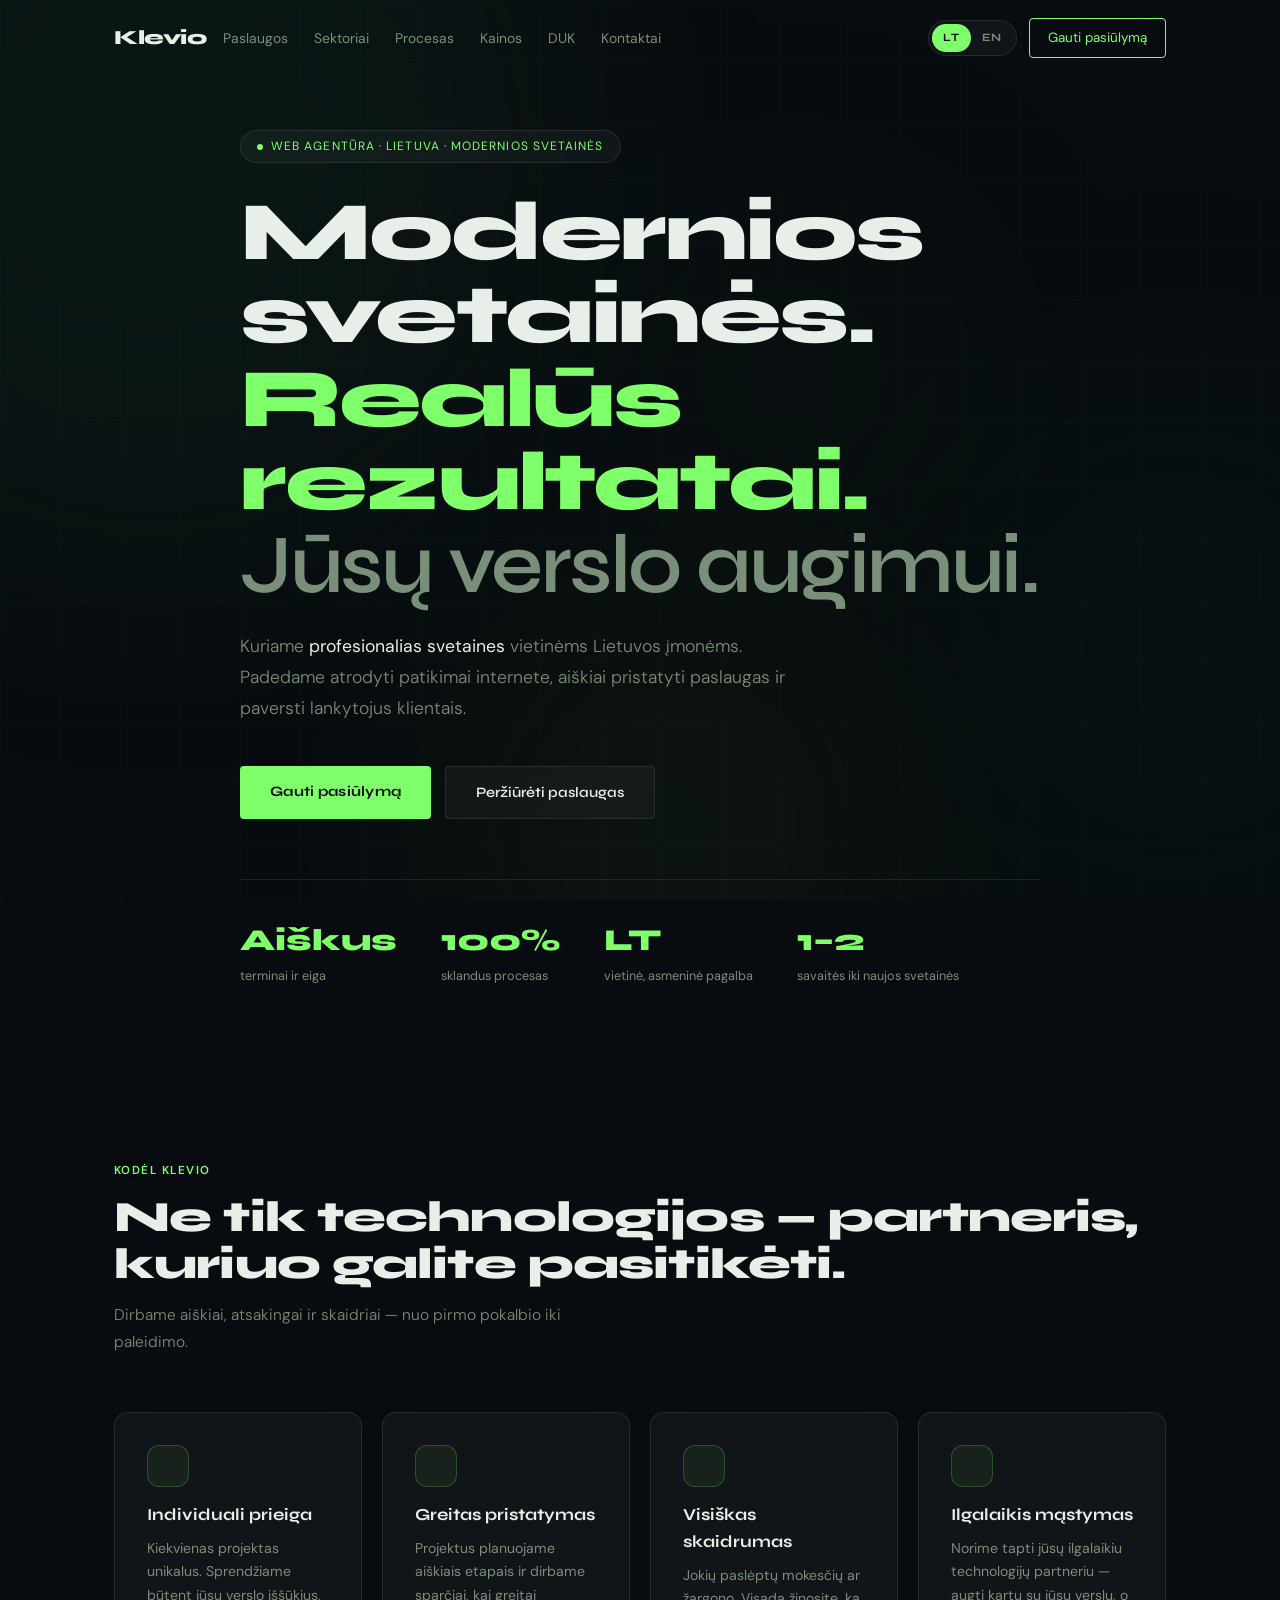
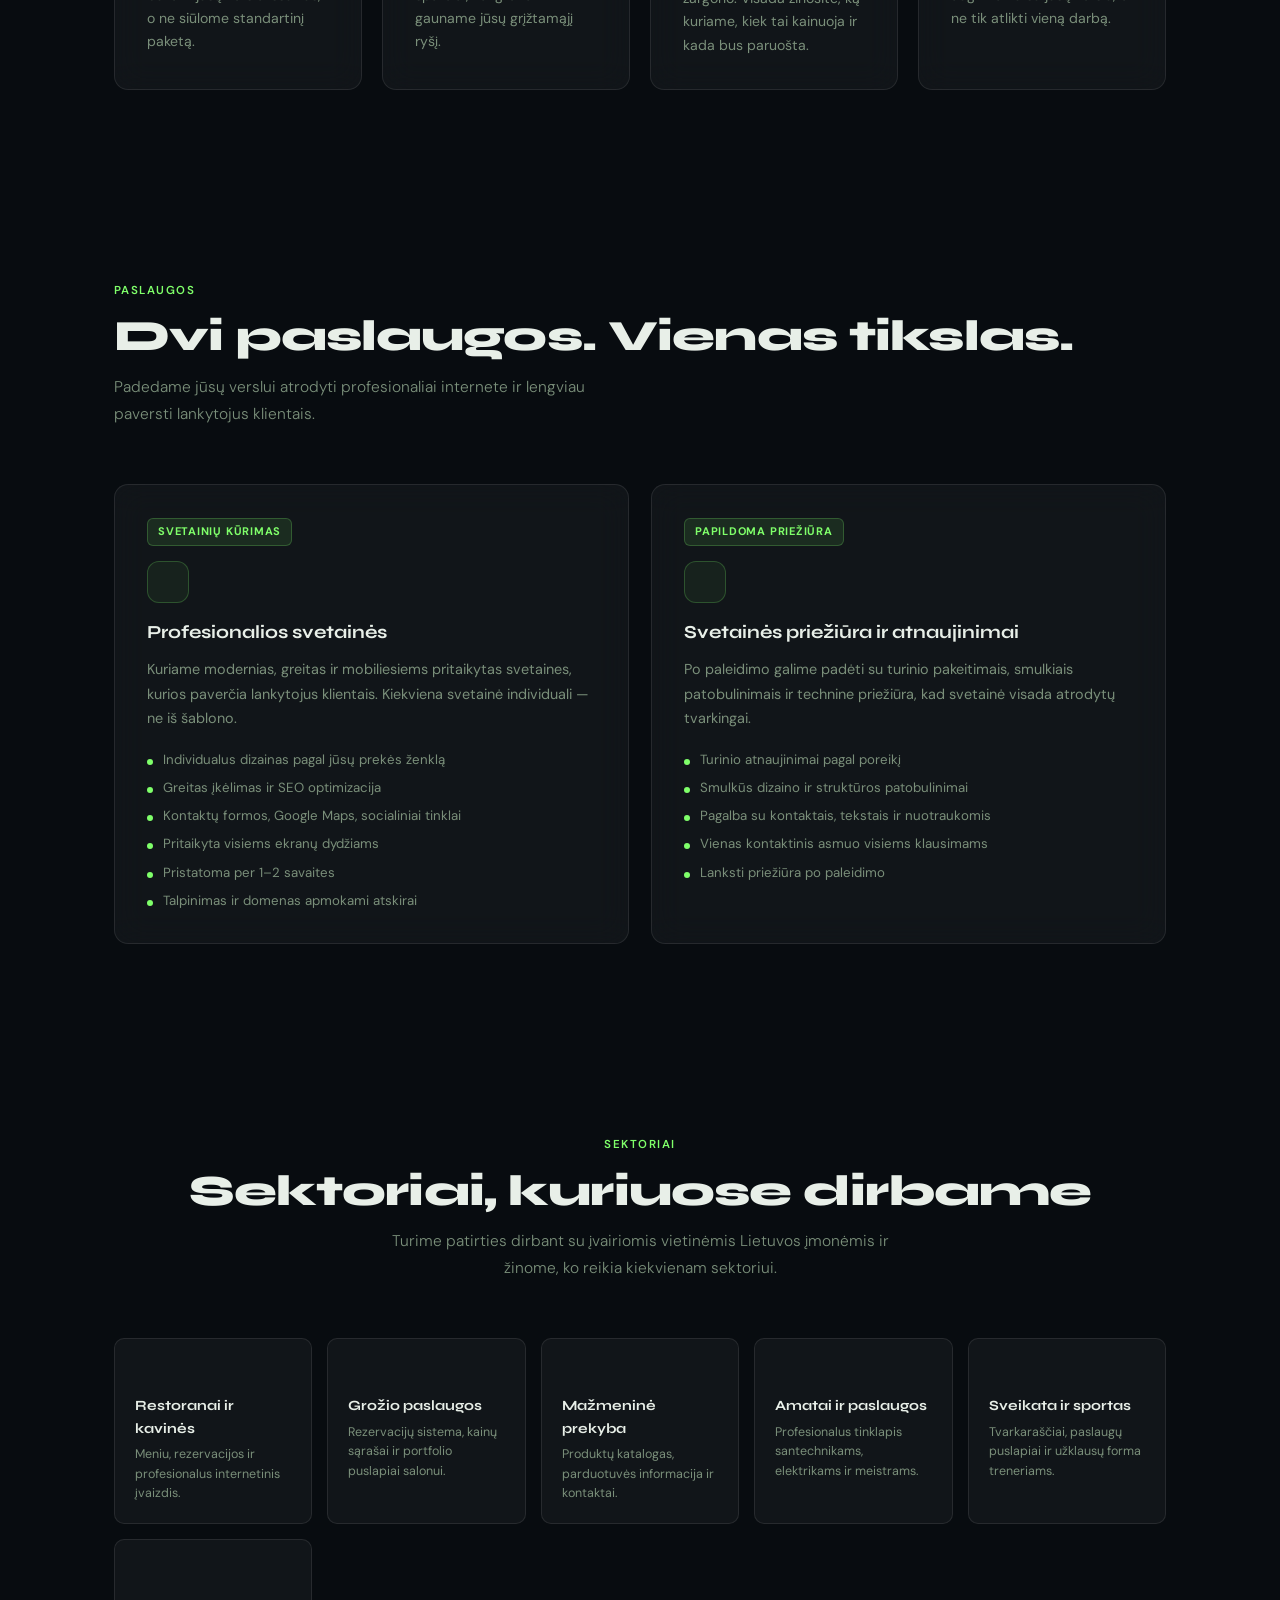
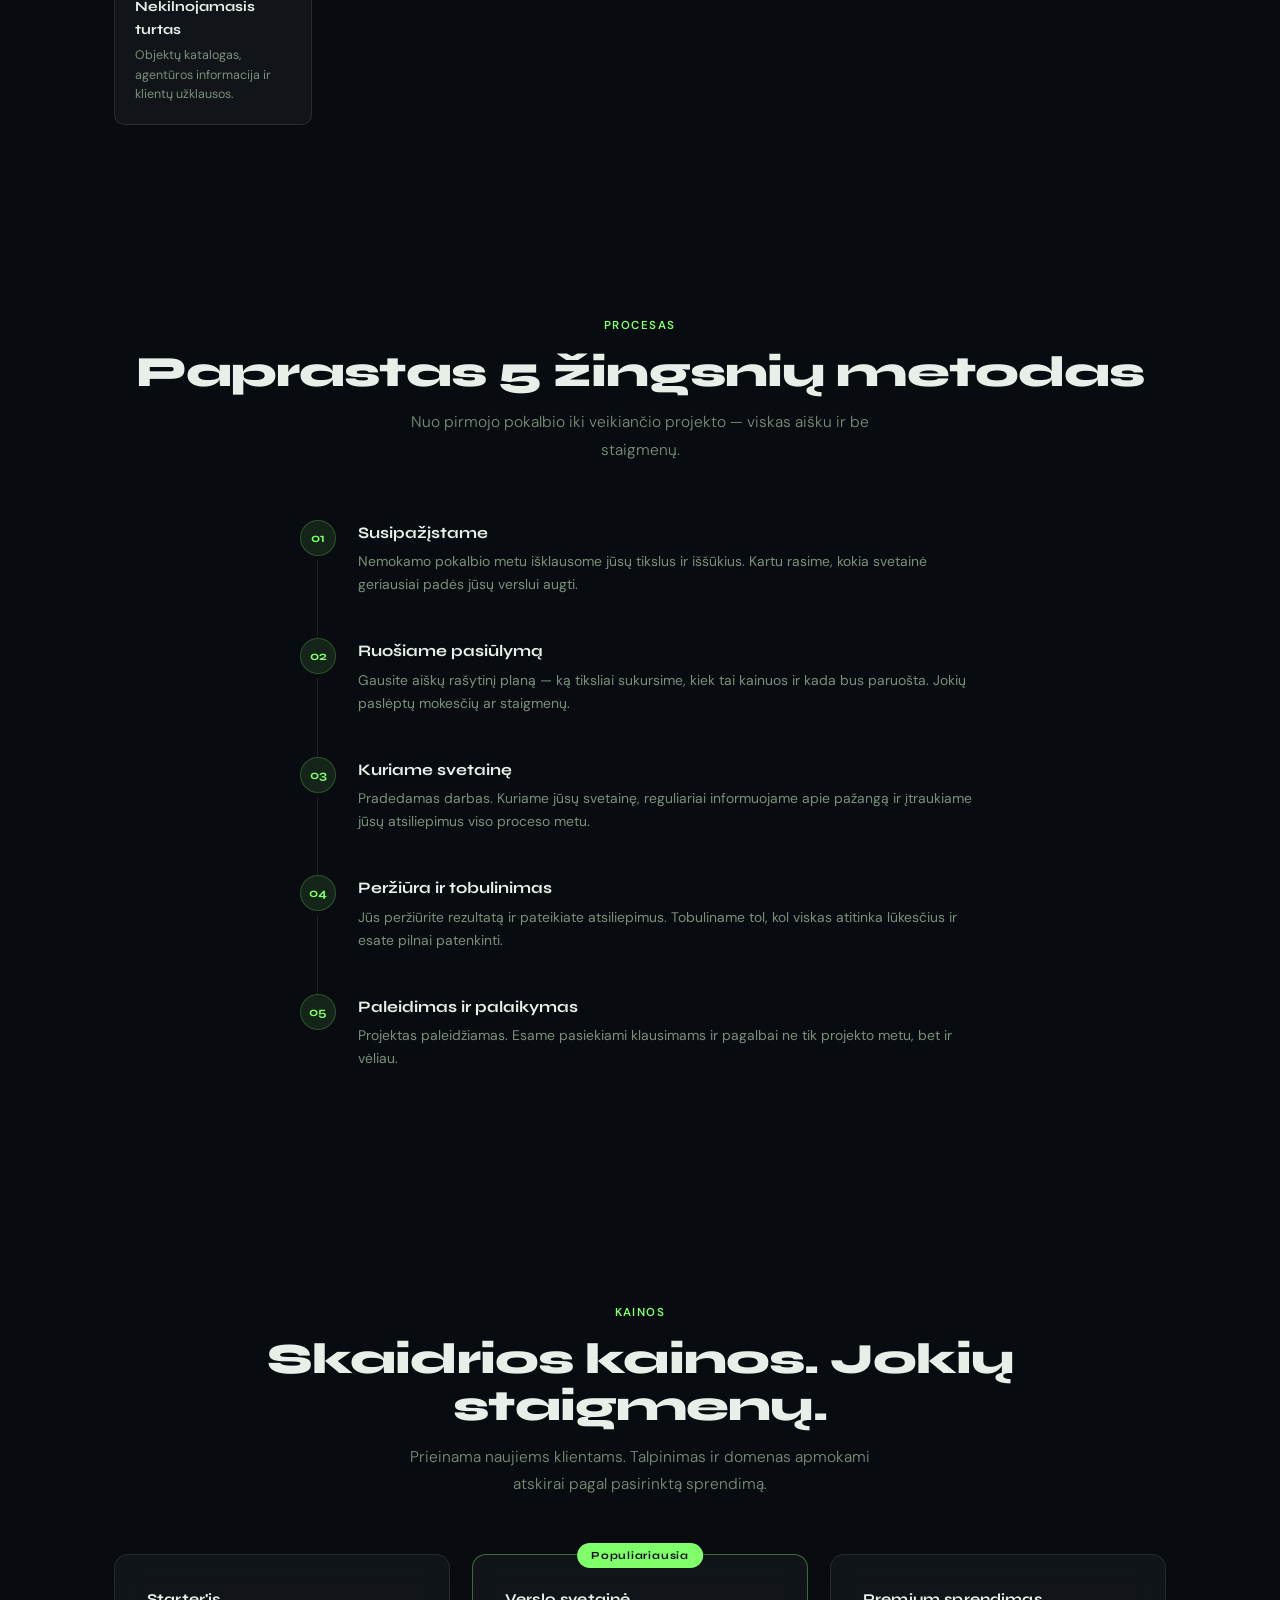
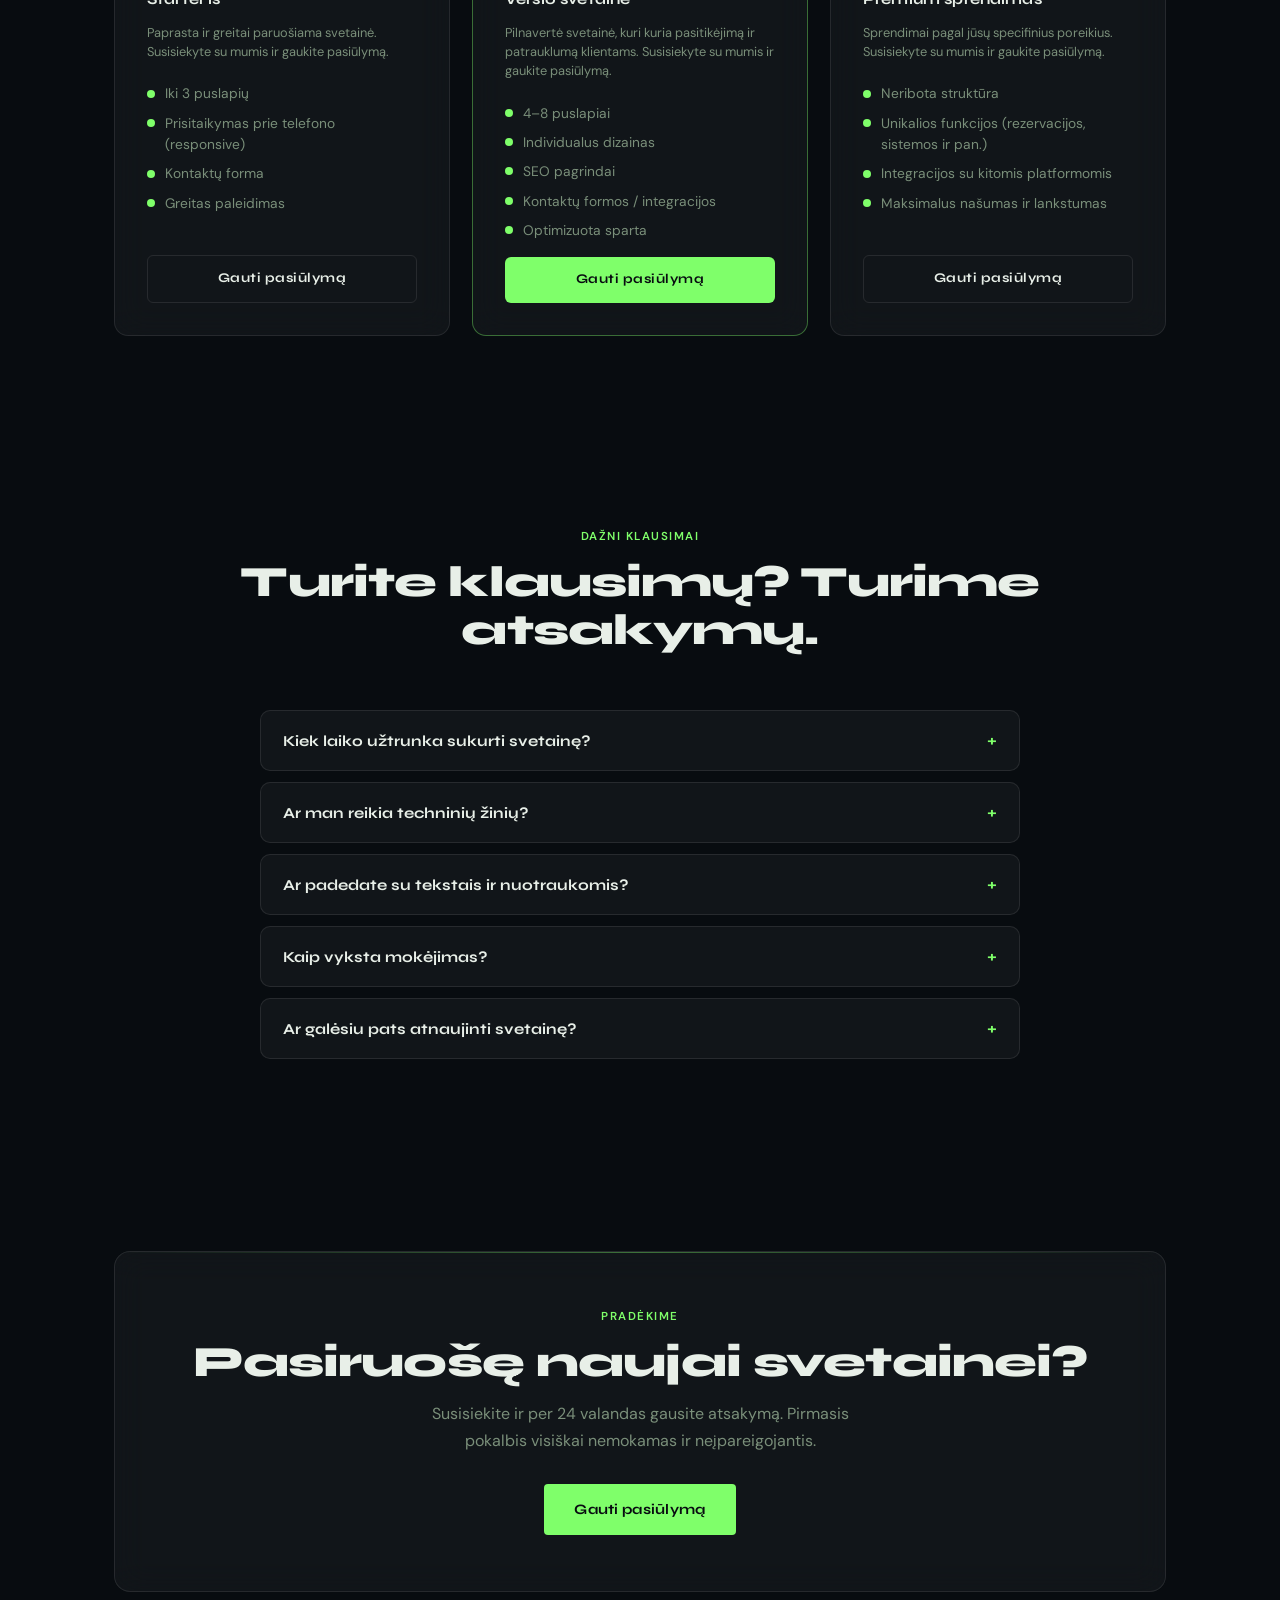
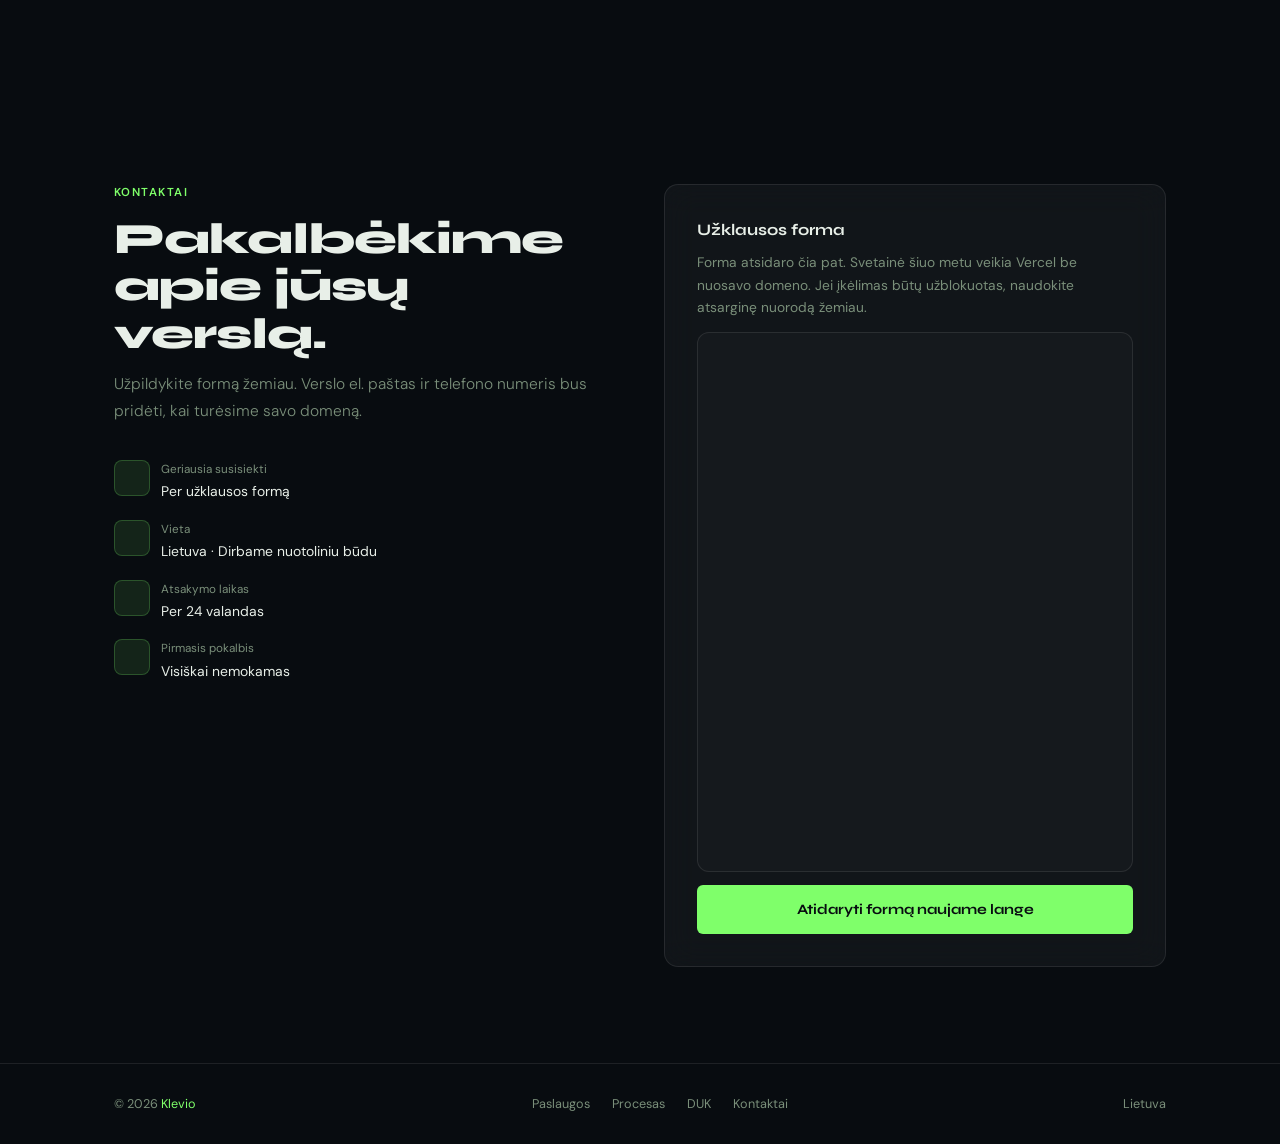
==== index.html @ dc42d179 "hided prices" ====
<!DOCTYPE html>
<html lang="lt">
<head>
  <meta charset="UTF-8" />
  <meta name="viewport" content="width=device-width, initial-scale=1.0" />
  <title>Klevio — Svetainių kūrimas verslui</title>
  <meta name="description" content="Klevio kuria profesionalias, greitas ir mobiliesiems pritaikytas svetaines Lietuvos verslams. Aiškus procesas, skaidrios kainos ir realūs rezultatai." />
  <meta name="robots" content="index, follow" />
  <meta name="theme-color" content="#080c10" />
  <link rel="alternate" hreflang="lt" href="/" />
  <link rel="alternate" hreflang="en" href="/en/" />
  <link rel="alternate" hreflang="x-default" href="/" />
  <meta property="og:type" content="website" />
  <meta property="og:locale" content="lt_LT" />
  <meta property="og:site_name" content="Klevio" />
  <meta property="og:title" content="Klevio — Svetainių kūrimas verslui" />
  <meta property="og:description" content="Profesionalios svetainės Lietuvos verslams: modernus dizainas, aiškus procesas ir greitas paleidimas." />
  <meta property="og:image" content="og-image.svg" />
  <meta name="twitter:card" content="summary_large_image" />
  <meta name="twitter:title" content="Klevio — Svetainių kūrimas verslui" />
  <meta name="twitter:description" content="Profesionalios svetainės Lietuvos verslams: modernus dizainas, aiškus procesas ir greitas paleidimas." />
  <meta name="twitter:image" content="og-image.svg" />
  <link rel="icon" href="favicon.svg" type="image/svg+xml" />
  <link rel="preconnect" href="https://fonts.googleapis.com" />
  <link rel="preconnect" href="https://fonts.gstatic.com" crossorigin />
  <link href="https://fonts.googleapis.com/css2?family=Syne:wght@400;600;700;800&family=DM+Sans:ital,opsz,wght@0,9..40,300;0,9..40,400;1,9..40,300&display=swap" rel="stylesheet" />
  <link rel="stylesheet" href="style.css" />
  <script type="application/ld+json">
    {
      "@context": "https://schema.org",
      "@type": "ProfessionalService",
      "name": "Klevio",
      "areaServed": {
        "@type": "Country",
        "name": "Lithuania"
      },
      "description": "Klevio kuria profesionalias svetaines Lietuvos verslams.",
      "serviceType": [
        "Website design",
        "Website development",
        "Landing page design",
        "Website support"
      ]
    }
  </script>
</head>
<body>
<a class="skip-link" href="#main-content">Praleisti į turinį</a>

<div class="bg" aria-hidden="true">
  <div class="bg-orb o1"></div>
  <div class="bg-orb o2"></div>
  <div class="bg-orb o3"></div>
  <div class="bg-orb o4"></div>
</div>
<div class="grid-overlay" aria-hidden="true"></div>

<nav id="nav" aria-label="Pagrindinė navigacija">
  <div class="wrap nav-inner">
    <a href="/" class="logo">Klevio</a>

    <button
      type="button"
      class="menu-toggle"
      id="menu-toggle"
      aria-expanded="false"
      aria-controls="nav-panel"
      aria-label="Atidaryti meniu">
      <span></span>
      <span></span>
      <span></span>
    </button>

    <div class="nav-panel" id="nav-panel">
      <ul class="nav-links">
        <li><a href="#services">Paslaugos</a></li>
        <li><a href="#industries">Sektoriai</a></li>
        <li><a href="#process">Procesas</a></li>
        <li><a href="#pricing">Kainos</a></li>
        <li><a href="#faq">DUK</a></li>
        <li><a href="#contact">Kontaktai</a></li>
      </ul>

      <div class="nav-right">
        <div class="lang-toggle" role="group" aria-label="Kalbos pasirinkimas">
          <a class="lang-btn active" href="/" aria-current="page">LT</a>
          <a class="lang-btn" href="/en/">EN</a>
        </div>
        <a href="#contact" class="nav-cta">Gauti pasiūlymą</a>
      </div>
    </div>
  </div>
</nav>

<main id="main-content">
<section class="hero">
  <div class="wrap">
    <div class="hero-content fade-up">
      <div class="hero-tag">Web agentūra · Lietuva · Modernios svetainės</div>

      <h1>Modernios svetainės.<br><span class="hl">Realūs rezultatai.</span><br><span class="hm">Jūsų verslo augimui.</span></h1>

      <p class="hero-sub">
        Kuriame <strong>profesionalias svetaines</strong> vietinėms Lietuvos įmonėms. Padedame atrodyti patikimai internete, aiškiai pristatyti paslaugas ir paversti lankytojus klientais.
      </p>

      <div class="hero-btns">
        <a href="#contact" class="btn-primary">Gauti pasiūlymą</a>
        <a href="#services" class="btn-ghost">Peržiūrėti paslaugas</a>
      </div>

      <div class="hero-stats">
        <div>
          <div class="stat-num">Aiškus</div>
          <div class="stat-label">terminai ir eiga</div>
        </div>
        <div>
          <div class="stat-num">100%</div>
          <div class="stat-label">sklandus procesas</div>
        </div>
        <div>
          <div class="stat-num">LT</div>
          <div class="stat-label">vietinė, asmeninė pagalba</div>
        </div>
        <div>
          <div class="stat-num">1–2</div>
          <div class="stat-label">savaitės iki naujos svetainės</div>
        </div>
      </div>
    </div>
  </div>
</section>

<section>
  <div class="wrap">
    <div class="section-header fade-up">
      <div class="section-tag">Kodėl Klevio</div>
      <h2>Ne tik technologijos — partneris, kuriuo galite pasitikėti.</h2>
      <p class="section-sub">Dirbame aiškiai, atsakingai ir skaidriai — nuo pirmo pokalbio iki paleidimo.</p>
    </div>

    <div class="grid-4">
      <div class="glass-card fade-up">
        <div class="card-icon icon-why-personal" aria-hidden="true"></div>
        <div class="card-title">Individuali prieiga</div>
        <p class="card-desc">Kiekvienas projektas unikalus. Sprendžiame būtent jūsų verslo iššūkius, o ne siūlome standartinį paketą.</p>
      </div>
      <div class="glass-card fade-up" style="transition-delay: 0.08s">
        <div class="card-icon icon-why-fast" aria-hidden="true"></div>
        <div class="card-title">Greitas pristatymas</div>
        <p class="card-desc">Projektus planuojame aiškiais etapais ir dirbame sparčiai, kai greitai gauname jūsų grįžtamąjį ryšį.</p>
      </div>
      <div class="glass-card fade-up" style="transition-delay: 0.16s">
        <div class="card-icon icon-why-transparent" aria-hidden="true"></div>
        <div class="card-title">Visiškas skaidrumas</div>
        <p class="card-desc">Jokių paslėptų mokesčių ar žargono. Visada žinosite, ką kuriame, kiek tai kainuoja ir kada bus paruošta.</p>
      </div>
      <div class="glass-card fade-up" style="transition-delay: 0.24s">
        <div class="card-icon icon-why-partner" aria-hidden="true"></div>
        <div class="card-title">Ilgalaikis mąstymas</div>
        <p class="card-desc">Norime tapti jūsų ilgalaikiu technologijų partneriu — augti kartu su jūsų verslu, o ne tik atlikti vieną darbą.</p>
      </div>
    </div>
  </div>
</section>

<section id="services">
  <div class="wrap">
    <div class="section-header fade-up">
      <div class="section-tag">Paslaugos</div>
      <h2>Dvi paslaugos. Vienas tikslas.</h2>
      <p class="section-sub">Padedame jūsų verslui atrodyti profesionaliai internete ir lengviau paversti lankytojus klientais.</p>
    </div>

    <div class="grid-3">
      <div class="glass-card fade-up">
        <div class="service-badge">Svetainių kūrimas</div>
        <div class="service-icon icon-service-web" aria-hidden="true"></div>
        <div class="service-title">Profesionalios svetainės</div>
        <p class="service-desc">Kuriame modernias, greitas ir mobiliesiems pritaikytas svetaines, kurios paverčia lankytojus klientais. Kiekviena svetainė individuali — ne iš šablono.</p>
        <ul class="service-items">
          <li>Individualus dizainas pagal jūsų prekės ženklą</li>
          <li>Greitas įkėlimas ir SEO optimizacija</li>
          <li>Kontaktų formos, Google Maps, socialiniai tinklai</li>
          <li>Pritaikyta visiems ekranų dydžiams</li>
          <li>Pristatoma per 1–2 savaites</li>
          <li>Talpinimas ir domenas apmokami atskirai</li>
        </ul>
      </div>

      <div class="glass-card fade-up" style="transition-delay: 0.1s">
        <div class="service-badge">Papildoma priežiūra</div>
        <div class="service-icon icon-service-support" aria-hidden="true"></div>
        <div class="service-title">Svetainės priežiūra ir atnaujinimai</div>
        <p class="service-desc">Po paleidimo galime padėti su turinio pakeitimais, smulkiais patobulinimais ir technine priežiūra, kad svetainė visada atrodytų tvarkingai.</p>
        <ul class="service-items">
          <li>Turinio atnaujinimai pagal poreikį</li>
          <li>Smulkūs dizaino ir struktūros patobulinimai</li>
          <li>Pagalba su kontaktais, tekstais ir nuotraukomis</li>
          <li>Vienas kontaktinis asmuo visiems klausimams</li>
          <li>Lanksti priežiūra po paleidimo</li>
        </ul>
      </div>
    </div>
  </div>
</section>

<section id="industries">
  <div class="wrap">
    <div class="section-header center fade-up">
      <div class="section-tag">Sektoriai</div>
      <h2>Sektoriai, kuriuose dirbame</h2>
      <p class="section-sub">Turime patirties dirbant su įvairiomis vietinėmis Lietuvos įmonėmis ir žinome, ko reikia kiekvienam sektoriui.</p>
    </div>

    <div class="industries-grid">
      <div class="ind-card fade-up">
        <div class="ind-icon icon-ind-restaurant" aria-hidden="true"></div>
        <div class="ind-name">Restoranai ir kavinės</div>
        <p class="ind-desc">Meniu, rezervacijos ir profesionalus internetinis įvaizdis.</p>
      </div>
      <div class="ind-card fade-up" style="transition-delay: 0.05s">
        <div class="ind-icon icon-ind-beauty" aria-hidden="true"></div>
        <div class="ind-name">Grožio paslaugos</div>
        <p class="ind-desc">Rezervacijų sistema, kainų sąrašai ir portfolio puslapiai salonui.</p>
      </div>
      <div class="ind-card fade-up" style="transition-delay: 0.1s">
        <div class="ind-icon icon-ind-retail" aria-hidden="true"></div>
        <div class="ind-name">Mažmeninė prekyba</div>
        <p class="ind-desc">Produktų katalogas, parduotuvės informacija ir kontaktai.</p>
      </div>
      <div class="ind-card fade-up" style="transition-delay: 0.15s">
        <div class="ind-icon icon-ind-trades" aria-hidden="true"></div>
        <div class="ind-name">Amatai ir paslaugos</div>
        <p class="ind-desc">Profesionalus tinklapis santechnikams, elektrikams ir meistrams.</p>
      </div>
      <div class="ind-card fade-up" style="transition-delay: 0.2s">
        <div class="ind-icon icon-ind-health" aria-hidden="true"></div>
        <div class="ind-name">Sveikata ir sportas</div>
        <p class="ind-desc">Tvarkaraščiai, paslaugų puslapiai ir užklausų forma treneriams.</p>
      </div>
      <div class="ind-card fade-up" style="transition-delay: 0.25s">
        <div class="ind-icon icon-ind-real-estate" aria-hidden="true"></div>
        <div class="ind-name">Nekilnojamasis turtas</div>
        <p class="ind-desc">Objektų katalogas, agentūros informacija ir klientų užklausos.</p>
      </div>
    </div>
  </div>
</section>

<section id="process">
  <div class="wrap">
    <div class="section-header center fade-up">
      <div class="section-tag">Procesas</div>
      <h2>Paprastas 5 žingsnių metodas</h2>
      <p class="section-sub">Nuo pirmojo pokalbio iki veikiančio projekto — viskas aišku ir be staigmenų.</p>
    </div>

    <div class="steps">
      <div class="step fade-up">
        <div class="step-num">01</div>
        <div>
          <div class="step-title">Susipažįstame</div>
          <p class="step-desc">Nemokamo pokalbio metu išklausome jūsų tikslus ir iššūkius. Kartu rasime, kokia svetainė geriausiai padės jūsų verslui augti.</p>
        </div>
      </div>
      <div class="step fade-up" style="transition-delay: 0.07s">
        <div class="step-num">02</div>
        <div>
          <div class="step-title">Ruošiame pasiūlymą</div>
          <p class="step-desc">Gausite aiškų rašytinį planą — ką tiksliai sukursime, kiek tai kainuos ir kada bus paruošta. Jokių paslėptų mokesčių ar staigmenų.</p>
        </div>
      </div>
      <div class="step fade-up" style="transition-delay: 0.13s">
        <div class="step-num">03</div>
        <div>
          <div class="step-title">Kuriame svetainę</div>
          <p class="step-desc">Pradedamas darbas. Kuriame jūsų svetainę, reguliariai informuojame apie pažangą ir įtraukiame jūsų atsiliepimus viso proceso metu.</p>
        </div>
      </div>
      <div class="step fade-up" style="transition-delay: 0.18s">
        <div class="step-num">04</div>
        <div>
          <div class="step-title">Peržiūra ir tobulinimas</div>
          <p class="step-desc">Jūs peržiūrite rezultatą ir pateikiate atsiliepimus. Tobuliname tol, kol viskas atitinka lūkesčius ir esate pilnai patenkinti.</p>
        </div>
      </div>
      <div class="step fade-up" style="transition-delay: 0.23s">
        <div class="step-num">05</div>
        <div>
          <div class="step-title">Paleidimas ir palaikymas</div>
          <p class="step-desc">Projektas paleidžiamas. Esame pasiekiami klausimams ir pagalbai ne tik projekto metu, bet ir vėliau.</p>
        </div>
      </div>
    </div>
  </div>
</section>

<section id="pricing">
  <div class="wrap">
    <div class="section-header center fade-up">
      <div class="section-tag">Kainos</div>
      <h2>Skaidrios kainos. Jokių staigmenų.</h2>
      <p class="section-sub">Prieinama naujiems klientams. Talpinimas ir domenas apmokami atskirai pagal pasirinktą sprendimą.</p>
    </div>

    <div class="pricing-grid">
      <div class="glass-card price-card fade-up">
        <div class="price-name">Starter'is </div>
        <div class="price-note">Paprasta ir greitai paruošiama svetainė. Susisiekyte su mumis ir gaukite pasiūlymą.</div>
        <ul class="price-features">
          <li>Iki 3 puslapių</li>
          <li>Prisitaikymas prie telefono (responsive)</li>
          <li>Kontaktų forma</li>
          <li>Greitas paleidimas</li>
        </ul>
        <a href="#contact" class="price-btn outline">Gauti pasiūlymą</a>
      </div>

      <div class="glass-card price-card featured fade-up" style="transition-delay: 0.1s">
        <div class="featured-badge">Populiariausia</div>
        <div class="price-name">Verslo svetainė</div>
        <div class="price-note">Pilnavertė svetainė, kuri kuria pasitikėjimą ir patrauklumą klientams. Susisiekyte su mumis ir gaukite pasiūlymą.</div>
        <ul class="price-features">
          <li>4–8 puslapiai</li>
          <li>Individualus dizainas</li>
          <li>SEO pagrindai</li>
          <li>Kontaktų formos / integracijos</li>
          <li>Optimizuota sparta</li>
        </ul>
        <a href="#contact" class="price-btn solid">Gauti pasiūlymą</a>
      </div>

      <div class="glass-card price-card fade-up" style="transition-delay: 0.2s">
        <div class="price-name">Premium sprendimas</div>
        <div class="price-note">Sprendimai pagal jūsų specifinius poreikius. Susisiekyte su mumis ir gaukite pasiūlymą.</div>
        <ul class="price-features">
          <li>Neribota struktūra</li>
          <li>Unikalios funkcijos (rezervacijos, sistemos ir pan.)</li>
          <li>Integracijos su kitomis platformomis</li>
          <li>Maksimalus našumas ir lankstumas</li>
        </ul>
        <a href="#contact" class="price-btn outline">Gauti pasiūlymą</a>
      </div>
    </div>
  </div>
</section>

<section id="faq">
  <div class="wrap">
    <div class="section-header center fade-up">
      <div class="section-tag">Dažni klausimai</div>
      <h2>Turite klausimų? Turime atsakymų.</h2>
    </div>

    <div class="faq-list fade-up">
      <div class="faq-item">
        <button type="button" class="faq-q" aria-expanded="false" aria-controls="faq-a-1" id="faq-q-1">
          <span>Kiek laiko užtrunka sukurti svetainę?</span>
          <span class="faq-arrow" aria-hidden="true">+</span>
        </button>
        <div class="faq-a" id="faq-a-1" role="region" aria-labelledby="faq-q-1" hidden>
          <div class="faq-a-inner">1 puslapio svetainę pristatome per 5–7 darbo dienas, o pilną svetainę per 10–14 dienų. Laikas priklauso nuo projekto sudėtingumo ir turinio paruošimo.</div>
        </div>
      </div>

      <div class="faq-item">
        <button type="button" class="faq-q" aria-expanded="false" aria-controls="faq-a-2" id="faq-q-2">
          <span>Ar man reikia techninių žinių?</span>
          <span class="faq-arrow" aria-hidden="true">+</span>
        </button>
        <div class="faq-a" id="faq-a-2" role="region" aria-labelledby="faq-q-2" hidden>
          <div class="faq-a-inner">Visiškai ne. Viską paaiškiname paprastai ir pasirūpiname technine puse už jus.</div>
        </div>
      </div>

      <div class="faq-item">
        <button type="button" class="faq-q" aria-expanded="false" aria-controls="faq-a-3" id="faq-q-3">
          <span>Ar padedate su tekstais ir nuotraukomis?</span>
          <span class="faq-arrow" aria-hidden="true">+</span>
        </button>
        <div class="faq-a" id="faq-a-3" role="region" aria-labelledby="faq-q-3" hidden>
          <div class="faq-a-inner">Taip. Galime padėti su antraštėmis, paslaugų aprašymais, struktūra ir vizualine kryptimi, jei neturite paruošto turinio.</div>
        </div>
      </div>

      <div class="faq-item">
        <button type="button" class="faq-q" aria-expanded="false" aria-controls="faq-a-4" id="faq-q-4">
          <span>Kaip vyksta mokėjimas?</span>
          <span class="faq-arrow" aria-hidden="true">+</span>
        </button>
        <div class="faq-a" id="faq-a-4" role="region" aria-labelledby="faq-q-4" hidden>
          <div class="faq-a-inner">Taikome 50% avansą prieš pradedant darbą ir 50% baigus projektą. Priimami bankiniai pavedimai.</div>
        </div>
      </div>

      <div class="faq-item">
        <button type="button" class="faq-q" aria-expanded="false" aria-controls="faq-a-5" id="faq-q-5">
          <span>Ar galėsiu pats atnaujinti svetainę?</span>
          <span class="faq-arrow" aria-hidden="true">+</span>
        </button>
        <div class="faq-a" id="faq-a-5" role="region" aria-labelledby="faq-q-5" hidden>
          <div class="faq-a-inner">Taip, su mūsų pagalba. Mes padėsime atnaujinti pagrindinę informaciją, arba galime integruoti paprastą turinio valdymo sistemą už papildomą mokestį.</div>
        </div>
      </div>
    </div>
  </div>
</section>

<section>
  <div class="wrap">
    <div class="cta-band fade-up">
      <div class="section-tag">Pradėkime</div>
      <h2>Pasiruošę naujai svetainei?</h2>
      <p>Susisiekite ir per 24 valandas gausite atsakymą. Pirmasis pokalbis visiškai nemokamas ir neįpareigojantis.</p>
      <a href="#contact" class="btn-primary">Gauti pasiūlymą</a>
    </div>
  </div>
</section>

<section id="contact">
  <div class="wrap">
    <div class="contact-grid">
      <div class="fade-up">
        <div class="section-tag">Kontaktai</div>
        <h2>Pakalbėkime apie jūsų verslą.</h2>
        <p class="section-sub contact-intro">Užpildykite formą žemiau. Verslo el. paštas ir telefono numeris bus pridėti, kai turėsime savo domeną.</p>

        <div class="contact-item">
          <div class="contact-icon icon-contact-mail" aria-hidden="true"></div>
          <div>
            <div class="contact-label">Geriausia susisiekti</div>
            <div class="contact-val">Per užklausos formą</div>
          </div>
        </div>
        <div class="contact-item">
          <div class="contact-icon icon-contact-location" aria-hidden="true"></div>
          <div>
            <div class="contact-label">Vieta</div>
            <div class="contact-val">Lietuva · Dirbame nuotoliniu būdu</div>
          </div>
        </div>
        <div class="contact-item">
          <div class="contact-icon icon-contact-time" aria-hidden="true"></div>
          <div>
            <div class="contact-label">Atsakymo laikas</div>
            <div class="contact-val">Per 24 valandas</div>
          </div>
        </div>
        <div class="contact-item">
          <div class="contact-icon icon-contact-call" aria-hidden="true"></div>
          <div>
            <div class="contact-label">Pirmasis pokalbis</div>
            <div class="contact-val">Visiškai nemokamas</div>
          </div>
        </div>
      </div>

      <div class="glass-card fade-up" style="transition-delay: 0.1s">
        <div class="contact-form" data-tally-embed data-tally-url="https://tally.so/embed/VLYyyJ?alignLeft=1&hideTitle=1&transparentBackground=1&dynamicHeight=1">
          <div class="contact-form-head">
            <div class="contact-form-title">Užklausos forma</div>
            <p class="contact-form-copy">Forma atsidaro čia pat. Svetainė šiuo metu veikia Vercel be nuosavo domeno. Jei įkėlimas būtų užblokuotas, naudokite atsarginę nuorodą žemiau.</p>
          </div>

          <iframe
            class="tally-frame"
            data-tally-frame
            title="Klevio kontaktų forma"
            loading="lazy"
            referrerpolicy="strict-origin-when-cross-origin"></iframe>

          <a
            class="form-submit"
            data-tally-link
            href="https://tally.so/r/VLYyyJ"
            target="_blank"
            rel="noreferrer">Atidaryti formą naujame lange</a>

          <p class="contact-form-note" data-tally-note hidden>Jei keisite formą, atnaujinkite `data-tally-url` reikšmę šiame bloke.</p>
        </div>
      </div>
    </div>
  </div>
</section>
</main>

<footer>
  <div class="wrap">
    <div class="footer-inner">
      <div class="footer-brand">© 2026 <span>Klevio</span></div>
      <div class="footer-links">
        <a href="#services">Paslaugos</a>
        <a href="#process">Procesas</a>
        <a href="#faq">DUK</a>
        <a href="#contact">Kontaktai</a>
      </div>
      <div>Lietuva</div>
    </div>
  </div>
</footer>

<script src="main.js"></script>
</body>
</html>
---- style.css ----
/* ── TOKENS ── */
:root {
  --green:        #7fff6a;
  --green-dim:    rgba(127, 255, 106, 0.1);
  --green-border: rgba(127, 255, 106, 0.22);
  --dark:         #080c10;
  --glass:        rgba(255, 255, 255, 0.04);
  --glass-border: rgba(255, 255, 255, 0.09);
  --text:         #e8efe8;
  --muted:        #7a8f7a;
}

/* ── RESET ── */
*, *::before, *::after { box-sizing: border-box; margin: 0; padding: 0; }
html { scroll-behavior: smooth; }
body {
  background: var(--dark);
  color: var(--text);
  font-family: 'DM Sans', sans-serif;
  font-size: 16px;
  line-height: 1.6;
  overflow-x: hidden;
}

body.menu-open {
  overflow: hidden;
}

main {
  display: block;
}

section,
#main-content {
  scroll-margin-top: 110px;
}

.skip-link {
  position: absolute;
  left: 16px;
  top: -48px;
  z-index: 1000;
  padding: 10px 14px;
  border-radius: 6px;
  background: var(--green);
  color: var(--dark);
  font-family: 'Syne', sans-serif;
  font-weight: 700;
  text-decoration: none;
  transition: top 0.2s ease;
}

.skip-link:focus-visible {
  top: 16px;
}

/* ── BACKGROUND ── */
.bg {
  position: fixed; inset: 0; z-index: 0;
  overflow: hidden; pointer-events: none;
}
.bg-orb {
  position: absolute; border-radius: 50%;
  filter: blur(130px); opacity: 0.16;
  animation: drift 20s ease-in-out infinite alternate;
}
.o1 { width: 800px; height: 800px; background: #1a4d2e; top: -250px; left: -250px; }
.o2 { width: 500px; height: 500px; background: #0a3322; top: 45%; right: -150px; animation-delay: -7s; }
.o3 { width: 450px; height: 450px; background: #2d4a0a; bottom: -150px; left: 35%; animation-delay: -14s; }
.o4 { width: 300px; height: 300px; background: #1a3a1a; top: 25%; left: 50%; animation-delay: -4s; }

.grid-overlay {
  position: fixed; inset: 0; z-index: 0; pointer-events: none;
  background-image:
    linear-gradient(rgba(127, 255, 106, 0.025) 1px, transparent 1px),
    linear-gradient(90deg, rgba(127, 255, 106, 0.025) 1px, transparent 1px);
  background-size: 60px 60px;
}

@keyframes drift {
  from { transform: translate(0, 0) scale(1); }
  to   { transform: translate(50px, 70px) scale(1.12); }
}

/* ── LAYOUT ── */
.wrap {
  max-width: 1100px;
  margin: 0 auto;
  padding: 0 24px;
  position: relative;
  z-index: 1;
}

/* ── NAV ── */
nav {
  position: fixed; top: 0; left: 0; right: 0; z-index: 100;
  padding: 18px 0;
  border-bottom: 1px solid transparent;
  transition: all 0.4s;
}
nav.scrolled {
  background: rgba(8, 12, 16, 0.9);
  backdrop-filter: blur(24px);
  border-bottom-color: var(--glass-border);
}
.nav-inner {
  display: flex; align-items: center;
  justify-content: space-between; gap: 16px;
}
.nav-panel {
  display: flex;
  align-items: center;
  justify-content: space-between;
  gap: 16px;
  flex: 1;
}
.logo {
  font-family: 'Syne', sans-serif;
  font-weight: 800; font-size: 1.25rem;
  letter-spacing: -0.02em;
  color: var(--text); text-decoration: none;
}
.logo-accent { color: var(--green); }
.menu-toggle {
  display: none;
  width: 44px;
  height: 44px;
  border: 1px solid var(--glass-border);
  background: var(--glass);
  border-radius: 10px;
  align-items: center;
  justify-content: center;
  flex-direction: column;
  gap: 5px;
  cursor: pointer;
}
.menu-toggle span {
  width: 18px;
  height: 2px;
  background: var(--text);
  border-radius: 999px;
}
.nav-links { display: flex; gap: 26px; list-style: none; }
.nav-links a {
  color: var(--muted); text-decoration: none;
  font-size: 0.87rem; transition: color 0.2s;
}
.nav-links a:hover { color: var(--green); }
.nav-right { display: flex; align-items: center; gap: 12px; }

/* Language toggle */
.lang-toggle {
  display: flex;
  background: var(--glass);
  border: 1px solid var(--glass-border);
  border-radius: 100px; padding: 3px;
  backdrop-filter: blur(10px);
}
.lang-btn {
  display: inline-flex;
  align-items: center;
  justify-content: center;
  font-family: 'Syne', sans-serif;
  font-size: 0.7rem; font-weight: 700;
  letter-spacing: 0.06em;
  padding: 5px 11px; border-radius: 100px;
  border: none; cursor: pointer;
  background: transparent; color: var(--muted);
  transition: all 0.2s;
  text-decoration: none;
}
.lang-btn.active { background: var(--green); color: var(--dark); }
.lang-btn:not(.active):hover { color: var(--text); }

.nav-cta {
  background: transparent;
  border: 1px solid var(--green);
  color: var(--green);
  padding: 8px 18px; border-radius: 4px;
  font-size: 0.84rem; cursor: pointer;
  text-decoration: none; transition: all 0.2s;
  white-space: nowrap;
}
.nav-cta:hover { background: var(--green); color: var(--dark); }

a:focus-visible,
button:focus-visible {
  outline: 2px solid var(--green);
  outline-offset: 3px;
}

/* ── HERO ── */
.hero {
  min-height: 100vh;
  display: flex; align-items: center;
  padding: 130px 0 80px;
}
.hero-content { max-width: 800px; }

.hero-tag {
  display: inline-flex; align-items: center; gap: 8px;
  background: var(--glass);
  border: 1px solid var(--glass-border);
  border-radius: 100px; padding: 6px 16px;
  font-size: 0.75rem; letter-spacing: 0.09em;
  color: var(--green); text-transform: uppercase;
  margin-bottom: 28px; backdrop-filter: blur(10px);
}
.hero-tag::before {
  content: '';
  width: 6px; height: 6px;
  background: var(--green); border-radius: 50%;
  animation: pulse 2s ease-in-out infinite;
}
@keyframes pulse {
  0%, 100% { opacity: 1; transform: scale(1); }
  50%       { opacity: 0.4; transform: scale(0.7); }
}

h1 {
  font-family: 'Syne', sans-serif;
  font-weight: 800;
  font-size: clamp(2.6rem, 6.5vw, 5.2rem);
  line-height: 1; letter-spacing: -0.03em;
  margin-bottom: 24px;
}
.hl { color: var(--green); }
.hm { color: var(--muted); font-weight: 600; }

.hero-sub {
  font-size: 1.1rem; color: var(--muted);
  max-width: 560px; margin-bottom: 42px;
  font-weight: 300; line-height: 1.75;
}
.hero-sub strong { color: var(--text); font-weight: 400; }

.hero-btns { display: flex; gap: 14px; flex-wrap: wrap; }

.hero-stats {
  display: flex; gap: 44px;
  margin-top: 60px; padding-top: 36px;
  border-top: 1px solid var(--glass-border);
  flex-wrap: wrap;
}
.stat-num {
  font-family: 'Syne', sans-serif;
  font-size: 1.9rem; font-weight: 800;
  color: var(--green);
}
.stat-label { font-size: 0.79rem; color: var(--muted); margin-top: 2px; }

/* ── BUTTONS ── */
.btn-primary {
  background: var(--green); color: var(--dark);
  padding: 14px 30px; border-radius: 4px;
  font-family: 'Syne', sans-serif;
  font-weight: 700; font-size: 0.9rem;
  text-decoration: none; letter-spacing: 0.02em;
  transition: all 0.2s; border: none;
  cursor: pointer; display: inline-block;
}
.btn-primary:hover { background: #a0ffaa; transform: translateY(-2px); }

.btn-ghost {
  background: var(--glass); color: var(--text);
  padding: 14px 30px; border-radius: 4px;
  border: 1px solid var(--glass-border);
  font-family: 'Syne', sans-serif;
  font-weight: 600; font-size: 0.9rem;
  text-decoration: none; transition: all 0.2s;
  backdrop-filter: blur(10px); display: inline-block;
}
.btn-ghost:hover { border-color: var(--green); color: var(--green); }

/* ── SECTIONS ── */
section { padding: 96px 0; }

.section-tag {
  font-size: 0.72rem; letter-spacing: 0.13em;
  text-transform: uppercase; color: var(--green);
  margin-bottom: 13px; font-weight: 600;
}
h2 {
  font-family: 'Syne', sans-serif;
  font-size: clamp(1.75rem, 4vw, 2.7rem);
  font-weight: 800; letter-spacing: -0.02em;
  line-height: 1.1; margin-bottom: 13px;
}
.section-sub {
  color: var(--muted); font-size: 0.97rem;
  max-width: 500px; font-weight: 300; line-height: 1.75;
}
.section-header { margin-bottom: 56px; }
.center { text-align: center; }
.center .section-sub { margin: 0 auto; }

/* ── GLASS CARD ── */
.glass-card {
  background: var(--glass);
  border: 1px solid var(--glass-border);
  border-radius: 14px;
  backdrop-filter: blur(16px);
  padding: 32px; transition: all 0.3s;
  position: relative; overflow: hidden;
}
.glass-card::before {
  content: '';
  position: absolute; top: 0; left: 0; right: 0; height: 1px;
  background: linear-gradient(90deg, transparent, rgba(127, 255, 106, 0.3), transparent);
  opacity: 0; transition: opacity 0.3s;
}
.glass-card:hover { border-color: var(--green-border); transform: translateY(-4px); }
.glass-card:hover::before { opacity: 1; }

/* ── GRIDS ── */
.grid-4 { display: grid; grid-template-columns: repeat(auto-fit, minmax(230px, 1fr)); gap: 20px; }
.grid-3 { display: grid; grid-template-columns: repeat(auto-fit, minmax(300px, 1fr)); gap: 22px; }

/* ── CARDS ── */
.card-icon,
.service-icon,
.ind-icon,
.contact-icon {
  position: relative;
  flex-shrink: 0;
  background-position: center;
  background-repeat: no-repeat;
  background-size: 18px 18px;
}

.card-icon,
.service-icon {
  width: 42px;
  height: 42px;
  border: 1px solid var(--green-border);
  border-radius: 12px;
  background-color: rgba(127, 255, 106, 0.06);
  margin-bottom: 15px;
}

.card-title { font-family: 'Syne', sans-serif; font-size: 1.05rem; font-weight: 700; margin-bottom: 8px; }
.card-desc { color: var(--muted); font-size: 0.88rem; line-height: 1.65; }

/* Icon file map
   Put your files into /icons/ with these exact names:
   why-personal.svg
   why-fast.svg
   why-transparent.svg
   why-partner.svg
   service-web.svg
   service-support.svg
   industry-restaurant.svg
   industry-beauty.svg
   industry-retail.svg
   industry-trades.svg
   industry-health.svg
   industry-real-estate.svg
   contact-mail.svg
   contact-location.svg
   contact-time.svg
   contact-call.svg
*/
.icon-why-personal { background-image: url("icons/why-personal.svg"); }
.icon-why-fast { background-image: url("icons/why-fast.svg"); }
.icon-why-transparent { background-image: url("icons/why-transparent.svg"); }
.icon-why-partner { background-image: url("icons/why-partner.svg"); }
.icon-service-web { background-image: url("icons/service-web.svg"); }
.icon-service-support { background-image: url("icons/service-support.svg"); }
.icon-ind-restaurant { background-image: url("icons/industry-restaurant.svg"); }
.icon-ind-beauty { background-image: url("icons/industry-beauty.svg"); }
.icon-ind-retail { background-image: url("icons/industry-retail.svg"); }
.icon-ind-trades { background-image: url("icons/industry-trades.svg"); }
.icon-ind-health { background-image: url("icons/industry-health.svg"); }
.icon-ind-real-estate { background-image: url("icons/industry-real-estate.svg"); }
.icon-contact-mail { background-image: url("icons/contact-mail.svg"); }
.icon-contact-location { background-image: url("icons/contact-location.svg"); }
.icon-contact-time { background-image: url("icons/contact-time.svg"); }
.icon-contact-call { background-image: url("icons/contact-call.svg"); }

/* ── SERVICES ── */
.service-badge {
  display: inline-block;
  background: var(--green-dim);
  border: 1px solid var(--green-border);
  border-radius: 6px; padding: 4px 10px;
  font-size: 0.69rem; letter-spacing: 0.07em;
  text-transform: uppercase; color: var(--green);
  font-weight: 700; margin-bottom: 15px;
}
.service-title { font-family: 'Syne', sans-serif; font-size: 1.15rem; font-weight: 700; margin-bottom: 10px; }
.service-desc { color: var(--muted); font-size: 0.9rem; line-height: 1.7; margin-bottom: 18px; }
.service-items { list-style: none; display: flex; flex-direction: column; gap: 7px; }
.service-items li { font-size: 0.83rem; color: var(--muted); padding-left: 16px; position: relative; }
.service-items li::before {
  content: '';
  position: absolute;
  left: 0;
  top: 0.62rem;
  width: 6px;
  height: 6px;
  border-radius: 50%;
  background: var(--green);
}

/* ── INDUSTRIES ── */
.industries-grid { display: grid; grid-template-columns: repeat(auto-fit, minmax(190px, 1fr)); gap: 15px; }
.ind-card {
  background: var(--glass); border: 1px solid var(--glass-border);
  border-radius: 10px; padding: 20px; transition: all 0.3s;
}
.ind-card:hover { border-color: var(--green-border); background: rgba(127, 255, 106, 0.03); }
.ind-icon {
  width: 24px;
  height: 24px;
  margin-bottom: 12px;
  background-size: 20px 20px;
}

.ind-name { font-family: 'Syne', sans-serif; font-size: 0.88rem; font-weight: 700; margin-bottom: 5px; }
.ind-desc { color: var(--muted); font-size: 0.78rem; line-height: 1.55; }

/* ── PROCESS ── */
.steps { display: flex; flex-direction: column; max-width: 680px; margin: 0 auto; }
.step { display: flex; gap: 22px; padding-bottom: 42px; position: relative; }
.step:not(:last-child)::after {
  content: ''; position: absolute;
  left: 17px; top: 40px; bottom: 0;
  width: 1px; background: var(--glass-border);
}
.step-num {
  width: 36px; height: 36px; flex-shrink: 0;
  border: 1px solid var(--green-border);
  border-radius: 50%; display: flex;
  align-items: center; justify-content: center;
  font-family: 'Syne', sans-serif;
  font-size: 0.78rem; font-weight: 700;
  color: var(--green); background: var(--green-dim);
}
.step-title { font-family: 'Syne', sans-serif; font-size: 1rem; font-weight: 700; margin-bottom: 5px; }
.step-desc { color: var(--muted); font-size: 0.87rem; line-height: 1.65; }

/* ── TECH STACK ── */
/* ── FAQ ── */
.faq-list { display: flex; flex-direction: column; gap: 11px; max-width: 760px; margin: 0 auto; }
.faq-item {
  background: var(--glass); border: 1px solid var(--glass-border);
  border-radius: 10px; overflow: hidden; transition: border-color 0.2s;
}
.faq-item.open { border-color: var(--green-border); }
.faq-q {
  width: 100%;
  background: transparent;
  border: none;
  color: inherit;
  padding: 19px 22px;
  font-family: 'Syne', sans-serif;
  font-size: 0.95rem; font-weight: 700;
  cursor: pointer; display: flex;
  justify-content: space-between; align-items: center;
  gap: 16px; user-select: none;
  text-align: left;
}
.faq-arrow { color: var(--green); font-size: 1.1rem; transition: transform 0.3s; flex-shrink: 0; }
.faq-item.open .faq-arrow { transform: rotate(45deg); }
.faq-a { max-height: 0; overflow: hidden; transition: max-height 0.4s ease; }
.faq-item.open .faq-a { max-height: 300px; }
.faq-a-inner { padding: 0 22px 18px; color: var(--muted); font-size: 0.89rem; line-height: 1.7; }

/* ── PRICING ── */
.pricing-grid { display: grid; grid-template-columns: repeat(auto-fit, minmax(255px, 1fr)); gap: 22px; }
.price-card { 
  position: relative; 
  display: flex;
  flex-direction: column;
  overflow: visible;
}
.price-card.featured { border-color: rgba(127, 255, 106, 0.38); }
.featured-badge {
  position: absolute; top: -12px; left: 50%; transform: translateX(-50%);
  background: var(--green); color: var(--dark);
  font-family: 'Syne', sans-serif; font-size: 0.68rem; font-weight: 700;
  padding: 4px 14px; border-radius: 100px;
  letter-spacing: 0.07em; white-space: nowrap;
}
.price-name {
  font-family: 'Syne', sans-serif; font-size: 0.94rem; font-weight: 700;
  letter-spacing: 0.01em;
  color: var(--text); margin-bottom: 12px;
}
.price-amount { 
  font-family: 'Syne', sans-serif; 
  font-size: 2.6rem; 
  font-weight: 800; 
  line-height: 1;
  margin-bottom: 4px;
}
.price-plus {
  font-size: 1.4rem;
  color: var(--green);
}
.price-note { 
  font-size: 0.8rem; 
  color: var(--muted); 
  margin-top: 0; 
  margin-bottom: 22px; 
  line-height: 1.5; 
}
.price-features { 
  list-style: none; 
  display: flex; 
  flex-direction: column; 
  gap: 8px; 
  margin-bottom: 16px;
  flex-grow: 1;
}
.price-features li {
  font-size: 0.86rem;
  color: var(--muted);
  display: flex;
  gap: 10px;
  align-items: flex-start;
  line-height: 1.55;
}
.price-features li::before {
  content: '';
  width: 8px;
  height: 8px;
  margin-top: 0.38rem;
  border-radius: 50%;
  background: var(--green);
  flex-shrink: 0;
}
.price-disclaimer {
  font-size: 0.78rem;
  color: var(--muted);
  margin-bottom: 18px;
  font-style: italic;
  line-height: 1.5;
}
.price-btn {
  display: block; 
  width: 100%; 
  text-align: center;
  padding: 12px; 
  border-radius: 6px;
  font-family: 'Syne', sans-serif; 
  font-weight: 700;
  font-size: 0.83rem; 
  letter-spacing: 0.04em;
  text-decoration: none; 
  transition: all 0.2s;
  cursor: pointer; 
  border: none;
  margin-top: auto;
}
.price-btn.outline { background: transparent; border: 1px solid var(--glass-border); color: var(--text); }
.price-btn.outline:hover { border-color: var(--green); color: var(--green); }
.price-btn.solid { background: var(--green); color: var(--dark); }
.price-btn.solid:hover { background: #a0ffaa; }

/* ── CTA BAND ── */
.cta-band {
  background: var(--glass); border: 1px solid var(--glass-border);
  border-radius: 16px; padding: 56px 48px;
  text-align: center; backdrop-filter: blur(16px);
  position: relative; overflow: hidden;
}
.cta-band::before {
  content: ''; position: absolute;
  top: 0; left: 0; right: 0; height: 1px;
  background: linear-gradient(90deg, transparent, rgba(127, 255, 106, 0.4), transparent);
}
.cta-band h2 { margin-bottom: 13px; }
.cta-band p {
  color: var(--muted); margin-bottom: 30px;
  font-size: 1rem; max-width: 460px;
  margin-left: auto; margin-right: auto; line-height: 1.7;
}

/* ── CONTACT ── */
.contact-grid { display: grid; grid-template-columns: 1fr 1fr; gap: 48px; align-items: start; }
.contact-item { display: flex; gap: 11px; align-items: flex-start; margin-bottom: 17px; }
.contact-icon {
  width: 36px; height: 36px; border-radius: 8px;
  background-color: var(--green-dim); border: 1px solid var(--green-border);
  display: flex; align-items: center; justify-content: center;
  background-size: 18px 18px;
}
.contact-label { color: var(--muted); font-size: 0.73rem; margin-bottom: 2px; }
.contact-val {
  font-size: 0.87rem;
  color: var(--text);
  text-decoration: none;
}

.contact-val:hover {
  color: var(--green);
}

.contact-form { display: flex; flex-direction: column; gap: 13px; }
.contact-form-head { display: flex; flex-direction: column; gap: 8px; }
.contact-form-title {
  font-family: 'Syne', sans-serif;
  font-size: 1rem;
  font-weight: 700;
}
.contact-intro {
  margin-bottom: 34px;
}
.contact-form-copy,
.contact-form-note {
  color: var(--muted);
  font-size: 0.86rem;
  line-height: 1.65;
}

.tally-frame {
  width: 100%;
  min-height: 540px;
  border: 1px solid var(--glass-border);
  border-radius: 12px;
  background: rgba(255, 255, 255, 0.02);
}

.form-submit {
  background: var(--green); color: var(--dark);
  border: none; border-radius: 6px; padding: 13px;
  cursor: pointer; font-family: 'Syne', sans-serif;
  font-weight: 700; font-size: 0.9rem;
  transition: all 0.2s; width: 100%;
  text-decoration: none;
  text-align: center;
  display: inline-block;
}
.form-submit:hover { background: #a0ffaa; transform: translateY(-1px); }

/* ── FOOTER ── */
footer {
  border-top: 1px solid var(--glass-border);
  padding: 30px 0; color: var(--muted);
  font-size: 0.79rem; position: relative; z-index: 1;
}
footer a { color: var(--muted); text-decoration: none; }
footer a:hover { color: var(--green); }
.footer-inner { display: flex; justify-content: space-between; align-items: center; flex-wrap: wrap; gap: 14px; }
.footer-links { display: flex; gap: 22px; }
.footer-brand span { color: var(--green); }

/* ── ANIMATION ── */
.fade-up { opacity: 0; transform: translateY(26px); transition: opacity 0.6s ease, transform 0.6s ease; }
.fade-up.visible { opacity: 1; transform: translateY(0); }

/* ── RESPONSIVE ── */
@media (max-width: 900px) {
  .grid-3,
  .pricing-grid,
  .contact-grid {
    grid-template-columns: 1fr;
  }
}

@media (max-width: 768px) {
  .wrap { padding: 0 18px; }
  nav { padding: 14px 0; }
  .nav-inner {
    align-items: center;
    gap: 12px;
  }
  .menu-toggle {
    display: inline-flex;
  }
  .logo { font-size: 1.05rem; }
  .nav-panel {
    position: absolute;
    top: calc(100% + 10px);
    left: 18px;
    right: 18px;
    display: none;
    flex-direction: column;
    align-items: stretch;
    gap: 18px;
    padding: 18px;
    border: 1px solid var(--glass-border);
    border-radius: 16px;
    background: rgba(8, 12, 16, 0.96);
    backdrop-filter: blur(24px);
  }
  .nav-panel.open {
    display: flex;
  }
  .nav-links {
    width: 100%;
    flex-direction: column;
    gap: 10px;
  }
  .nav-links a { font-size: 0.95rem; }
  .nav-right { gap: 8px; }
  .nav-right {
    width: 100%;
    flex-direction: column;
    align-items: stretch;
  }
  .lang-toggle { padding: 2px; }
  .lang-btn {
    font-size: 0.66rem;
    padding: 5px 9px;
  }
  .nav-cta {
    width: 100%;
    text-align: center;
  }
  .hero {
    min-height: auto;
    padding: 110px 0 56px;
  }
  .hero-tag {
    max-width: 100%;
    white-space: normal;
    line-height: 1.45;
    padding: 8px 14px;
    font-size: 0.68rem;
    letter-spacing: 0.07em;
  }
  h1 {
    font-size: 2.15rem;
    line-height: 1.02;
    letter-spacing: -0.025em;
    margin-bottom: 18px;
  }
  h2 {
    font-size: 1.85rem;
    line-height: 1.08;
    margin-bottom: 10px;
  }
  .section-tag {
    font-size: 0.66rem;
    letter-spacing: 0.11em;
    margin-bottom: 10px;
  }
  .hero-sub {
    font-size: 0.95rem;
    margin-bottom: 30px;
    line-height: 1.65;
  }
  .section-sub {
    font-size: 0.9rem;
    line-height: 1.65;
  }
  .hero-btns {
    flex-direction: column;
    align-items: stretch;
  }
  .btn-primary,
  .btn-ghost {
    width: 100%;
    text-align: center;
    padding-left: 18px;
    padding-right: 18px;
  }
  .hero-stats {
    gap: 18px;
    margin-top: 42px;
    padding-top: 28px;
  }
  .stat-num { font-size: 1.65rem; }
  .stat-label { font-size: 0.74rem; }
  section { padding: 64px 0; }
  .section-header { margin-bottom: 36px; }
  .glass-card,
  .cta-band,
  .ind-card {
    padding: 22px;
  }
  .card-title,
  .service-title {
    font-size: 1rem;
  }
  .card-desc,
  .service-desc,
  .ind-desc,
  .contact-form-copy,
  .contact-form-note {
    font-size: 0.84rem;
    line-height: 1.6;
  }
  .footer-inner,
  .footer-links {
    flex-direction: column;
    align-items: flex-start;
  }
}

@media (max-width: 480px) {
  .wrap { padding: 0 14px; }
  nav { padding: 12px 0; }
  .nav-inner {
    justify-content: space-between;
  }
  .logo {
    font-size: 0.98rem;
  }
  .hero { padding: 104px 0 48px; }
  .hero-tag {
    font-size: 0.62rem;
    padding: 7px 12px;
  }
  h1 {
    font-size: 1.72rem;
    line-height: 1.05;
  }
  h2 {
    font-size: 1.42rem;
    line-height: 1.12;
  }
  .hero-sub,
  .section-sub {
    font-size: 0.86rem;
  }
  .grid-4,
  .grid-3,
  .industries-grid,
  .pricing-grid,
  .contact-grid {
    grid-template-columns: 1fr;
  }
  .glass-card,
  .ind-card,
  .cta-band {
    padding: 18px;
  }
  .service-badge,
  .price-name {
    font-size: 0.62rem;
  }
  .card-title,
  .service-title,
  .contact-form-title {
    font-size: 0.95rem;
  }
  .hero-stats > div {
    min-width: 0;
  }
  .stat-num {
    font-size: 1.4rem;
  }
  .stat-label { font-size: 0.7rem; }
}

@media (prefers-reduced-motion: reduce) {
  html {
    scroll-behavior: auto;
  }

  *,
  *::before,
  *::after {
    animation-duration: 0.01ms !important;
    animation-iteration-count: 1 !important;
    transition-duration: 0.01ms !important;
  }

  .fade-up {
    opacity: 1;
    transform: none;
  }
}
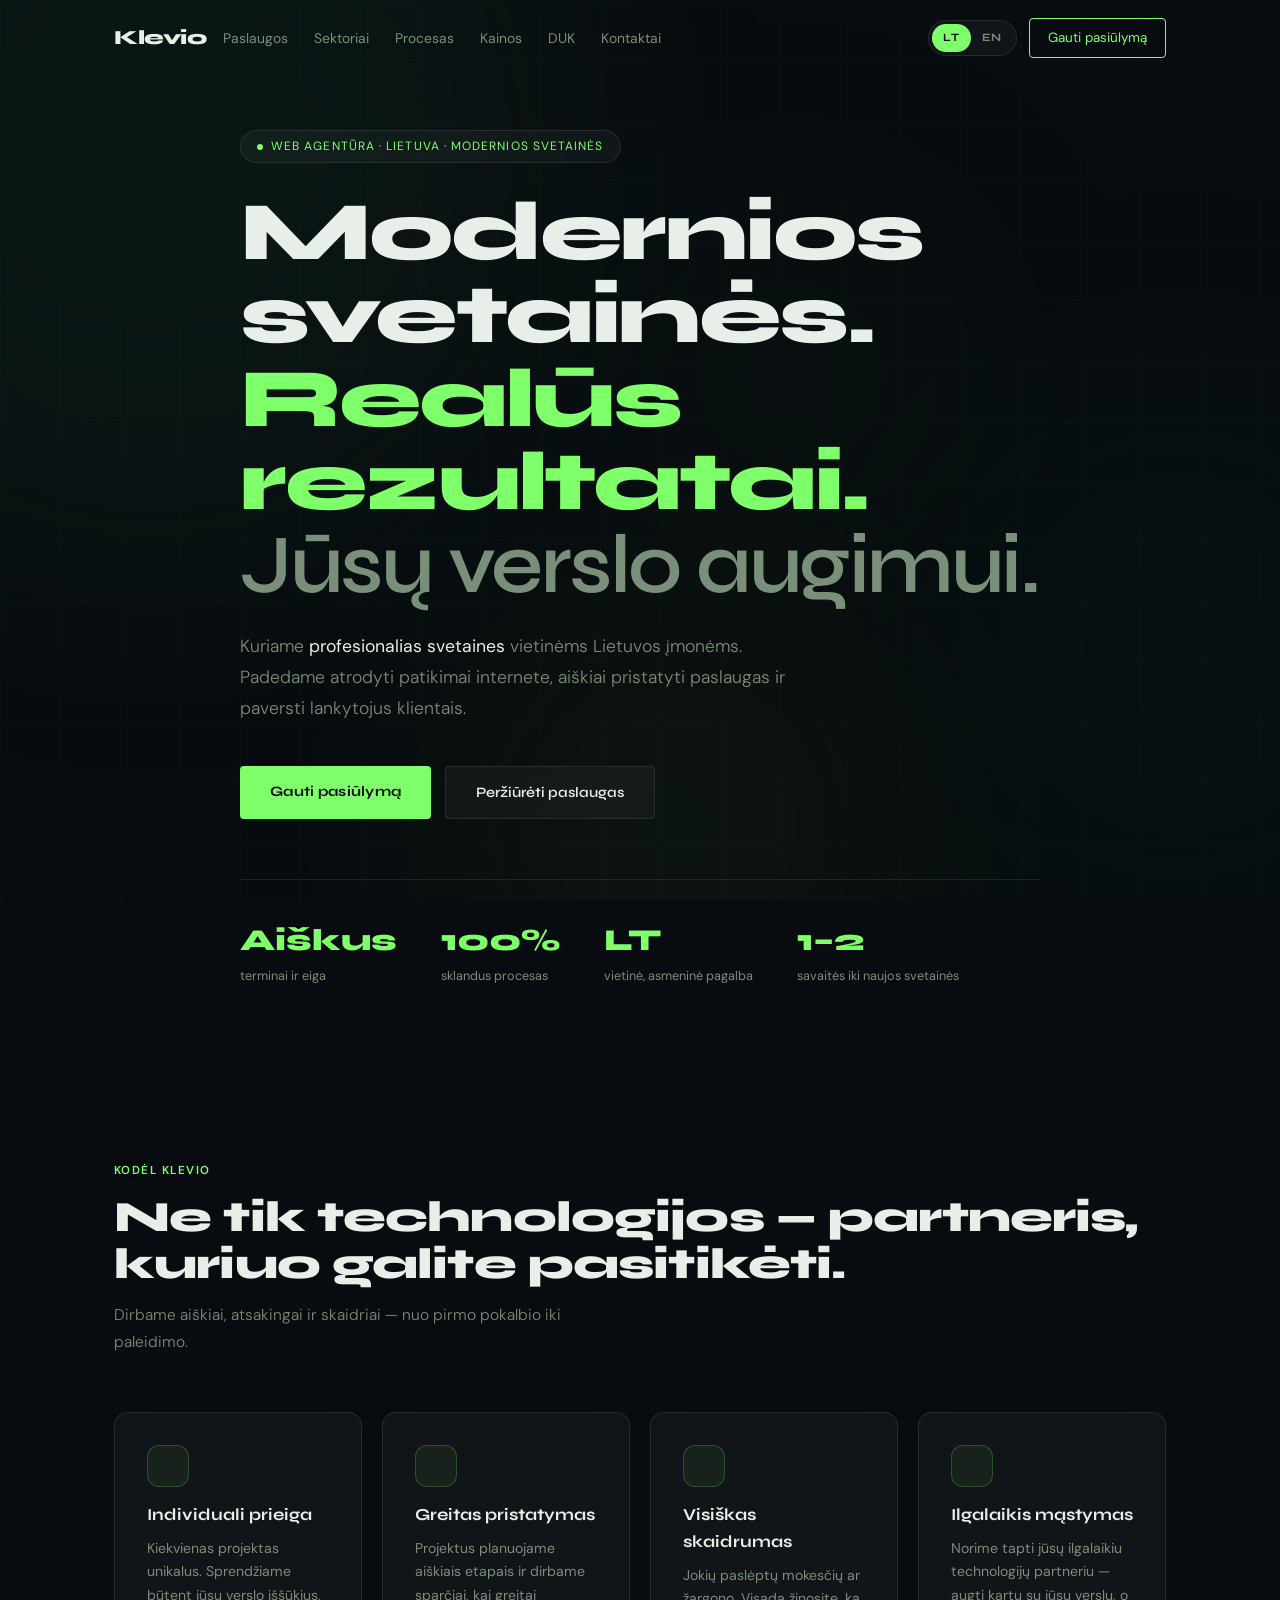
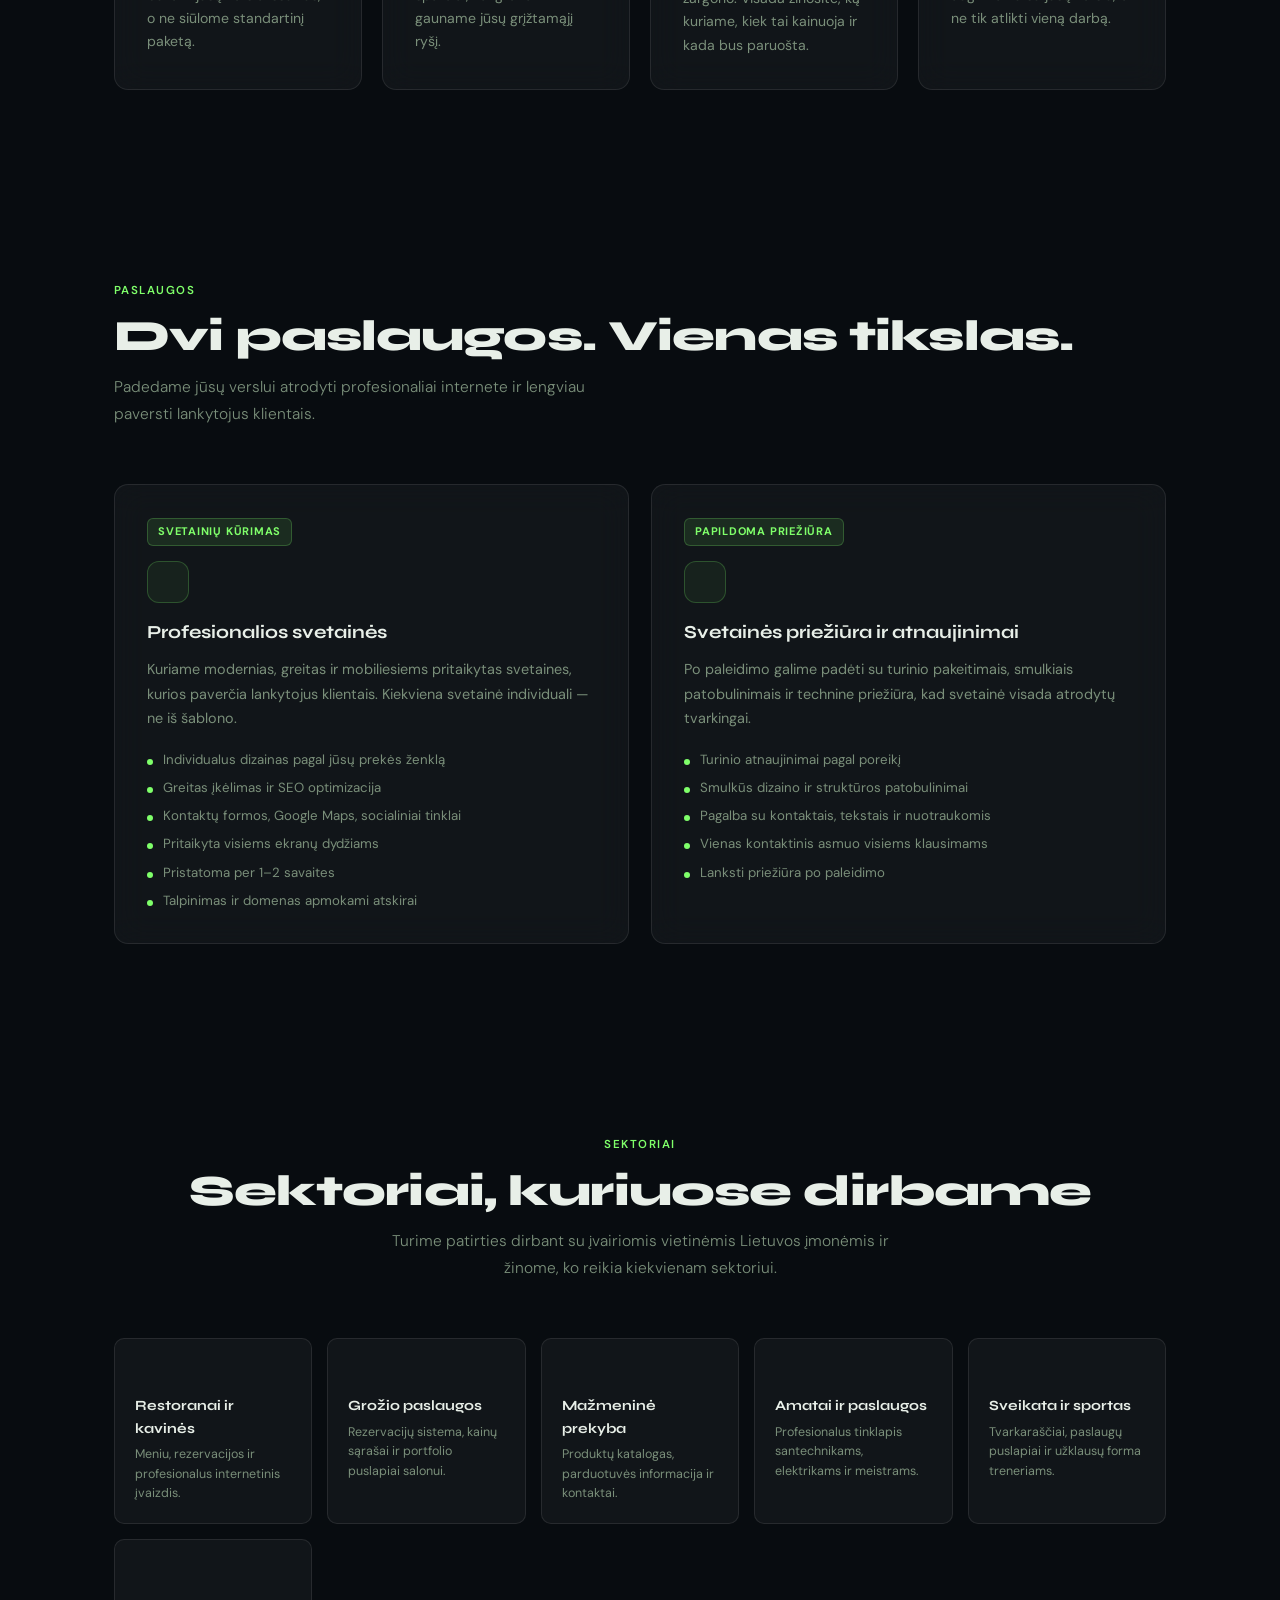
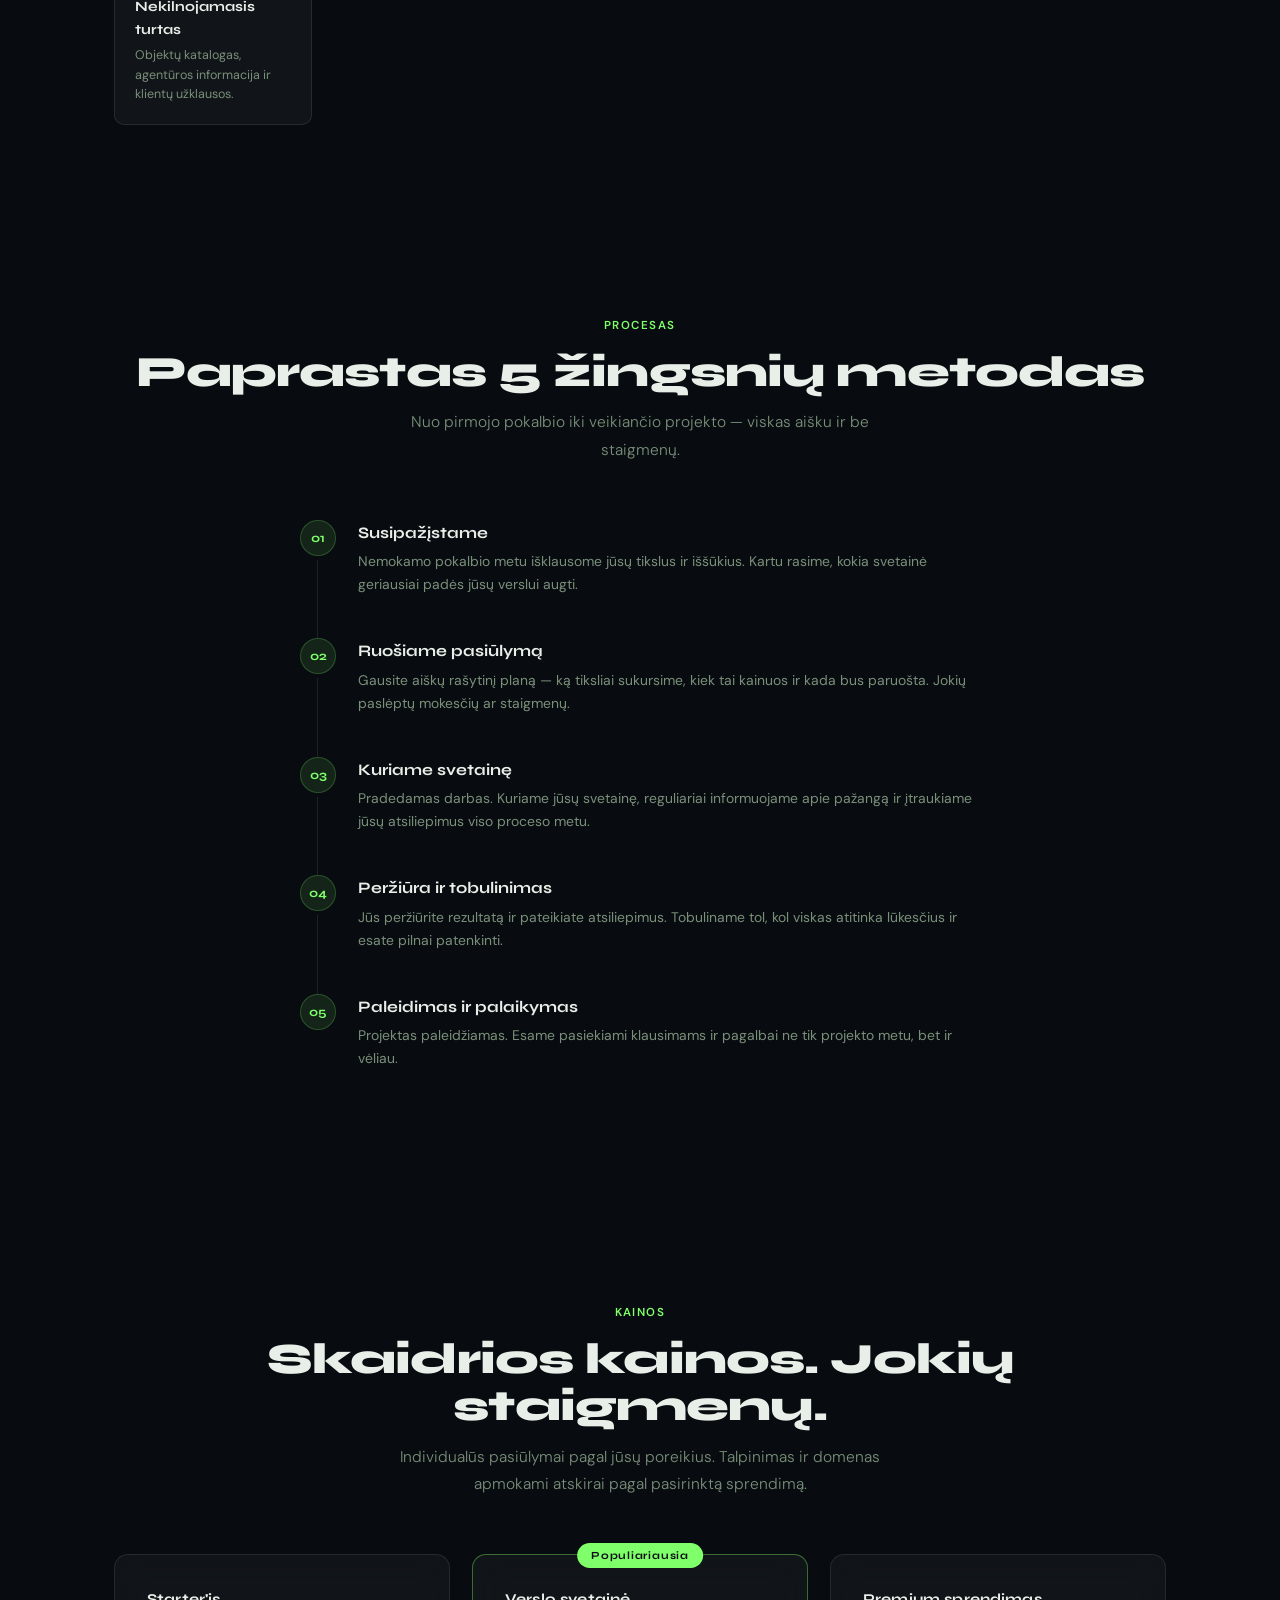
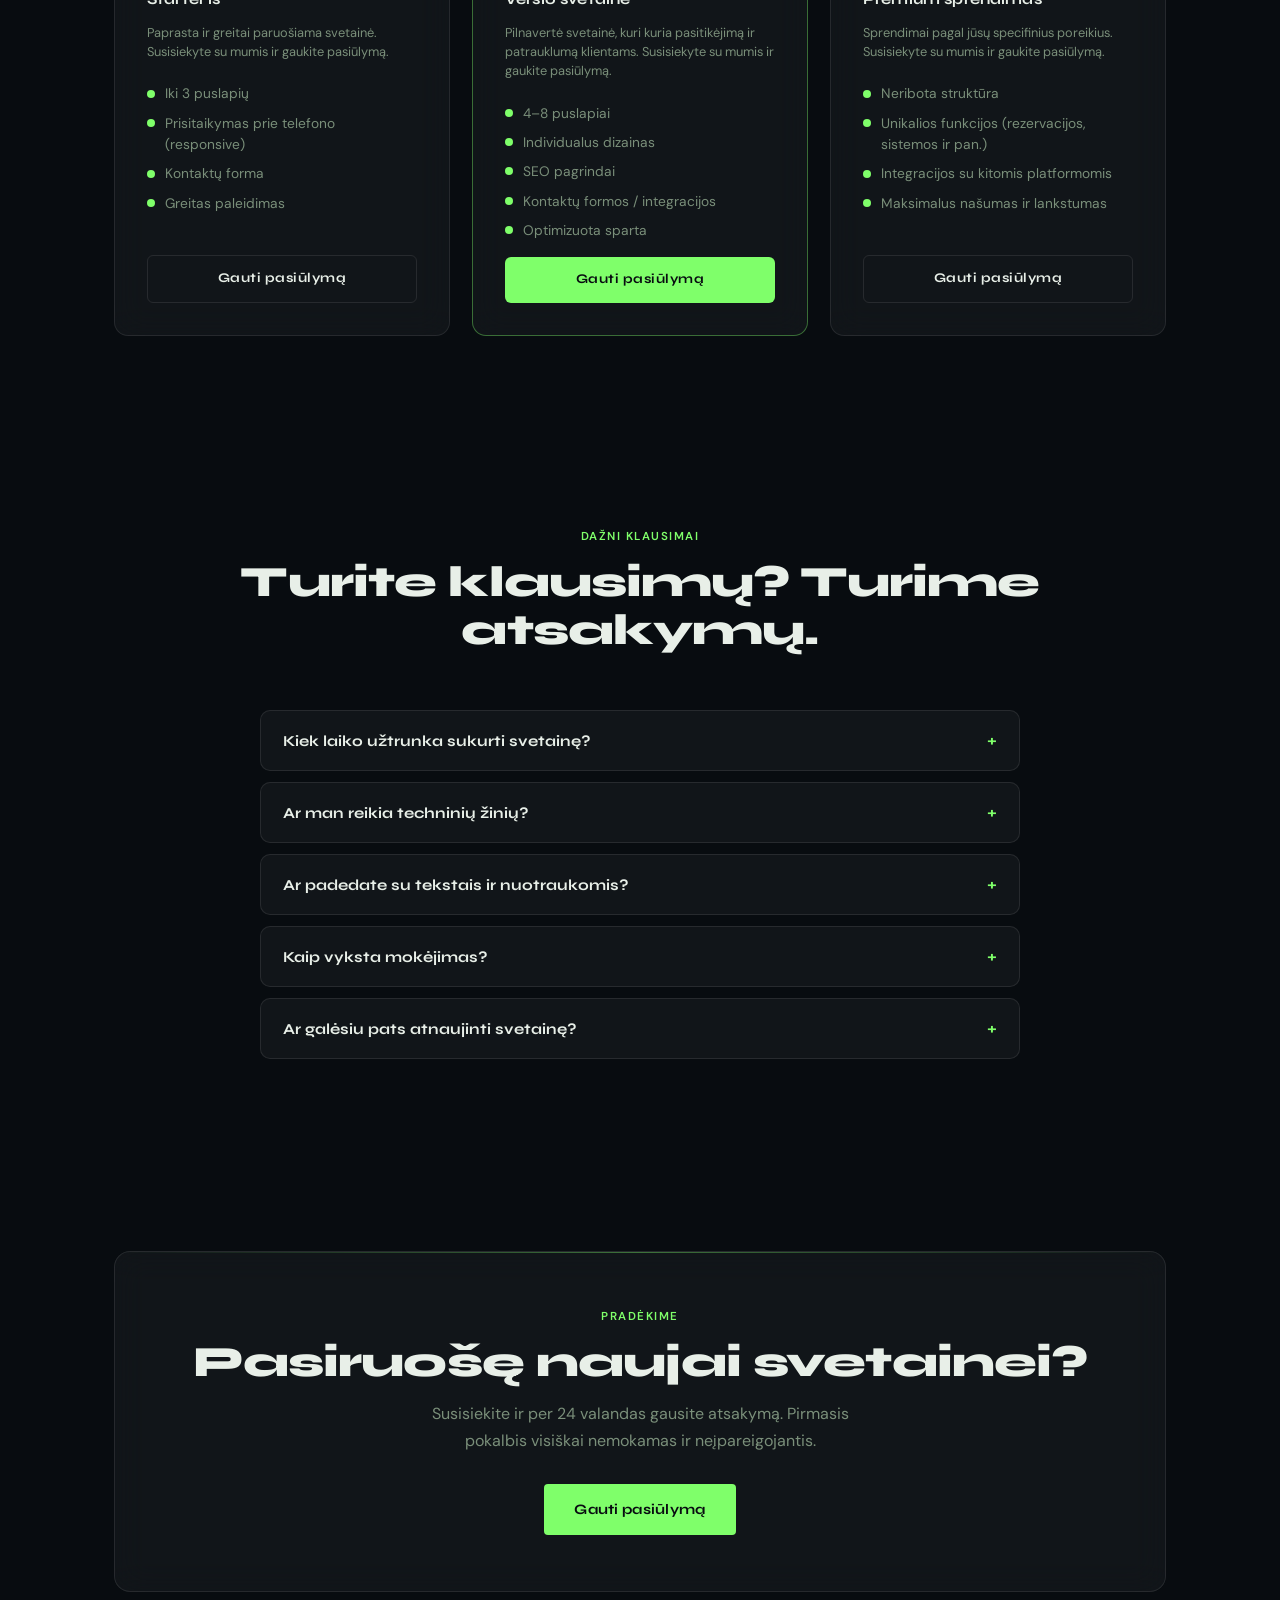
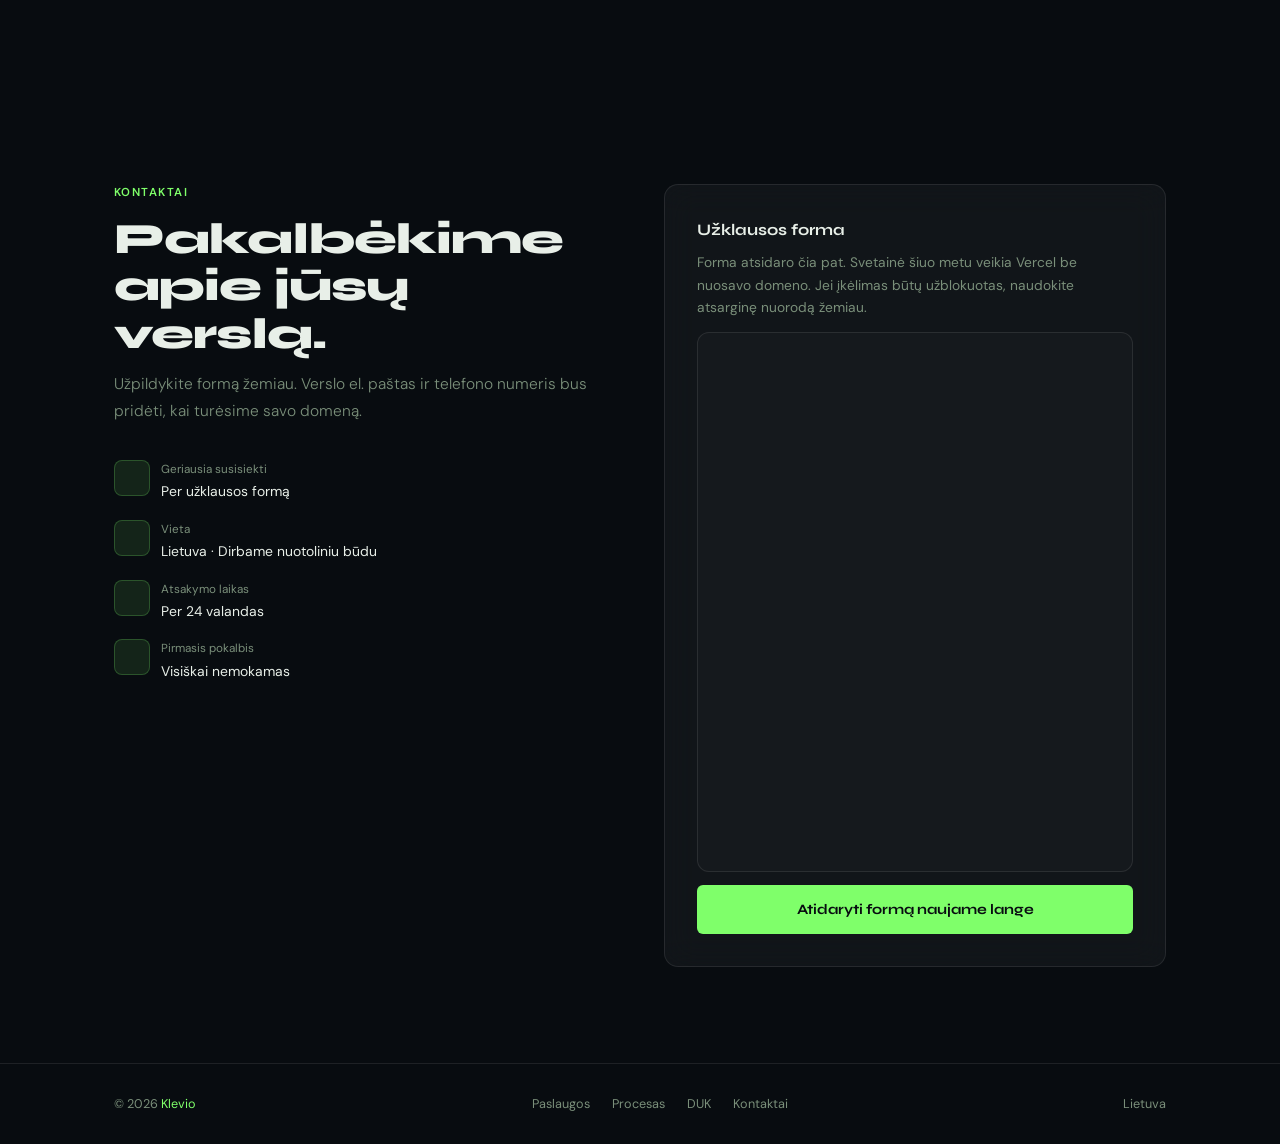
==== commit e4e25545: "touched up the prices" ====
--- a/index.html
+++ b/index.html
@@ -301,7 +301,7 @@
     <div class="section-header center fade-up">
       <div class="section-tag">Kainos</div>
       <h2>Skaidrios kainos. Jokių staigmenų.</h2>
-      <p class="section-sub">Prieinama naujiems klientams. Talpinimas ir domenas apmokami atskirai pagal pasirinktą sprendimą.</p>
+      <p class="section-sub">Individualūs pasiūlymai pagal jūsų poreikius. Talpinimas ir domenas apmokami atskirai pagal pasirinktą sprendimą.</p>
     </div>
 
     <div class="pricing-grid">
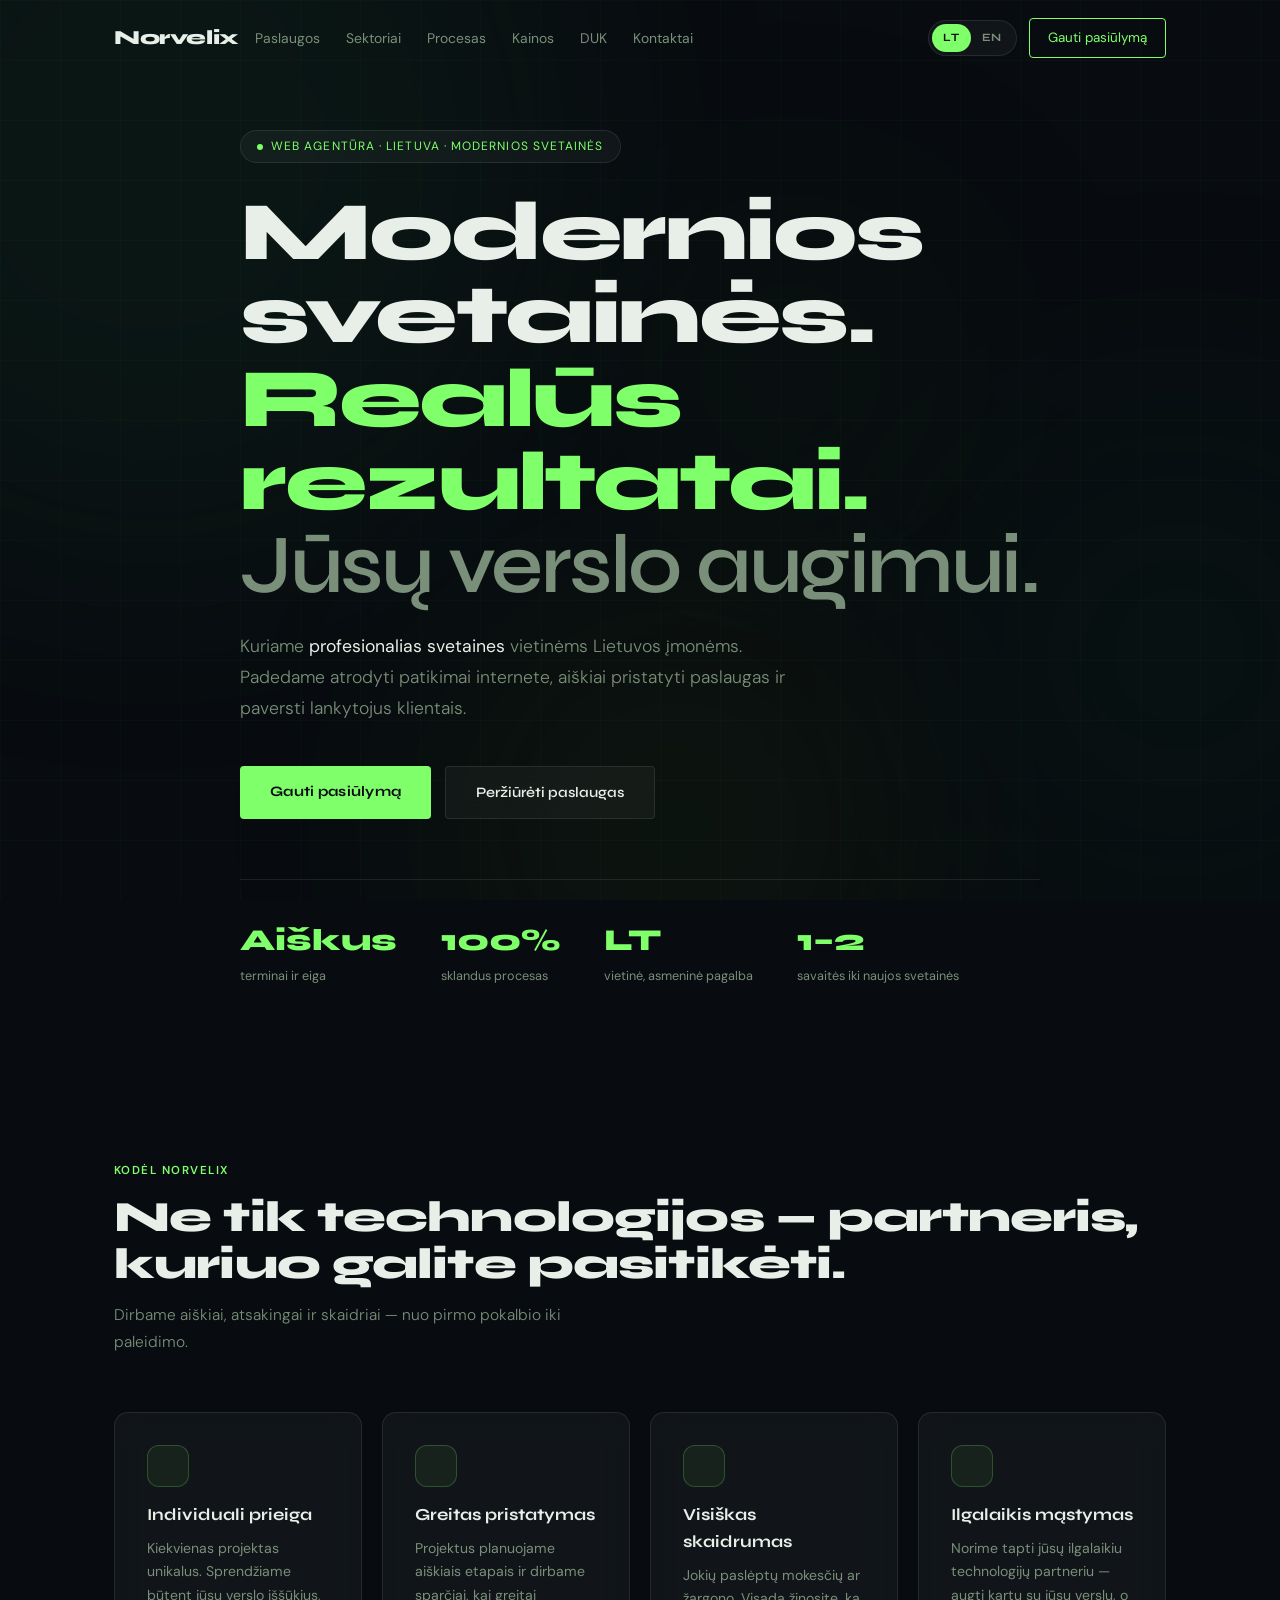
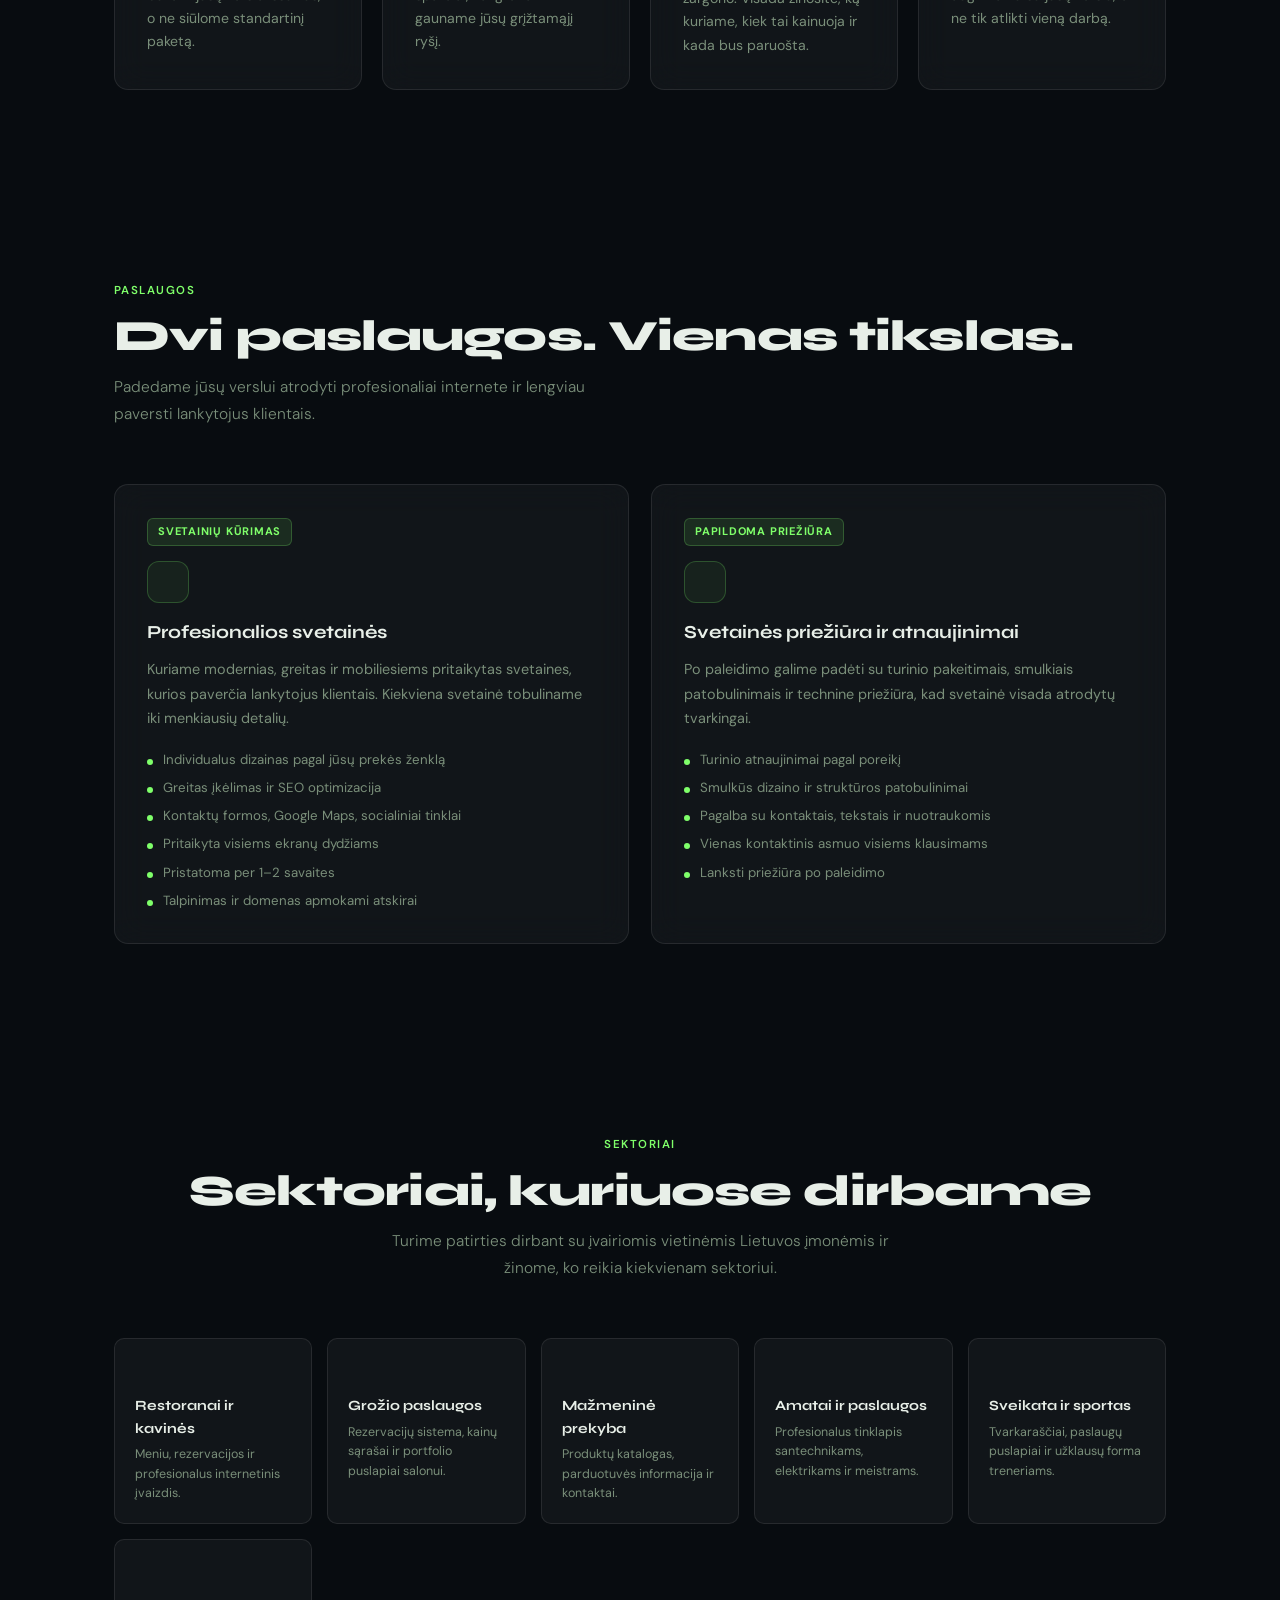
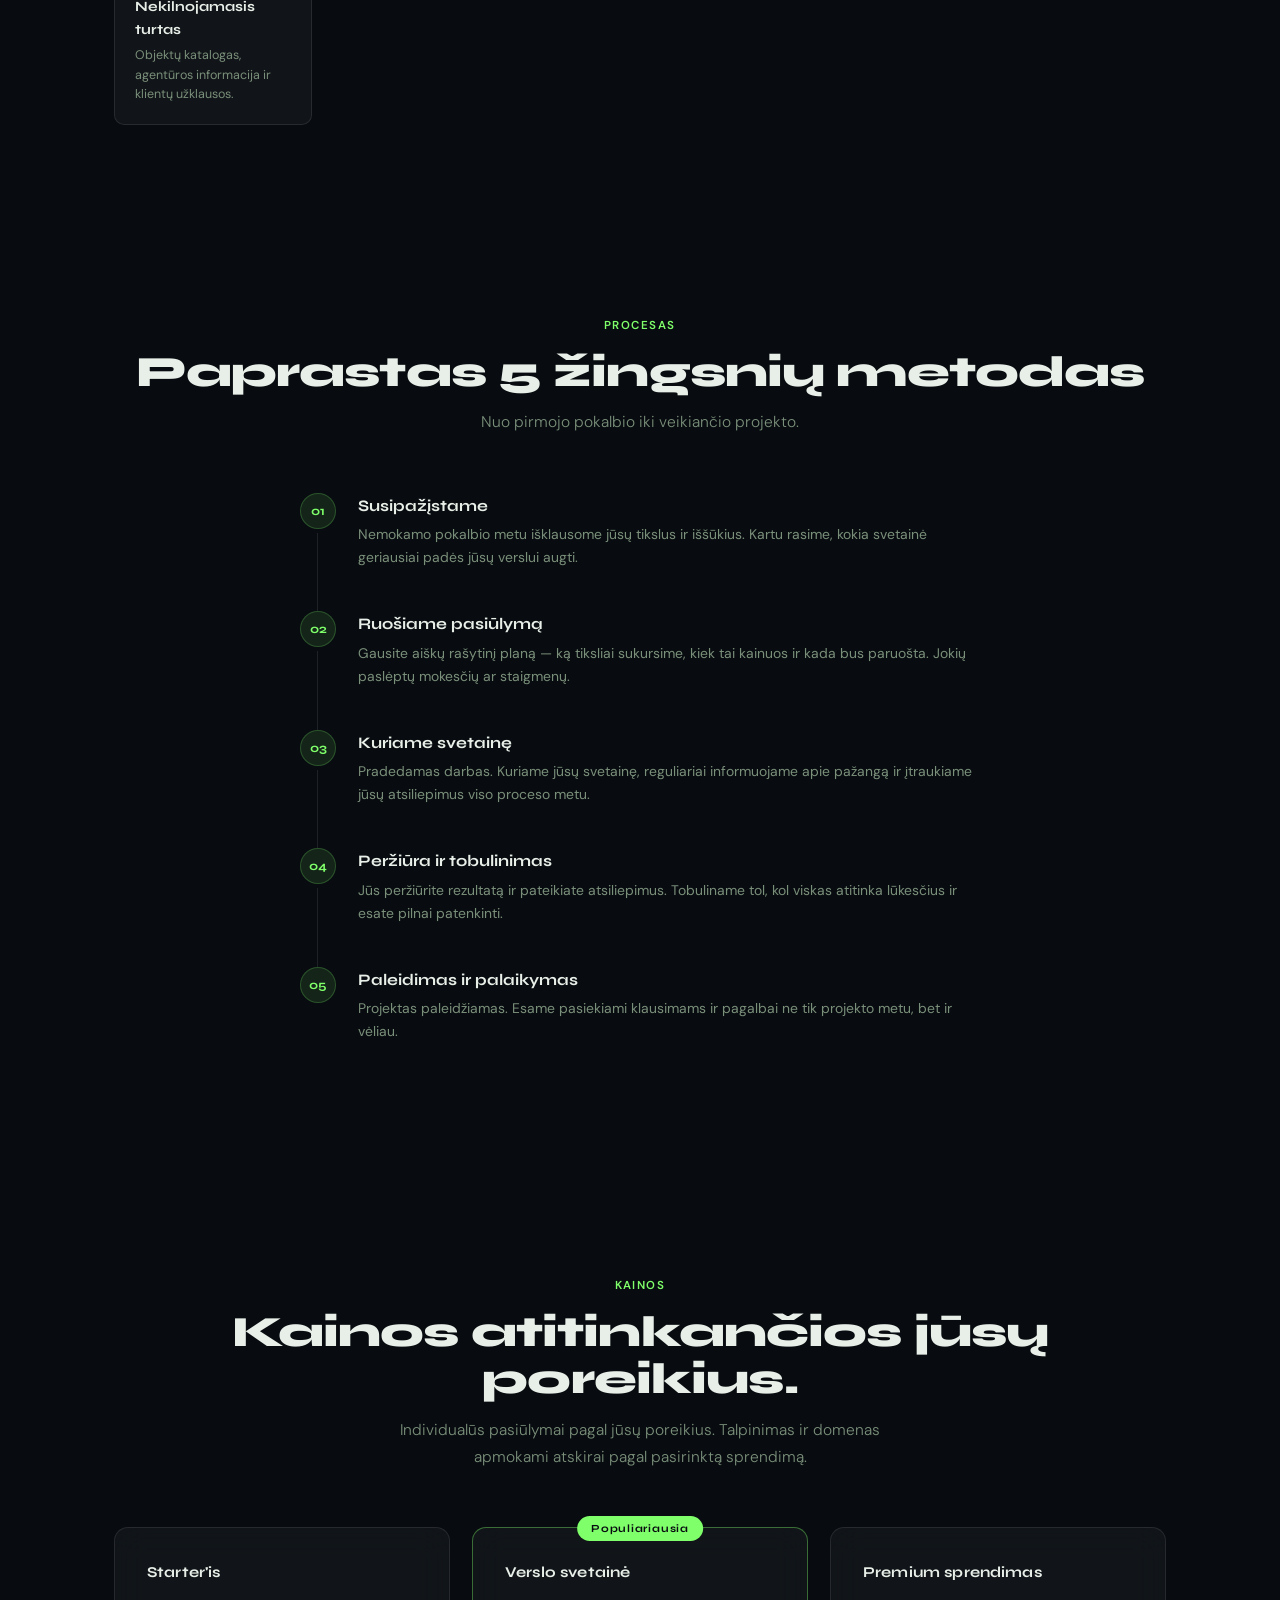
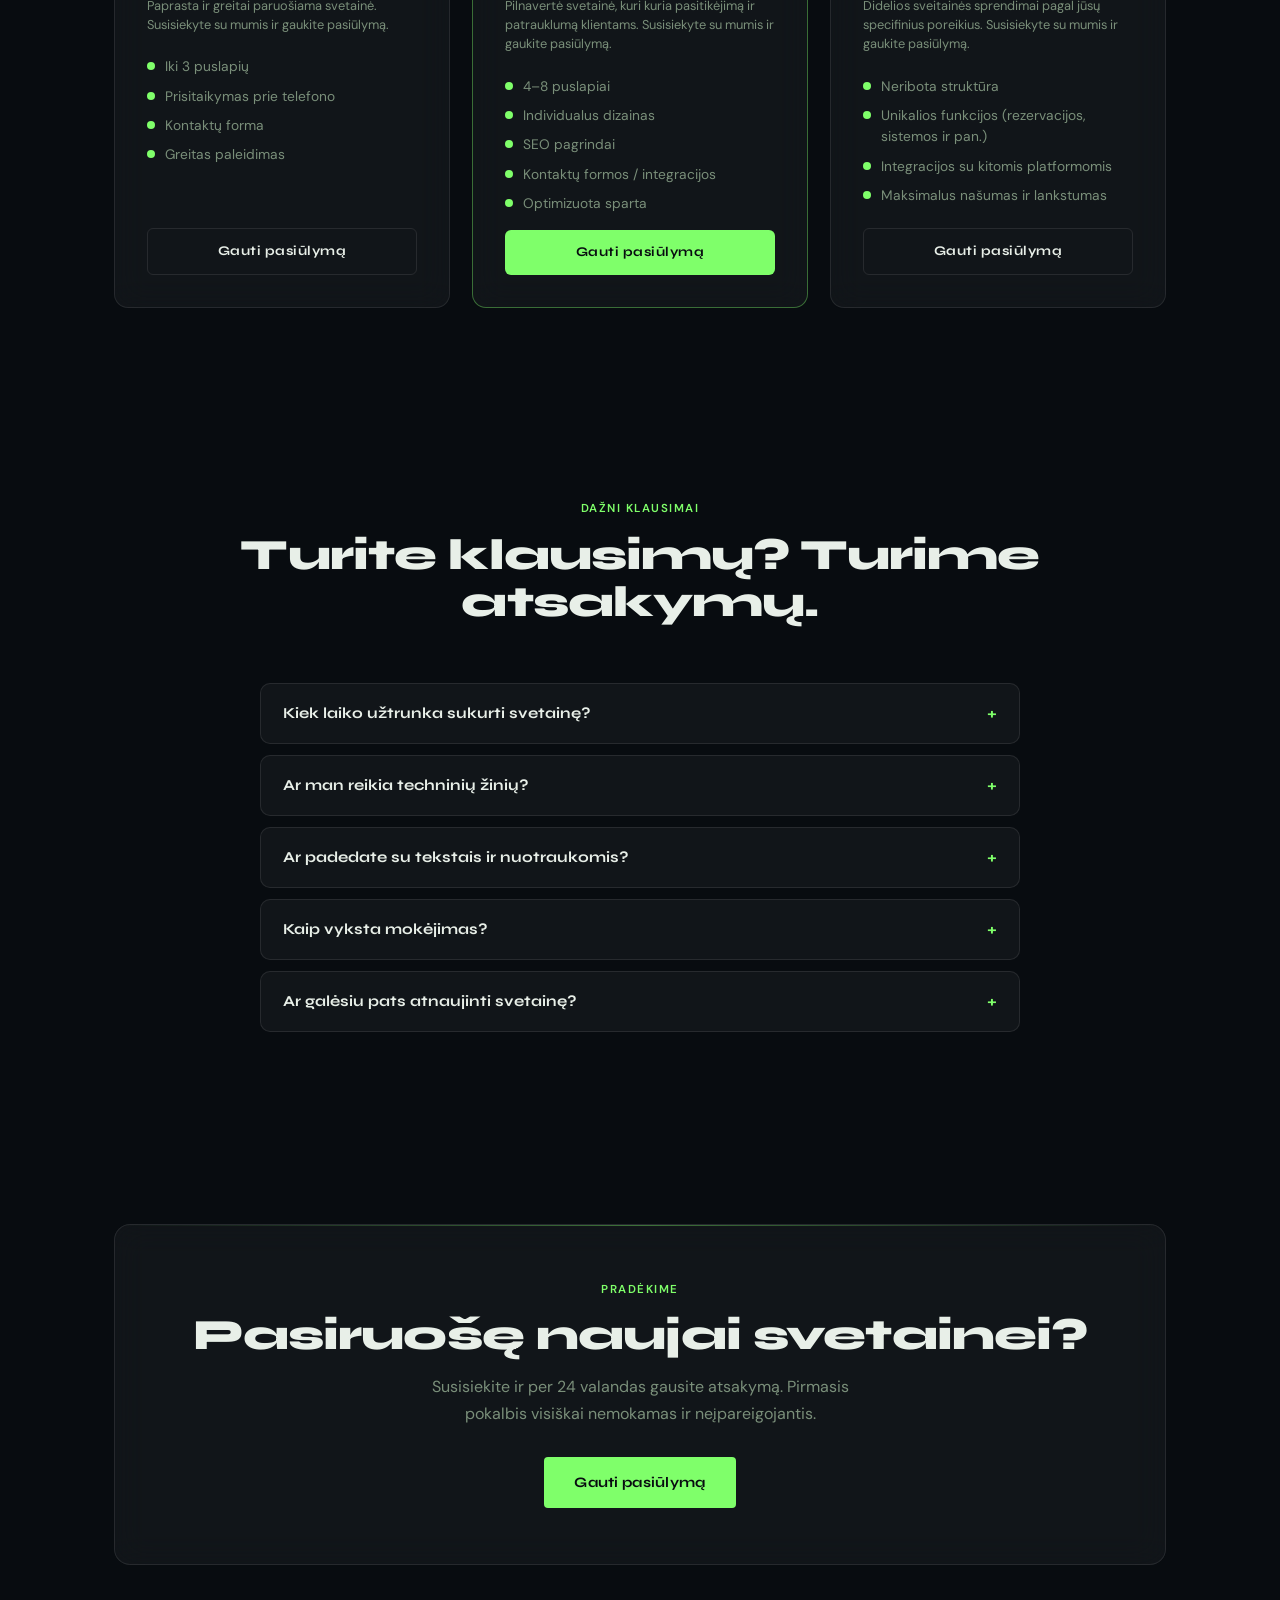
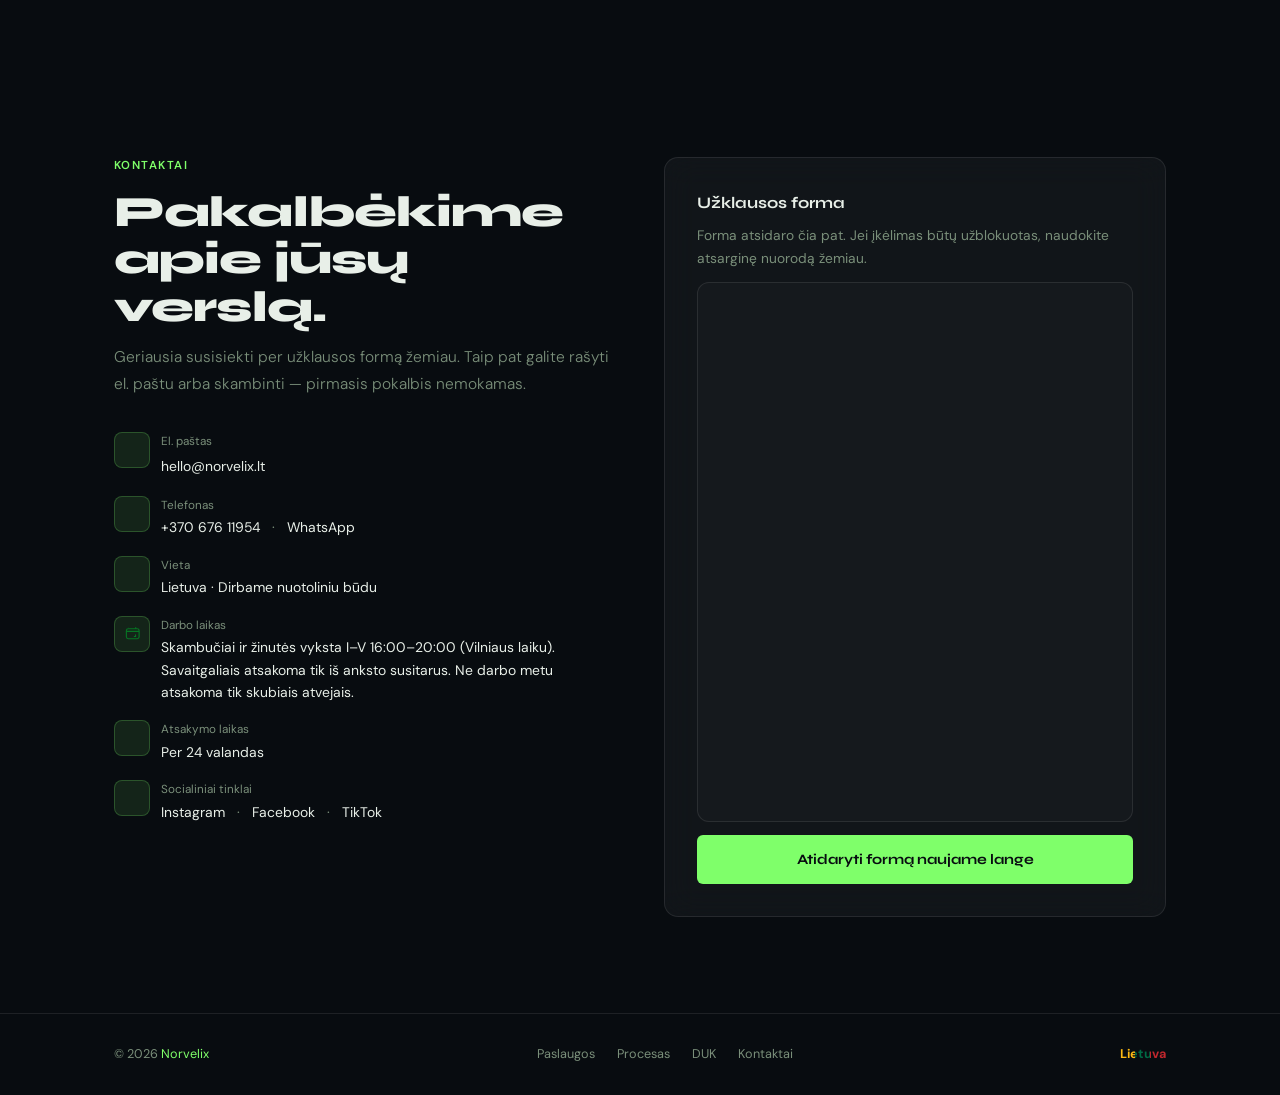
==== commit 81f37578: "final touch ups added working hours couple easter eggs" ====
--- a/index.html
+++ b/index.html
@@ -3,8 +3,8 @@
 <head>
   <meta charset="UTF-8" />
   <meta name="viewport" content="width=device-width, initial-scale=1.0" />
-  <title>Klevio — Svetainių kūrimas verslui</title>
-  <meta name="description" content="Klevio kuria profesionalias, greitas ir mobiliesiems pritaikytas svetaines Lietuvos verslams. Aiškus procesas, skaidrios kainos ir realūs rezultatai." />
+  <title>Norvelix — Svetainių kūrimas verslui</title>
+  <meta name="description" content="Norvelix kuria profesionalias, greitas ir mobiliesiems pritaikytas svetaines Lietuvos verslams. Aiškus procesas, skaidrios kainos ir realūs rezultatai." />
   <meta name="robots" content="index, follow" />
   <meta name="theme-color" content="#080c10" />
   <link rel="alternate" hreflang="lt" href="/" />
@@ -12,12 +12,12 @@
   <link rel="alternate" hreflang="x-default" href="/" />
   <meta property="og:type" content="website" />
   <meta property="og:locale" content="lt_LT" />
-  <meta property="og:site_name" content="Klevio" />
-  <meta property="og:title" content="Klevio — Svetainių kūrimas verslui" />
+  <meta property="og:site_name" content="Norvelix" />
+  <meta property="og:title" content="Norvelix — Svetainių kūrimas verslui" />
   <meta property="og:description" content="Profesionalios svetainės Lietuvos verslams: modernus dizainas, aiškus procesas ir greitas paleidimas." />
   <meta property="og:image" content="og-image.svg" />
   <meta name="twitter:card" content="summary_large_image" />
-  <meta name="twitter:title" content="Klevio — Svetainių kūrimas verslui" />
+  <meta name="twitter:title" content="Norvelix — Svetainių kūrimas verslui" />
   <meta name="twitter:description" content="Profesionalios svetainės Lietuvos verslams: modernus dizainas, aiškus procesas ir greitas paleidimas." />
   <meta name="twitter:image" content="og-image.svg" />
   <link rel="icon" href="favicon.svg" type="image/svg+xml" />
@@ -29,12 +29,34 @@
     {
       "@context": "https://schema.org",
       "@type": "ProfessionalService",
-      "name": "Klevio",
+      "name": "Norvelix",
+      "url": "https://norvelix.lt",
       "areaServed": {
         "@type": "Country",
         "name": "Lithuania"
       },
-      "description": "Klevio kuria profesionalias svetaines Lietuvos verslams.",
+      "description": "Norvelix kuria profesionalias svetaines Lietuvos verslams.",
+      "email": "info@norvelix.lt",
+      "telephone": "+37067611954",
+      "openingHoursSpecification": [
+        {
+          "@type": "OpeningHoursSpecification",
+          "dayOfWeek": [
+            "Monday",
+            "Tuesday",
+            "Wednesday",
+            "Thursday",
+            "Friday"
+          ],
+          "opens": "16:00",
+          "closes": "20:00"
+        }
+      ],
+      "sameAs": [
+        "https://instagram.com/norvelix",
+        "https://facebook.com/norvelix",
+        "https://www.tiktok.com/@norvelix"
+      ],
       "serviceType": [
         "Website design",
         "Website development",
@@ -57,7 +79,7 @@
 
 <nav id="nav" aria-label="Pagrindinė navigacija">
   <div class="wrap nav-inner">
-    <a href="/" class="logo">Klevio</a>
+    <a href="/" class="logo">Norvelix</a>
 
     <button
       type="button"
@@ -134,7 +156,7 @@
 <section>
   <div class="wrap">
     <div class="section-header fade-up">
-      <div class="section-tag">Kodėl Klevio</div>
+      <div class="section-tag">Kodėl Norvelix</div>
       <h2>Ne tik technologijos — partneris, kuriuo galite pasitikėti.</h2>
       <p class="section-sub">Dirbame aiškiai, atsakingai ir skaidriai — nuo pirmo pokalbio iki paleidimo.</p>
     </div>
@@ -177,7 +199,7 @@
         <div class="service-badge">Svetainių kūrimas</div>
         <div class="service-icon icon-service-web" aria-hidden="true"></div>
         <div class="service-title">Profesionalios svetainės</div>
-        <p class="service-desc">Kuriame modernias, greitas ir mobiliesiems pritaikytas svetaines, kurios paverčia lankytojus klientais. Kiekviena svetainė individuali — ne iš šablono.</p>
+        <p class="service-desc">Kuriame modernias, greitas ir mobiliesiems pritaikytas svetaines, kurios paverčia lankytojus klientais. Kiekviena svetainė tobuliname iki menkiausių detalių.</p>
         <ul class="service-items">
           <li>Individualus dizainas pagal jūsų prekės ženklą</li>
           <li>Greitas įkėlimas ir SEO optimizacija</li>
@@ -253,7 +275,7 @@
     <div class="section-header center fade-up">
       <div class="section-tag">Procesas</div>
       <h2>Paprastas 5 žingsnių metodas</h2>
-      <p class="section-sub">Nuo pirmojo pokalbio iki veikiančio projekto — viskas aišku ir be staigmenų.</p>
+      <p class="section-sub">Nuo pirmojo pokalbio iki veikiančio projekto.</p>
     </div>
 
     <div class="steps">
@@ -300,7 +322,7 @@
   <div class="wrap">
     <div class="section-header center fade-up">
       <div class="section-tag">Kainos</div>
-      <h2>Skaidrios kainos. Jokių staigmenų.</h2>
+      <h2>Kainos atitinkančios jūsų poreikius.</h2>
       <p class="section-sub">Individualūs pasiūlymai pagal jūsų poreikius. Talpinimas ir domenas apmokami atskirai pagal pasirinktą sprendimą.</p>
     </div>
 
@@ -310,7 +332,7 @@
         <div class="price-note">Paprasta ir greitai paruošiama svetainė. Susisiekyte su mumis ir gaukite pasiūlymą.</div>
         <ul class="price-features">
           <li>Iki 3 puslapių</li>
-          <li>Prisitaikymas prie telefono (responsive)</li>
+          <li>Prisitaikymas prie telefono </li>
           <li>Kontaktų forma</li>
           <li>Greitas paleidimas</li>
         </ul>
@@ -333,7 +355,7 @@
 
       <div class="glass-card price-card fade-up" style="transition-delay: 0.2s">
         <div class="price-name">Premium sprendimas</div>
-        <div class="price-note">Sprendimai pagal jūsų specifinius poreikius. Susisiekyte su mumis ir gaukite pasiūlymą.</div>
+        <div class="price-note">Didelios sveitainės sprendimai pagal jūsų specifinius poreikius. Susisiekyte su mumis ir gaukite pasiūlymą.</div>
         <ul class="price-features">
           <li>Neribota struktūra</li>
           <li>Unikalios funkcijos (rezervacijos, sistemos ir pan.)</li>
@@ -424,13 +446,23 @@
       <div class="fade-up">
         <div class="section-tag">Kontaktai</div>
         <h2>Pakalbėkime apie jūsų verslą.</h2>
-        <p class="section-sub contact-intro">Užpildykite formą žemiau. Verslo el. paštas ir telefono numeris bus pridėti, kai turėsime savo domeną.</p>
-
+        <p class="section-sub contact-intro">Geriausia susisiekti per užklausos formą žemiau. Taip pat galite rašyti el. paštu arba skambinti — pirmasis pokalbis nemokamas.</p>
         <div class="contact-item">
           <div class="contact-icon icon-contact-mail" aria-hidden="true"></div>
           <div>
-            <div class="contact-label">Geriausia susisiekti</div>
-            <div class="contact-val">Per užklausos formą</div>
+            <div class="contact-label">El. paštas</div>
+            <a class="contact-val" href="mailto:hello@norvelix.lt">hello@norvelix.lt</a>
+          </div>
+        </div>
+        <div class="contact-item">
+          <div class="contact-icon icon-contact-call" aria-hidden="true"></div>
+          <div>
+            <div class="contact-label">Telefonas</div>
+            <div class="contact-val">
+              <a href="tel:+37067611954">+370 676 11954</a>
+              <span class="contact-sep" aria-hidden="true">·</span>
+              <a href="https://wa.me/37067611954" target="_blank" rel="noreferrer noopener">WhatsApp</a>
+            </div>
           </div>
         </div>
         <div class="contact-item">
@@ -441,6 +473,13 @@
           </div>
         </div>
         <div class="contact-item">
+          <div class="contact-icon icon-contact-hours" aria-hidden="true"></div>
+          <div>
+            <div class="contact-label">Darbo laikas</div>
+            <div class="contact-val">Skambučiai ir žinutės vyksta I–V 16:00–20:00 (Vilniaus laiku). Savaitgaliais atsakoma tik iš anksto susitarus. Ne darbo metu atsakoma tik skubiais atvejais.</div>
+          </div>
+        </div>
+        <div class="contact-item">
           <div class="contact-icon icon-contact-time" aria-hidden="true"></div>
           <div>
             <div class="contact-label">Atsakymo laikas</div>
@@ -448,25 +487,31 @@
           </div>
         </div>
         <div class="contact-item">
-          <div class="contact-icon icon-contact-call" aria-hidden="true"></div>
+          <div class="contact-icon icon-contact-social" aria-hidden="true"></div>
           <div>
-            <div class="contact-label">Pirmasis pokalbis</div>
-            <div class="contact-val">Visiškai nemokamas</div>
-          </div>
-        </div>
-      </div>
+            <div class="contact-label">Socialiniai tinklai</div>
+            <div class="contact-val">
+              <a href="https://instagram.com/norvelix.lt" target="_blank" rel="noreferrer noopener">Instagram</a>
+              <span class="contact-sep" aria-hidden="true">·</span>
+              <a href="https://www.facebook.com/profile.php?id=61563215660618" target="_blank" rel="noreferrer noopener">Facebook</a>
+              <span class="contact-sep" aria-hidden="true">·</span>
+              <a href="https://www.tiktok.com/@norvelix" target="_blank" rel="noreferrer noopener">TikTok</a>
+            </div>
+          </div>
+        </div>
+	      </div>
 
       <div class="glass-card fade-up" style="transition-delay: 0.1s">
         <div class="contact-form" data-tally-embed data-tally-url="https://tally.so/embed/VLYyyJ?alignLeft=1&hideTitle=1&transparentBackground=1&dynamicHeight=1">
           <div class="contact-form-head">
             <div class="contact-form-title">Užklausos forma</div>
-            <p class="contact-form-copy">Forma atsidaro čia pat. Svetainė šiuo metu veikia Vercel be nuosavo domeno. Jei įkėlimas būtų užblokuotas, naudokite atsarginę nuorodą žemiau.</p>
+            <p class="contact-form-copy">Forma atsidaro čia pat. Jei įkėlimas būtų užblokuotas, naudokite atsarginę nuorodą žemiau.</p>
           </div>
 
           <iframe
             class="tally-frame"
             data-tally-frame
-            title="Klevio kontaktų forma"
+            title="Norvelix kontaktų forma"
             loading="lazy"
             referrerpolicy="strict-origin-when-cross-origin"></iframe>
 
@@ -488,17 +533,17 @@
 <footer>
   <div class="wrap">
     <div class="footer-inner">
-      <div class="footer-brand">© 2026 <span>Klevio</span></div>
-      <div class="footer-links">
-        <a href="#services">Paslaugos</a>
-        <a href="#process">Procesas</a>
-        <a href="#faq">DUK</a>
-        <a href="#contact">Kontaktai</a>
-      </div>
-      <div>Lietuva</div>
-    </div>
-  </div>
-</footer>
+      <div class="footer-brand">© 2026 <span>Norvelix</span></div>
+	      <div class="footer-links">
+	        <a href="#services">Paslaugos</a>
+	        <a href="#process">Procesas</a>
+	        <a href="#faq">DUK</a>
+	        <a href="#contact">Kontaktai</a>
+	      </div>
+	      <div class="footer-flag-lt">Lietuva</div>
+	    </div>
+	  </div>
+	</footer>
 
 <script src="main.js"></script>
 </body>
--- a/style.css
+++ b/style.css
@@ -359,6 +359,8 @@
    contact-location.svg
    contact-time.svg
    contact-call.svg
+   contact-social.svg
+   contact-hours.svg
 */
 .icon-why-personal { background-image: url("icons/why-personal.svg"); }
 .icon-why-fast { background-image: url("icons/why-fast.svg"); }
@@ -376,6 +378,8 @@
 .icon-contact-location { background-image: url("icons/contact-location.svg"); }
 .icon-contact-time { background-image: url("icons/contact-time.svg"); }
 .icon-contact-call { background-image: url("icons/contact-call.svg"); }
+.icon-contact-social { background-image: url("icons/contact-social.svg"); }
+.icon-contact-hours { background-image: url("icons/contact-hours.svg"); }
 
 /* ── SERVICES ── */
 .service-badge {
@@ -593,7 +597,21 @@
   text-decoration: none;
 }
 
-.contact-val:hover {
+.contact-val a {
+  color: var(--text);
+  text-decoration: none;
+}
+
+.contact-val a:hover {
+  color: var(--green);
+}
+
+.contact-sep {
+  color: var(--muted);
+  margin: 0 8px;
+}
+
+a.contact-val:hover {
   color: var(--green);
 }
 
@@ -645,6 +663,16 @@
 .footer-inner { display: flex; justify-content: space-between; align-items: center; flex-wrap: wrap; gap: 14px; }
 .footer-links { display: flex; gap: 22px; }
 .footer-brand span { color: var(--green); }
+.footer-flag-lt { font-weight: 700; }
+
+@supports ((-webkit-background-clip: text) or (background-clip: text)) {
+  .footer-flag-lt {
+    background: linear-gradient(90deg, #fdb913 0 33%, #006a44 33% 66%, #c1272d 66% 100%);
+    -webkit-background-clip: text;
+    background-clip: text;
+    color: transparent;
+  }
+}
 
 /* ── ANIMATION ── */
 .fade-up { opacity: 0; transform: translateY(26px); transition: opacity 0.6s ease, transform 0.6s ease; }
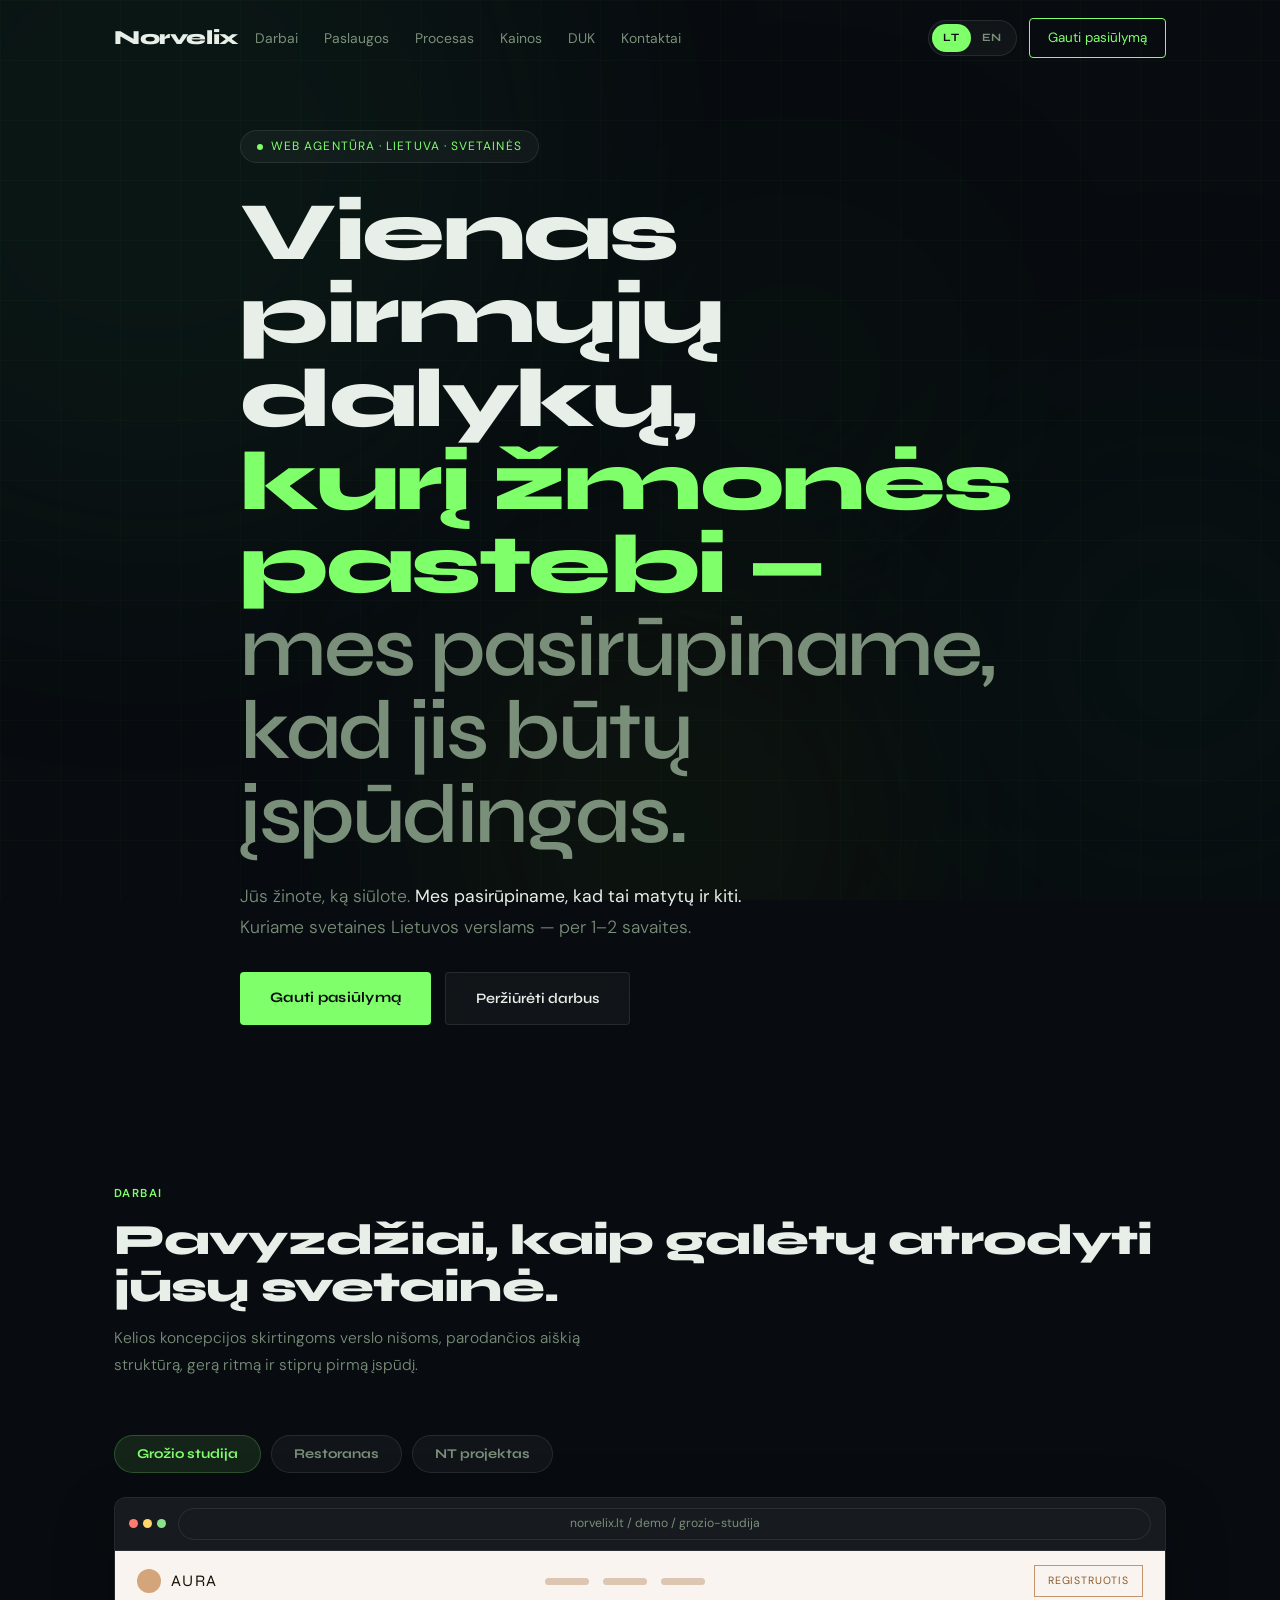
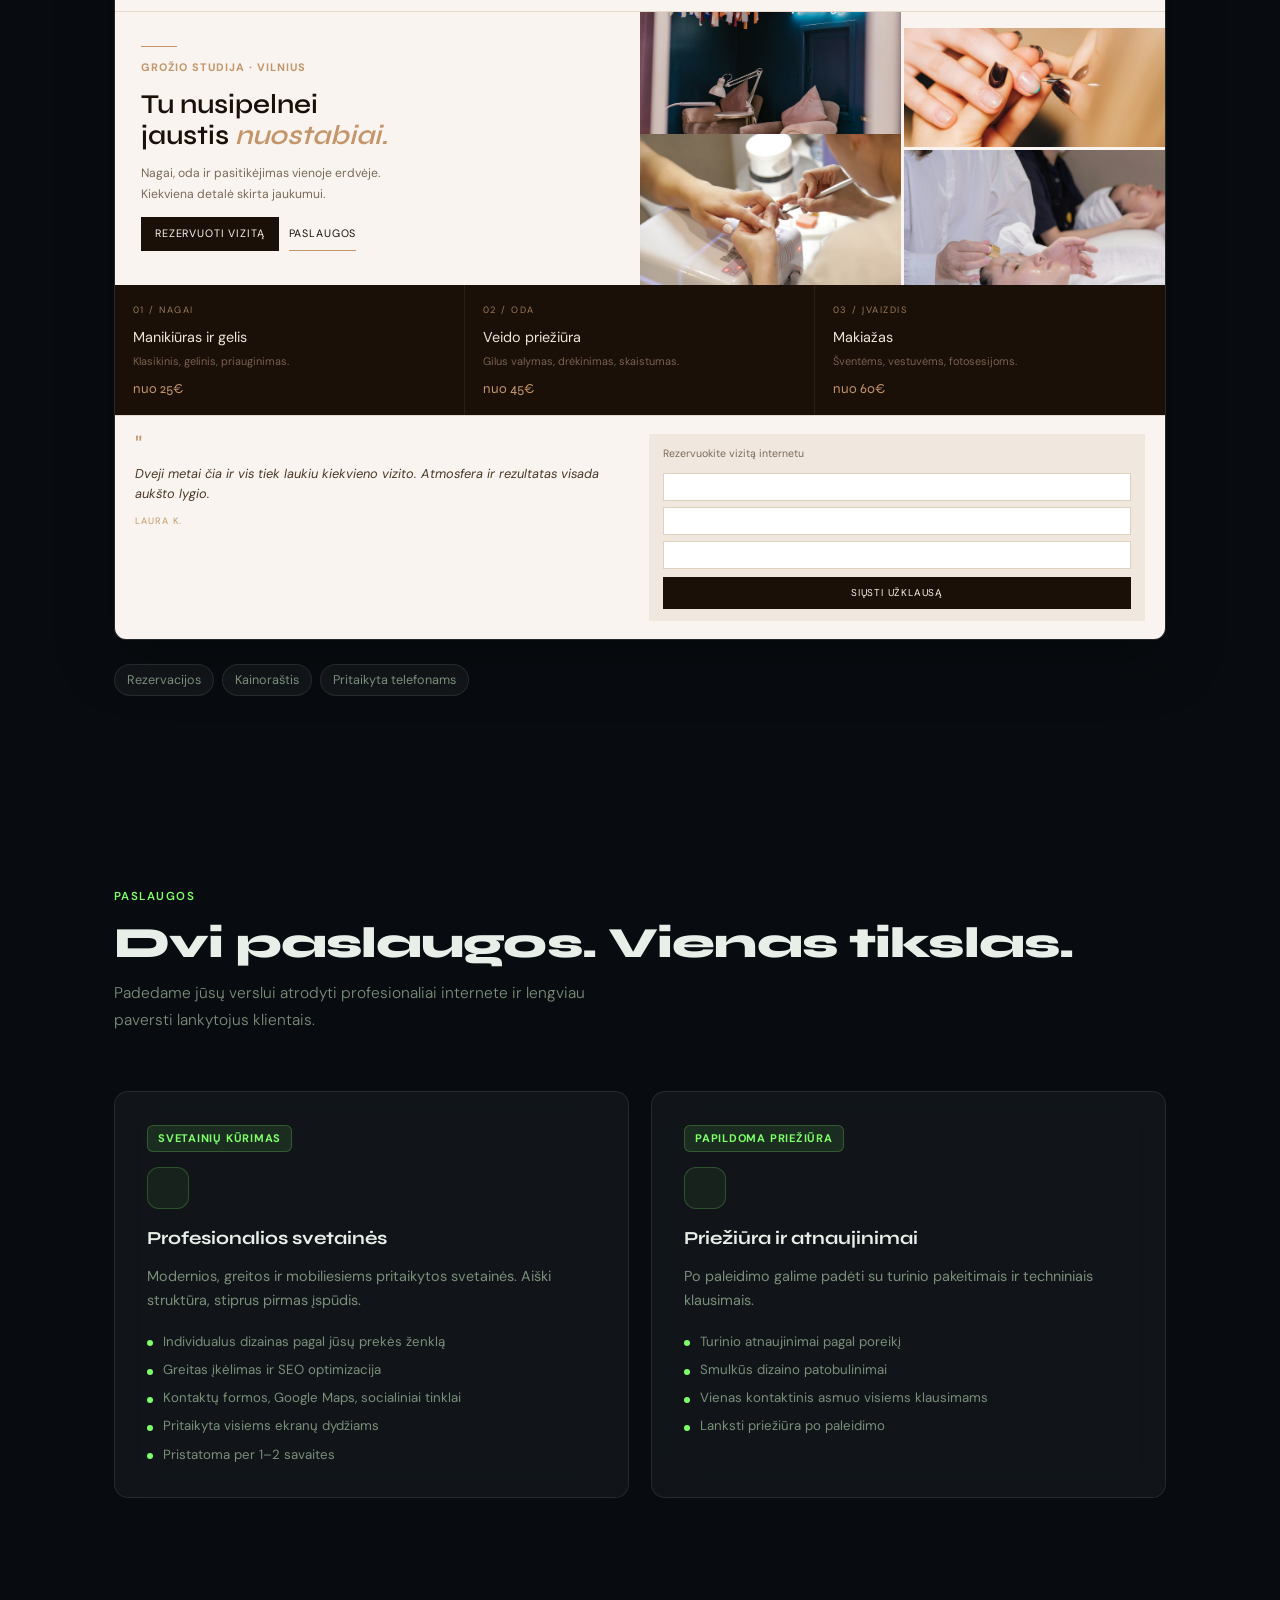
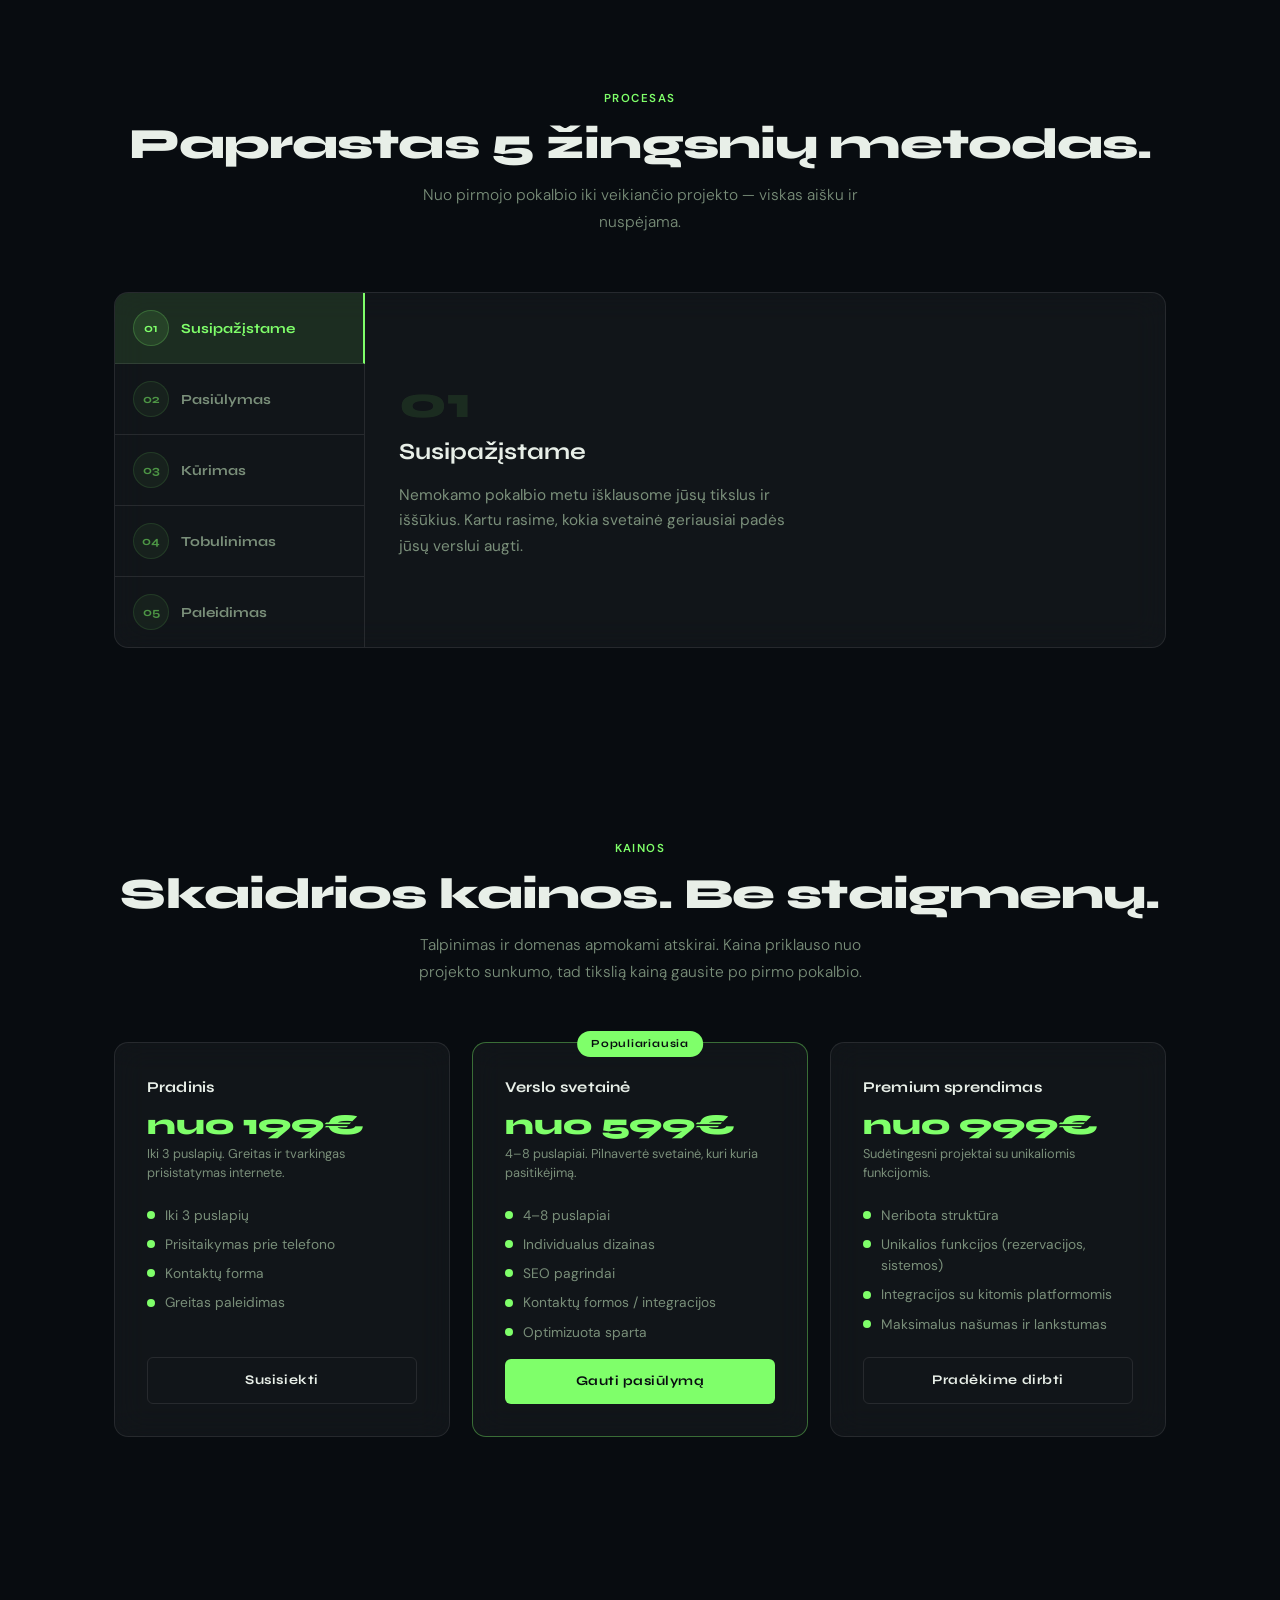
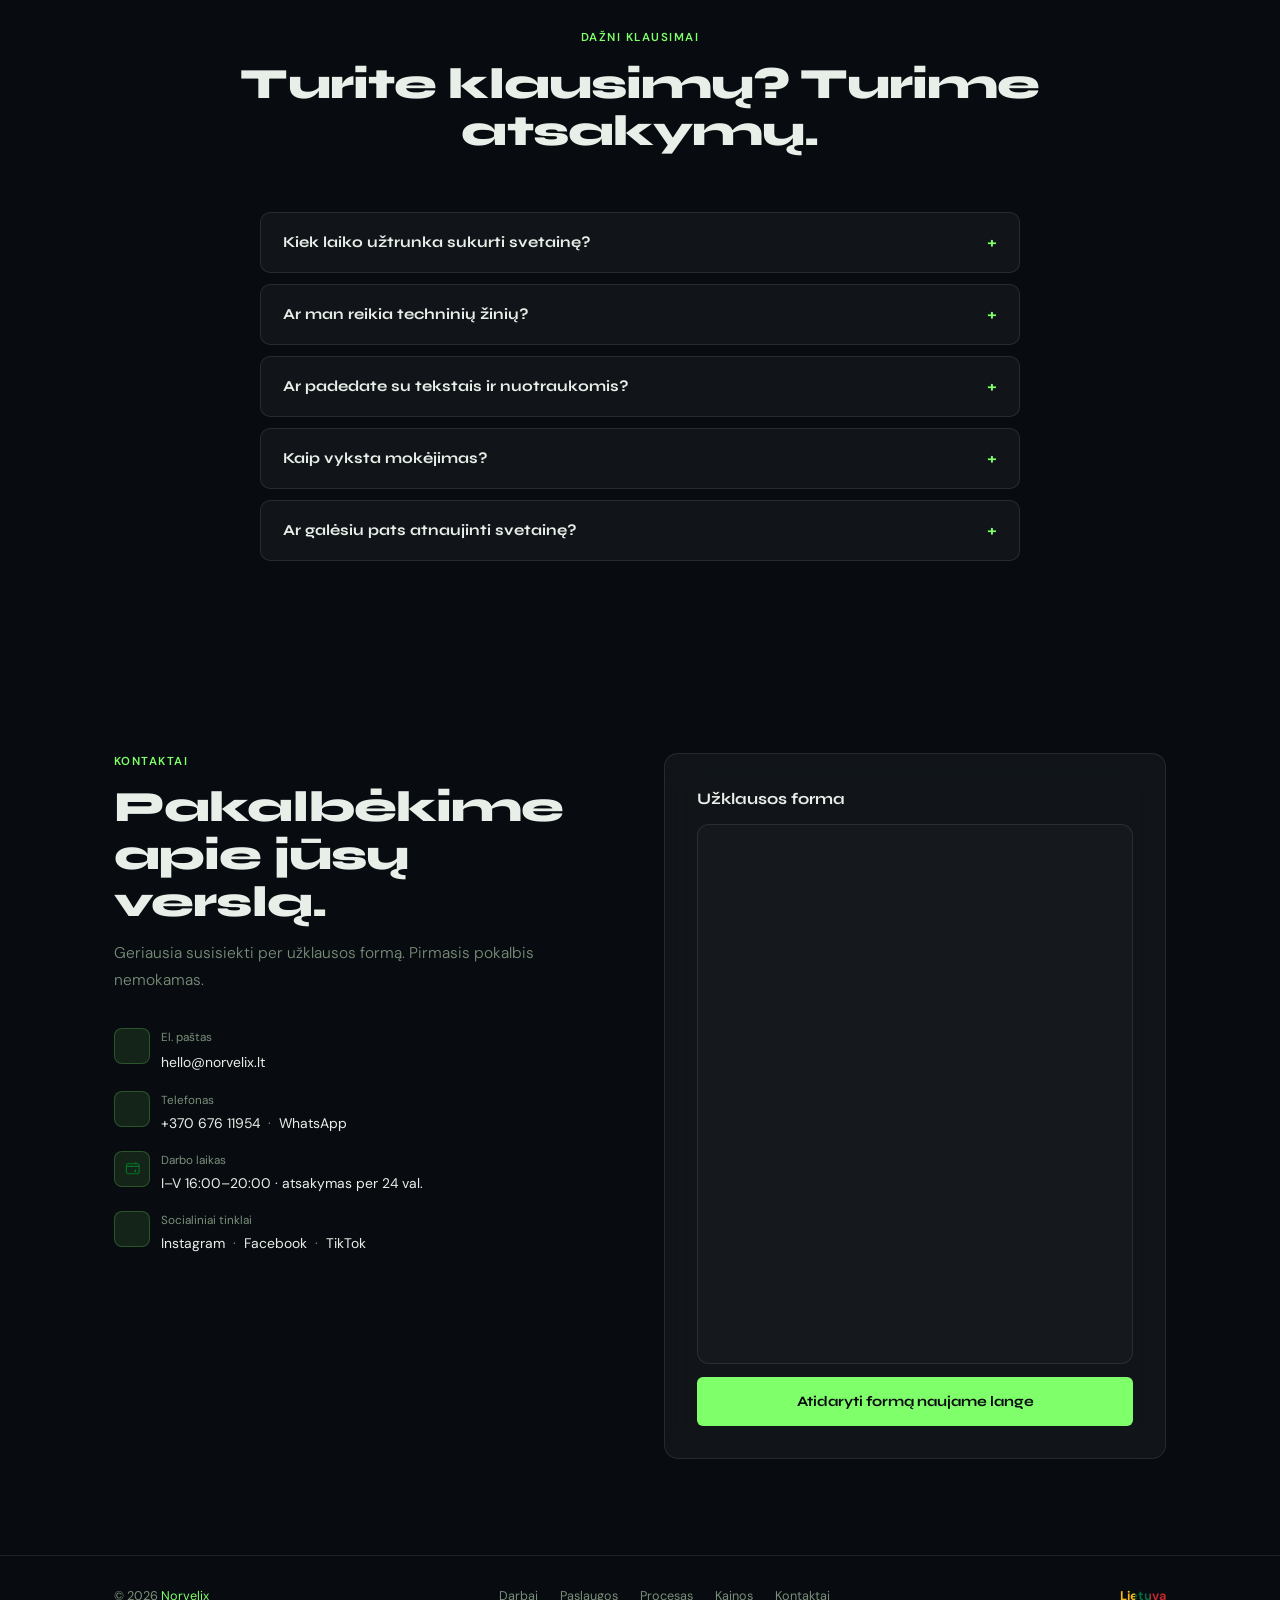
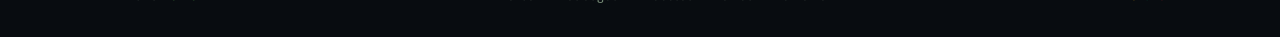
==== commit 9b6f0d64: "changed all of the structure" ====
--- a/index.html
+++ b/index.html
@@ -3,106 +3,62 @@
 <head>
   <meta charset="UTF-8" />
   <meta name="viewport" content="width=device-width, initial-scale=1.0" />
-  <title>Norvelix — Svetainių kūrimas verslui</title>
-  <meta name="description" content="Norvelix kuria profesionalias, greitas ir mobiliesiems pritaikytas svetaines Lietuvos verslams. Aiškus procesas, skaidrios kainos ir realūs rezultatai." />
-  <meta name="robots" content="index, follow" />
+  <title>Svetainių kūrimas verslui Lietuvoje | Norvelix</title>
+  <meta name="description" content="Norvelix kuria profesionalias, greitas ir mobiliesiems pritaikytas svetaines Lietuvos verslams. Svetainių kūrimas per 1–2 savaites, aiškus procesas ir skaidrios kainos." />
+  <meta name="robots" content="index, follow, max-image-preview:large, max-snippet:-1, max-video-preview:-1" />
   <meta name="theme-color" content="#080c10" />
-  <link rel="alternate" hreflang="lt" href="/" />
-  <link rel="alternate" hreflang="en" href="/en/" />
-  <link rel="alternate" hreflang="x-default" href="/" />
+  <meta name="author" content="Norvelix" />
+  <link rel="canonical" href="https://norvelix.lt/" />
+  <link rel="alternate" hreflang="lt" href="https://norvelix.lt/" />
+  <link rel="alternate" hreflang="en" href="https://norvelix.lt/en/" />
+  <link rel="alternate" hreflang="x-default" href="https://norvelix.lt/" />
   <meta property="og:type" content="website" />
   <meta property="og:locale" content="lt_LT" />
+  <meta property="og:locale:alternate" content="en_US" />
   <meta property="og:site_name" content="Norvelix" />
-  <meta property="og:title" content="Norvelix — Svetainių kūrimas verslui" />
-  <meta property="og:description" content="Profesionalios svetainės Lietuvos verslams: modernus dizainas, aiškus procesas ir greitas paleidimas." />
-  <meta property="og:image" content="og-image.svg" />
+  <meta property="og:url" content="https://norvelix.lt/" />
+  <meta property="og:title" content="Svetainių kūrimas verslui Lietuvoje | Norvelix" />
+  <meta property="og:description" content="Profesionalios svetainės Lietuvos verslams: modernus dizainas, aiškus procesas, SEO pagrindai ir greitas paleidimas." />
+  <meta property="og:image" content="https://norvelix.lt/og-image.svg" />
+  <meta property="og:image:alt" content="Norvelix svetainių kūrimo agentūros vizualas" />
   <meta name="twitter:card" content="summary_large_image" />
-  <meta name="twitter:title" content="Norvelix — Svetainių kūrimas verslui" />
-  <meta name="twitter:description" content="Profesionalios svetainės Lietuvos verslams: modernus dizainas, aiškus procesas ir greitas paleidimas." />
-  <meta name="twitter:image" content="og-image.svg" />
+  <meta name="twitter:title" content="Svetainių kūrimas verslui Lietuvoje | Norvelix" />
+  <meta name="twitter:description" content="Profesionalios svetainės Lietuvos verslams: modernus dizainas, aiškus procesas, SEO pagrindai ir greitas paleidimas." />
+  <meta name="twitter:image" content="https://norvelix.lt/og-image.svg" />
+  <meta name="google-analytics-id" content="G-QP59VZZDCV" />
+  <meta name="microsoft-clarity-id" content="wif67cru9z" />
   <link rel="icon" href="favicon.svg" type="image/svg+xml" />
   <link rel="preconnect" href="https://fonts.googleapis.com" />
   <link rel="preconnect" href="https://fonts.gstatic.com" crossorigin />
   <link href="https://fonts.googleapis.com/css2?family=Syne:wght@400;600;700;800&family=DM+Sans:ital,opsz,wght@0,9..40,300;0,9..40,400;1,9..40,300&display=swap" rel="stylesheet" />
   <link rel="stylesheet" href="style.css" />
-  <script type="application/ld+json">
-    {
-      "@context": "https://schema.org",
-      "@type": "ProfessionalService",
-      "name": "Norvelix",
-      "url": "https://norvelix.lt",
-      "areaServed": {
-        "@type": "Country",
-        "name": "Lithuania"
-      },
-      "description": "Norvelix kuria profesionalias svetaines Lietuvos verslams.",
-      "email": "info@norvelix.lt",
-      "telephone": "+37067611954",
-      "openingHoursSpecification": [
-        {
-          "@type": "OpeningHoursSpecification",
-          "dayOfWeek": [
-            "Monday",
-            "Tuesday",
-            "Wednesday",
-            "Thursday",
-            "Friday"
-          ],
-          "opens": "16:00",
-          "closes": "20:00"
-        }
-      ],
-      "sameAs": [
-        "https://instagram.com/norvelix",
-        "https://facebook.com/norvelix",
-        "https://www.tiktok.com/@norvelix"
-      ],
-      "serviceType": [
-        "Website design",
-        "Website development",
-        "Landing page design",
-        "Website support"
-      ]
-    }
-  </script>
+  <script type="application/ld+json">{"@context":"https://schema.org","@type":"ProfessionalService","name":"Norvelix","url":"https://norvelix.lt","areaServed":{"@type":"Country","name":"Lithuania"},"description":"Norvelix kuria profesionalias svetaines Lietuvos verslams.","email":"hello@norvelix.lt","telephone":"+37067611954","openingHoursSpecification":[{"@type":"OpeningHoursSpecification","dayOfWeek":["Monday","Tuesday","Wednesday","Thursday","Friday"],"opens":"16:00","closes":"20:00"}],"sameAs":["https://instagram.com/norvelix.lt","https://www.facebook.com/profile.php?id=61563215660618","https://www.tiktok.com/@norvelix.lt"],"serviceType":["Website design","Website development","Landing page design","Website support"]}</script>
+  <script type="application/ld+json">{"@context":"https://schema.org","@type":"WebSite","name":"Norvelix","url":"https://norvelix.lt/","inLanguage":"lt","publisher":{"@type":"Organization","name":"Norvelix","url":"https://norvelix.lt/"}}</script>
+  <script type="application/ld+json">{"@context":"https://schema.org","@type":"FAQPage","inLanguage":"lt","mainEntity":[{"@type":"Question","name":"Kiek laiko užtrunka sukurti svetainę?","acceptedAnswer":{"@type":"Answer","text":"1 puslapio svetainę pristatome per 5–7 darbo dienas, o pilną svetainę per 10–14 dienų. Laikas priklauso nuo projekto sudėtingumo ir turinio paruošimo."}},{"@type":"Question","name":"Ar man reikia techninių žinių?","acceptedAnswer":{"@type":"Answer","text":"Visiškai ne. Viską paaiškiname paprastai ir pasirūpiname technine puse už jus."}},{"@type":"Question","name":"Ar padedate su tekstais ir nuotraukomis?","acceptedAnswer":{"@type":"Answer","text":"Taip. Galime padėti su antraštėmis, paslaugų aprašymais, struktūra ir vizualine kryptimi, jei neturite paruošto turinio."}},{"@type":"Question","name":"Kaip vyksta mokėjimas?","acceptedAnswer":{"@type":"Answer","text":"Taikome 50% avansą prieš pradedant darbą ir 50% baigus projektą. Priimami bankiniai pavedimai."}},{"@type":"Question","name":"Ar galėsiu pats atnaujinti svetainę?","acceptedAnswer":{"@type":"Answer","text":"Taip, su mūsų pagalba. Padėsime atnaujinti pagrindinę informaciją arba galime integruoti turinio valdymo sistemą."}}]}</script>
 </head>
 <body>
 <a class="skip-link" href="#main-content">Praleisti į turinį</a>
-
 <div class="bg" aria-hidden="true">
-  <div class="bg-orb o1"></div>
-  <div class="bg-orb o2"></div>
-  <div class="bg-orb o3"></div>
-  <div class="bg-orb o4"></div>
+  <div class="bg-orb o1"></div><div class="bg-orb o2"></div>
+  <div class="bg-orb o3"></div><div class="bg-orb o4"></div>
 </div>
 <div class="grid-overlay" aria-hidden="true"></div>
 
 <nav id="nav" aria-label="Pagrindinė navigacija">
   <div class="wrap nav-inner">
     <a href="/" class="logo">Norvelix</a>
-
-    <button
-      type="button"
-      class="menu-toggle"
-      id="menu-toggle"
-      aria-expanded="false"
-      aria-controls="nav-panel"
-      aria-label="Atidaryti meniu">
-      <span></span>
-      <span></span>
-      <span></span>
+    <button type="button" class="menu-toggle" id="menu-toggle" aria-expanded="false" aria-controls="nav-panel" aria-label="Atidaryti meniu" data-open-label="Atidaryti meniu" data-close-label="Uždaryti meniu">
+      <span></span><span></span><span></span>
     </button>
-
     <div class="nav-panel" id="nav-panel">
       <ul class="nav-links">
+        <li><a href="#portfolio">Darbai</a></li>
         <li><a href="#services">Paslaugos</a></li>
-        <li><a href="#industries">Sektoriai</a></li>
         <li><a href="#process">Procesas</a></li>
         <li><a href="#pricing">Kainos</a></li>
         <li><a href="#faq">DUK</a></li>
         <li><a href="#contact">Kontaktai</a></li>
       </ul>
-
       <div class="nav-right">
         <div class="lang-toggle" role="group" aria-label="Kalbos pasirinkimas">
           <a class="lang-btn active" href="/" aria-current="page">LT</a>
@@ -115,436 +71,337 @@
 </nav>
 
 <main id="main-content">
-<section class="hero">
-  <div class="wrap">
-    <div class="hero-content fade-up">
-      <div class="hero-tag">Web agentūra · Lietuva · Modernios svetainės</div>
-
-      <h1>Modernios svetainės.<br><span class="hl">Realūs rezultatai.</span><br><span class="hm">Jūsų verslo augimui.</span></h1>
-
-      <p class="hero-sub">
-        Kuriame <strong>profesionalias svetaines</strong> vietinėms Lietuvos įmonėms. Padedame atrodyti patikimai internete, aiškiai pristatyti paslaugas ir paversti lankytojus klientais.
-      </p>
-
-      <div class="hero-btns">
-        <a href="#contact" class="btn-primary">Gauti pasiūlymą</a>
-        <a href="#services" class="btn-ghost">Peržiūrėti paslaugas</a>
-      </div>
-
-      <div class="hero-stats">
-        <div>
-          <div class="stat-num">Aiškus</div>
-          <div class="stat-label">terminai ir eiga</div>
-        </div>
-        <div>
-          <div class="stat-num">100%</div>
-          <div class="stat-label">sklandus procesas</div>
-        </div>
-        <div>
-          <div class="stat-num">LT</div>
-          <div class="stat-label">vietinė, asmeninė pagalba</div>
-        </div>
-        <div>
-          <div class="stat-num">1–2</div>
-          <div class="stat-label">savaitės iki naujos svetainės</div>
-        </div>
-      </div>
-    </div>
-  </div>
-</section>
-
-<section>
-  <div class="wrap">
-    <div class="section-header fade-up">
-      <div class="section-tag">Kodėl Norvelix</div>
-      <h2>Ne tik technologijos — partneris, kuriuo galite pasitikėti.</h2>
-      <p class="section-sub">Dirbame aiškiai, atsakingai ir skaidriai — nuo pirmo pokalbio iki paleidimo.</p>
-    </div>
-
-    <div class="grid-4">
-      <div class="glass-card fade-up">
-        <div class="card-icon icon-why-personal" aria-hidden="true"></div>
-        <div class="card-title">Individuali prieiga</div>
-        <p class="card-desc">Kiekvienas projektas unikalus. Sprendžiame būtent jūsų verslo iššūkius, o ne siūlome standartinį paketą.</p>
-      </div>
-      <div class="glass-card fade-up" style="transition-delay: 0.08s">
-        <div class="card-icon icon-why-fast" aria-hidden="true"></div>
-        <div class="card-title">Greitas pristatymas</div>
-        <p class="card-desc">Projektus planuojame aiškiais etapais ir dirbame sparčiai, kai greitai gauname jūsų grįžtamąjį ryšį.</p>
-      </div>
-      <div class="glass-card fade-up" style="transition-delay: 0.16s">
-        <div class="card-icon icon-why-transparent" aria-hidden="true"></div>
-        <div class="card-title">Visiškas skaidrumas</div>
-        <p class="card-desc">Jokių paslėptų mokesčių ar žargono. Visada žinosite, ką kuriame, kiek tai kainuoja ir kada bus paruošta.</p>
-      </div>
-      <div class="glass-card fade-up" style="transition-delay: 0.24s">
-        <div class="card-icon icon-why-partner" aria-hidden="true"></div>
-        <div class="card-title">Ilgalaikis mąstymas</div>
-        <p class="card-desc">Norime tapti jūsų ilgalaikiu technologijų partneriu — augti kartu su jūsų verslu, o ne tik atlikti vieną darbą.</p>
-      </div>
-    </div>
-  </div>
-</section>
-
-<section id="services">
-  <div class="wrap">
-    <div class="section-header fade-up">
-      <div class="section-tag">Paslaugos</div>
-      <h2>Dvi paslaugos. Vienas tikslas.</h2>
-      <p class="section-sub">Padedame jūsų verslui atrodyti profesionaliai internete ir lengviau paversti lankytojus klientais.</p>
-    </div>
-
-    <div class="grid-3">
-      <div class="glass-card fade-up">
-        <div class="service-badge">Svetainių kūrimas</div>
-        <div class="service-icon icon-service-web" aria-hidden="true"></div>
-        <div class="service-title">Profesionalios svetainės</div>
-        <p class="service-desc">Kuriame modernias, greitas ir mobiliesiems pritaikytas svetaines, kurios paverčia lankytojus klientais. Kiekviena svetainė tobuliname iki menkiausių detalių.</p>
-        <ul class="service-items">
-          <li>Individualus dizainas pagal jūsų prekės ženklą</li>
-          <li>Greitas įkėlimas ir SEO optimizacija</li>
-          <li>Kontaktų formos, Google Maps, socialiniai tinklai</li>
-          <li>Pritaikyta visiems ekranų dydžiams</li>
-          <li>Pristatoma per 1–2 savaites</li>
-          <li>Talpinimas ir domenas apmokami atskirai</li>
-        </ul>
-      </div>
-
-      <div class="glass-card fade-up" style="transition-delay: 0.1s">
-        <div class="service-badge">Papildoma priežiūra</div>
-        <div class="service-icon icon-service-support" aria-hidden="true"></div>
-        <div class="service-title">Svetainės priežiūra ir atnaujinimai</div>
-        <p class="service-desc">Po paleidimo galime padėti su turinio pakeitimais, smulkiais patobulinimais ir technine priežiūra, kad svetainė visada atrodytų tvarkingai.</p>
-        <ul class="service-items">
-          <li>Turinio atnaujinimai pagal poreikį</li>
-          <li>Smulkūs dizaino ir struktūros patobulinimai</li>
-          <li>Pagalba su kontaktais, tekstais ir nuotraukomis</li>
-          <li>Vienas kontaktinis asmuo visiems klausimams</li>
-          <li>Lanksti priežiūra po paleidimo</li>
-        </ul>
-      </div>
-    </div>
-  </div>
-</section>
-
-<section id="industries">
-  <div class="wrap">
-    <div class="section-header center fade-up">
-      <div class="section-tag">Sektoriai</div>
-      <h2>Sektoriai, kuriuose dirbame</h2>
-      <p class="section-sub">Turime patirties dirbant su įvairiomis vietinėmis Lietuvos įmonėmis ir žinome, ko reikia kiekvienam sektoriui.</p>
-    </div>
-
-    <div class="industries-grid">
-      <div class="ind-card fade-up">
-        <div class="ind-icon icon-ind-restaurant" aria-hidden="true"></div>
-        <div class="ind-name">Restoranai ir kavinės</div>
-        <p class="ind-desc">Meniu, rezervacijos ir profesionalus internetinis įvaizdis.</p>
-      </div>
-      <div class="ind-card fade-up" style="transition-delay: 0.05s">
-        <div class="ind-icon icon-ind-beauty" aria-hidden="true"></div>
-        <div class="ind-name">Grožio paslaugos</div>
-        <p class="ind-desc">Rezervacijų sistema, kainų sąrašai ir portfolio puslapiai salonui.</p>
-      </div>
-      <div class="ind-card fade-up" style="transition-delay: 0.1s">
-        <div class="ind-icon icon-ind-retail" aria-hidden="true"></div>
-        <div class="ind-name">Mažmeninė prekyba</div>
-        <p class="ind-desc">Produktų katalogas, parduotuvės informacija ir kontaktai.</p>
-      </div>
-      <div class="ind-card fade-up" style="transition-delay: 0.15s">
-        <div class="ind-icon icon-ind-trades" aria-hidden="true"></div>
-        <div class="ind-name">Amatai ir paslaugos</div>
-        <p class="ind-desc">Profesionalus tinklapis santechnikams, elektrikams ir meistrams.</p>
-      </div>
-      <div class="ind-card fade-up" style="transition-delay: 0.2s">
-        <div class="ind-icon icon-ind-health" aria-hidden="true"></div>
-        <div class="ind-name">Sveikata ir sportas</div>
-        <p class="ind-desc">Tvarkaraščiai, paslaugų puslapiai ir užklausų forma treneriams.</p>
-      </div>
-      <div class="ind-card fade-up" style="transition-delay: 0.25s">
-        <div class="ind-icon icon-ind-real-estate" aria-hidden="true"></div>
-        <div class="ind-name">Nekilnojamasis turtas</div>
-        <p class="ind-desc">Objektų katalogas, agentūros informacija ir klientų užklausos.</p>
-      </div>
-    </div>
-  </div>
-</section>
-
-<section id="process">
-  <div class="wrap">
-    <div class="section-header center fade-up">
-      <div class="section-tag">Procesas</div>
-      <h2>Paprastas 5 žingsnių metodas</h2>
-      <p class="section-sub">Nuo pirmojo pokalbio iki veikiančio projekto.</p>
-    </div>
-
-    <div class="steps">
-      <div class="step fade-up">
-        <div class="step-num">01</div>
-        <div>
-          <div class="step-title">Susipažįstame</div>
-          <p class="step-desc">Nemokamo pokalbio metu išklausome jūsų tikslus ir iššūkius. Kartu rasime, kokia svetainė geriausiai padės jūsų verslui augti.</p>
-        </div>
-      </div>
-      <div class="step fade-up" style="transition-delay: 0.07s">
-        <div class="step-num">02</div>
-        <div>
-          <div class="step-title">Ruošiame pasiūlymą</div>
-          <p class="step-desc">Gausite aiškų rašytinį planą — ką tiksliai sukursime, kiek tai kainuos ir kada bus paruošta. Jokių paslėptų mokesčių ar staigmenų.</p>
-        </div>
-      </div>
-      <div class="step fade-up" style="transition-delay: 0.13s">
-        <div class="step-num">03</div>
-        <div>
-          <div class="step-title">Kuriame svetainę</div>
-          <p class="step-desc">Pradedamas darbas. Kuriame jūsų svetainę, reguliariai informuojame apie pažangą ir įtraukiame jūsų atsiliepimus viso proceso metu.</p>
-        </div>
-      </div>
-      <div class="step fade-up" style="transition-delay: 0.18s">
-        <div class="step-num">04</div>
-        <div>
-          <div class="step-title">Peržiūra ir tobulinimas</div>
-          <p class="step-desc">Jūs peržiūrite rezultatą ir pateikiate atsiliepimus. Tobuliname tol, kol viskas atitinka lūkesčius ir esate pilnai patenkinti.</p>
-        </div>
-      </div>
-      <div class="step fade-up" style="transition-delay: 0.23s">
-        <div class="step-num">05</div>
-        <div>
-          <div class="step-title">Paleidimas ir palaikymas</div>
-          <p class="step-desc">Projektas paleidžiamas. Esame pasiekiami klausimams ir pagalbai ne tik projekto metu, bet ir vėliau.</p>
-        </div>
-      </div>
-    </div>
-  </div>
-</section>
-
-<section id="pricing">
-  <div class="wrap">
-    <div class="section-header center fade-up">
-      <div class="section-tag">Kainos</div>
-      <h2>Kainos atitinkančios jūsų poreikius.</h2>
-      <p class="section-sub">Individualūs pasiūlymai pagal jūsų poreikius. Talpinimas ir domenas apmokami atskirai pagal pasirinktą sprendimą.</p>
-    </div>
-
-    <div class="pricing-grid">
-      <div class="glass-card price-card fade-up">
-        <div class="price-name">Starter'is </div>
-        <div class="price-note">Paprasta ir greitai paruošiama svetainė. Susisiekyte su mumis ir gaukite pasiūlymą.</div>
-        <ul class="price-features">
-          <li>Iki 3 puslapių</li>
-          <li>Prisitaikymas prie telefono </li>
-          <li>Kontaktų forma</li>
-          <li>Greitas paleidimas</li>
-        </ul>
-        <a href="#contact" class="price-btn outline">Gauti pasiūlymą</a>
-      </div>
-
-      <div class="glass-card price-card featured fade-up" style="transition-delay: 0.1s">
-        <div class="featured-badge">Populiariausia</div>
-        <div class="price-name">Verslo svetainė</div>
-        <div class="price-note">Pilnavertė svetainė, kuri kuria pasitikėjimą ir patrauklumą klientams. Susisiekyte su mumis ir gaukite pasiūlymą.</div>
-        <ul class="price-features">
-          <li>4–8 puslapiai</li>
-          <li>Individualus dizainas</li>
-          <li>SEO pagrindai</li>
-          <li>Kontaktų formos / integracijos</li>
-          <li>Optimizuota sparta</li>
-        </ul>
-        <a href="#contact" class="price-btn solid">Gauti pasiūlymą</a>
-      </div>
-
-      <div class="glass-card price-card fade-up" style="transition-delay: 0.2s">
-        <div class="price-name">Premium sprendimas</div>
-        <div class="price-note">Didelios sveitainės sprendimai pagal jūsų specifinius poreikius. Susisiekyte su mumis ir gaukite pasiūlymą.</div>
-        <ul class="price-features">
-          <li>Neribota struktūra</li>
-          <li>Unikalios funkcijos (rezervacijos, sistemos ir pan.)</li>
-          <li>Integracijos su kitomis platformomis</li>
-          <li>Maksimalus našumas ir lankstumas</li>
-        </ul>
-        <a href="#contact" class="price-btn outline">Gauti pasiūlymą</a>
-      </div>
-    </div>
-  </div>
-</section>
-
-<section id="faq">
-  <div class="wrap">
-    <div class="section-header center fade-up">
-      <div class="section-tag">Dažni klausimai</div>
-      <h2>Turite klausimų? Turime atsakymų.</h2>
-    </div>
-
-    <div class="faq-list fade-up">
-      <div class="faq-item">
-        <button type="button" class="faq-q" aria-expanded="false" aria-controls="faq-a-1" id="faq-q-1">
-          <span>Kiek laiko užtrunka sukurti svetainę?</span>
-          <span class="faq-arrow" aria-hidden="true">+</span>
-        </button>
-        <div class="faq-a" id="faq-a-1" role="region" aria-labelledby="faq-q-1" hidden>
-          <div class="faq-a-inner">1 puslapio svetainę pristatome per 5–7 darbo dienas, o pilną svetainę per 10–14 dienų. Laikas priklauso nuo projekto sudėtingumo ir turinio paruošimo.</div>
-        </div>
-      </div>
-
-      <div class="faq-item">
-        <button type="button" class="faq-q" aria-expanded="false" aria-controls="faq-a-2" id="faq-q-2">
-          <span>Ar man reikia techninių žinių?</span>
-          <span class="faq-arrow" aria-hidden="true">+</span>
-        </button>
-        <div class="faq-a" id="faq-a-2" role="region" aria-labelledby="faq-q-2" hidden>
-          <div class="faq-a-inner">Visiškai ne. Viską paaiškiname paprastai ir pasirūpiname technine puse už jus.</div>
-        </div>
-      </div>
-
-      <div class="faq-item">
-        <button type="button" class="faq-q" aria-expanded="false" aria-controls="faq-a-3" id="faq-q-3">
-          <span>Ar padedate su tekstais ir nuotraukomis?</span>
-          <span class="faq-arrow" aria-hidden="true">+</span>
-        </button>
-        <div class="faq-a" id="faq-a-3" role="region" aria-labelledby="faq-q-3" hidden>
-          <div class="faq-a-inner">Taip. Galime padėti su antraštėmis, paslaugų aprašymais, struktūra ir vizualine kryptimi, jei neturite paruošto turinio.</div>
-        </div>
-      </div>
-
-      <div class="faq-item">
-        <button type="button" class="faq-q" aria-expanded="false" aria-controls="faq-a-4" id="faq-q-4">
-          <span>Kaip vyksta mokėjimas?</span>
-          <span class="faq-arrow" aria-hidden="true">+</span>
-        </button>
-        <div class="faq-a" id="faq-a-4" role="region" aria-labelledby="faq-q-4" hidden>
-          <div class="faq-a-inner">Taikome 50% avansą prieš pradedant darbą ir 50% baigus projektą. Priimami bankiniai pavedimai.</div>
-        </div>
-      </div>
-
-      <div class="faq-item">
-        <button type="button" class="faq-q" aria-expanded="false" aria-controls="faq-a-5" id="faq-q-5">
-          <span>Ar galėsiu pats atnaujinti svetainę?</span>
-          <span class="faq-arrow" aria-hidden="true">+</span>
-        </button>
-        <div class="faq-a" id="faq-a-5" role="region" aria-labelledby="faq-q-5" hidden>
-          <div class="faq-a-inner">Taip, su mūsų pagalba. Mes padėsime atnaujinti pagrindinę informaciją, arba galime integruoti paprastą turinio valdymo sistemą už papildomą mokestį.</div>
-        </div>
-      </div>
-    </div>
-  </div>
-</section>
-
-<section>
-  <div class="wrap">
-    <div class="cta-band fade-up">
-      <div class="section-tag">Pradėkime</div>
-      <h2>Pasiruošę naujai svetainei?</h2>
-      <p>Susisiekite ir per 24 valandas gausite atsakymą. Pirmasis pokalbis visiškai nemokamas ir neįpareigojantis.</p>
-      <a href="#contact" class="btn-primary">Gauti pasiūlymą</a>
-    </div>
-  </div>
-</section>
-
-<section id="contact">
-  <div class="wrap">
-    <div class="contact-grid">
-      <div class="fade-up">
-        <div class="section-tag">Kontaktai</div>
-        <h2>Pakalbėkime apie jūsų verslą.</h2>
-        <p class="section-sub contact-intro">Geriausia susisiekti per užklausos formą žemiau. Taip pat galite rašyti el. paštu arba skambinti — pirmasis pokalbis nemokamas.</p>
-        <div class="contact-item">
-          <div class="contact-icon icon-contact-mail" aria-hidden="true"></div>
-          <div>
-            <div class="contact-label">El. paštas</div>
-            <a class="contact-val" href="mailto:hello@norvelix.lt">hello@norvelix.lt</a>
-          </div>
-        </div>
-        <div class="contact-item">
-          <div class="contact-icon icon-contact-call" aria-hidden="true"></div>
-          <div>
-            <div class="contact-label">Telefonas</div>
-            <div class="contact-val">
-              <a href="tel:+37067611954">+370 676 11954</a>
-              <span class="contact-sep" aria-hidden="true">·</span>
-              <a href="https://wa.me/37067611954" target="_blank" rel="noreferrer noopener">WhatsApp</a>
+
+  <section class="hero">
+    <div class="wrap">
+      <div class="hero-content fade-up">
+        <div class="hero-tag">Web agentūra · Lietuva · svetainės</div>
+        <h1>Vienas pirmųjų dalykų,<br><span class="hl">kurį žmonės pastebi —</span><br><span class="hm">mes pasirūpiname, kad jis būtų įspūdingas.</span></h1>
+        <p class="hero-sub">Jūs žinote, ką siūlote. <strong>Mes pasirūpiname, kad tai matytų ir kiti.</strong> Kuriame svetaines Lietuvos verslams — per 1–2 savaites.</p>
+        <div class="hero-btns">
+          <a href="#contact" class="btn-primary">Gauti pasiūlymą</a>
+          <a href="#portfolio" class="btn-ghost">Peržiūrėti darbus</a>
+        </div>
+      </div>
+    </div>
+  </section>
+
+  <section id="portfolio">
+    <div class="wrap">
+      <div class="section-header fade-up">
+        <div class="section-tag">Darbai</div>
+        <h2>Pavyzdžiai, kaip galėtų atrodyti jūsų svetainė.</h2>
+        <p class="section-sub">Kelios koncepcijos skirtingoms verslo nišoms, parodančios aiškią struktūrą, gerą ritmą ir stiprų pirmą įspūdį.</p>
+      </div>
+      <div class="portfolio-tabs fade-up" role="tablist" aria-label="Darbų pavyzdžių kategorijos">
+        <button type="button" class="ptab active" data-tab="beauty">Grožio studija</button>
+        <button type="button" class="ptab" data-tab="food">Restoranas</button>
+        <button type="button" class="ptab" data-tab="realestate">NT projektas</button>
+      </div>
+      <div class="portfolio-panels fade-up" style="transition-delay:0.06s">
+
+        <div class="portfolio-panel active" id="tab-beauty">
+          <div class="portfolio-frame">
+            <div class="pf-browser">
+              <div class="pf-bar">
+                <div class="pf-dots"><span></span><span></span><span></span></div>
+                <div class="pf-address">norvelix.lt / demo / grozio-studija</div>
+              </div>
+              <div class="pf-screen beauty-screen">
+                <div class="pf-beauty-brandbar">
+                  <div class="pf-beauty-brand"><span class="pf-beauty-logo"></span><span>AURA</span></div>
+                  <div class="pf-beauty-menu"><i></i><i></i><i></i></div>
+                  <div class="pf-beauty-cta">REGISTRUOTIS</div>
+                </div>
+                <div class="pf-beauty-hero">
+                  <div class="pf-beauty-copy">
+                    <div class="pf-beauty-rule"></div>
+                    <div class="pf-eyebrow bronze">Grožio studija · Vilnius</div>
+                    <div class="pf-beauty-title">Tu nusipelnei<br>jaustis <em>nuostabiai.</em></div>
+                    <p class="pf-beauty-note">Nagai, oda ir pasitikėjimas vienoje erdvėje. Kiekviena detalė skirta jaukumui.</p>
+                    <div class="pf-beauty-btnrow"><span class="pf-beauty-btn-dark">REZERVUOTI VIZITĄ</span><span class="pf-beauty-btn-line">PASLAUGOS</span></div>
+                  </div>
+                  <div class="pf-beauty-gallery"><span class="b1"></span><span class="b2"></span><span class="b3"></span><span class="b4"></span></div>
+                </div>
+                <div class="pf-beauty-services">
+                  <div class="pf-beauty-service"><div class="code">01 / NAGAI</div><div class="title">Manikiūras ir gelis</div><div class="text">Klasikinis, gelinis, priauginimas.</div><div class="price">nuo 25€</div></div>
+                  <div class="pf-beauty-service"><div class="code">02 / ODA</div><div class="title">Veido priežiūra</div><div class="text">Gilus valymas, drėkinimas, skaistumas.</div><div class="price">nuo 45€</div></div>
+                  <div class="pf-beauty-service"><div class="code">03 / ĮVAIZDIS</div><div class="title">Makiažas</div><div class="text">Šventėms, vestuvėms, fotosesijoms.</div><div class="price">nuo 60€</div></div>
+                </div>
+                <div class="pf-beauty-bottom">
+                  <div class="pf-beauty-quote">
+                    <div class="q-mark">"</div>
+                    <p>Dveji metai čia ir vis tiek laukiu kiekvieno vizito. Atmosfera ir rezultatas visada aukšto lygio.</p>
+                    <div class="q-sign">LAURA K.</div>
+                  </div>
+                  <div class="pf-beauty-form">
+                    <div class="f-head">Rezervuokite vizitą internetu</div>
+                    <div class="f-input"></div>
+                    <div class="f-input"></div>
+                    <div class="f-input"></div>
+                    <div class="f-btn">SIŲSTI UŽKLAUSĄ</div>
+                  </div>
+                </div>
+              </div>
             </div>
           </div>
-        </div>
-        <div class="contact-item">
-          <div class="contact-icon icon-contact-location" aria-hidden="true"></div>
-          <div>
-            <div class="contact-label">Vieta</div>
-            <div class="contact-val">Lietuva · Dirbame nuotoliniu būdu</div>
-          </div>
-        </div>
-        <div class="contact-item">
-          <div class="contact-icon icon-contact-hours" aria-hidden="true"></div>
-          <div>
-            <div class="contact-label">Darbo laikas</div>
-            <div class="contact-val">Skambučiai ir žinutės vyksta I–V 16:00–20:00 (Vilniaus laiku). Savaitgaliais atsakoma tik iš anksto susitarus. Ne darbo metu atsakoma tik skubiais atvejais.</div>
-          </div>
-        </div>
-        <div class="contact-item">
-          <div class="contact-icon icon-contact-time" aria-hidden="true"></div>
-          <div>
-            <div class="contact-label">Atsakymo laikas</div>
-            <div class="contact-val">Per 24 valandas</div>
-          </div>
-        </div>
-        <div class="contact-item">
-          <div class="contact-icon icon-contact-social" aria-hidden="true"></div>
-          <div>
-            <div class="contact-label">Socialiniai tinklai</div>
-            <div class="contact-val">
-              <a href="https://instagram.com/norvelix.lt" target="_blank" rel="noreferrer noopener">Instagram</a>
-              <span class="contact-sep" aria-hidden="true">·</span>
-              <a href="https://www.facebook.com/profile.php?id=61563215660618" target="_blank" rel="noreferrer noopener">Facebook</a>
-              <span class="contact-sep" aria-hidden="true">·</span>
-              <a href="https://www.tiktok.com/@norvelix" target="_blank" rel="noreferrer noopener">TikTok</a>
+          <div class="portfolio-meta">
+            <div class="pm-tags"><span>Rezervacijos</span><span>Kainoraštis</span><span>Pritaikyta telefonams</span></div>
+          </div>
+        </div>
+
+        <div class="portfolio-panel" id="tab-food">
+          <div class="portfolio-frame">
+            <div class="pf-browser">
+              <div class="pf-bar">
+                <div class="pf-dots"><span></span><span></span><span></span></div>
+                <div class="pf-address">norvelix.lt / demo / restoranas</div>
+              </div>
+              <div class="pf-screen food-screen">
+                <div class="pf-food-hero">
+                  <div class="pf-food-photo-grid"><span class="f1"></span><span class="f2"></span><span class="f3"></span><span class="f4"></span><span class="f5"></span></div>
+                  <div class="pf-food-overlay">
+                    <div class="pf-food-top"><span class="pf-food-brand">ĄŽUOLAS</span><span class="pf-food-nav"><i></i><i></i><i></i></span><span class="pf-food-cta">REZERVUOTI</span></div>
+                    <div class="pf-food-kicker">RESTORANAS · KAUNAS · NUO 2016</div>
+                    <div class="pf-food-title">Lėtas maistas.<br>Geras vynas.<br><em>Ilgi vakarai.</em></div>
+                    <div class="pf-food-btns"><span class="pf-food-btn solid">REZERVUOTI STALIUKĄ</span><span class="pf-food-btn line">ŽIŪRĖTI MENIU</span></div>
+                  </div>
+                </div>
+                <div class="pf-food-lower">
+                  <div class="pf-food-menu">
+                    <div class="head">ŠIANDIENOS MENIU</div>
+                    <div class="row"><div><strong>Šaltibarščiai</strong><small>ožkos sūris · krapų aliejus</small></div><span>8€</span></div>
+                    <div class="row"><div><strong>Lėtai kepta antis</strong><small>grybai · bruknės · bulvės</small></div><span>19€</span></div>
+                    <div class="row"><div><strong>Medaus pyragas</strong><small>grietinė · karamelizuoti riešutai</small></div><span>7€</span></div>
+                    <div class="meta">Pilnas meniu vietoje ↗</div>
+                  </div>
+                  <div class="pf-food-location">
+                    <div class="head">RASITE MUS</div>
+                    <div class="map">ŽEMĖLAPIS</div>
+                    <div class="txt">Laisvės al. 12<br>Kaunas · Lietuva<br>Dirbame 12:00-22:00</div>
+                    <div class="call">+370 600 00000</div>
+                  </div>
+                </div>
+                <div class="pf-food-foot"><span>© 2026 RESTORANAS ĄŽUOLAS</span><span class="social"><i></i><i></i></span></div>
+              </div>
             </div>
           </div>
-        </div>
-	      </div>
-
-      <div class="glass-card fade-up" style="transition-delay: 0.1s">
-        <div class="contact-form" data-tally-embed data-tally-url="https://tally.so/embed/VLYyyJ?alignLeft=1&hideTitle=1&transparentBackground=1&dynamicHeight=1">
-          <div class="contact-form-head">
-            <div class="contact-form-title">Užklausos forma</div>
-            <p class="contact-form-copy">Forma atsidaro čia pat. Jei įkėlimas būtų užblokuotas, naudokite atsarginę nuorodą žemiau.</p>
-          </div>
-
-          <iframe
-            class="tally-frame"
-            data-tally-frame
-            title="Norvelix kontaktų forma"
-            loading="lazy"
-            referrerpolicy="strict-origin-when-cross-origin"></iframe>
-
-          <a
-            class="form-submit"
-            data-tally-link
-            href="https://tally.so/r/VLYyyJ"
-            target="_blank"
-            rel="noreferrer">Atidaryti formą naujame lange</a>
-
-          <p class="contact-form-note" data-tally-note hidden>Jei keisite formą, atnaujinkite `data-tally-url` reikšmę šiame bloke.</p>
-        </div>
-      </div>
-    </div>
-  </div>
-</section>
+          <div class="portfolio-meta">
+            <div class="pm-tags"><span>Meniu</span><span>Rezervacija</span><span>Lokacija</span></div>
+          </div>
+        </div>
+
+        <div class="portfolio-panel" id="tab-realestate">
+          <div class="portfolio-frame">
+            <div class="pf-browser">
+              <div class="pf-bar">
+                <div class="pf-dots"><span></span><span></span><span></span></div>
+                <div class="pf-address">norvelix.lt / demo / nt-projektas</div>
+              </div>
+              <div class="pf-screen re-screen">
+                <div class="pf-re-header">
+                  <div class="pf-re-brand"><span>NORD</span><small>HOME</small></div>
+                  <div class="pf-re-nav"><i></i><i></i><i></i><i></i></div>
+                  <div class="pf-re-cta">Kalbėti su brokeriu</div>
+                </div>
+                <div class="pf-re-hero-split">
+                  <div class="pf-re-copy">
+                    <div class="kicker">NEKILNOJAMASIS TURTAS · LIETUVA</div>
+                    <div class="title">Raskite namus,<br>kuriuos iš tiesų <em>pamėgsite.</em></div>
+                    <p>Atrinkti objektai visoje Lietuvoje su aiškia paieška ir greitu kontaktu su brokeriu.</p>
+                    <div class="actions"><span class="btn-dark">ŽIŪRĖTI OBJEKTUS</span><span class="btn-line">REZERVUOTI APŽIŪRĄ</span></div>
+                  </div>
+                  <div class="pf-re-gallery"><span></span><span></span><span></span><span></span></div>
+                </div>
+                <div class="pf-re-filter"><b>FILTRAS</b><span class="active">Visi</span><span>Vilnius</span><span>Kaunas</span><span>Klaipėda</span><span>Nauja statyba</span></div>
+                <div class="pf-re-grid">
+                  <article><div class="img"></div><div class="info"><strong>Gedimino pr. 45</strong><small>Vilnius · 2 kamb. · 58 m²</small><div class="row"><span>€185,000</span><i>Peržiūra ↗</i></div></div></article>
+                  <article><div class="img alt"></div><div class="info"><strong>Laisvės al. 12</strong><small>Kaunas · 3 kamb. · 74 m²</small><div class="row"><span>€149,000</span><i>Peržiūra ↗</i></div></div></article>
+                  <article><div class="img"></div><div class="info"><strong>Tilto g. 8</strong><small>Klaipėda · 1 kamb. · 38 m²</small><div class="row"><span>€89,000</span><i>Peržiūra ↗</i></div></div></article>
+                </div>
+                <div class="pf-re-stats"><div><strong>340+</strong><small>AKTYVIŲ OBJEKTŲ</small></div><div><strong>8 m.</strong><small>PATIRTIES RINKOJE</small></div><div><strong>97%</strong><small>KLIENTŲ PASITENKINIMAS</small></div></div>
+                <div class="pf-re-foot"><span>Rodomi 3 iš 340+ objektų</span><div class="actions"><i>Visi objektai</i><b>Kalbėti su brokeriu</b></div></div>
+              </div>
+            </div>
+          </div>
+          <div class="portfolio-meta">
+            <div class="pm-tags"><span>Objektų sąrašas</span><span>Filtravimas</span><span>Užklausa</span></div>
+          </div>
+        </div>
+
+      </div>
+    </div>
+  </section>
+  <section id="services">
+    <div class="wrap">
+      <div class="section-header fade-up">
+        <div class="section-tag">Paslaugos</div>
+        <h2>Dvi paslaugos. Vienas tikslas.</h2>
+        <p class="section-sub">Padedame jūsų verslui atrodyti profesionaliai internete ir lengviau paversti lankytojus klientais.</p>
+      </div>
+      <div class="grid-2 fade-up">
+        <div class="glass-card">
+          <div class="service-badge">Svetainių kūrimas</div>
+          <div class="service-icon icon-service-web" aria-hidden="true"></div>
+          <div class="service-title">Profesionalios svetainės</div>
+          <p class="service-desc">Modernios, greitos ir mobiliesiems pritaikytos svetainės. Aiški struktūra, stiprus pirmas įspūdis.</p>
+          <ul class="service-items">
+            <li>Individualus dizainas pagal jūsų prekės ženklą</li>
+            <li>Greitas įkėlimas ir SEO optimizacija</li>
+            <li>Kontaktų formos, Google Maps, socialiniai tinklai</li>
+            <li>Pritaikyta visiems ekranų dydžiams</li>
+            <li>Pristatoma per 1–2 savaites</li>
+          </ul>
+        </div>
+        <div class="glass-card">
+          <div class="service-badge">Papildoma priežiūra</div>
+          <div class="service-icon icon-service-support" aria-hidden="true"></div>
+          <div class="service-title">Priežiūra ir atnaujinimai</div>
+          <p class="service-desc">Po paleidimo galime padėti su turinio pakeitimais ir techniniais klausimais.</p>
+          <ul class="service-items">
+            <li>Turinio atnaujinimai pagal poreikį</li>
+            <li>Smulkūs dizaino patobulinimai</li>
+            <li>Vienas kontaktinis asmuo visiems klausimams</li>
+            <li>Lanksti priežiūra po paleidimo</li>
+          </ul>
+        </div>
+      </div>
+    </div>
+  </section>
+
+  <section id="process">
+    <div class="wrap">
+      <div class="section-header center fade-up">
+        <div class="section-tag">Procesas</div>
+        <h2>Paprastas 5 žingsnių metodas.</h2>
+        <p class="section-sub">Nuo pirmojo pokalbio iki veikiančio projekto — viskas aišku ir nuspėjama.</p>
+      </div>
+      <div class="stepper fade-up" style="transition-delay:0.06s">
+        <div class="stepper-nav">
+          <button class="step-btn active" data-step="0"><span class="step-num">01</span><span class="step-label">Susipažįstame</span></button>
+          <button class="step-btn" data-step="1"><span class="step-num">02</span><span class="step-label">Pasiūlymas</span></button>
+          <button class="step-btn" data-step="2"><span class="step-num">03</span><span class="step-label">Kūrimas</span></button>
+          <button class="step-btn" data-step="3"><span class="step-num">04</span><span class="step-label">Tobulinimas</span></button>
+          <button class="step-btn" data-step="4"><span class="step-num">05</span><span class="step-label">Paleidimas</span></button>
+        </div>
+        <div class="stepper-content">
+          <div class="step-panel active" data-panel="0"><div class="step-panel-num">01</div><h3>Susipažįstame</h3><p>Nemokamo pokalbio metu išklausome jūsų tikslus ir iššūkius. Kartu rasime, kokia svetainė geriausiai padės jūsų verslui augti.</p></div>
+          <div class="step-panel" data-panel="1"><div class="step-panel-num">02</div><h3>Ruošiame pasiūlymą</h3><p>Gausite aiškų rašytinį planą — ką tiksliai sukursime, kiek tai kainuos ir kada bus paruošta. Jokių paslėptų mokesčių.</p></div>
+          <div class="step-panel" data-panel="2"><div class="step-panel-num">03</div><h3>Kuriame svetainę</h3><p>Pradedamas darbas. Reguliariai informuojame apie pažangą ir įtraukiame jūsų atsiliepimus viso proceso metu.</p></div>
+          <div class="step-panel" data-panel="3"><div class="step-panel-num">04</div><h3>Peržiūra ir tobulinimas</h3><p>Jūs peržiūrite rezultatą ir pateikiate atsiliepimus. Tobuliname tol, kol viskas atitinka lūkesčius.</p></div>
+          <div class="step-panel" data-panel="4"><div class="step-panel-num">05</div><h3>Paleidimas ir palaikymas</h3><p>Projektas paleidžiamas. Esame pasiekiami klausimams ir pagalbai — ne tik projekto metu, bet ir vėliau.</p></div>
+        </div>
+      </div>
+    </div>
+  </section>
+
+  <section id="pricing">
+    <div class="wrap">
+      <div class="section-header center fade-up">
+        <div class="section-tag">Kainos</div>
+        <h2>Skaidrios kainos. Be staigmenų.</h2>
+        <p class="section-sub">Talpinimas ir domenas apmokami atskirai. Kaina priklauso nuo projekto sunkumo, tad tikslią kainą gausite po pirmo pokalbio.</p>
+      </div>
+      <div class="pricing-grid fade-up">
+        <div class="glass-card price-card">
+          <div class="price-name">Pradinis</div>
+          <div class="price-amount">nuo 199€</div>
+          <div class="price-note">Iki 3 puslapių. Greitas ir tvarkingas prisistatymas internete.</div>
+          <ul class="price-features">
+            <li>Iki 3 puslapių</li>
+            <li>Prisitaikymas prie telefono</li>
+            <li>Kontaktų forma</li>
+            <li>Greitas paleidimas</li>
+          </ul>
+          <a href="#contact" class="price-btn outline">Susisiekti</a>
+        </div>
+        <div class="glass-card price-card featured">
+          <div class="featured-badge">Populiariausia</div>
+          <div class="price-name">Verslo svetainė</div>
+          <div class="price-amount">nuo 599€</div>
+          <div class="price-note">4–8 puslapiai. Pilnavertė svetainė, kuri kuria pasitikėjimą.</div>
+          <ul class="price-features">
+            <li>4–8 puslapiai</li>
+            <li>Individualus dizainas</li>
+            <li>SEO pagrindai</li>
+            <li>Kontaktų formos / integracijos</li>
+            <li>Optimizuota sparta</li>
+          </ul>
+          <a href="#contact" class="price-btn solid">Gauti pasiūlymą</a>
+        </div>
+        <div class="glass-card price-card">
+          <div class="price-name">Premium sprendimas</div>
+          <div class="price-amount">nuo 999€</div>
+          <div class="price-note">Sudėtingesni projektai su unikaliomis funkcijomis.</div>
+          <ul class="price-features">
+            <li>Neribota struktūra</li>
+            <li>Unikalios funkcijos (rezervacijos, sistemos)</li>
+            <li>Integracijos su kitomis platformomis</li>
+            <li>Maksimalus našumas ir lankstumas</li>
+          </ul>
+          <a href="#contact" class="price-btn outline">Pradėkime dirbti</a>
+        </div>
+      </div>
+    </div>
+  </section>
+
+  <section id="faq">
+    <div class="wrap">
+      <div class="section-header center fade-up">
+        <div class="section-tag">Dažni klausimai</div>
+        <h2>Turite klausimų? Turime atsakymų.</h2>
+      </div>
+      <div class="faq-list fade-up">
+        <div class="faq-item"><button type="button" class="faq-q" aria-expanded="false" aria-controls="faq-a-1" id="faq-q-1"><span>Kiek laiko užtrunka sukurti svetainę?</span><span class="faq-arrow" aria-hidden="true">+</span></button><div class="faq-a" id="faq-a-1" role="region" aria-labelledby="faq-q-1" hidden><div class="faq-a-inner">1 puslapio svetainę pristatome per 5–7 darbo dienas, o pilną svetainę per 10–14 dienų. Laikas priklauso nuo projekto sudėtingumo ir turinio paruošimo.</div></div></div>
+        <div class="faq-item"><button type="button" class="faq-q" aria-expanded="false" aria-controls="faq-a-2" id="faq-q-2"><span>Ar man reikia techninių žinių?</span><span class="faq-arrow" aria-hidden="true">+</span></button><div class="faq-a" id="faq-a-2" role="region" aria-labelledby="faq-q-2" hidden><div class="faq-a-inner">Visiškai ne. Viską paaiškiname paprastai ir pasirūpiname technine puse už jus.</div></div></div>
+        <div class="faq-item"><button type="button" class="faq-q" aria-expanded="false" aria-controls="faq-a-3" id="faq-q-3"><span>Ar padedate su tekstais ir nuotraukomis?</span><span class="faq-arrow" aria-hidden="true">+</span></button><div class="faq-a" id="faq-a-3" role="region" aria-labelledby="faq-q-3" hidden><div class="faq-a-inner">Taip. Galime padėti su antraštėmis, paslaugų aprašymais, struktūra ir vizualine kryptimi, jei neturite paruošto turinio.</div></div></div>
+        <div class="faq-item"><button type="button" class="faq-q" aria-expanded="false" aria-controls="faq-a-4" id="faq-q-4"><span>Kaip vyksta mokėjimas?</span><span class="faq-arrow" aria-hidden="true">+</span></button><div class="faq-a" id="faq-a-4" role="region" aria-labelledby="faq-q-4" hidden><div class="faq-a-inner">Taikome 50% avansą prieš pradedant darbą ir 50% baigus projektą. Priimami bankiniai pavedimai.</div></div></div>
+        <div class="faq-item"><button type="button" class="faq-q" aria-expanded="false" aria-controls="faq-a-5" id="faq-q-5"><span>Ar galėsiu pats atnaujinti svetainę?</span><span class="faq-arrow" aria-hidden="true">+</span></button><div class="faq-a" id="faq-a-5" role="region" aria-labelledby="faq-q-5" hidden><div class="faq-a-inner">Taip, su mūsų pagalba. Padėsime atnaujinti pagrindinę informaciją arba galime integruoti turinio valdymo sistemą.</div></div></div>
+      </div>
+    </div>
+  </section>
+
+  <section id="contact">
+    <div class="wrap">
+      <div class="contact-grid">
+        <div class="fade-up">
+          <div class="section-tag">Kontaktai</div>
+          <h2>Pakalbėkime apie jūsų verslą.</h2>
+          <p class="section-sub contact-intro">Geriausia susisiekti per užklausos formą. Pirmasis pokalbis nemokamas.</p>
+          <div class="contact-item"><div class="contact-icon icon-contact-mail" aria-hidden="true"></div><div><div class="contact-label">El. paštas</div><a class="contact-val" href="mailto:hello@norvelix.lt">hello@norvelix.lt</a></div></div>
+          <div class="contact-item"><div class="contact-icon icon-contact-call" aria-hidden="true"></div><div><div class="contact-label">Telefonas</div><div class="contact-val"><a href="tel:+37067611954">+370 676 11954</a><span class="contact-sep" aria-hidden="true">·</span><a href="https://wa.me/37067611954" target="_blank" rel="noreferrer noopener">WhatsApp</a></div></div></div>
+          <div class="contact-item"><div class="contact-icon icon-contact-hours" aria-hidden="true"></div><div><div class="contact-label">Darbo laikas</div><div class="contact-val">I–V 16:00–20:00 · atsakymas per 24 val.</div></div></div>
+          <div class="contact-item"><div class="contact-icon icon-contact-social" aria-hidden="true"></div><div><div class="contact-label">Socialiniai tinklai</div><div class="contact-val"><a href="https://instagram.com/norvelix.lt" target="_blank" rel="noreferrer noopener">Instagram</a><span class="contact-sep" aria-hidden="true">·</span><a href="https://www.facebook.com/profile.php?id=61563215660618" target="_blank" rel="noreferrer noopener">Facebook</a><span class="contact-sep" aria-hidden="true">·</span><a href="https://www.tiktok.com/@norvelix.lt" target="_blank" rel="noreferrer noopener">TikTok</a></div></div></div>
+        </div>
+        <div class="glass-card fade-up" style="transition-delay: 0.1s">
+          <div class="contact-form" data-tally-embed data-tally-url="https://tally.so/embed/VLYyyJ?alignLeft=1&hideTitle=1&transparentBackground=1&dynamicHeight=1">
+            <div class="contact-form-head"><div class="contact-form-title">Užklausos forma</div></div>
+            <iframe class="tally-frame" data-tally-frame title="Norvelix kontaktų forma" loading="lazy" referrerpolicy="strict-origin-when-cross-origin"></iframe>
+            <a class="form-submit" data-tally-link href="https://tally.so/r/VLYyyJ" target="_blank" rel="noreferrer">Atidaryti formą naujame lange</a>
+            <p class="contact-form-note" data-tally-note hidden>Jei keisite formą, atnaujinkite `data-tally-url` reikšmę šiame bloke.</p>
+          </div>
+        </div>
+      </div>
+    </div>
+  </section>
+
 </main>
 
 <footer>
   <div class="wrap">
     <div class="footer-inner">
       <div class="footer-brand">© 2026 <span>Norvelix</span></div>
-	      <div class="footer-links">
-	        <a href="#services">Paslaugos</a>
-	        <a href="#process">Procesas</a>
-	        <a href="#faq">DUK</a>
-	        <a href="#contact">Kontaktai</a>
-	      </div>
-	      <div class="footer-flag-lt">Lietuva</div>
-	    </div>
-	  </div>
-	</footer>
-
+      <div class="footer-links">
+        <a href="#portfolio">Darbai</a>
+        <a href="#services">Paslaugos</a>
+        <a href="#process">Procesas</a>
+        <a href="#pricing">Kainos</a>
+        <a href="#contact">Kontaktai</a>
+      </div>
+      <div class="footer-flag-lt">Lietuva</div>
+    </div>
+  </div>
+</footer>
 <script src="main.js"></script>
 </body>
 </html>
--- a/style.css
+++ b/style.css
@@ -191,9 +191,9 @@
 
 /* ── HERO ── */
 .hero {
-  min-height: 100vh;
+  min-height: 88vh;
   display: flex; align-items: center;
-  padding: 130px 0 80px;
+  padding: 130px 0 64px;
 }
 .hero-content { max-width: 800px; }
 
@@ -229,7 +229,7 @@
 
 .hero-sub {
   font-size: 1.1rem; color: var(--muted);
-  max-width: 560px; margin-bottom: 42px;
+  max-width: 560px; margin-bottom: 30px;
   font-weight: 300; line-height: 1.75;
 }
 .hero-sub strong { color: var(--text); font-weight: 400; }
@@ -892,3 +892,830 @@
     transform: none;
   }
 }
+
+/* ══ GRID-2 ══ */
+.grid-2 { display: grid; grid-template-columns: repeat(auto-fit, minmax(300px, 1fr)); gap: 22px; }
+
+/* ══ PORTFOLIO ══ */
+.portfolio-tabs { display: flex; gap: 10px; flex-wrap: wrap; margin-bottom: 24px; }
+.ptab { padding: 10px 22px; border: 1px solid var(--glass-border); border-radius: 100px; background: var(--glass); color: var(--muted); font-family: 'Syne', sans-serif; font-size: 0.84rem; font-weight: 700; cursor: pointer; transition: all 0.2s; }
+.ptab:hover { color: var(--text); border-color: rgba(127,255,106,0.3); }
+.ptab.active { background: var(--green-dim); border-color: var(--green-border); color: var(--green); }
+
+.portfolio-panels { position: relative; }
+.portfolio-panel { display: none; }
+.portfolio-panel.active { display: grid; gap: 24px; animation: pfIn 0.3s ease; }
+@keyframes pfIn { from { opacity:0; transform:translateY(8px); } to { opacity:1; transform:translateY(0); } }
+
+.portfolio-frame { display: grid; grid-template-columns: minmax(0,1fr); gap: 20px; align-items: start; }
+
+/* browser chrome */
+.pf-browser { border: 1px solid var(--glass-border); border-radius: 12px; overflow: hidden; background: rgba(255,255,255,0.03); box-shadow: 0 20px 60px rgba(0,0,0,0.3); }
+.pf-bar { display: flex; align-items: center; gap: 12px; padding: 10px 14px; border-bottom: 1px solid var(--glass-border); background: rgba(255,255,255,0.03); }
+.pf-dots { display: flex; gap: 5px; flex-shrink: 0; }
+.pf-dots span { width: 9px; height: 9px; border-radius: 50%; }
+.pf-dots span:nth-child(1) { background: #ff7b72; }
+.pf-dots span:nth-child(2) { background: #ffd76a; }
+.pf-dots span:nth-child(3) { background: #8be28b; }
+.pf-address { flex: 1; padding: 5px 12px; border: 1px solid var(--glass-border); border-radius: 100px; color: var(--muted); font-size: 0.76rem; text-align: center; white-space: nowrap; overflow: hidden; text-overflow: ellipsis; }
+
+.pf-screen { padding: 18px; display: grid; gap: 14px; min-height: 360px; }
+.beauty-screen { background: linear-gradient(160deg, rgba(255,190,118,0.08) 0%, rgba(105,215,255,0.05) 100%); }
+.food-screen   { background: linear-gradient(160deg, rgba(255,150,50,0.12) 0%, rgba(30,15,0,0.25) 100%); }
+.re-screen     { background: linear-gradient(160deg, rgba(105,215,255,0.09) 0%, rgba(127,255,106,0.05) 100%); }
+
+/* nav strip inside mockup */
+.pf-nav-strip { display: flex; align-items: center; justify-content: space-between; padding: 7px 11px; border: 1px solid var(--glass-border); border-radius: 7px; background: rgba(255,255,255,0.04); }
+.pf-logo-dot { width: 20px; height: 20px; border-radius: 50%; background: var(--green); }
+.pf-logo-dot.amber { background: #ffbe76; }
+.pf-logo-dot.blue  { background: #69d7ff; }
+.pf-nav-items { display: flex; gap: 9px; }
+.pf-nav-items i { display: block; width: 28px; height: 7px; border-radius: 100px; background: rgba(255,255,255,0.13); }
+.pf-cta-pill { padding: 4px 11px; border-radius: 100px; font-size: 0.72rem; font-family: 'Syne', sans-serif; font-weight: 700; }
+.accent-green { background: var(--green); color: #080c10; }
+.accent-amber { background: #ffbe76; color: #1a0e00; }
+.accent-blue  { background: #69d7ff; color: #071017; }
+
+/* hero block */
+.pf-hero-block { display: grid; gap: 9px; }
+.pf-eyebrow { font-size: 0.68rem; font-weight: 700; text-transform: uppercase; letter-spacing: 0.09em; color: var(--green); }
+.pf-eyebrow.amber { color: #ffbe76; }
+.pf-eyebrow.blue  { color: #69d7ff; }
+.pf-h1 { font-family: 'Syne', sans-serif; font-size: 1.25rem; font-weight: 800; line-height: 1.1; color: var(--text); }
+.pf-btns { display: flex; gap: 8px; flex-wrap: wrap; }
+.pf-btn { display: inline-flex; align-items: center; padding: 7px 13px; border-radius: 5px; font-family: 'Syne', sans-serif; font-size: 0.78rem; font-weight: 700; }
+.pf-btn.solid { background: var(--green); color: #080c10; }
+.pf-btn.outline { border: 1px solid var(--glass-border); color: var(--text); }
+.pf-btn.amber-solid { background: #ffbe76; color: #1a0e00; }
+
+/* cards row */
+.pf-cards-row { display: grid; grid-template-columns: repeat(3,1fr); gap: 9px; }
+.pf-card { padding: 12px; border: 1px solid var(--glass-border); border-radius: 8px; background: rgba(255,255,255,0.04); display: grid; gap: 9px; }
+.pf-card-icon { width: 24px; height: 24px; border-radius: 6px; background: rgba(127,255,106,0.18); }
+.pf-card-icon.warm { background: rgba(255,190,118,0.28); }
+.pf-card-lines { display: grid; gap: 5px; }
+.pf-card-lines i { display: block; height: 7px; border-radius: 100px; background: rgba(255,255,255,0.14); }
+.pf-card-lines i.w70 { width:70%; } .pf-card-lines i.w50 { width:50%; }
+.pf-card-lines i.w60 { width:60%; } .pf-card-lines i.w80 { width:80%; }
+.pf-card-lines i.w75 { width:75%; } .pf-card-lines i.w55 { width:55%; }
+
+/* price strip */
+.pf-price-strip { display: grid; grid-template-columns: repeat(3,1fr); gap: 9px; padding: 11px; border: 1px solid var(--glass-border); border-radius: 8px; background: rgba(255,255,255,0.03); }
+.pf-price-item { display: grid; gap: 3px; }
+.pf-price-label { font-size: 0.72rem; color: var(--muted); }
+.pf-price-val { font-family: 'Syne', sans-serif; font-size: 0.86rem; font-weight: 700; color: var(--green); }
+
+/* food split */
+.pf-split-hero { display: grid; grid-template-columns: 0.9fr 1.1fr; gap: 14px; align-items: center; }
+.pf-food-photo { aspect-ratio: 3/4; border-radius: 9px; background: linear-gradient(180deg, rgba(255,140,40,0.45), rgba(90,35,5,0.3)); border: 1px solid rgba(255,150,50,0.18); }
+.pf-food-copy { display: grid; gap: 9px; }
+.pf-chips { display: flex; gap: 5px; flex-wrap: wrap; }
+.pf-chips span { padding: 3px 9px; border: 1px solid rgba(255,190,118,0.22); border-radius: 100px; font-size: 0.7rem; color: #ffbe76; }
+.pf-menu-preview { display: grid; border: 1px solid var(--glass-border); border-radius: 8px; overflow: hidden; }
+.pf-menu-row { display: flex; justify-content: space-between; align-items: center; padding: 9px 13px; border-bottom: 1px solid var(--glass-border); background: rgba(255,255,255,0.02); }
+.pf-menu-row:last-child { border-bottom: none; }
+.pf-dish { font-size: 0.81rem; color: var(--text); }
+.pf-dish-price { font-family: 'Syne', sans-serif; font-size: 0.81rem; font-weight: 700; color: #ffbe76; }
+
+/* real estate */
+.pf-re-hero { display: grid; gap: 9px; }
+.pf-filter-bar { display: flex; gap: 7px; flex-wrap: wrap; }
+.pf-filter { padding: 4px 11px; border: 1px solid var(--glass-border); border-radius: 100px; font-size: 0.74rem; color: var(--muted); background: rgba(255,255,255,0.03); }
+.pf-filter.active { border-color: rgba(105,215,255,0.36); background: rgba(105,215,255,0.1); color: #69d7ff; }
+.pf-property-grid { display: grid; grid-template-columns: repeat(4,1fr); gap: 9px; }
+.pf-prop { border: 1px solid var(--glass-border); border-radius: 8px; overflow: hidden; background: rgba(255,255,255,0.03); }
+.pf-prop-img { aspect-ratio: 4/3; background: linear-gradient(180deg, rgba(105,215,255,0.18), rgba(20,50,70,0.2)); }
+.pf-prop-img.alt { background: linear-gradient(180deg, rgba(127,255,106,0.14), rgba(15,40,20,0.2)); }
+.pf-prop-info { padding: 7px 9px; display: grid; gap: 4px; }
+.pf-prop-info i { display: block; height: 6px; border-radius: 100px; background: rgba(255,255,255,0.13); }
+.pf-prop-info i.w80{width:80%} .pf-prop-info i.w70{width:70%} .pf-prop-info i.w75{width:75%}
+.pf-prop-info i.w65{width:65%} .pf-prop-info i.w55{width:55%} .pf-prop-info i.w45{width:45%}
+.pf-prop-info i.w50{width:50%} .pf-prop-info i.w60{width:60%}
+.pf-prop-info i.price { background: rgba(105,215,255,0.38); }
+
+/* portfolio meta */
+.portfolio-meta { display: grid; gap: 10px; }
+.pm-tags { display: flex; gap: 8px; flex-wrap: wrap; }
+.pm-tags span { padding: 5px 12px; border: 1px solid var(--glass-border); border-radius: 100px; font-size: 0.79rem; color: var(--muted); background: var(--glass); }
+.pm-desc { color: var(--muted); font-size: 0.92rem; max-width: 680px; line-height: 1.65; }
+.pf-eyebrow.bronze { color: #c4956a; }
+
+/* portfolio concepts v3 */
+.beauty-screen {
+  background: #f9f4ef;
+  color: #1a1008;
+  gap: 0;
+  padding: 0;
+}
+.pf-beauty-brandbar {
+  display: grid;
+  grid-template-columns: auto 1fr auto;
+  align-items: center;
+  gap: 16px;
+  padding: 14px 22px;
+  border-bottom: 1px solid #e5d8cc;
+}
+.pf-beauty-brand {
+  display: inline-flex;
+  align-items: center;
+  gap: 10px;
+  font-family: "Syne", sans-serif;
+  font-size: 1rem;
+  letter-spacing: 0.08em;
+}
+.pf-beauty-logo {
+  width: 24px;
+  height: 24px;
+  border-radius: 50%;
+  background: #d4a57a;
+}
+.pf-beauty-menu {
+  display: inline-flex;
+  justify-content: center;
+  gap: 14px;
+}
+.pf-beauty-menu i {
+  display: block;
+  width: 44px;
+  height: 7px;
+  border-radius: 999px;
+  background: #dcc5b1;
+}
+.pf-beauty-cta {
+  border: 1px solid #c4956a;
+  padding: 7px 13px;
+  font-size: 0.66rem;
+  letter-spacing: 0.08em;
+  color: #8a5a2a;
+}
+.pf-beauty-hero {
+  display: grid;
+  grid-template-columns: 1fr 1fr;
+  min-height: 260px;
+}
+.pf-beauty-copy {
+  padding: 34px 26px;
+  display: grid;
+  gap: 12px;
+  align-content: center;
+}
+.pf-beauty-rule {
+  width: 36px;
+  height: 1px;
+  background: #c4956a;
+}
+.pf-beauty-title {
+  font-family: "Syne", sans-serif;
+  font-size: 1.7rem;
+  line-height: 1.15;
+  font-weight: 600;
+}
+.pf-beauty-title em {
+  color: #c4956a;
+  font-style: italic;
+}
+.pf-beauty-note {
+  font-size: 0.76rem;
+  line-height: 1.7;
+  color: #7a6a5a;
+  max-width: 280px;
+}
+.pf-beauty-btnrow {
+  display: flex;
+  gap: 10px;
+  flex-wrap: wrap;
+}
+.pf-beauty-btn-dark {
+  background: #1a1008;
+  color: #f9f4ef;
+  padding: 8px 14px;
+  font-size: 0.67rem;
+  letter-spacing: 0.08em;
+}
+.pf-beauty-btn-line {
+  border-bottom: 1px solid #c4956a;
+  color: #1a1008;
+  padding: 8px 0;
+  font-size: 0.67rem;
+  letter-spacing: 0.08em;
+}
+.pf-beauty-gallery {
+  display: grid;
+  grid-template-columns: 1fr 1fr;
+  grid-template-rows: 1fr 1fr;
+  gap: 3px;
+}
+.pf-beauty-gallery span {
+  display: block;
+  background-size: cover;
+  background-position: center;
+}
+.pf-beauty-gallery .b1 { background-image: url("assets/demos/beauty-main.jpg"); }
+.pf-beauty-gallery .b2 { background-image: url("assets/demos/beauty-1.jpg"); margin-top: 16px; }
+.pf-beauty-gallery .b3 { background-image: url("assets/demos/beauty-2.jpg"); margin-top: -16px; }
+.pf-beauty-gallery .b4 { background-image: url("assets/demos/beauty-3.jpg"); }
+.pf-beauty-services {
+  background: #1a1008;
+  display: grid;
+  grid-template-columns: repeat(3, 1fr);
+  gap: 0;
+}
+.pf-beauty-service {
+  padding: 18px 18px 16px;
+  border-right: 1px solid #2e2010;
+}
+.pf-beauty-service:last-child { border-right: none; }
+.pf-beauty-service .code {
+  font-size: 0.58rem;
+  letter-spacing: 0.16em;
+  color: #9a7a5a;
+  margin-bottom: 8px;
+}
+.pf-beauty-service .title {
+  color: #f0e4d4;
+  font-size: 0.9rem;
+  margin-bottom: 5px;
+}
+.pf-beauty-service .text {
+  color: #7a6050;
+  font-size: 0.68rem;
+  line-height: 1.45;
+  margin-bottom: 8px;
+}
+.pf-beauty-service .price {
+  color: #c4956a;
+  font-size: 0.85rem;
+  font-family: "Syne", sans-serif;
+}
+.pf-beauty-bottom {
+  display: grid;
+  grid-template-columns: 1fr 1fr;
+  gap: 18px;
+  padding: 18px 20px;
+  border-top: 1px solid #e5d8cc;
+}
+.pf-beauty-quote .q-mark {
+  color: #c4956a;
+  font-size: 1.6rem;
+  line-height: 1;
+  margin-bottom: 4px;
+}
+.pf-beauty-quote p {
+  color: #4a3828;
+  font-size: 0.8rem;
+  line-height: 1.55;
+  font-style: italic;
+  margin-bottom: 10px;
+}
+.pf-beauty-quote .q-sign {
+  color: #c4956a;
+  font-size: 0.58rem;
+  letter-spacing: 0.11em;
+}
+.pf-beauty-form {
+  background: #f0e8de;
+  padding: 12px 14px;
+}
+.pf-beauty-form .f-head {
+  font-size: 0.66rem;
+  color: #7a6a5a;
+  margin-bottom: 10px;
+}
+.pf-beauty-form .f-input {
+  height: 28px;
+  border: 1px solid #e0d0c0;
+  background: #fff;
+  margin-bottom: 6px;
+}
+.pf-beauty-form .f-btn {
+  margin-top: 8px;
+  background: #1a1008;
+  color: #f9f4ef;
+  text-align: center;
+  padding: 8px;
+  font-size: 0.62rem;
+  letter-spacing: 0.08em;
+}
+.food-screen {
+  background: #0a0704;
+  gap: 0;
+  padding: 0;
+}
+.pf-food-hero {
+  position: relative;
+  height: 270px;
+  overflow: hidden;
+}
+.pf-food-photo-grid {
+  position: absolute;
+  inset: 0;
+  display: grid;
+  grid-template-columns: repeat(3, 1fr);
+  grid-template-rows: 1fr 1fr;
+  gap: 3px;
+  opacity: 0.55;
+}
+.pf-food-photo-grid span {
+  display: block;
+  background-size: cover;
+  background-position: center;
+}
+.pf-food-photo-grid .f1 { background-image: url("assets/demos/food-main.jpg"); }
+.pf-food-photo-grid .f2 { background-image: url("assets/demos/food-1.jpg"); grid-row: span 2; }
+.pf-food-photo-grid .f3 { background-image: url("assets/demos/food-2.jpg"); }
+.pf-food-photo-grid .f4 { background-image: url("assets/demos/food-main.jpg"); }
+.pf-food-photo-grid .f5 { background-image: url("assets/demos/food-1.jpg"); }
+.pf-food-overlay {
+  position: relative;
+  z-index: 1;
+  height: 100%;
+  display: grid;
+  align-content: end;
+  padding: 20px 24px;
+}
+.pf-food-top {
+  display: flex;
+  align-items: center;
+  justify-content: space-between;
+  margin-bottom: auto;
+}
+.pf-food-brand {
+  font-family: "Syne", sans-serif;
+  font-size: 1.15rem;
+  letter-spacing: 0.1em;
+  color: #f0d090;
+}
+.pf-food-nav {
+  display: inline-flex;
+  gap: 12px;
+}
+.pf-food-nav i {
+  display: block;
+  width: 36px;
+  height: 7px;
+  border-radius: 999px;
+  background: #6a4c20;
+}
+.pf-food-cta {
+  background: #c8891e;
+  color: #0a0704;
+  padding: 6px 12px;
+  font-size: 0.6rem;
+  font-weight: 700;
+  letter-spacing: 0.06em;
+}
+.pf-food-kicker {
+  color: #c8891e;
+  font-size: 0.58rem;
+  letter-spacing: 0.14em;
+  margin-bottom: 8px;
+}
+.pf-food-title {
+  font-family: "Syne", sans-serif;
+  color: #f8ead0;
+  font-size: 1.65rem;
+  line-height: 1.05;
+  margin-bottom: 12px;
+}
+.pf-food-title em { font-style: italic; }
+.pf-food-btns {
+  display: flex;
+  gap: 8px;
+  flex-wrap: wrap;
+}
+.pf-food-btn {
+  font-size: 0.62rem;
+  letter-spacing: 0.06em;
+  padding: 8px 12px;
+}
+.pf-food-btn.solid {
+  background: #c8891e;
+  color: #0a0704;
+  font-weight: 700;
+}
+.pf-food-btn.line {
+  border: 1px solid #4a3010;
+  color: #c8891e;
+}
+.pf-food-lower {
+  display: grid;
+  grid-template-columns: 1.6fr 1fr;
+  background: #0d0904;
+}
+.pf-food-menu {
+  padding: 18px 20px;
+  border-right: 1px solid #1e1508;
+}
+.pf-food-menu .head,
+.pf-food-location .head {
+  color: #6a5030;
+  font-size: 0.54rem;
+  letter-spacing: 0.18em;
+  margin-bottom: 12px;
+}
+.pf-food-menu .row {
+  display: flex;
+  justify-content: space-between;
+  gap: 10px;
+  border-top: 1px solid #1e1508;
+  padding: 10px 0;
+}
+.pf-food-menu .row strong {
+  display: block;
+  color: #f0d8a8;
+  font-size: 0.8rem;
+  margin-bottom: 2px;
+}
+.pf-food-menu .row small {
+  display: block;
+  color: #5a4020;
+  font-size: 0.64rem;
+}
+.pf-food-menu .row span {
+  color: #c8891e;
+  font-family: "Syne", sans-serif;
+  font-size: 0.86rem;
+}
+.pf-food-menu .meta {
+  color: #5a4020;
+  font-size: 0.58rem;
+  letter-spacing: 0.08em;
+  margin-top: 9px;
+}
+.pf-food-location {
+  padding: 18px 16px;
+}
+.pf-food-location .map {
+  height: 72px;
+  border: 1px solid #2a1e08;
+  background: #150f06;
+  display: grid;
+  place-items: center;
+  color: #5a4020;
+  font-size: 0.6rem;
+  letter-spacing: 0.08em;
+  margin-bottom: 11px;
+}
+.pf-food-location .txt {
+  color: #a08050;
+  font-size: 0.7rem;
+  line-height: 1.6;
+  margin-bottom: 10px;
+}
+.pf-food-location .call {
+  background: #1e1508;
+  color: #c8891e;
+  text-align: center;
+  padding: 8px 10px;
+  font-size: 0.58rem;
+  letter-spacing: 0.1em;
+}
+.pf-food-foot {
+  padding: 10px 20px;
+  border-top: 1px solid #1e1508;
+  color: #4a3018;
+  font-size: 0.58rem;
+  display: flex;
+  justify-content: space-between;
+}
+.pf-food-foot .social {
+  display: inline-flex;
+  gap: 8px;
+}
+.pf-food-foot .social i {
+  display: block;
+  width: 34px;
+  height: 7px;
+  border-radius: 999px;
+  background: #3a250e;
+}
+
+.re-screen {
+  background: #fff;
+  color: #1a2e1a;
+  padding: 0;
+  gap: 0;
+}
+.pf-re-header {
+  background: #f0f4f0;
+  border-bottom: 1px solid #dce6dc;
+  display: grid;
+  grid-template-columns: auto 1fr auto;
+  align-items: center;
+  gap: 14px;
+  padding: 12px 18px;
+}
+.pf-re-brand span {
+  font-family: "Syne", sans-serif;
+  letter-spacing: 0.1em;
+  font-size: 1rem;
+}
+.pf-re-brand small {
+  font-size: 0.54rem;
+  letter-spacing: 0.16em;
+  color: #5a7a5a;
+  margin-left: 4px;
+}
+.pf-re-nav {
+  display: inline-flex;
+  justify-content: center;
+  gap: 8px;
+}
+.pf-re-nav i {
+  display: block;
+  width: 34px;
+  height: 7px;
+  border-radius: 999px;
+  background: #c5d5c5;
+}
+.pf-re-cta {
+  background: #2a4a2a;
+  color: #e8f0e8;
+  padding: 7px 12px;
+  font-size: 0.62rem;
+}
+.pf-re-hero-split {
+  display: grid;
+  grid-template-columns: 1fr 1fr;
+  min-height: 224px;
+}
+.pf-re-copy {
+  padding: 26px 22px;
+}
+.pf-re-copy .kicker {
+  color: #4a7a4a;
+  font-size: 0.56rem;
+  letter-spacing: 0.16em;
+  margin-bottom: 12px;
+}
+.pf-re-copy .title {
+  font-family: "Syne", sans-serif;
+  font-size: 1.8rem;
+  line-height: 1.05;
+  margin-bottom: 10px;
+}
+.pf-re-copy .title em {
+  font-style: italic;
+}
+.pf-re-copy p {
+  color: #6a806a;
+  font-size: 0.73rem;
+  line-height: 1.6;
+  max-width: 290px;
+  margin-bottom: 14px;
+}
+.pf-re-copy .actions {
+  display: flex;
+  gap: 8px;
+  flex-wrap: wrap;
+}
+.pf-re-copy .btn-dark {
+  background: #2a4a2a;
+  color: #e8f0e8;
+  padding: 8px 10px;
+  font-size: 0.62rem;
+}
+.pf-re-copy .btn-line {
+  border: 1px solid #4a7a4a;
+  color: #2a4a2a;
+  padding: 8px 10px;
+  font-size: 0.62rem;
+}
+.pf-re-gallery {
+  background: #dce8dc;
+  display: grid;
+  grid-template-columns: 1fr 1fr;
+  grid-template-rows: 1fr 1fr;
+  gap: 3px;
+}
+.pf-re-gallery span {
+  display: block;
+  background-size: cover;
+  background-position: center;
+}
+.pf-re-gallery span:nth-child(1) { background-image: url("assets/demos/re-main.jpg"); }
+.pf-re-gallery span:nth-child(2) { background-image: url("assets/demos/re-1.jpg"); }
+.pf-re-gallery span:nth-child(3) { background-image: url("assets/demos/re-2.jpg"); }
+.pf-re-gallery span:nth-child(4) { background-image: url("assets/demos/re-3.jpg"); }
+.pf-re-filter {
+  background: #f8fbf8;
+  border-top: 1px solid #dce6dc;
+  border-bottom: 1px solid #dce6dc;
+  padding: 10px 16px;
+  display: flex;
+  gap: 6px;
+  flex-wrap: wrap;
+  align-items: center;
+}
+.pf-re-filter b {
+  color: #8a9a8a;
+  font-size: 0.54rem;
+  letter-spacing: 0.12em;
+  margin-right: 4px;
+}
+.pf-re-filter span {
+  border: 1px solid #c0d0c0;
+  border-radius: 999px;
+  color: #4a7a4a;
+  font-size: 0.64rem;
+  padding: 4px 10px;
+}
+.pf-re-filter span.active {
+  background: #2a4a2a;
+  border-color: #2a4a2a;
+  color: #e8f0e8;
+}
+.pf-re-grid {
+  display: grid;
+  grid-template-columns: repeat(3, 1fr);
+  border-bottom: 1px solid #dce6dc;
+}
+.pf-re-grid article {
+  border-right: 1px solid #dce6dc;
+}
+.pf-re-grid article:last-child { border-right: none; }
+.pf-re-grid .img {
+  height: 92px;
+  background-image: url("assets/demos/re-1.jpg");
+  background-size: cover;
+  background-position: center;
+}
+.pf-re-grid .img.alt {
+  background-image: url("assets/demos/re-2.jpg");
+  background-size: cover;
+  background-position: center;
+}
+.pf-re-grid article:nth-child(3) .img {
+  background-image: url("assets/demos/re-3.jpg");
+}
+.pf-re-grid .info {
+  padding: 10px 12px;
+}
+.pf-re-grid .info strong {
+  display: block;
+  font-size: 0.74rem;
+  margin-bottom: 2px;
+}
+.pf-re-grid .info small {
+  display: block;
+  color: #8a9a8a;
+  font-size: 0.62rem;
+  margin-bottom: 8px;
+}
+.pf-re-grid .info .row {
+  display: flex;
+  justify-content: space-between;
+  gap: 8px;
+  align-items: center;
+}
+.pf-re-grid .info .row span {
+  font-family: "Syne", sans-serif;
+  font-size: 0.9rem;
+}
+.pf-re-grid .info .row i {
+  border: 1px solid #c0d0c0;
+  font-size: 0.58rem;
+  padding: 3px 8px;
+  color: #4a7a4a;
+  font-style: normal;
+}
+.pf-re-stats {
+  background: #f8fbf8;
+  border-bottom: 1px solid #dce6dc;
+  display: grid;
+  grid-template-columns: repeat(3, 1fr);
+}
+.pf-re-stats > div {
+  text-align: center;
+  padding: 14px 6px;
+  border-right: 1px solid #dce6dc;
+}
+.pf-re-stats > div:last-child { border-right: none; }
+.pf-re-stats strong {
+  display: block;
+  font-family: "Syne", sans-serif;
+  font-size: 1.2rem;
+}
+.pf-re-stats small {
+  color: #8a9a8a;
+  font-size: 0.52rem;
+  letter-spacing: 0.12em;
+}
+.pf-re-foot {
+  display: flex;
+  justify-content: space-between;
+  align-items: center;
+  gap: 10px;
+  padding: 12px 16px;
+}
+.pf-re-foot > span {
+  color: #8a9a8a;
+  font-size: 0.66rem;
+}
+.pf-re-foot .actions {
+  display: flex;
+  gap: 8px;
+}
+.pf-re-foot i,
+.pf-re-foot b {
+  font-style: normal;
+  font-weight: 500;
+  font-size: 0.62rem;
+  padding: 7px 9px;
+}
+.pf-re-foot i {
+  border: 1px solid #4a7a4a;
+  color: #2a4a2a;
+}
+.pf-re-foot b {
+  background: #2a4a2a;
+  color: #e8f0e8;
+}
+
+/* ══ STEPPER ══ */
+.stepper { display: grid; grid-template-columns: 250px minmax(0,1fr); border: 1px solid var(--glass-border); border-radius: 14px; overflow: hidden; background: var(--glass); backdrop-filter: blur(16px); }
+.stepper-nav { border-right: 1px solid var(--glass-border); display: grid; align-content: start; }
+.step-btn { display: flex; align-items: center; gap: 12px; padding: 17px 18px; border: none; border-bottom: 1px solid var(--glass-border); background: transparent; color: var(--muted); text-align: left; cursor: pointer; transition: all 0.2s; }
+.step-btn:last-child { border-bottom: none; }
+.step-btn:hover { background: rgba(127,255,106,0.04); color: var(--text); }
+.step-btn.active { background: var(--green-dim); color: var(--green); border-right: 2px solid var(--green); margin-right: -1px; }
+.step-num { font-family: 'Syne', sans-serif; font-size: 0.76rem; font-weight: 700; opacity: 0.55; flex-shrink: 0; }
+.step-btn.active .step-num { opacity: 1; }
+.step-label { font-family: 'Syne', sans-serif; font-size: 0.87rem; font-weight: 700; }
+.stepper-content { padding: 38px 34px; min-height: 260px; display: flex; align-items: center; }
+.step-panel { display: none; }
+.step-panel.active { display: grid; gap: 13px; animation: stepIn 0.3s ease; }
+@keyframes stepIn { from { opacity:0; transform:translateY(8px); } to { opacity:1; transform:translateY(0); } }
+.step-panel-num { font-family: 'Syne', sans-serif; font-size: 2.8rem; font-weight: 800; color: rgba(127,255,106,0.1); line-height: 1; }
+.step-panel h3 { font-family: 'Syne', sans-serif; font-size: 1.45rem; font-weight: 700; color: var(--text); margin-top: -6px; }
+.step-panel p  { color: var(--muted); font-size: 0.96rem; max-width: 400px; line-height: 1.65; }
+
+/* ══ PRICING amounts ══ */
+.price-amount { font-family: 'Syne', sans-serif; font-size: 1.8rem; font-weight: 800; color: var(--green); margin-bottom: 4px; line-height: 1; }
+
+/* ══ RESPONSIVE additions ══ */
+@media (max-width: 900px) {
+  .portfolio-frame { grid-template-columns: 1fr; }
+  .stepper { grid-template-columns: 1fr; }
+  .stepper-nav { border-right: none; border-bottom: 1px solid var(--glass-border); grid-auto-flow: column; grid-auto-columns: 1fr; overflow-x: auto; }
+  .step-btn { flex-direction: column; align-items: center; text-align: center; padding: 13px 8px; border-bottom: none; border-right: 1px solid var(--glass-border); }
+  .step-btn:last-child { border-right: none; }
+  .step-btn.active { border-right: 1px solid var(--glass-border); border-bottom: 2px solid var(--green); margin-right: 0; margin-bottom: -1px; }
+  .step-label { font-size: 0.72rem; }
+  .stepper-content { padding: 26px 20px; min-height: 190px; }
+  .step-panel-num { font-size: 2rem; }
+  .pf-property-grid { grid-template-columns: repeat(2,1fr); }
+  .pf-split-hero { grid-template-columns: 1fr; }
+  .pf-food-photo { aspect-ratio: 16/7; }
+  .pf-beauty-hero,
+  .pf-beauty-bottom,
+  .pf-food-lower,
+  .pf-re-hero-split {
+    grid-template-columns: 1fr;
+  }
+  .pf-beauty-services,
+  .pf-re-grid,
+  .pf-re-stats {
+    grid-template-columns: 1fr;
+  }
+  .pf-beauty-service,
+  .pf-re-grid article,
+  .pf-re-stats > div {
+    border-right: none;
+    border-bottom: 1px solid rgba(255, 255, 255, 0.08);
+  }
+  .pf-re-grid article:last-child,
+  .pf-re-stats > div:last-child {
+    border-bottom: none;
+  }
+  .pf-food-menu {
+    border-right: none;
+    border-bottom: 1px solid #1e1508;
+  }
+}
+
+@media (max-width: 480px) {
+  .pf-cards-row, .pf-price-strip { grid-template-columns: 1fr; }
+  .pf-property-grid { grid-template-columns: repeat(2,1fr); }
+  .step-label { display: none; }
+  .pf-screen { min-height: auto; }
+  .price-amount { font-size: 1.5rem; }
+  .pf-beauty-brandbar,
+  .pf-re-header {
+    grid-template-columns: 1fr;
+    gap: 8px;
+  }
+  .pf-beauty-menu,
+  .pf-re-nav {
+    justify-content: start;
+  }
+  .pf-food-title,
+  .pf-re-copy .title,
+  .pf-beauty-title {
+    font-size: 1.28rem;
+  }
+  .pf-re-foot {
+    flex-direction: column;
+    align-items: flex-start;
+  }
+}
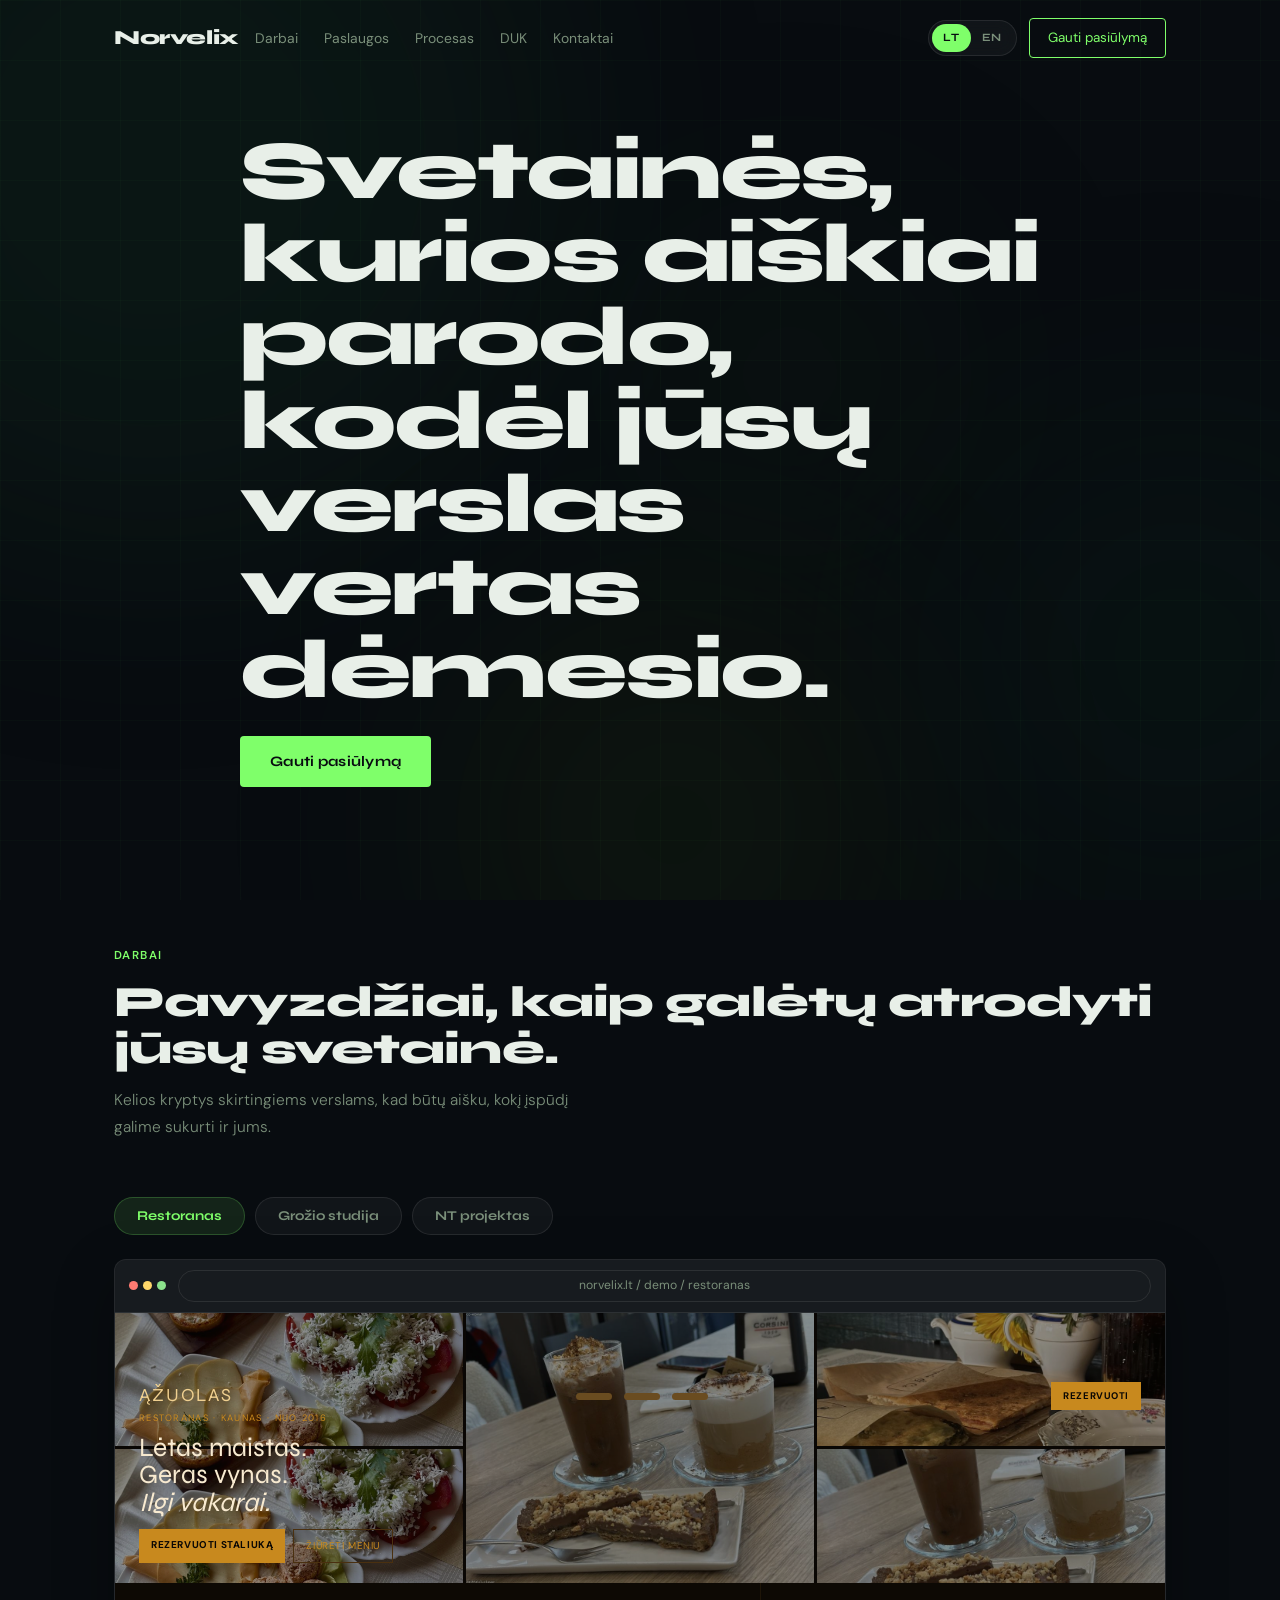
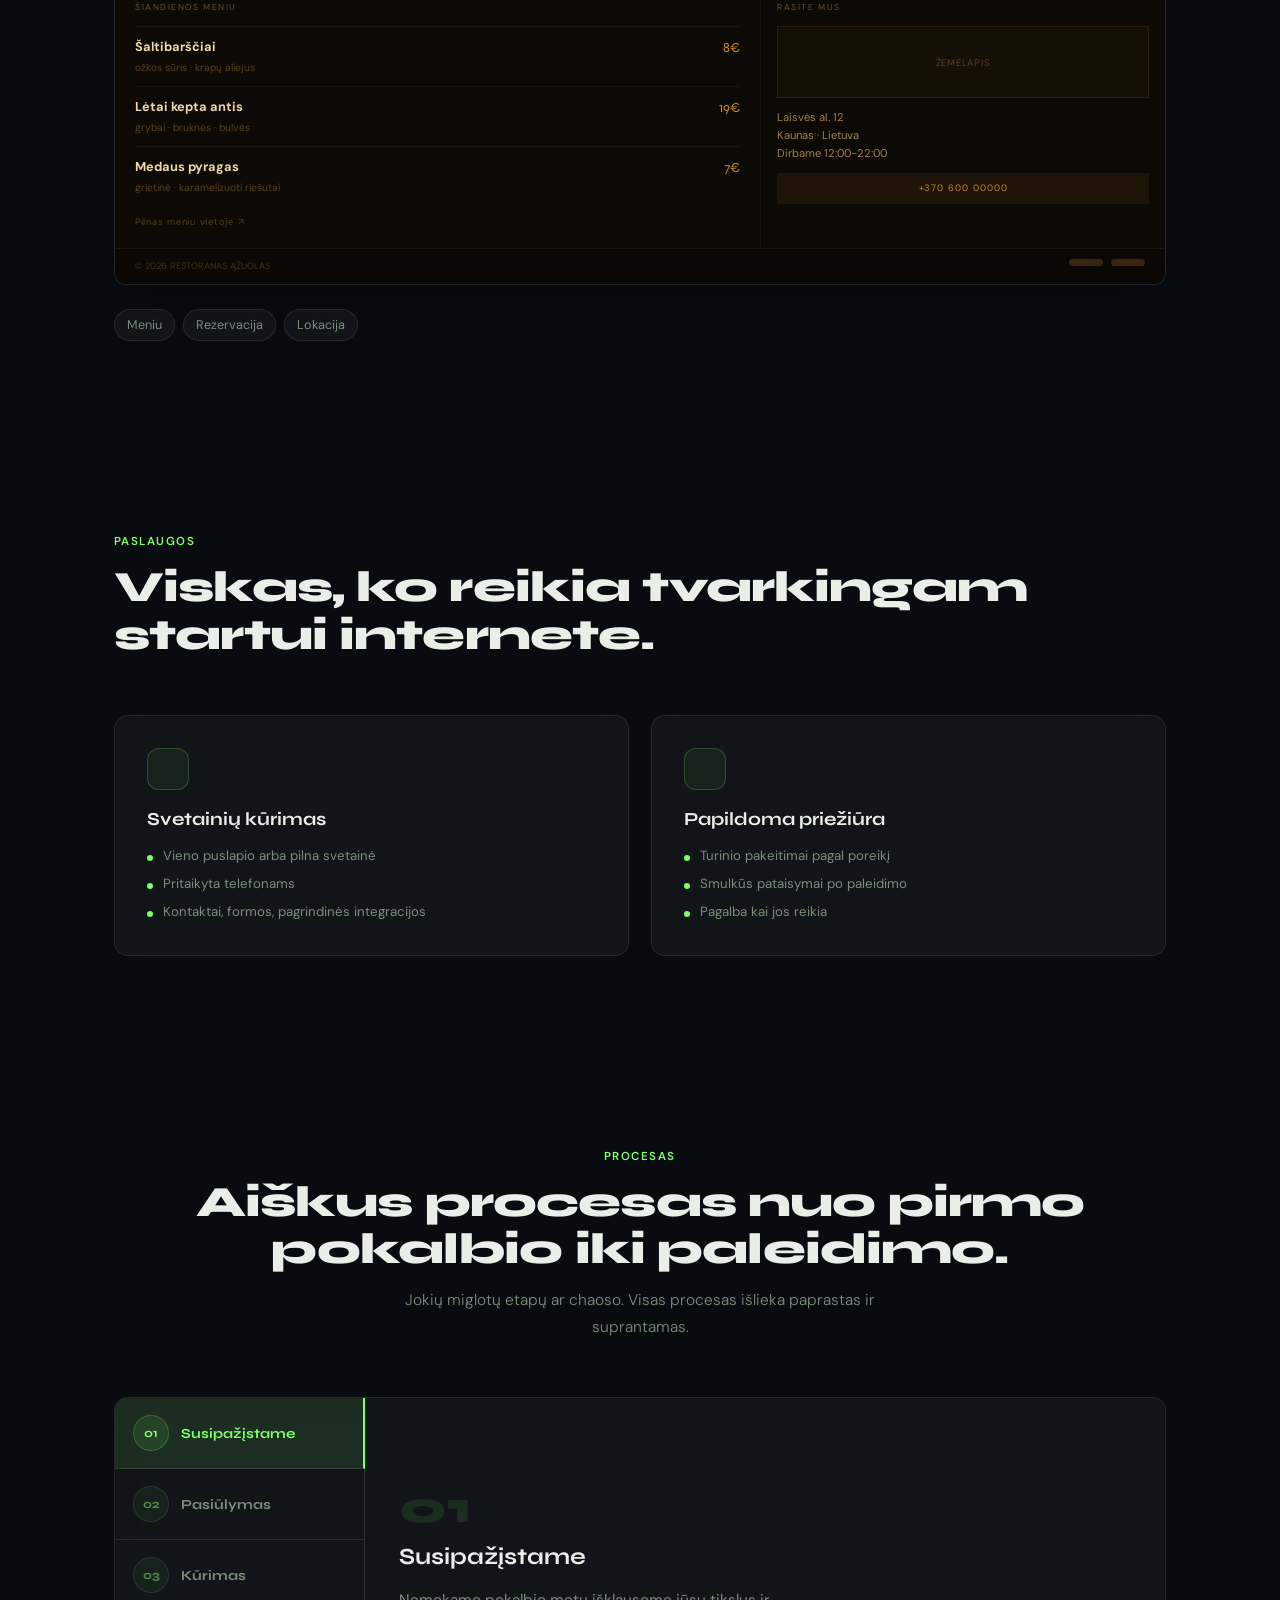
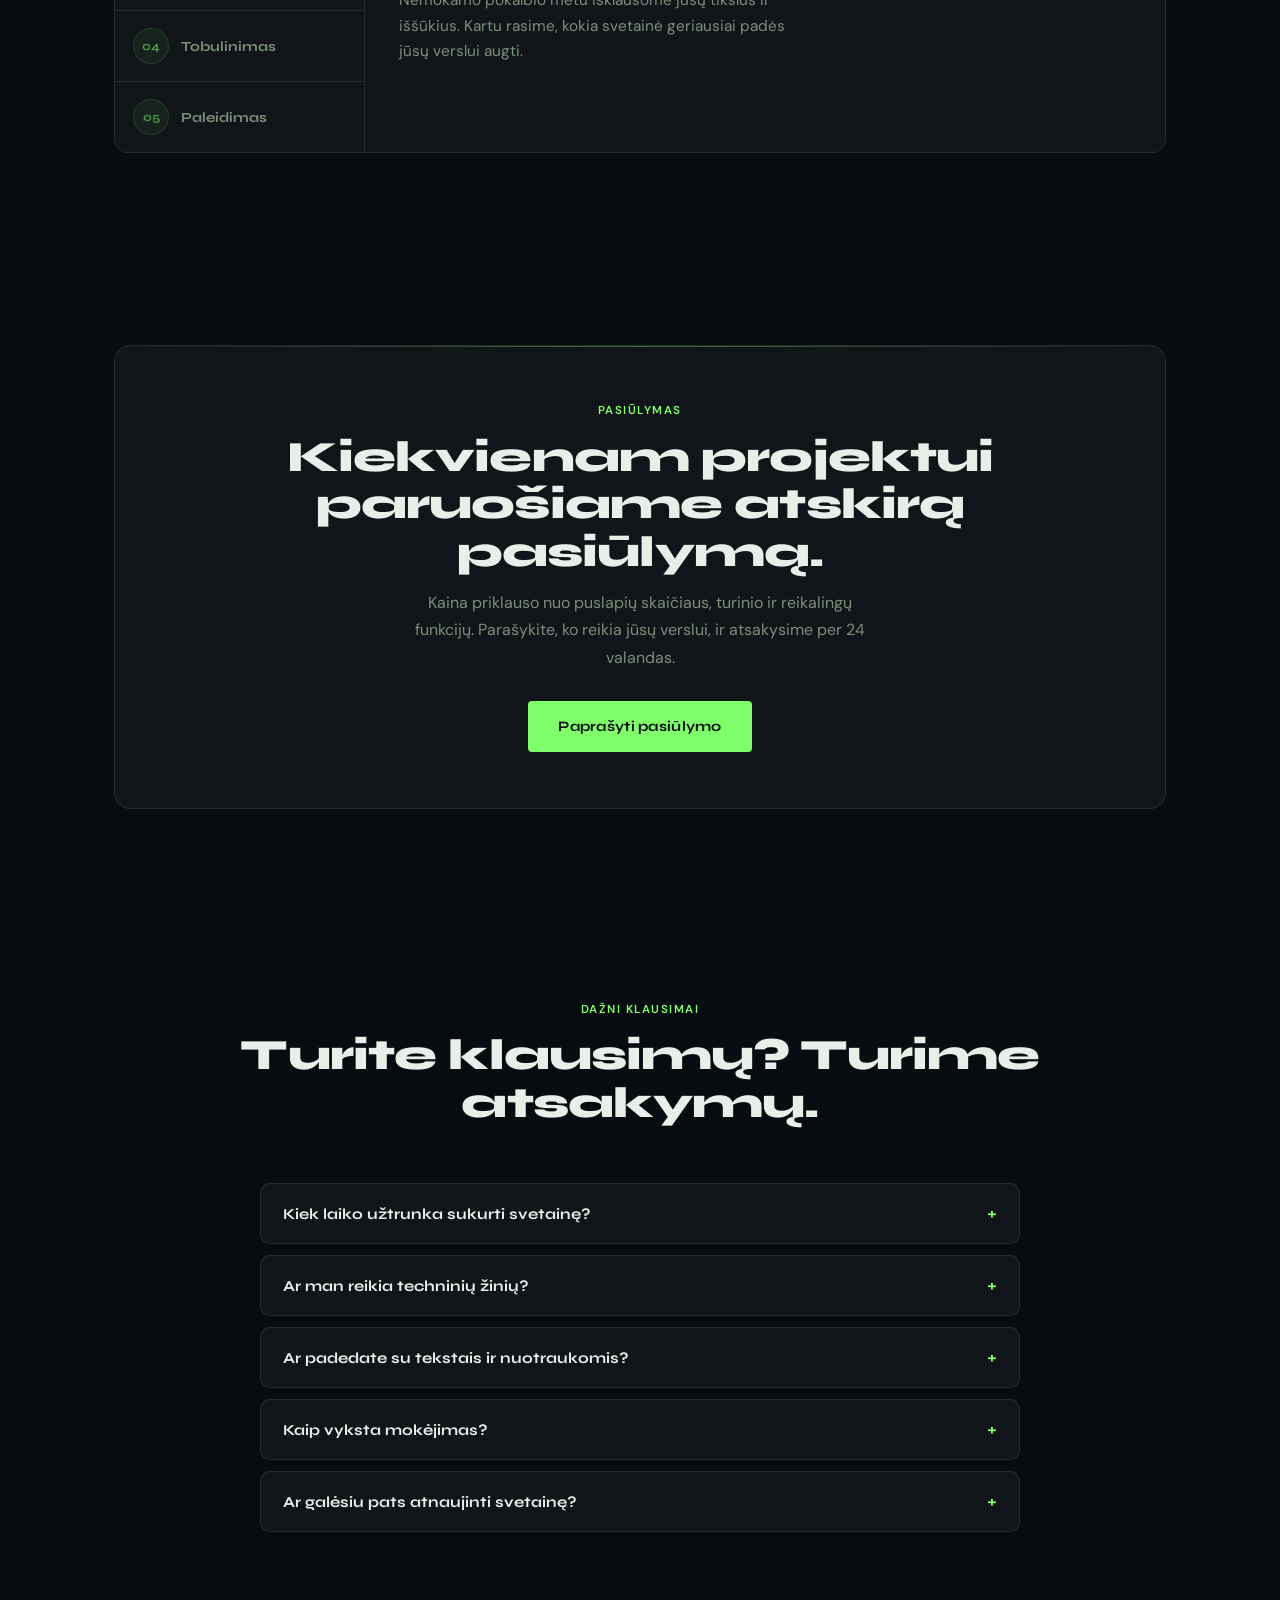
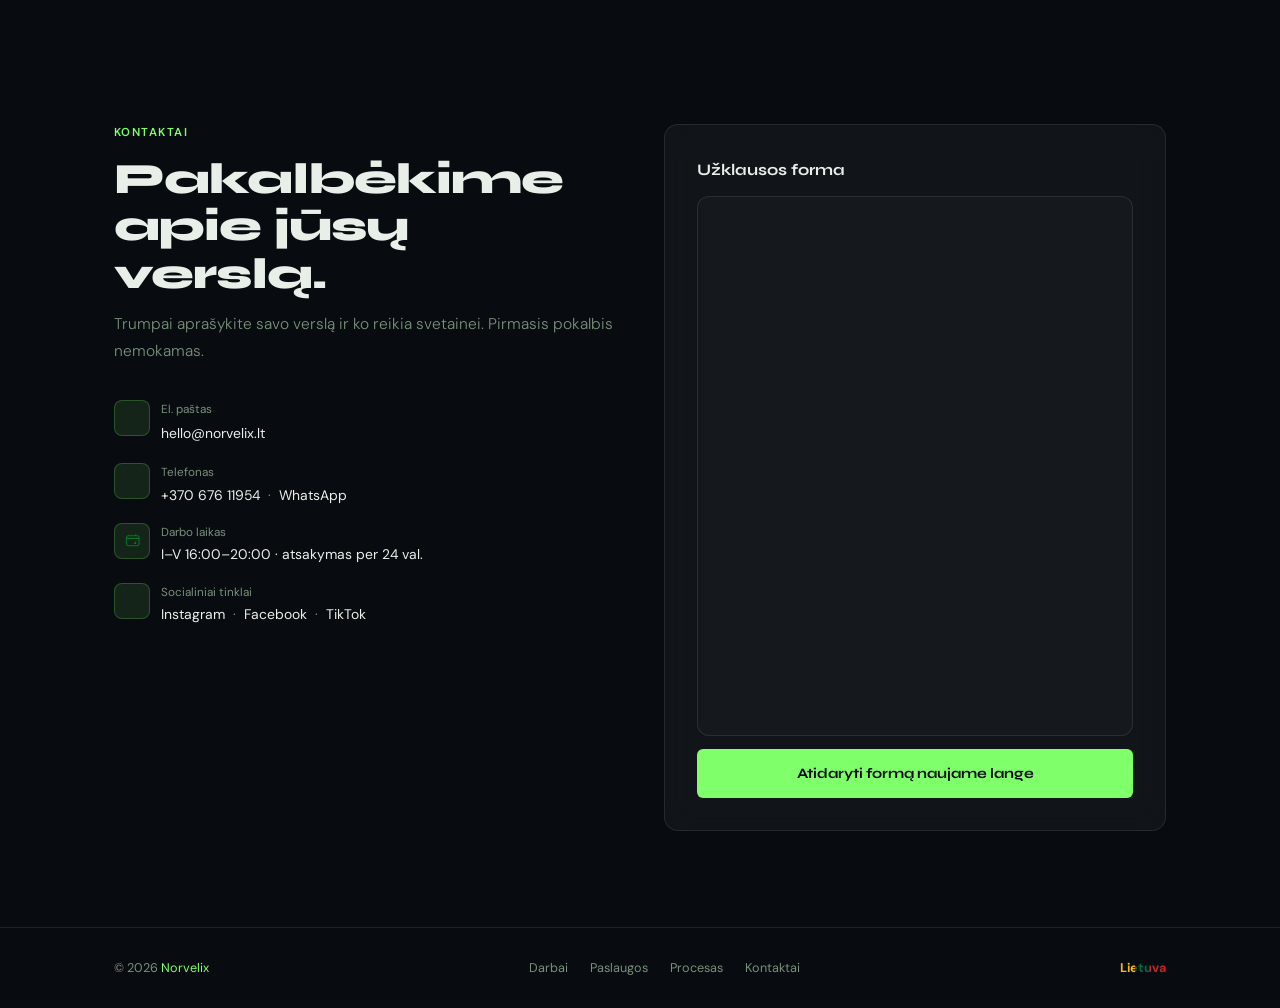
==== commit acccd8c3: "added cool animations, removed prices, made more clear and good" ====
--- a/index.html
+++ b/index.html
@@ -4,7 +4,7 @@
   <meta charset="UTF-8" />
   <meta name="viewport" content="width=device-width, initial-scale=1.0" />
   <title>Svetainių kūrimas verslui Lietuvoje | Norvelix</title>
-  <meta name="description" content="Norvelix kuria profesionalias, greitas ir mobiliesiems pritaikytas svetaines Lietuvos verslams. Svetainių kūrimas per 1–2 savaites, aiškus procesas ir skaidrios kainos." />
+  <meta name="description" content="Norvelix kuria profesionalias, greitas ir mobiliesiems pritaikytas svetaines Lietuvos verslams. Aiški struktūra, stiprus pirmas įspūdis ir paleidimas per 1–2 savaites." />
   <meta name="robots" content="index, follow, max-image-preview:large, max-snippet:-1, max-video-preview:-1" />
   <meta name="theme-color" content="#080c10" />
   <meta name="author" content="Norvelix" />
@@ -55,7 +55,6 @@
         <li><a href="#portfolio">Darbai</a></li>
         <li><a href="#services">Paslaugos</a></li>
         <li><a href="#process">Procesas</a></li>
-        <li><a href="#pricing">Kainos</a></li>
         <li><a href="#faq">DUK</a></li>
         <li><a href="#contact">Kontaktai</a></li>
       </ul>
@@ -72,15 +71,25 @@
 
 <main id="main-content">
 
-  <section class="hero">
-    <div class="wrap">
-      <div class="hero-content fade-up">
-        <div class="hero-tag">Web agentūra · Lietuva · svetainės</div>
-        <h1>Vienas pirmųjų dalykų,<br><span class="hl">kurį žmonės pastebi —</span><br><span class="hm">mes pasirūpiname, kad jis būtų įspūdingas.</span></h1>
-        <p class="hero-sub">Jūs žinote, ką siūlote. <strong>Mes pasirūpiname, kad tai matytų ir kiti.</strong> Kuriame svetaines Lietuvos verslams — per 1–2 savaites.</p>
-        <div class="hero-btns">
-          <a href="#contact" class="btn-primary">Gauti pasiūlymą</a>
-          <a href="#portfolio" class="btn-ghost">Peržiūrėti darbus</a>
+  <section class="hero hero-sequence">
+    <div class="wrap hero-sequence-wrap">
+      <div class="hero-sequence-track">
+        <div class="hero-sequence-sticky">
+          <div class="hero-content hero-beats">
+            <div class="hero-lead">
+              <h1>Svetainės, kurios aiškiai parodo, <span class="hero-highlight-target">kodėl jūsų verslas vertas dėmesio.</span></h1>
+              <div class="hero-btns beat-two">
+                <a href="#contact" class="btn-primary">Gauti pasiūlymą</a>
+              </div>
+            </div>
+            <div class="hero-lamp-scene beat-three" aria-hidden="true">
+              <div class="hero-lamp">
+                <span class="hero-lamp-head"></span>
+                <span class="hero-lamp-arm"></span>
+                <span class="hero-lamp-light"></span>
+              </div>
+            </div>
+          </div>
         </div>
       </div>
     </div>
@@ -91,66 +100,16 @@
       <div class="section-header fade-up">
         <div class="section-tag">Darbai</div>
         <h2>Pavyzdžiai, kaip galėtų atrodyti jūsų svetainė.</h2>
-        <p class="section-sub">Kelios koncepcijos skirtingoms verslo nišoms, parodančios aiškią struktūrą, gerą ritmą ir stiprų pirmą įspūdį.</p>
+        <p class="section-sub">Kelios kryptys skirtingiems verslams, kad būtų aišku, kokį įspūdį galime sukurti ir jums.</p>
       </div>
       <div class="portfolio-tabs fade-up" role="tablist" aria-label="Darbų pavyzdžių kategorijos">
-        <button type="button" class="ptab active" data-tab="beauty">Grožio studija</button>
-        <button type="button" class="ptab" data-tab="food">Restoranas</button>
+        <button type="button" class="ptab active" data-tab="food">Restoranas</button>
+        <button type="button" class="ptab" data-tab="beauty">Grožio studija</button>
         <button type="button" class="ptab" data-tab="realestate">NT projektas</button>
       </div>
       <div class="portfolio-panels fade-up" style="transition-delay:0.06s">
 
-        <div class="portfolio-panel active" id="tab-beauty">
-          <div class="portfolio-frame">
-            <div class="pf-browser">
-              <div class="pf-bar">
-                <div class="pf-dots"><span></span><span></span><span></span></div>
-                <div class="pf-address">norvelix.lt / demo / grozio-studija</div>
-              </div>
-              <div class="pf-screen beauty-screen">
-                <div class="pf-beauty-brandbar">
-                  <div class="pf-beauty-brand"><span class="pf-beauty-logo"></span><span>AURA</span></div>
-                  <div class="pf-beauty-menu"><i></i><i></i><i></i></div>
-                  <div class="pf-beauty-cta">REGISTRUOTIS</div>
-                </div>
-                <div class="pf-beauty-hero">
-                  <div class="pf-beauty-copy">
-                    <div class="pf-beauty-rule"></div>
-                    <div class="pf-eyebrow bronze">Grožio studija · Vilnius</div>
-                    <div class="pf-beauty-title">Tu nusipelnei<br>jaustis <em>nuostabiai.</em></div>
-                    <p class="pf-beauty-note">Nagai, oda ir pasitikėjimas vienoje erdvėje. Kiekviena detalė skirta jaukumui.</p>
-                    <div class="pf-beauty-btnrow"><span class="pf-beauty-btn-dark">REZERVUOTI VIZITĄ</span><span class="pf-beauty-btn-line">PASLAUGOS</span></div>
-                  </div>
-                  <div class="pf-beauty-gallery"><span class="b1"></span><span class="b2"></span><span class="b3"></span><span class="b4"></span></div>
-                </div>
-                <div class="pf-beauty-services">
-                  <div class="pf-beauty-service"><div class="code">01 / NAGAI</div><div class="title">Manikiūras ir gelis</div><div class="text">Klasikinis, gelinis, priauginimas.</div><div class="price">nuo 25€</div></div>
-                  <div class="pf-beauty-service"><div class="code">02 / ODA</div><div class="title">Veido priežiūra</div><div class="text">Gilus valymas, drėkinimas, skaistumas.</div><div class="price">nuo 45€</div></div>
-                  <div class="pf-beauty-service"><div class="code">03 / ĮVAIZDIS</div><div class="title">Makiažas</div><div class="text">Šventėms, vestuvėms, fotosesijoms.</div><div class="price">nuo 60€</div></div>
-                </div>
-                <div class="pf-beauty-bottom">
-                  <div class="pf-beauty-quote">
-                    <div class="q-mark">"</div>
-                    <p>Dveji metai čia ir vis tiek laukiu kiekvieno vizito. Atmosfera ir rezultatas visada aukšto lygio.</p>
-                    <div class="q-sign">LAURA K.</div>
-                  </div>
-                  <div class="pf-beauty-form">
-                    <div class="f-head">Rezervuokite vizitą internetu</div>
-                    <div class="f-input"></div>
-                    <div class="f-input"></div>
-                    <div class="f-input"></div>
-                    <div class="f-btn">SIŲSTI UŽKLAUSĄ</div>
-                  </div>
-                </div>
-              </div>
-            </div>
-          </div>
-          <div class="portfolio-meta">
-            <div class="pm-tags"><span>Rezervacijos</span><span>Kainoraštis</span><span>Pritaikyta telefonams</span></div>
-          </div>
-        </div>
-
-        <div class="portfolio-panel" id="tab-food">
+        <div class="portfolio-panel active" id="tab-food">
           <div class="portfolio-frame">
             <div class="pf-browser">
               <div class="pf-bar">
@@ -191,6 +150,56 @@
           </div>
         </div>
 
+        <div class="portfolio-panel" id="tab-beauty">
+          <div class="portfolio-frame">
+            <div class="pf-browser">
+              <div class="pf-bar">
+                <div class="pf-dots"><span></span><span></span><span></span></div>
+                <div class="pf-address">norvelix.lt / demo / grozio-studija</div>
+              </div>
+              <div class="pf-screen beauty-screen">
+                <div class="pf-beauty-brandbar">
+                  <div class="pf-beauty-brand"><span class="pf-beauty-logo"></span><span>AURA</span></div>
+                  <div class="pf-beauty-menu"><i></i><i></i><i></i></div>
+                  <div class="pf-beauty-cta">REGISTRUOTIS</div>
+                </div>
+                <div class="pf-beauty-hero">
+                  <div class="pf-beauty-copy">
+                    <div class="pf-beauty-rule"></div>
+                    <div class="pf-eyebrow bronze">Grožio studija · Vilnius</div>
+                    <div class="pf-beauty-title">Tu nusipelnei<br>jaustis <em>nuostabiai.</em></div>
+                    <p class="pf-beauty-note">Nagai, oda ir pasitikėjimas vienoje erdvėje. Kiekviena detalė skirta jaukumui.</p>
+                    <div class="pf-beauty-btnrow"><span class="pf-beauty-btn-dark">REZERVUOTI VIZITĄ</span><span class="pf-beauty-btn-line">PASLAUGOS</span></div>
+                  </div>
+                  <div class="pf-beauty-gallery"><span class="b1"></span><span class="b2"></span><span class="b3"></span><span class="b4"></span></div>
+                </div>
+                <div class="pf-beauty-services">
+                  <div class="pf-beauty-service"><div class="code">01 / NAGAI</div><div class="title">Manikiūras ir gelis</div><div class="text">Klasikinis, gelinis, priauginimas.</div><div class="price">45 min.</div></div>
+                  <div class="pf-beauty-service"><div class="code">02 / ODA</div><div class="title">Veido priežiūra</div><div class="text">Gilus valymas, drėkinimas, skaistumas.</div><div class="price">Populiaru</div></div>
+                  <div class="pf-beauty-service"><div class="code">03 / ĮVAIZDIS</div><div class="title">Makiažas</div><div class="text">Šventėms, vestuvėms, fotosesijoms.</div><div class="price">Su konsultacija</div></div>
+                </div>
+                <div class="pf-beauty-bottom">
+                  <div class="pf-beauty-quote">
+                    <div class="q-mark">"</div>
+                    <p>Dveji metai čia ir vis tiek laukiu kiekvieno vizito. Atmosfera ir rezultatas visada aukšto lygio.</p>
+                    <div class="q-sign">LAURA K.</div>
+                  </div>
+                  <div class="pf-beauty-form">
+                    <div class="f-head">Rezervuokite vizitą internetu</div>
+                    <div class="f-input"></div>
+                    <div class="f-input"></div>
+                    <div class="f-input"></div>
+                    <div class="f-btn">SIŲSTI UŽKLAUSĄ</div>
+                  </div>
+                </div>
+              </div>
+            </div>
+          </div>
+          <div class="portfolio-meta">
+            <div class="pm-tags"><span>Rezervacijos</span><span>Paslaugos</span><span>Pritaikyta telefonams</span></div>
+          </div>
+        </div>
+
         <div class="portfolio-panel" id="tab-realestate">
           <div class="portfolio-frame">
             <div class="pf-browser">
@@ -236,35 +245,24 @@
     <div class="wrap">
       <div class="section-header fade-up">
         <div class="section-tag">Paslaugos</div>
-        <h2>Dvi paslaugos. Vienas tikslas.</h2>
-        <p class="section-sub">Padedame jūsų verslui atrodyti profesionaliai internete ir lengviau paversti lankytojus klientais.</p>
+        <h2>Viskas, ko reikia tvarkingam startui internete.</h2>
       </div>
       <div class="grid-2 fade-up">
         <div class="glass-card">
-          <div class="service-badge">Svetainių kūrimas</div>
-          <div class="service-icon icon-service-web" aria-hidden="true"></div>
-          <div class="service-title">Profesionalios svetainės</div>
-          <p class="service-desc">Modernios, greitos ir mobiliesiems pritaikytos svetainės. Aiški struktūra, stiprus pirmas įspūdis.</p>
+          <div class="service-head"><div class="service-icon icon-service-web" aria-hidden="true"></div><div class="service-title">Svetainių kūrimas</div></div>
           <ul class="service-items">
-            <li>Individualus dizainas pagal jūsų prekės ženklą</li>
-            <li>Greitas įkėlimas ir SEO optimizacija</li>
-            <li>Kontaktų formos, Google Maps, socialiniai tinklai</li>
-            <li>Pritaikyta visiems ekranų dydžiams</li>
-            <li>Pristatoma per 1–2 savaites</li>
+            <li>Vieno puslapio arba pilna svetainė</li>
+            <li>Pritaikyta telefonams</li>
+            <li>Kontaktai, formos, pagrindinės integracijos</li>
           </ul>
         </div>
         <div class="glass-card">
-          <div class="service-badge">Papildoma priežiūra</div>
-          <div class="service-icon icon-service-support" aria-hidden="true"></div>
-          <div class="service-title">Priežiūra ir atnaujinimai</div>
-          <p class="service-desc">Po paleidimo galime padėti su turinio pakeitimais ir techniniais klausimais.</p>
+          <div class="service-head"><div class="service-icon icon-service-support" aria-hidden="true"></div><div class="service-title">Papildoma priežiūra</div></div>
           <ul class="service-items">
-            <li>Turinio atnaujinimai pagal poreikį</li>
-            <li>Smulkūs dizaino patobulinimai</li>
-            <li>Vienas kontaktinis asmuo visiems klausimams</li>
-            <li>Lanksti priežiūra po paleidimo</li>
+            <li>Turinio pakeitimai pagal poreikį</li>
+            <li>Smulkūs pataisymai po paleidimo</li>
+            <li>Pagalba kai jos reikia</li>
           </ul>
-        </div>
       </div>
     </div>
   </section>
@@ -273,8 +271,8 @@
     <div class="wrap">
       <div class="section-header center fade-up">
         <div class="section-tag">Procesas</div>
-        <h2>Paprastas 5 žingsnių metodas.</h2>
-        <p class="section-sub">Nuo pirmojo pokalbio iki veikiančio projekto — viskas aišku ir nuspėjama.</p>
+        <h2>Aiškus procesas nuo pirmo pokalbio iki paleidimo.</h2>
+        <p class="section-sub">Jokių miglotų etapų ar chaoso. Visas procesas išlieka paprastas ir suprantamas.</p>
       </div>
       <div class="stepper fade-up" style="transition-delay:0.06s">
         <div class="stepper-nav">
@@ -295,52 +293,13 @@
     </div>
   </section>
 
-  <section id="pricing">
-    <div class="wrap">
-      <div class="section-header center fade-up">
-        <div class="section-tag">Kainos</div>
-        <h2>Skaidrios kainos. Be staigmenų.</h2>
-        <p class="section-sub">Talpinimas ir domenas apmokami atskirai. Kaina priklauso nuo projekto sunkumo, tad tikslią kainą gausite po pirmo pokalbio.</p>
-      </div>
-      <div class="pricing-grid fade-up">
-        <div class="glass-card price-card">
-          <div class="price-name">Pradinis</div>
-          <div class="price-amount">nuo 199€</div>
-          <div class="price-note">Iki 3 puslapių. Greitas ir tvarkingas prisistatymas internete.</div>
-          <ul class="price-features">
-            <li>Iki 3 puslapių</li>
-            <li>Prisitaikymas prie telefono</li>
-            <li>Kontaktų forma</li>
-            <li>Greitas paleidimas</li>
-          </ul>
-          <a href="#contact" class="price-btn outline">Susisiekti</a>
-        </div>
-        <div class="glass-card price-card featured">
-          <div class="featured-badge">Populiariausia</div>
-          <div class="price-name">Verslo svetainė</div>
-          <div class="price-amount">nuo 599€</div>
-          <div class="price-note">4–8 puslapiai. Pilnavertė svetainė, kuri kuria pasitikėjimą.</div>
-          <ul class="price-features">
-            <li>4–8 puslapiai</li>
-            <li>Individualus dizainas</li>
-            <li>SEO pagrindai</li>
-            <li>Kontaktų formos / integracijos</li>
-            <li>Optimizuota sparta</li>
-          </ul>
-          <a href="#contact" class="price-btn solid">Gauti pasiūlymą</a>
-        </div>
-        <div class="glass-card price-card">
-          <div class="price-name">Premium sprendimas</div>
-          <div class="price-amount">nuo 999€</div>
-          <div class="price-note">Sudėtingesni projektai su unikaliomis funkcijomis.</div>
-          <ul class="price-features">
-            <li>Neribota struktūra</li>
-            <li>Unikalios funkcijos (rezervacijos, sistemos)</li>
-            <li>Integracijos su kitomis platformomis</li>
-            <li>Maksimalus našumas ir lankstumas</li>
-          </ul>
-          <a href="#contact" class="price-btn outline">Pradėkime dirbti</a>
-        </div>
+  <section id="quote">
+    <div class="wrap">
+      <div class="cta-band fade-up quote-band">
+        <div class="section-tag">Pasiūlymas</div>
+        <h2>Kiekvienam projektui paruošiame atskirą pasiūlymą.</h2>
+        <p>Kaina priklauso nuo puslapių skaičiaus, turinio ir reikalingų funkcijų. Parašykite, ko reikia jūsų verslui, ir atsakysime per 24 valandas.</p>
+        <a href="#contact" class="btn-primary">Paprašyti pasiūlymo</a>
       </div>
     </div>
   </section>
@@ -367,7 +326,7 @@
         <div class="fade-up">
           <div class="section-tag">Kontaktai</div>
           <h2>Pakalbėkime apie jūsų verslą.</h2>
-          <p class="section-sub contact-intro">Geriausia susisiekti per užklausos formą. Pirmasis pokalbis nemokamas.</p>
+          <p class="section-sub contact-intro">Trumpai aprašykite savo verslą ir ko reikia svetainei. Pirmasis pokalbis nemokamas.</p>
           <div class="contact-item"><div class="contact-icon icon-contact-mail" aria-hidden="true"></div><div><div class="contact-label">El. paštas</div><a class="contact-val" href="mailto:hello@norvelix.lt">hello@norvelix.lt</a></div></div>
           <div class="contact-item"><div class="contact-icon icon-contact-call" aria-hidden="true"></div><div><div class="contact-label">Telefonas</div><div class="contact-val"><a href="tel:+37067611954">+370 676 11954</a><span class="contact-sep" aria-hidden="true">·</span><a href="https://wa.me/37067611954" target="_blank" rel="noreferrer noopener">WhatsApp</a></div></div></div>
           <div class="contact-item"><div class="contact-icon icon-contact-hours" aria-hidden="true"></div><div><div class="contact-label">Darbo laikas</div><div class="contact-val">I–V 16:00–20:00 · atsakymas per 24 val.</div></div></div>
@@ -395,7 +354,6 @@
         <a href="#portfolio">Darbai</a>
         <a href="#services">Paslaugos</a>
         <a href="#process">Procesas</a>
-        <a href="#pricing">Kainos</a>
         <a href="#contact">Kontaktai</a>
       </div>
       <div class="footer-flag-lt">Lietuva</div>
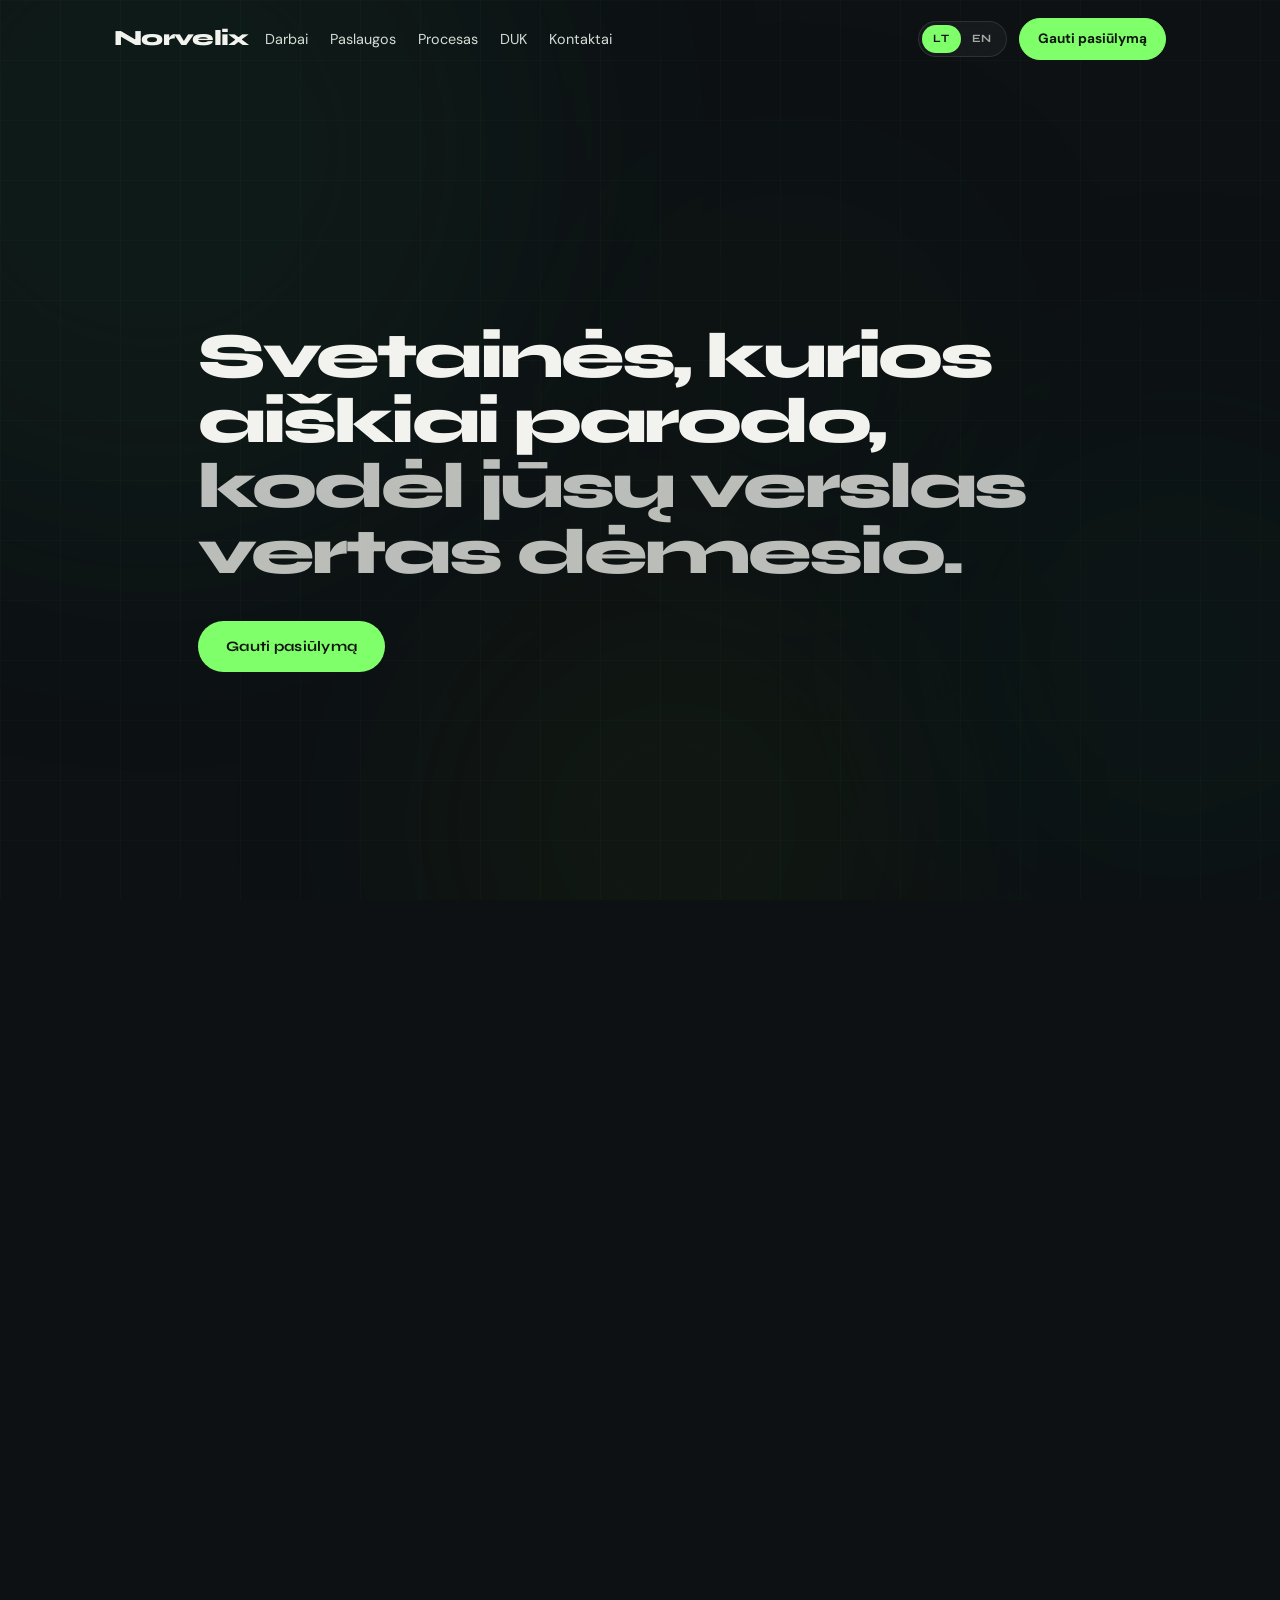
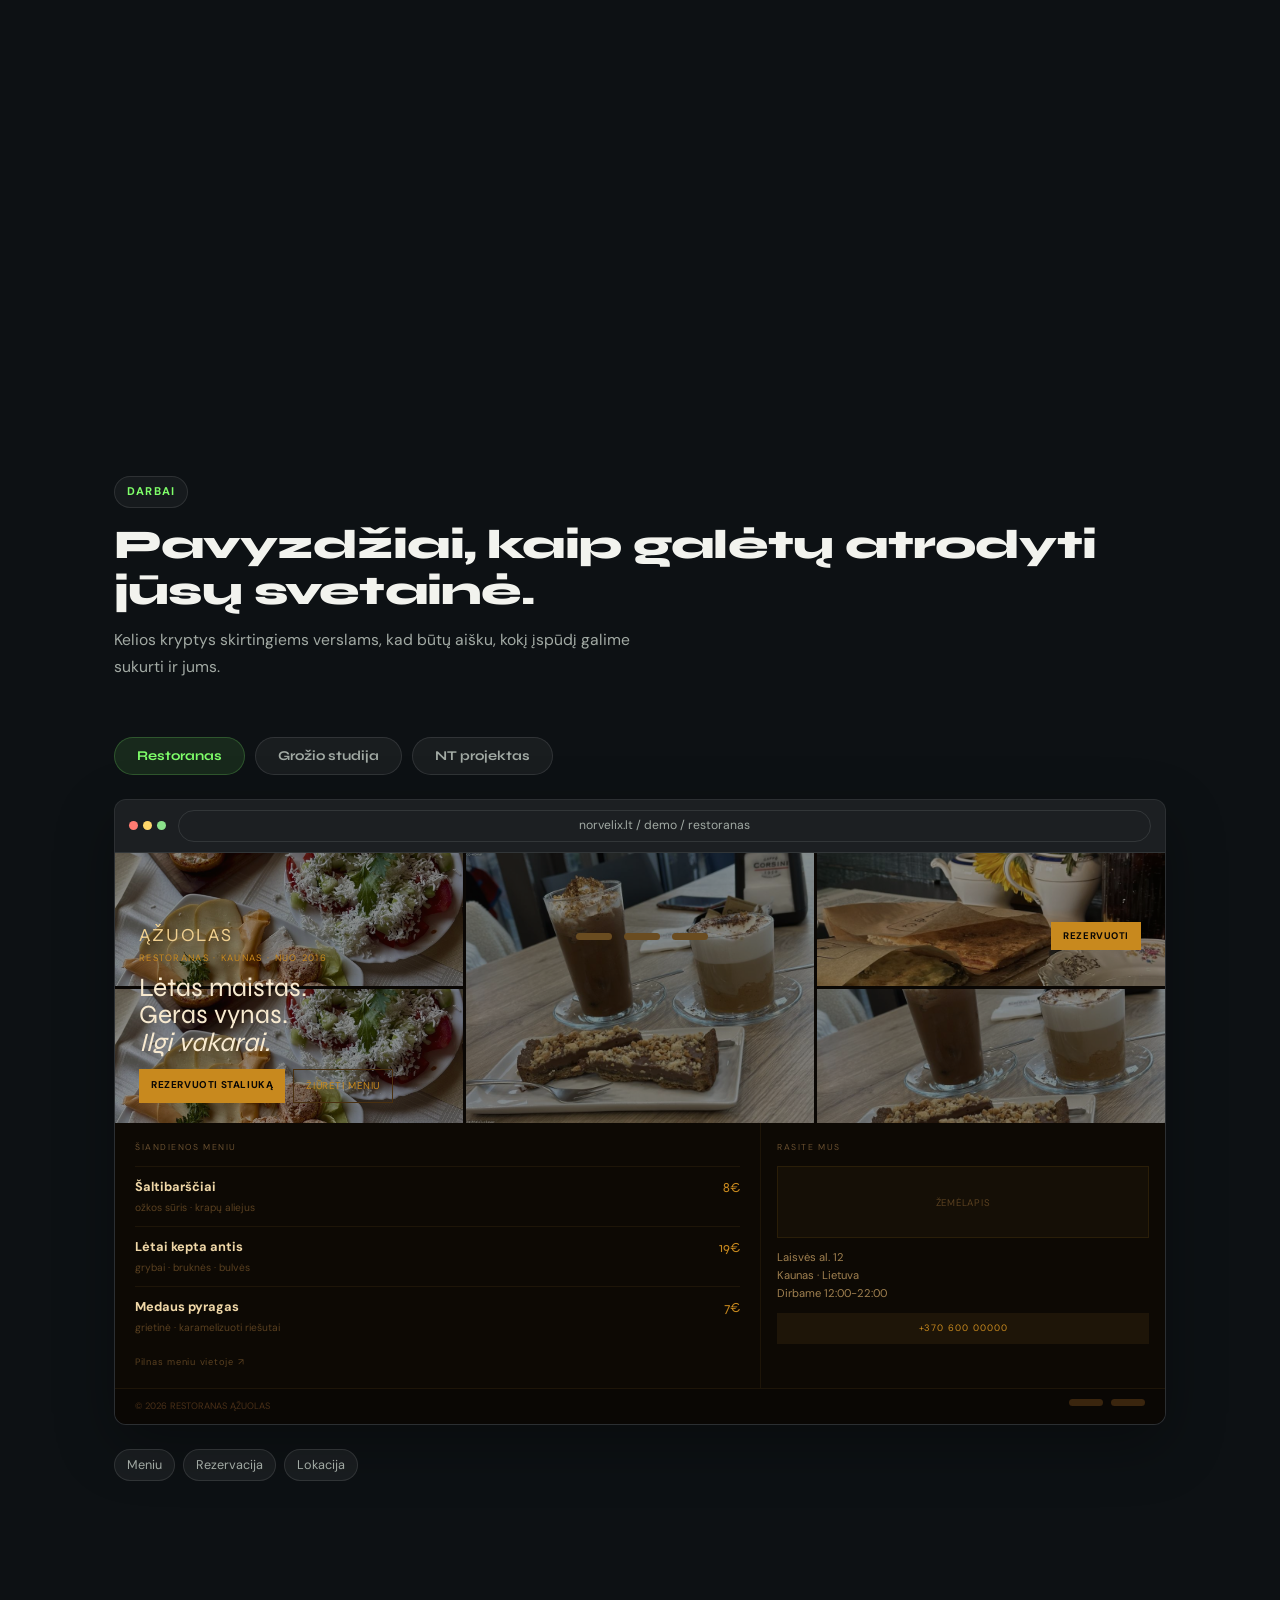
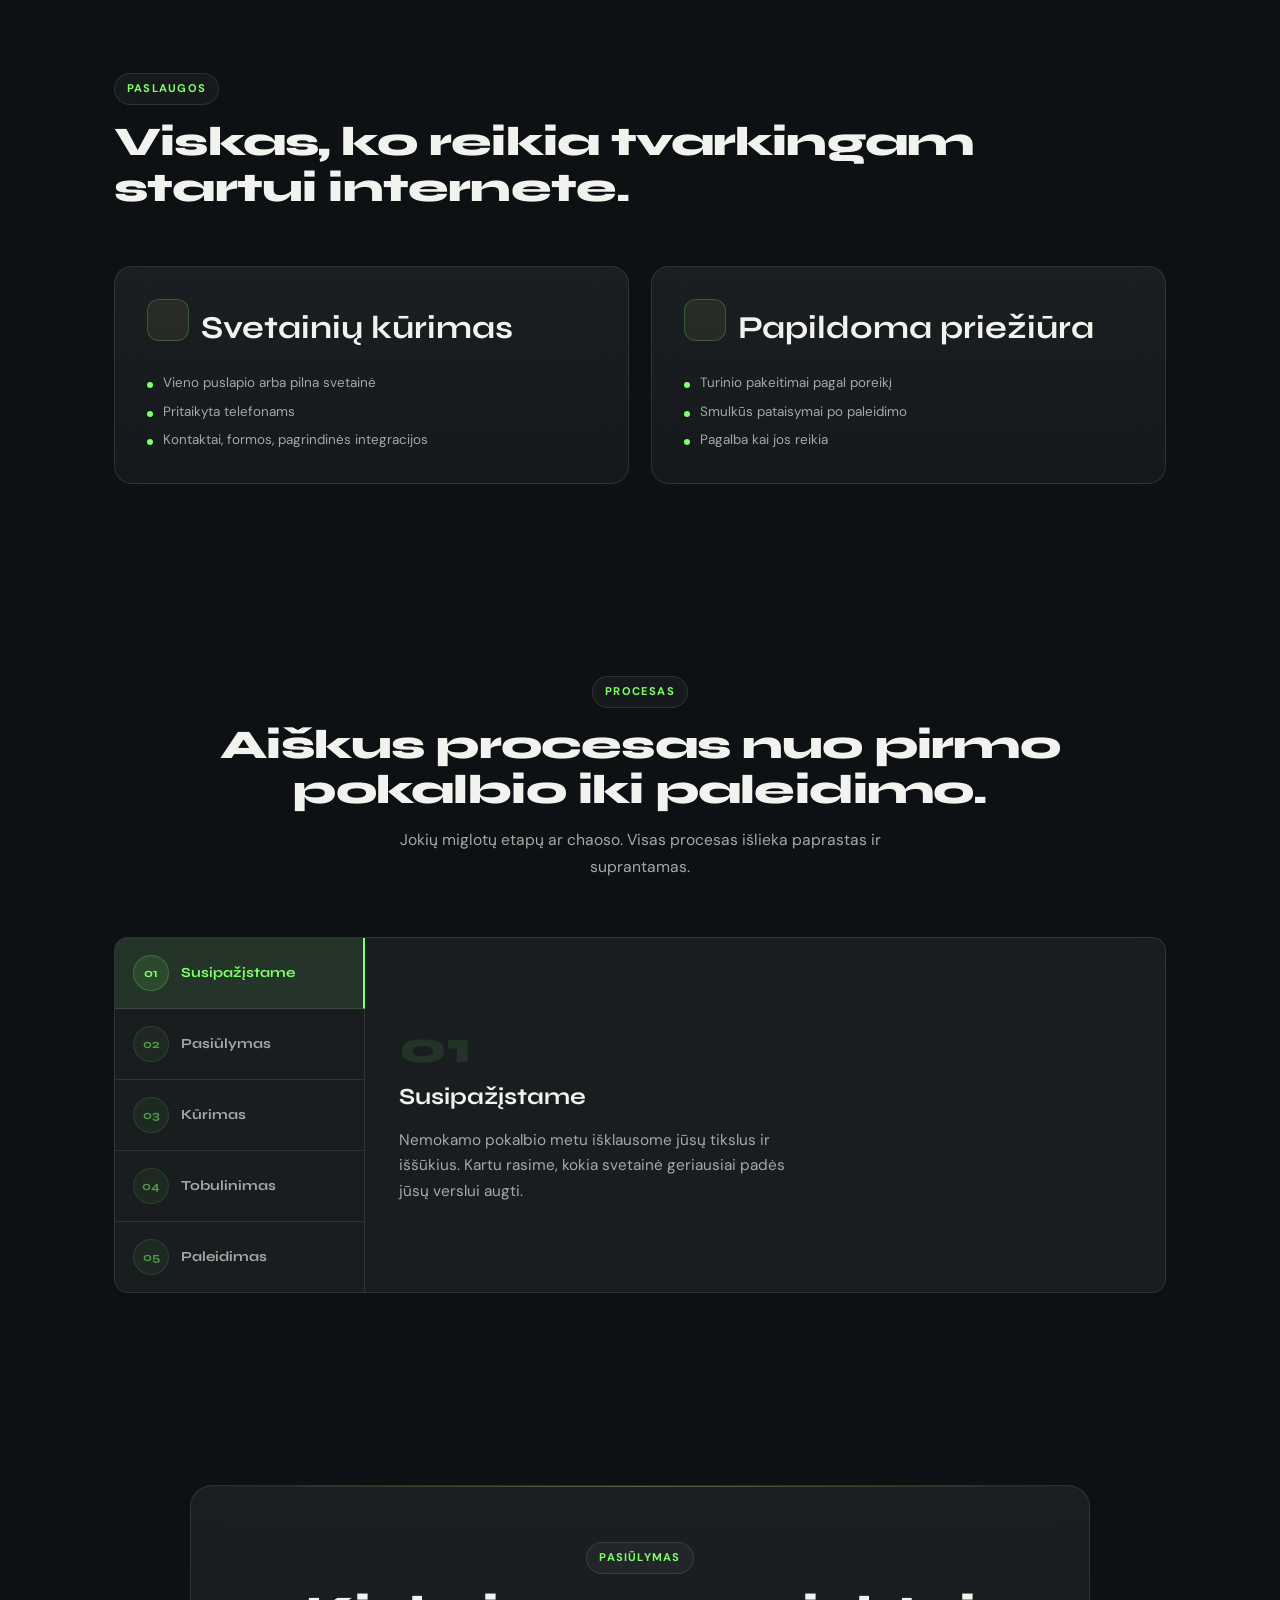
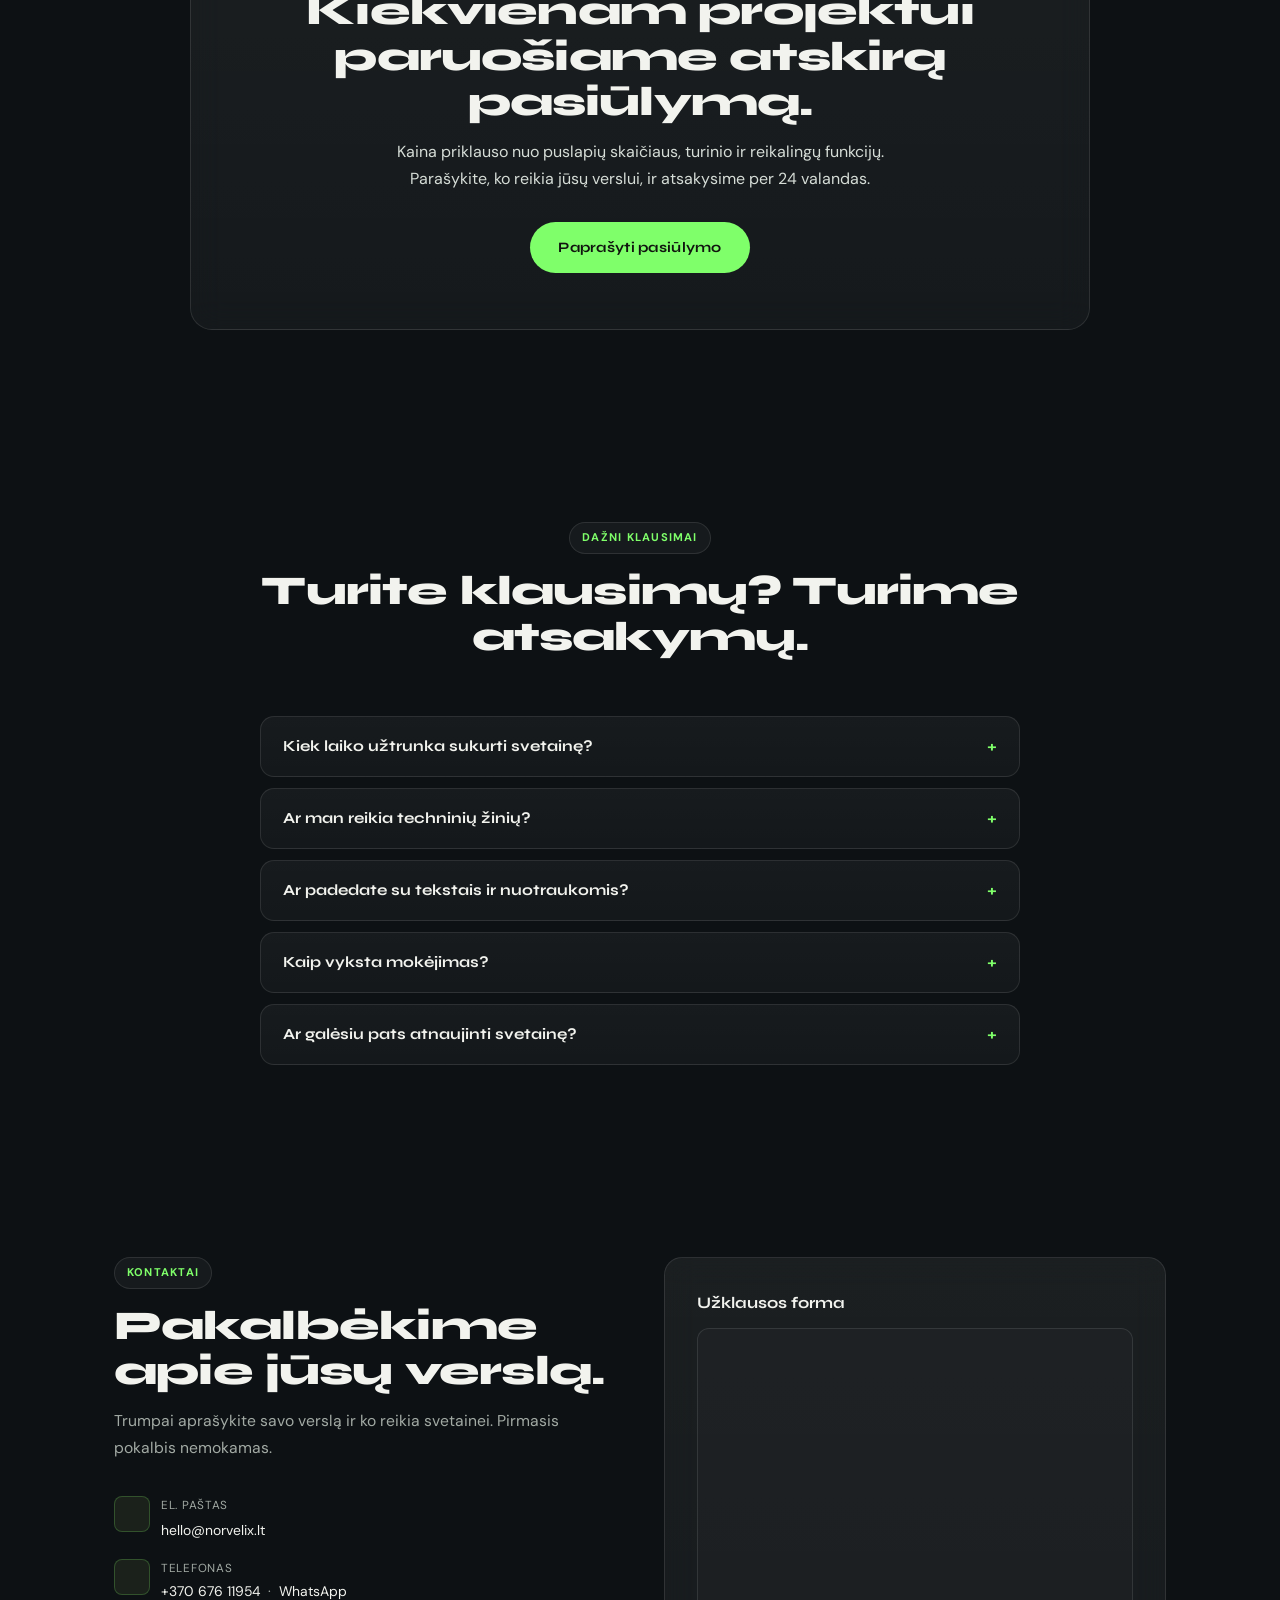
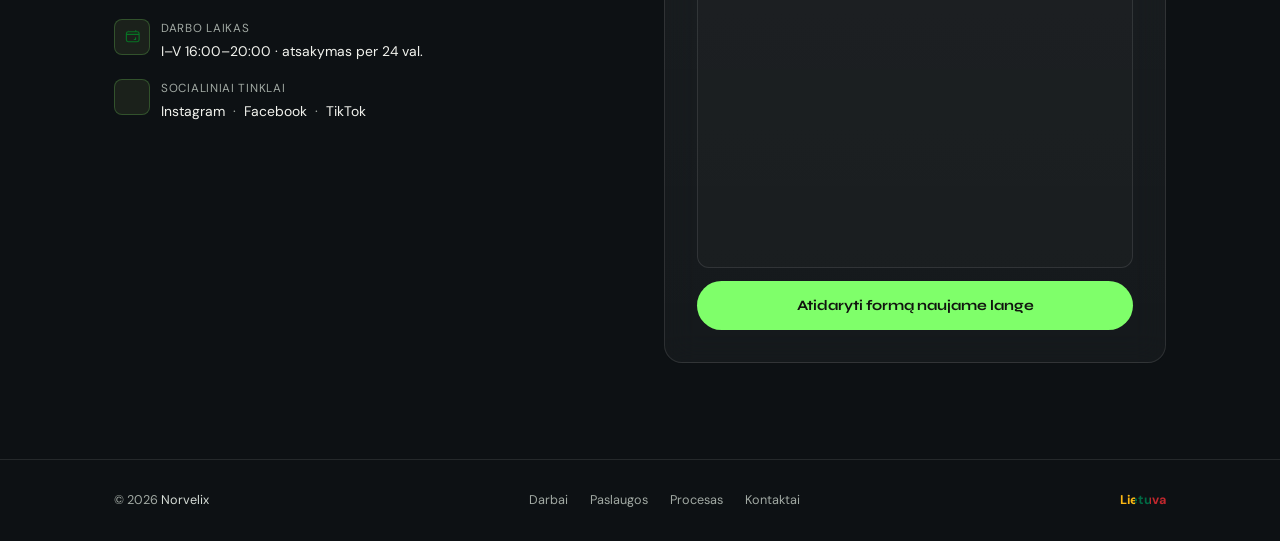
==== commit d5ce261c: "fixxed lamp but horizontal scroll" ====
--- a/index.html
+++ b/index.html
@@ -4,7 +4,7 @@
   <meta charset="UTF-8" />
   <meta name="viewport" content="width=device-width, initial-scale=1.0" />
   <title>Svetainių kūrimas verslui Lietuvoje | Norvelix</title>
-  <meta name="description" content="Norvelix kuria profesionalias, greitas ir mobiliesiems pritaikytas svetaines Lietuvos verslams. Aiški struktūra, stiprus pirmas įspūdis ir paleidimas per 1–2 savaites." />
+  <meta name="description" content="Norvelix kuria svetaines, kurios ne tik atrodo gerai — jos aiškiai perteikia, kodėl jūsų verslas vertas dėmesio. Dizainas, struktūra ir paleidimas per 1–2 savaites." />
   <meta name="robots" content="index, follow, max-image-preview:large, max-snippet:-1, max-video-preview:-1" />
   <meta name="theme-color" content="#080c10" />
   <meta name="author" content="Norvelix" />
@@ -18,16 +18,21 @@
   <meta property="og:site_name" content="Norvelix" />
   <meta property="og:url" content="https://norvelix.lt/" />
   <meta property="og:title" content="Svetainių kūrimas verslui Lietuvoje | Norvelix" />
-  <meta property="og:description" content="Profesionalios svetainės Lietuvos verslams: modernus dizainas, aiškus procesas, SEO pagrindai ir greitas paleidimas." />
-  <meta property="og:image" content="https://norvelix.lt/og-image.svg" />
-  <meta property="og:image:alt" content="Norvelix svetainių kūrimo agentūros vizualas" />
-  <meta name="twitter:card" content="summary_large_image" />
+  <meta property="og:description" content="Svetainės, kurios aiškiai parodo, kodėl jūsų verslas vertas dėmesio. Modernus dizainas ir greitas paleidimas." />
+  <meta property="og:image" content="https://norvelix.lt/favicon.png" />
+  <meta property="og:image:alt" content="Norvelix logotipas" />
+  <meta property="og:image:width" content="512" />
+  <meta property="og:image:height" content="512" />
+  <meta property="og:image:type" content="image/png" />
+  <meta name="twitter:card" content="summary" />
   <meta name="twitter:title" content="Svetainių kūrimas verslui Lietuvoje | Norvelix" />
-  <meta name="twitter:description" content="Profesionalios svetainės Lietuvos verslams: modernus dizainas, aiškus procesas, SEO pagrindai ir greitas paleidimas." />
-  <meta name="twitter:image" content="https://norvelix.lt/og-image.svg" />
+  <meta name="twitter:description" content="Svetainės, kurios aiškiai parodo, kodėl jūsų verslas vertas dėmesio. Modernus dizainas ir greitas paleidimas." />
+  <meta name="twitter:image" content="https://norvelix.lt/favicon.png" />
   <meta name="google-analytics-id" content="G-QP59VZZDCV" />
   <meta name="microsoft-clarity-id" content="wif67cru9z" />
   <link rel="icon" href="favicon.svg" type="image/svg+xml" />
+  <link rel="icon" href="favicon.png" type="image/png" />
+  <link rel="apple-touch-icon" href="favicon.png" />
   <link rel="preconnect" href="https://fonts.googleapis.com" />
   <link rel="preconnect" href="https://fonts.gstatic.com" crossorigin />
   <link href="https://fonts.googleapis.com/css2?family=Syne:wght@400;600;700;800&family=DM+Sans:ital,opsz,wght@0,9..40,300;0,9..40,400;1,9..40,300&display=swap" rel="stylesheet" />
@@ -83,7 +88,7 @@
               </div>
             </div>
             <div class="hero-lamp-scene beat-three" aria-hidden="true">
-              <div class="hero-lamp">
+                <div class="hero-lamp"></div>
                 <span class="hero-lamp-head"></span>
                 <span class="hero-lamp-arm"></span>
                 <span class="hero-lamp-light"></span>
--- a/style.css
+++ b/style.css
@@ -3,11 +3,13 @@
   --green:        #7fff6a;
   --green-dim:    rgba(127, 255, 106, 0.1);
   --green-border: rgba(127, 255, 106, 0.22);
-  --dark:         #080c10;
-  --glass:        rgba(255, 255, 255, 0.04);
-  --glass-border: rgba(255, 255, 255, 0.09);
-  --text:         #e8efe8;
-  --muted:        #7a8f7a;
+  --dark:         #0d1114;
+  --glass:        rgba(255, 255, 255, 0.05);
+  --glass-strong: rgba(255, 255, 255, 0.08);
+  --glass-border: rgba(255, 255, 255, 0.1);
+  --text:         #f2f3ee;
+  --muted:        #a2aaa4;
+  --muted-strong: #d6ddd7;
 }
 
 /* ── RESET ── */
@@ -43,7 +45,7 @@
   padding: 10px 14px;
   border-radius: 6px;
   background: var(--green);
-  color: var(--dark);
+  color: #11150f;
   font-family: 'Syne', sans-serif;
   font-weight: 700;
   text-decoration: none;
@@ -99,7 +101,7 @@
   transition: all 0.4s;
 }
 nav.scrolled {
-  background: rgba(8, 12, 16, 0.9);
+  background: rgba(13, 17, 20, 0.9);
   backdrop-filter: blur(24px);
   border-bottom-color: var(--glass-border);
 }
@@ -116,8 +118,8 @@
 }
 .logo {
   font-family: 'Syne', sans-serif;
-  font-weight: 800; font-size: 1.25rem;
-  letter-spacing: -0.02em;
+  font-weight: 800; font-size: 1.36rem;
+  letter-spacing: -0.03em;
   color: var(--text); text-decoration: none;
 }
 .logo-accent { color: var(--green); }
@@ -126,8 +128,8 @@
   width: 44px;
   height: 44px;
   border: 1px solid var(--glass-border);
-  background: var(--glass);
-  border-radius: 10px;
+  background: rgba(255, 255, 255, 0.06);
+  border-radius: 12px;
   align-items: center;
   justify-content: center;
   flex-direction: column;
@@ -140,10 +142,10 @@
   background: var(--text);
   border-radius: 999px;
 }
-.nav-links { display: flex; gap: 26px; list-style: none; }
+.nav-links { display: flex; gap: 22px; list-style: none; }
 .nav-links a {
-  color: var(--muted); text-decoration: none;
-  font-size: 0.87rem; transition: color 0.2s;
+  color: var(--muted-strong); text-decoration: none;
+  font-size: 0.9rem; transition: color 0.2s;
 }
 .nav-links a:hover { color: var(--green); }
 .nav-right { display: flex; align-items: center; gap: 12px; }
@@ -151,7 +153,7 @@
 /* Language toggle */
 .lang-toggle {
   display: flex;
-  background: var(--glass);
+  background: rgba(255, 255, 255, 0.04);
   border: 1px solid var(--glass-border);
   border-radius: 100px; padding: 3px;
   backdrop-filter: blur(10px);
@@ -173,15 +175,16 @@
 .lang-btn:not(.active):hover { color: var(--text); }
 
 .nav-cta {
-  background: transparent;
+  background: var(--green);
   border: 1px solid var(--green);
-  color: var(--green);
-  padding: 8px 18px; border-radius: 4px;
-  font-size: 0.84rem; cursor: pointer;
+  color: #11150f;
+  padding: 9px 18px; border-radius: 999px;
+  font-size: 0.85rem; cursor: pointer;
   text-decoration: none; transition: all 0.2s;
   white-space: nowrap;
-}
-.nav-cta:hover { background: var(--green); color: var(--dark); }
+  font-weight: 700;
+}
+.nav-cta:hover { background: #d7eda0; border-color: #d7eda0; color: #11150f; }
 
 a:focus-visible,
 button:focus-visible {
@@ -191,50 +194,245 @@
 
 /* ── HERO ── */
 .hero {
-  min-height: 88vh;
+  min-height: 82vh;
   display: flex; align-items: center;
-  padding: 130px 0 64px;
-}
-.hero-content { max-width: 800px; }
-
-.hero-tag {
-  display: inline-flex; align-items: center; gap: 8px;
-  background: var(--glass);
-  border: 1px solid var(--glass-border);
-  border-radius: 100px; padding: 6px 16px;
-  font-size: 0.75rem; letter-spacing: 0.09em;
-  color: var(--green); text-transform: uppercase;
-  margin-bottom: 28px; backdrop-filter: blur(10px);
-}
-.hero-tag::before {
-  content: '';
-  width: 6px; height: 6px;
-  background: var(--green); border-radius: 50%;
-  animation: pulse 2s ease-in-out infinite;
-}
-@keyframes pulse {
-  0%, 100% { opacity: 1; transform: scale(1); }
-  50%       { opacity: 0.4; transform: scale(0.7); }
+  padding: 136px 0 72px;
+}
+.hero-content { max-width: 920px; }
+.hero-sequence {
+  --hero-progress: 0;
+  min-height: auto;
+  padding: 0;
+}
+.hero-sequence-wrap {
+  max-width: 1180px;
+}
+.hero-sequence-track {
+  min-height: 220svh;
+}
+.hero-sequence-sticky {
+  position: sticky;
+  top: 0;
+  min-height: 100svh;
+  display: flex;
+  align-items: center;
+  padding-top: 96px;
+}
+.hero-beats {
+  position: relative;
+  display: grid;
+  gap: 24px;
+  align-content: center;
+  min-height: 72vh;
+}
+.hero-lead {
+  display: grid;
+  gap: 18px;
+  position: relative;
+  z-index: 2;
+}
+.beat-two,
+.beat-three {
+  opacity: 0;
+  transform: translateY(20px);
+  pointer-events: none;
+}
+.hero-sequence.is-beat-2 .beat-two,
+.hero-sequence.is-beat-3 .beat-two,
+.hero-sequence.is-beat-3 .beat-three,
+.hero-sequence.is-beat-4 .beat-two,
+.hero-sequence.is-beat-4 .beat-three,
+.hero-sequence.is-beat-5 .beat-two,
+.hero-sequence.is-beat-5 .beat-three {
+  opacity: 1;
+  transform: translateY(0);
+  pointer-events: auto;
 }
 
 h1 {
   font-family: 'Syne', sans-serif;
   font-weight: 800;
-  font-size: clamp(2.6rem, 6.5vw, 5.2rem);
-  line-height: 1; letter-spacing: -0.03em;
-  margin-bottom: 24px;
+  max-width: 13ch;
+  font-size: clamp(2.9rem, 5vw, 4.8rem);
+  line-height: 1.02;
+  letter-spacing: -0.045em;
+  margin-bottom: 18px;
 }
 .hl { color: var(--green); }
 .hm { color: var(--muted); font-weight: 600; }
 
 .hero-sub {
-  font-size: 1.1rem; color: var(--muted);
-  max-width: 560px; margin-bottom: 30px;
-  font-weight: 300; line-height: 1.75;
+  font-size: 1.04rem; color: var(--muted-strong);
+  max-width: 640px; margin-bottom: 28px;
+  font-weight: 400; line-height: 1.7;
+  transition: opacity 0.35s ease, transform 0.35s ease;
 }
 .hero-sub strong { color: var(--text); font-weight: 400; }
 
 .hero-btns { display: flex; gap: 14px; flex-wrap: wrap; }
+.hero-btns {
+  transition: opacity 0.35s ease, transform 0.35s ease;
+}
+.hero-highlight-target {
+  position: relative;
+  display: inline-block;
+  color: rgba(242, 243, 238, 0.76);
+  transition: color 0.45s ease, text-shadow 0.45s ease;
+}
+.hero-highlight-target::before {
+  content: '';
+  position: absolute;
+  left: -0.25em;
+  right: -0.2em;
+  top: -0.18em;
+  bottom: -0.08em;
+  background: radial-gradient(ellipse at 50% 35%, rgba(255, 226, 160, 0.3), rgba(255, 226, 160, 0.12) 45%, transparent 78%);
+  opacity: 0;
+  filter: blur(8px);
+  pointer-events: none;
+}
+.hero-sequence.is-beat-4 .hero-highlight-target,
+.hero-sequence.is-beat-5 .hero-highlight-target {
+  color: #fff6da;
+  text-shadow: 0 0 20px rgba(255, 214, 122, 0.28);
+}
+.hero-sequence.is-beat-4 .hero-highlight-target::before,
+.hero-sequence.is-beat-5 .hero-highlight-target::before {
+  opacity: 1;
+}
+/* ─────────────────────────────────────────────
+   STREET LAMP  –  desktop baseline
+   Anchor: pole centre-x = 31px from scene left
+   ─────────────────────────────────────────────
+   pole   : left=26  w=10  → centre=31
+   arm    : left=31  w=132 → right-end=163  top=26
+   head   : left=163 w=58  → centre=192   top=36  h=74  bottom=110
+   light  : top=110  left= 192-(360/2)= 12
+   ───────────────────────────────────────────── */
+.hero-lamp-scene {
+  position: absolute;
+  inset: 2% auto auto 58%;
+  width: min(28vw, 300px);
+  height: min(62vh, 520px);
+  z-index: 1;
+  transition: opacity 0.45s ease, transform 0.6s ease;
+  pointer-events: none;
+  overflow: visible;
+}
+.hero-lamp {
+  position: absolute;
+  inset: 0;
+  overflow: visible;
+}
+.hero-lamp::before,
+.hero-lamp::after,
+.hero-lamp-head,
+.hero-lamp-arm,
+.hero-lamp-light {
+  position: absolute;
+  display: block;
+}
+
+/* 1 · POLE  centre-x=31 */
+.hero-lamp::before {
+  content: '';
+  left: 26px;
+  top: 16px;
+  width: 10px;
+  height: 330px;
+  border-radius: 999px;
+  background: linear-gradient(180deg, rgba(238, 243, 242, 0.38), rgba(176, 188, 190, 0.18) 58%, rgba(122, 134, 138, 0.1));
+  box-shadow: inset 0 0 0 1px rgba(255, 255, 255, 0.08);
+}
+
+/* 2 · HORIZONTAL ARM  pole-centre → head left-edge
+        left=31  top=26 (centre of pole top area)  w=132 */
+.hero-lamp::after {
+  content: '';
+  left: 31px;
+  top: 26px;
+  width: 132px;
+  height: 8px;
+  border-radius: 999px;
+  background: linear-gradient(90deg, rgba(214, 220, 221, 0.28), rgba(232, 236, 235, 0.62) 55%, rgba(176, 188, 190, 0.14));
+}
+
+/* 3 · CURVED ELBOW  sits at junction of arm & head */
+.hero-lamp-arm {
+  top: 28px;
+  left: 131px;
+  width: 40px;
+  height: 28px;
+  border-top: 4px solid rgba(230, 236, 236, 0.34);
+  border-right: 4px solid rgba(230, 236, 236, 0.34);
+  border-radius: 0 18px 0 0;
+  background: transparent;
+}
+
+/* 4 · LANTERN HEAD  left=163  top=36  w=58  h=74  → bottom=110  centre-x=192 */
+.hero-lamp-head {
+  top: 36px;
+  left: 163px;
+  width: 58px;
+  height: 74px;
+  background: linear-gradient(180deg, rgba(240, 243, 242, 0.16), rgba(176, 188, 190, 0.08));
+  border: 1px solid rgba(255, 255, 255, 0.12);
+  border-radius: 18px 18px 24px 24px;
+  box-shadow: inset 0 0 0 1px rgba(255, 255, 255, 0.04);
+}
+.hero-lamp-head::before {
+  content: '';
+  position: absolute;
+  left: 50%;
+  top: 10px;
+  width: 30px;
+  height: 32px;
+  border-radius: 14px;
+  background: linear-gradient(180deg, rgba(250, 233, 181, 0.18), rgba(255, 214, 122, 0.04));
+  border: 1px solid rgba(255, 243, 212, 0.18);
+  transform: translateX(-50%);
+}
+.hero-lamp-head::after {
+  content: '';
+  position: absolute;
+  left: 50%;
+  bottom: 10px;
+  width: 18px;
+  height: 18px;
+  border-radius: 999px;
+  background: rgba(255, 225, 168, 0.94);
+  box-shadow: 0 0 16px rgba(255, 220, 136, 0.7);
+  filter: blur(1px);
+  transform: translateX(-50%);
+}
+
+/* 5 · LIGHT BEAM  top = head-bottom=110  left = head-centre − beam-w/2 = 192−180=12
+        transform-origin at top-centre of beam box = 50% 0 */
+.hero-lamp-light {
+  top: 110px;
+  left: 12px;
+  width: 360px;
+  height: 300px;
+  background: radial-gradient(ellipse at 50% 0%, rgba(255, 236, 184, 0.54), rgba(255, 221, 140, 0.28) 24%, rgba(255, 214, 122, 0.1) 54%, transparent 82%);
+  clip-path: polygon(44% 0%, 56% 0%, 100% 100%, 0% 100%);
+  filter: blur(14px);
+  opacity: 0;
+  transform-origin: 50% 0%;
+  transform: scaleY(0.92) scaleX(0.96);
+}
+.hero-sequence.is-beat-4 .hero-lamp-light {
+  opacity: 0.7;
+  animation: lampFlicker 0.85s linear 1;
+}
+.hero-sequence.is-beat-5 .hero-lamp-light {
+  opacity: 0.96;
+  transform: scaleY(1) scaleX(1);
+  animation: none;
+}
+@keyframes lampFlicker {
+  0%, 18%, 42%, 64% { opacity: 0.12; }
+  10%, 28%, 54%, 100% { opacity: 0.78; }
+}
 
 .hero-stats {
   display: flex; gap: 44px;
@@ -251,19 +449,19 @@
 
 /* ── BUTTONS ── */
 .btn-primary {
-  background: var(--green); color: var(--dark);
-  padding: 14px 30px; border-radius: 4px;
+  background: var(--green); color: #11150f;
+  padding: 14px 28px; border-radius: 999px;
   font-family: 'Syne', sans-serif;
   font-weight: 700; font-size: 0.9rem;
   text-decoration: none; letter-spacing: 0.02em;
   transition: all 0.2s; border: none;
   cursor: pointer; display: inline-block;
 }
-.btn-primary:hover { background: #a0ffaa; transform: translateY(-2px); }
+.btn-primary:hover { background: #d7eda0; transform: translateY(-2px); }
 
 .btn-ghost {
   background: var(--glass); color: var(--text);
-  padding: 14px 30px; border-radius: 4px;
+  padding: 14px 30px; border-radius: 999px;
   border: 1px solid var(--glass-border);
   font-family: 'Syne', sans-serif;
   font-weight: 600; font-size: 0.9rem;
@@ -276,19 +474,26 @@
 section { padding: 96px 0; }
 
 .section-tag {
-  font-size: 0.72rem; letter-spacing: 0.13em;
+  display: inline-flex;
+  align-items: center;
+  gap: 8px;
+  font-size: 0.7rem; letter-spacing: 0.11em;
   text-transform: uppercase; color: var(--green);
-  margin-bottom: 13px; font-weight: 600;
+  margin-bottom: 14px; font-weight: 700;
+  padding: 6px 12px;
+  border-radius: 999px;
+  background: rgba(255, 255, 255, 0.04);
+  border: 1px solid var(--glass-border);
 }
 h2 {
   font-family: 'Syne', sans-serif;
-  font-size: clamp(1.75rem, 4vw, 2.7rem);
+  font-size: clamp(1.7rem, 3.6vw, 2.55rem);
   font-weight: 800; letter-spacing: -0.02em;
-  line-height: 1.1; margin-bottom: 13px;
+  line-height: 1.12; margin-bottom: 14px;
 }
 .section-sub {
-  color: var(--muted); font-size: 0.97rem;
-  max-width: 500px; font-weight: 300; line-height: 1.75;
+  color: var(--muted); font-size: 0.98rem;
+  max-width: 560px; font-weight: 400; line-height: 1.72;
 }
 .section-header { margin-bottom: 56px; }
 .center { text-align: center; }
@@ -296,9 +501,9 @@
 
 /* ── GLASS CARD ── */
 .glass-card {
-  background: var(--glass);
+  background: linear-gradient(180deg, rgba(255, 255, 255, 0.06), rgba(255, 255, 255, 0.035));
   border: 1px solid var(--glass-border);
-  border-radius: 14px;
+  border-radius: 18px;
   backdrop-filter: blur(16px);
   padding: 32px; transition: all 0.3s;
   position: relative; overflow: hidden;
@@ -334,7 +539,7 @@
   height: 42px;
   border: 1px solid var(--green-border);
   border-radius: 12px;
-  background-color: rgba(127, 255, 106, 0.06);
+  background-color: rgba(201, 228, 114, 0.08);
   margin-bottom: 15px;
 }
 
@@ -384,17 +589,23 @@
 /* ── SERVICES ── */
 .service-badge {
   display: inline-block;
-  background: var(--green-dim);
-  border: 1px solid var(--green-border);
-  border-radius: 6px; padding: 4px 10px;
-  font-size: 0.69rem; letter-spacing: 0.07em;
-  text-transform: uppercase; color: var(--green);
+  background: rgba(255, 255, 255, 0.04);
+  border: 1px solid var(--glass-border);
+  border-radius: 999px; padding: 5px 10px;
+  font-size: 0.67rem; letter-spacing: 0.08em;
+  text-transform: uppercase; color: var(--muted-strong);
   font-weight: 700; margin-bottom: 15px;
 }
-.service-title { font-family: 'Syne', sans-serif; font-size: 1.15rem; font-weight: 700; margin-bottom: 10px; }
-.service-desc { color: var(--muted); font-size: 0.9rem; line-height: 1.7; margin-bottom: 18px; }
+.service-head {
+  display: flex;
+  align-items: center;
+  gap: 12px;
+  margin-bottom: 16px;
+}
+.service-title { font-family: 'Syne', sans-serif; font-size: 2.00rem; font-weight: 700; margin-bottom: 0; }
+.service-desc { color: var(--muted-strong); font-size: 0.92rem; line-height: 1.7; margin-bottom: 18px; }
 .service-items { list-style: none; display: flex; flex-direction: column; gap: 7px; }
-.service-items li { font-size: 0.83rem; color: var(--muted); padding-left: 16px; position: relative; }
+.service-items li { font-size: 0.84rem; color: var(--muted); padding-left: 16px; position: relative; }
 .service-items li::before {
   content: '';
   position: absolute;
@@ -447,8 +658,8 @@
 /* ── FAQ ── */
 .faq-list { display: flex; flex-direction: column; gap: 11px; max-width: 760px; margin: 0 auto; }
 .faq-item {
-  background: var(--glass); border: 1px solid var(--glass-border);
-  border-radius: 10px; overflow: hidden; transition: border-color 0.2s;
+  background: linear-gradient(180deg, rgba(255, 255, 255, 0.045), rgba(255, 255, 255, 0.03)); border: 1px solid var(--glass-border);
+  border-radius: 14px; overflow: hidden; transition: border-color 0.2s;
 }
 .faq-item.open { border-color: var(--green-border); }
 .faq-q {
@@ -458,7 +669,7 @@
   color: inherit;
   padding: 19px 22px;
   font-family: 'Syne', sans-serif;
-  font-size: 0.95rem; font-weight: 700;
+  font-size: 0.96rem; font-weight: 700;
   cursor: pointer; display: flex;
   justify-content: space-between; align-items: center;
   gap: 16px; user-select: none;
@@ -468,7 +679,7 @@
 .faq-item.open .faq-arrow { transform: rotate(45deg); }
 .faq-a { max-height: 0; overflow: hidden; transition: max-height 0.4s ease; }
 .faq-item.open .faq-a { max-height: 300px; }
-.faq-a-inner { padding: 0 22px 18px; color: var(--muted); font-size: 0.89rem; line-height: 1.7; }
+.faq-a-inner { padding: 0 22px 18px; color: var(--muted-strong); font-size: 0.9rem; line-height: 1.7; }
 
 /* ── PRICING ── */
 .pricing-grid { display: grid; grid-template-columns: repeat(auto-fit, minmax(255px, 1fr)); gap: 22px; }
@@ -564,21 +775,25 @@
 
 /* ── CTA BAND ── */
 .cta-band {
-  background: var(--glass); border: 1px solid var(--glass-border);
-  border-radius: 16px; padding: 56px 48px;
+  background: linear-gradient(180deg, rgba(255, 255, 255, 0.06), rgba(255, 255, 255, 0.035)); border: 1px solid var(--glass-border);
+  border-radius: 22px; padding: 56px 48px;
   text-align: center; backdrop-filter: blur(16px);
   position: relative; overflow: hidden;
 }
 .cta-band::before {
   content: ''; position: absolute;
   top: 0; left: 0; right: 0; height: 1px;
-  background: linear-gradient(90deg, transparent, rgba(127, 255, 106, 0.4), transparent);
+  background: linear-gradient(90deg, transparent, rgba(201, 228, 114, 0.35), transparent);
 }
 .cta-band h2 { margin-bottom: 13px; }
 .cta-band p {
-  color: var(--muted); margin-bottom: 30px;
-  font-size: 1rem; max-width: 460px;
+  color: var(--muted-strong); margin-bottom: 30px;
+  font-size: 1rem; max-width: 560px;
   margin-left: auto; margin-right: auto; line-height: 1.7;
+}
+.quote-band {
+  max-width: 900px;
+  margin: 0 auto;
 }
 
 /* ── CONTACT ── */
@@ -586,11 +801,11 @@
 .contact-item { display: flex; gap: 11px; align-items: flex-start; margin-bottom: 17px; }
 .contact-icon {
   width: 36px; height: 36px; border-radius: 8px;
-  background-color: var(--green-dim); border: 1px solid var(--green-border);
+  background-color: rgba(201, 228, 114, 0.08); border: 1px solid var(--green-border);
   display: flex; align-items: center; justify-content: center;
   background-size: 18px 18px;
 }
-.contact-label { color: var(--muted); font-size: 0.73rem; margin-bottom: 2px; }
+.contact-label { color: var(--muted); font-size: 0.73rem; margin-bottom: 2px; text-transform: uppercase; letter-spacing: 0.06em; }
 .contact-val {
   font-size: 0.87rem;
   color: var(--text);
@@ -641,8 +856,8 @@
 }
 
 .form-submit {
-  background: var(--green); color: var(--dark);
-  border: none; border-radius: 6px; padding: 13px;
+  background: var(--green); color: #11150f;
+  border: none; border-radius: 999px; padding: 13px;
   cursor: pointer; font-family: 'Syne', sans-serif;
   font-weight: 700; font-size: 0.9rem;
   transition: all 0.2s; width: 100%;
@@ -650,7 +865,7 @@
   text-align: center;
   display: inline-block;
 }
-.form-submit:hover { background: #a0ffaa; transform: translateY(-1px); }
+.form-submit:hover { background: #d7eda0; transform: translateY(-1px); }
 
 /* ── FOOTER ── */
 footer {
@@ -662,7 +877,7 @@
 footer a:hover { color: var(--green); }
 .footer-inner { display: flex; justify-content: space-between; align-items: center; flex-wrap: wrap; gap: 14px; }
 .footer-links { display: flex; gap: 22px; }
-.footer-brand span { color: var(--green); }
+.footer-brand span { color: var(--muted-strong); }
 .footer-flag-lt { font-weight: 700; }
 
 @supports ((-webkit-background-clip: text) or (background-clip: text)) {
@@ -697,7 +912,7 @@
   .menu-toggle {
     display: inline-flex;
   }
-  .logo { font-size: 1.05rem; }
+  .logo { font-size: 1.34rem; }
   .nav-panel {
     position: absolute;
     top: calc(100% + 10px);
@@ -710,7 +925,7 @@
     padding: 18px;
     border: 1px solid var(--glass-border);
     border-radius: 16px;
-    background: rgba(8, 12, 16, 0.96);
+    background: rgba(13, 17, 20, 0.97);
     backdrop-filter: blur(24px);
   }
   .nav-panel.open {
@@ -737,38 +952,79 @@
     width: 100%;
     text-align: center;
   }
-  .hero {
+  .hero:not(.hero-sequence) {
     min-height: auto;
     padding: 110px 0 56px;
   }
-  .hero-tag {
-    max-width: 100%;
-    white-space: normal;
-    line-height: 1.45;
-    padding: 8px 14px;
-    font-size: 0.68rem;
-    letter-spacing: 0.07em;
+  .hero-sequence-track {
+    min-height: 200svh;
+  }
+  .hero-sequence-sticky {
+    min-height: 100svh;
+    padding-top: 88px;
   }
   h1 {
-    font-size: 2.15rem;
-    line-height: 1.02;
+    max-width: 12ch;
+    font-size: 2.18rem;
+    line-height: 1.04;
     letter-spacing: -0.025em;
-    margin-bottom: 18px;
+    margin-bottom: 16px;
   }
   h2 {
-    font-size: 1.85rem;
-    line-height: 1.08;
+    font-size: 1.72rem;
+    line-height: 1.12;
     margin-bottom: 10px;
   }
   .section-tag {
-    font-size: 0.66rem;
-    letter-spacing: 0.11em;
+    font-size: 0.63rem;
+    letter-spacing: 0.1em;
     margin-bottom: 10px;
+    padding: 5px 10px;
   }
   .hero-sub {
-    font-size: 0.95rem;
-    margin-bottom: 30px;
-    line-height: 1.65;
+    font-size: 0.96rem;
+    line-height: 1.68;
+  }
+  /* ─────────────────────────────────────────────
+     LAMP  tablet  ≤768px
+     pole centre-x=24  arm-w=100  head left=124 w=48 h=62 bottom=108  centre=148
+     beam: top=108  left=148−125=23  w=250
+     ───────────────────────────────────────────── */
+  .hero-lamp-scene {
+    inset: 6% auto auto 58%;
+    width: min(28vw, 240px);
+    height: 320px;
+    overflow: visible;
+  }
+  .hero-lamp::before {
+    left: 20px;
+    top: 16px;
+    width: 8px;
+    height: 250px;
+  }
+  .hero-lamp::after {
+    left: 24px;
+    top: 22px;
+    width: 100px;
+    height: 6px;
+  }
+  .hero-lamp-arm {
+    top: 22px;
+    left: 103px;
+    width: 30px;
+    height: 22px;
+  }
+  .hero-lamp-head {
+    top: 30px;
+    left: 124px;
+    width: 48px;
+    height: 62px;
+  }
+  .hero-lamp-light {
+    top: 92px;
+    left: 23px;
+    width: 250px;
+    height: 240px;
   }
   .section-sub {
     font-size: 0.9rem;
@@ -825,24 +1081,75 @@
     justify-content: space-between;
   }
   .logo {
-    font-size: 0.98rem;
-  }
-  .hero { padding: 104px 0 48px; }
-  .hero-tag {
-    font-size: 0.62rem;
-    padding: 7px 12px;
+    font-size: 1.24rem;
+  }
+  .hero-sequence-track {
+    min-height: 185svh;
+  }
+  .hero-sequence-sticky {
+    padding-top: 82px;
   }
   h1 {
-    font-size: 1.72rem;
-    line-height: 1.05;
+    max-width: none;
+    font-size: 1.92rem;
+    line-height: 1.06;
   }
   h2 {
-    font-size: 1.42rem;
-    line-height: 1.12;
+    font-size: 1.38rem;
+    line-height: 1.14;
   }
   .hero-sub,
   .section-sub {
     font-size: 0.86rem;
+  }
+  /* ─────────────────────────────────────────────
+     LAMP  mobile  ≤480px
+     scene: right-anchored, moved left with right:12px
+     pole  : left=16 w=7  centre=19
+     arm   : left=19 top=20 w=72
+     elbow : left=83 top=16
+     head  : left=91 top=24 w=34 h=48  bottom=72  centre=108
+     beam  : top=72  left=108−85=23   w=170
+     ───────────────────────────────────────────── */
+  .hero-lamp-scene {
+  position: absolute;
+  top: 20px;
+  right: 0;
+  bottom: auto;
+  left: auto;
+  width: 160px;
+  height: 210px;
+}
+  .hero-lamp::before {
+    left: 16px;
+    top: 20px;
+    width: 7px;
+    height: 150px;
+  }
+  .hero-lamp::after {
+    left: 19px;
+    top: 24px;
+    width: 72px;
+    height: 5px;
+  }
+  .hero-lamp-arm {
+    top: 18px;
+    left: 83px;
+    width: 16px;
+    height: 16px;
+  }
+  .hero-lamp-head {
+    left: 91px;
+    top: 24px;
+    width: 34px;
+    height: 48px;
+  }
+  .hero-lamp-light {
+    top: 72px;
+    left: 23px;
+    width: 170px;
+    height: 150px;
+    filter: blur(9px);
   }
   .grid-4,
   .grid-3,
@@ -899,7 +1206,7 @@
 /* ══ PORTFOLIO ══ */
 .portfolio-tabs { display: flex; gap: 10px; flex-wrap: wrap; margin-bottom: 24px; }
 .ptab { padding: 10px 22px; border: 1px solid var(--glass-border); border-radius: 100px; background: var(--glass); color: var(--muted); font-family: 'Syne', sans-serif; font-size: 0.84rem; font-weight: 700; cursor: pointer; transition: all 0.2s; }
-.ptab:hover { color: var(--text); border-color: rgba(127,255,106,0.3); }
+.ptab:hover { color: var(--green); border-color: rgba(127,255,106,0.3); }
 .ptab.active { background: var(--green-dim); border-color: var(--green-border); color: var(--green); }
 
 .portfolio-panels { position: relative; }
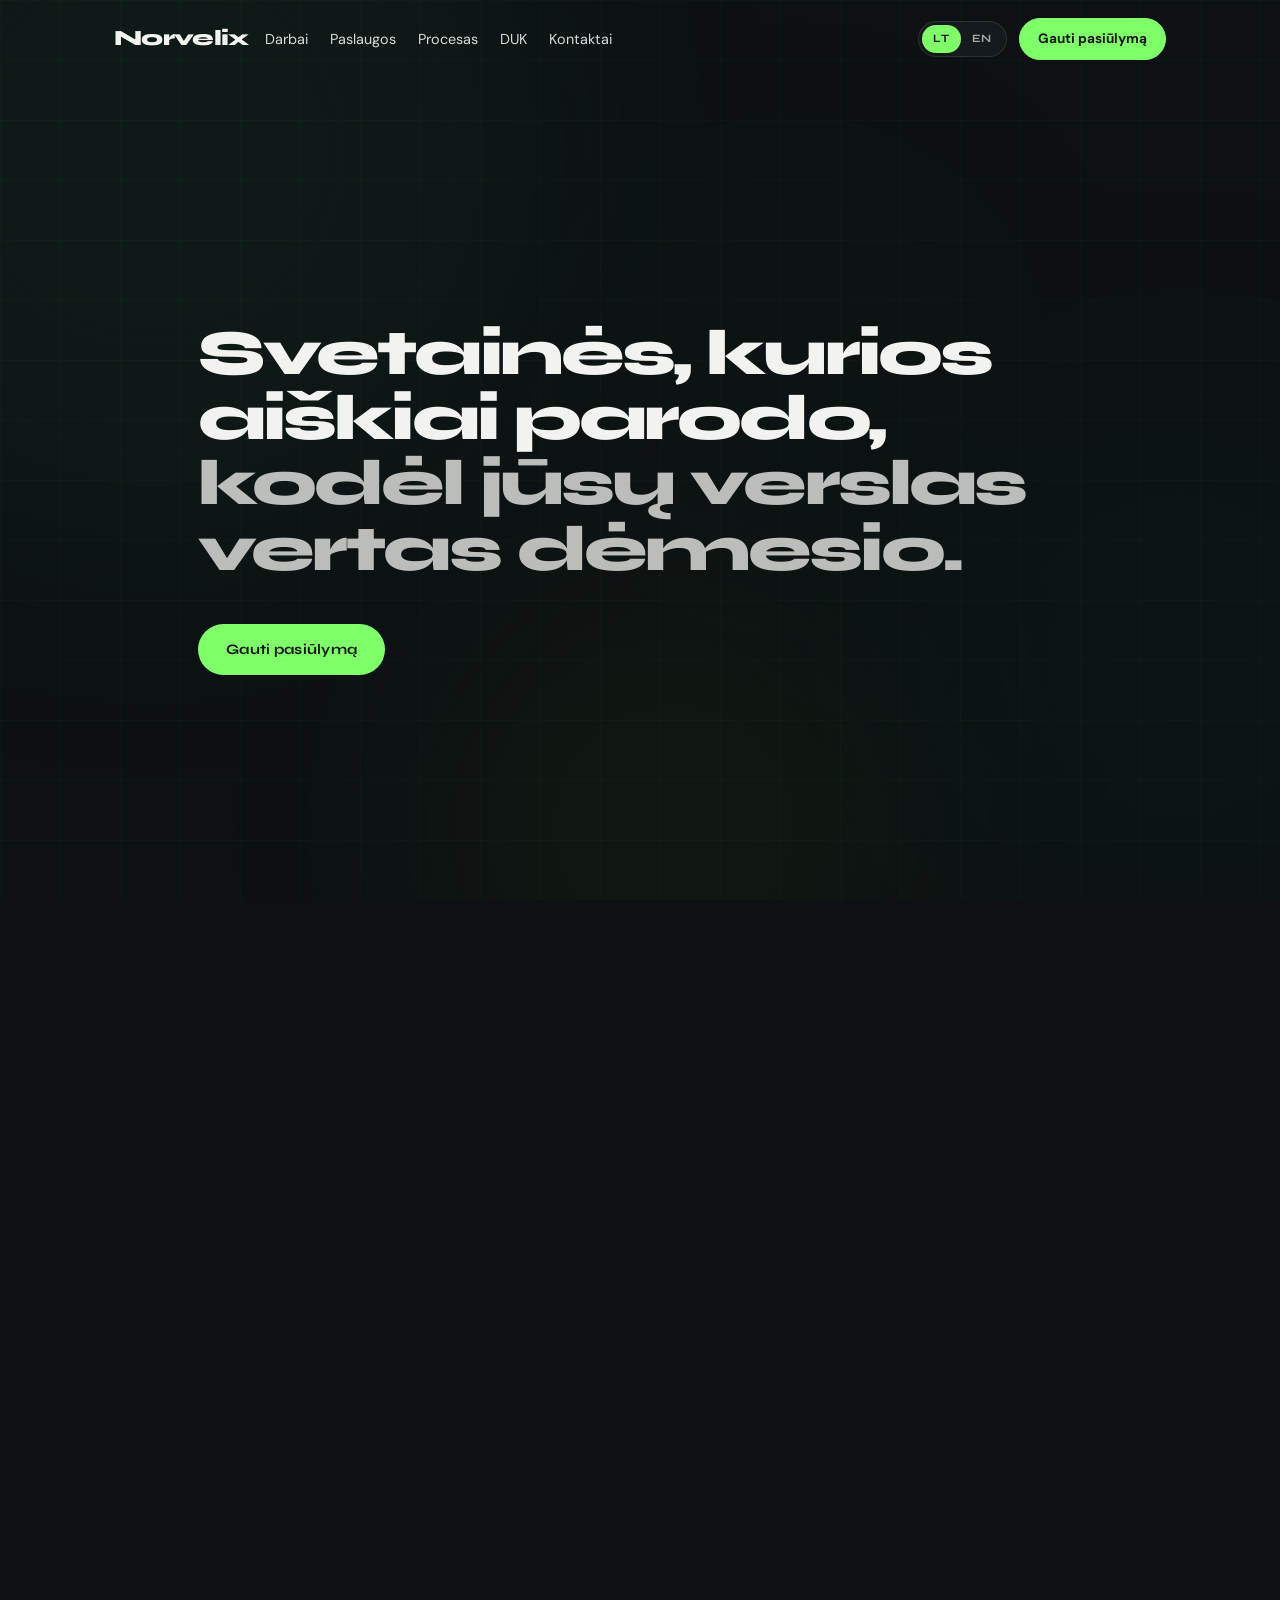
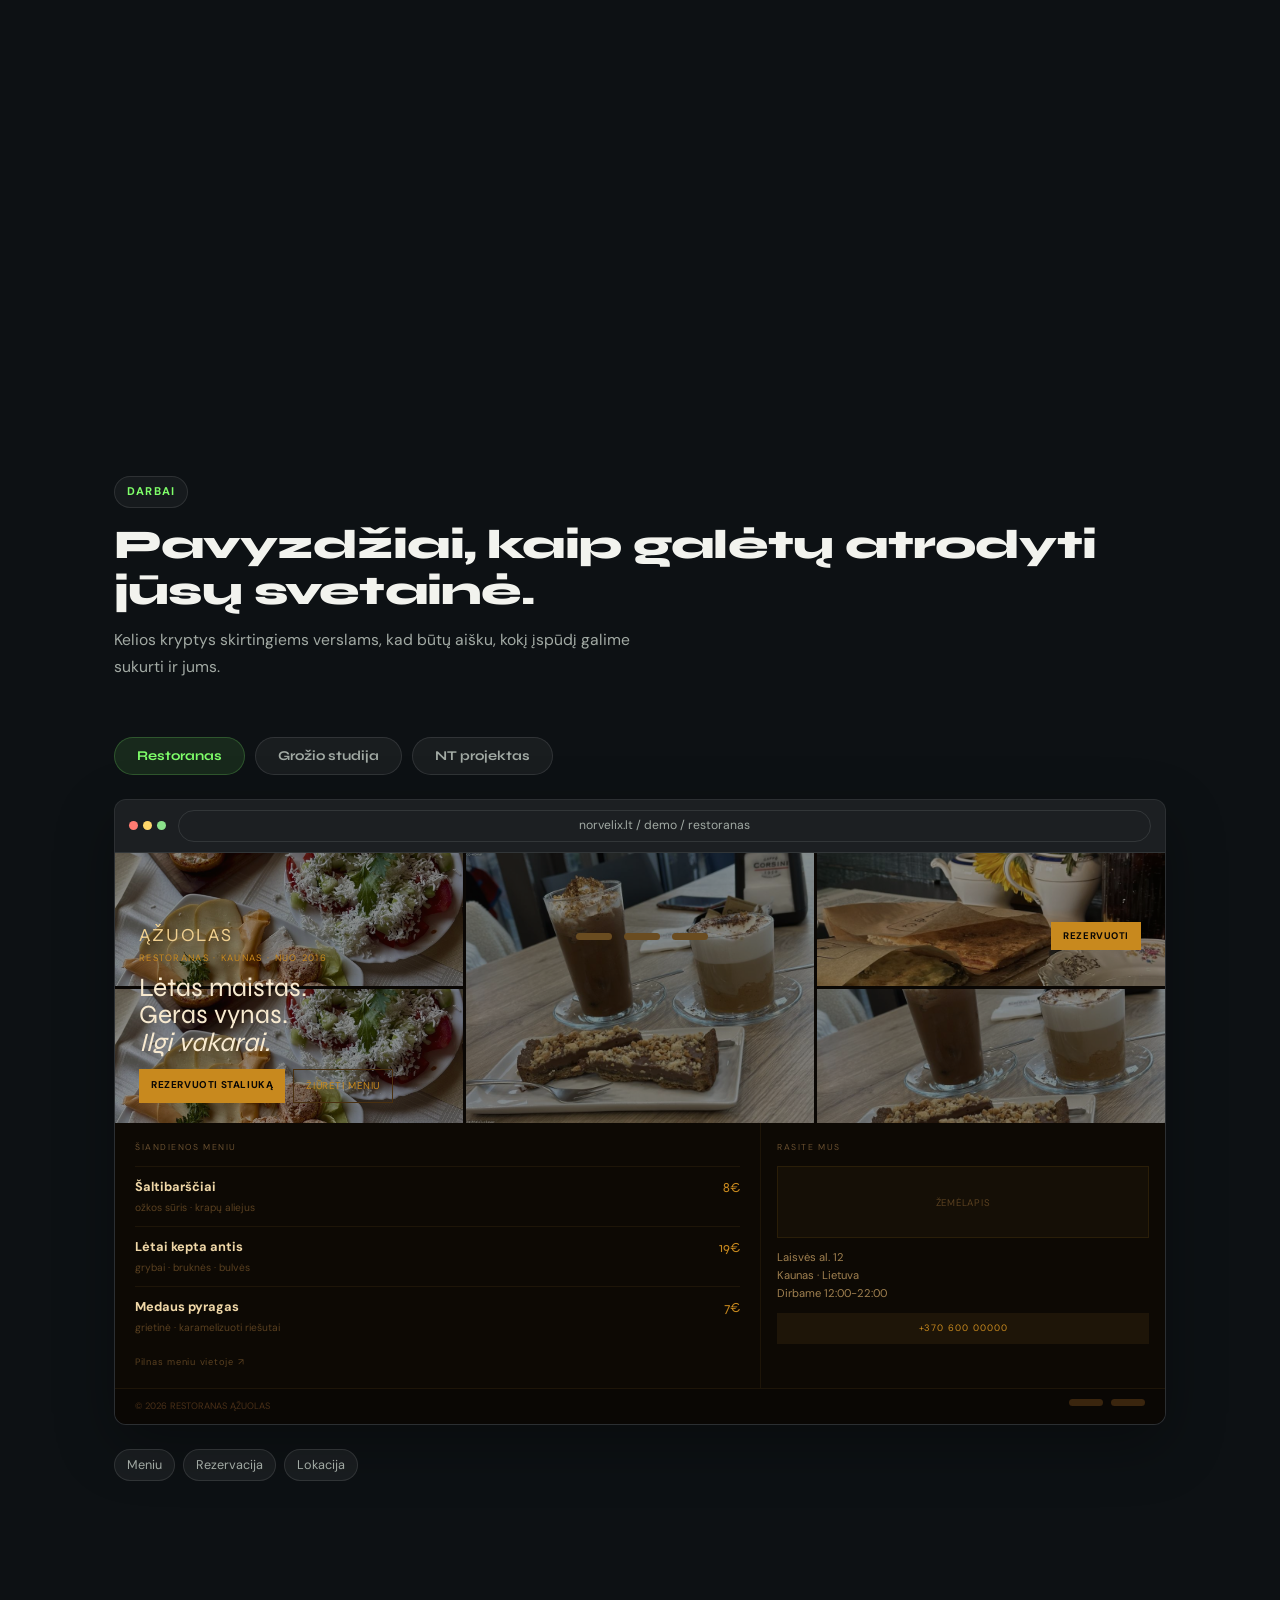
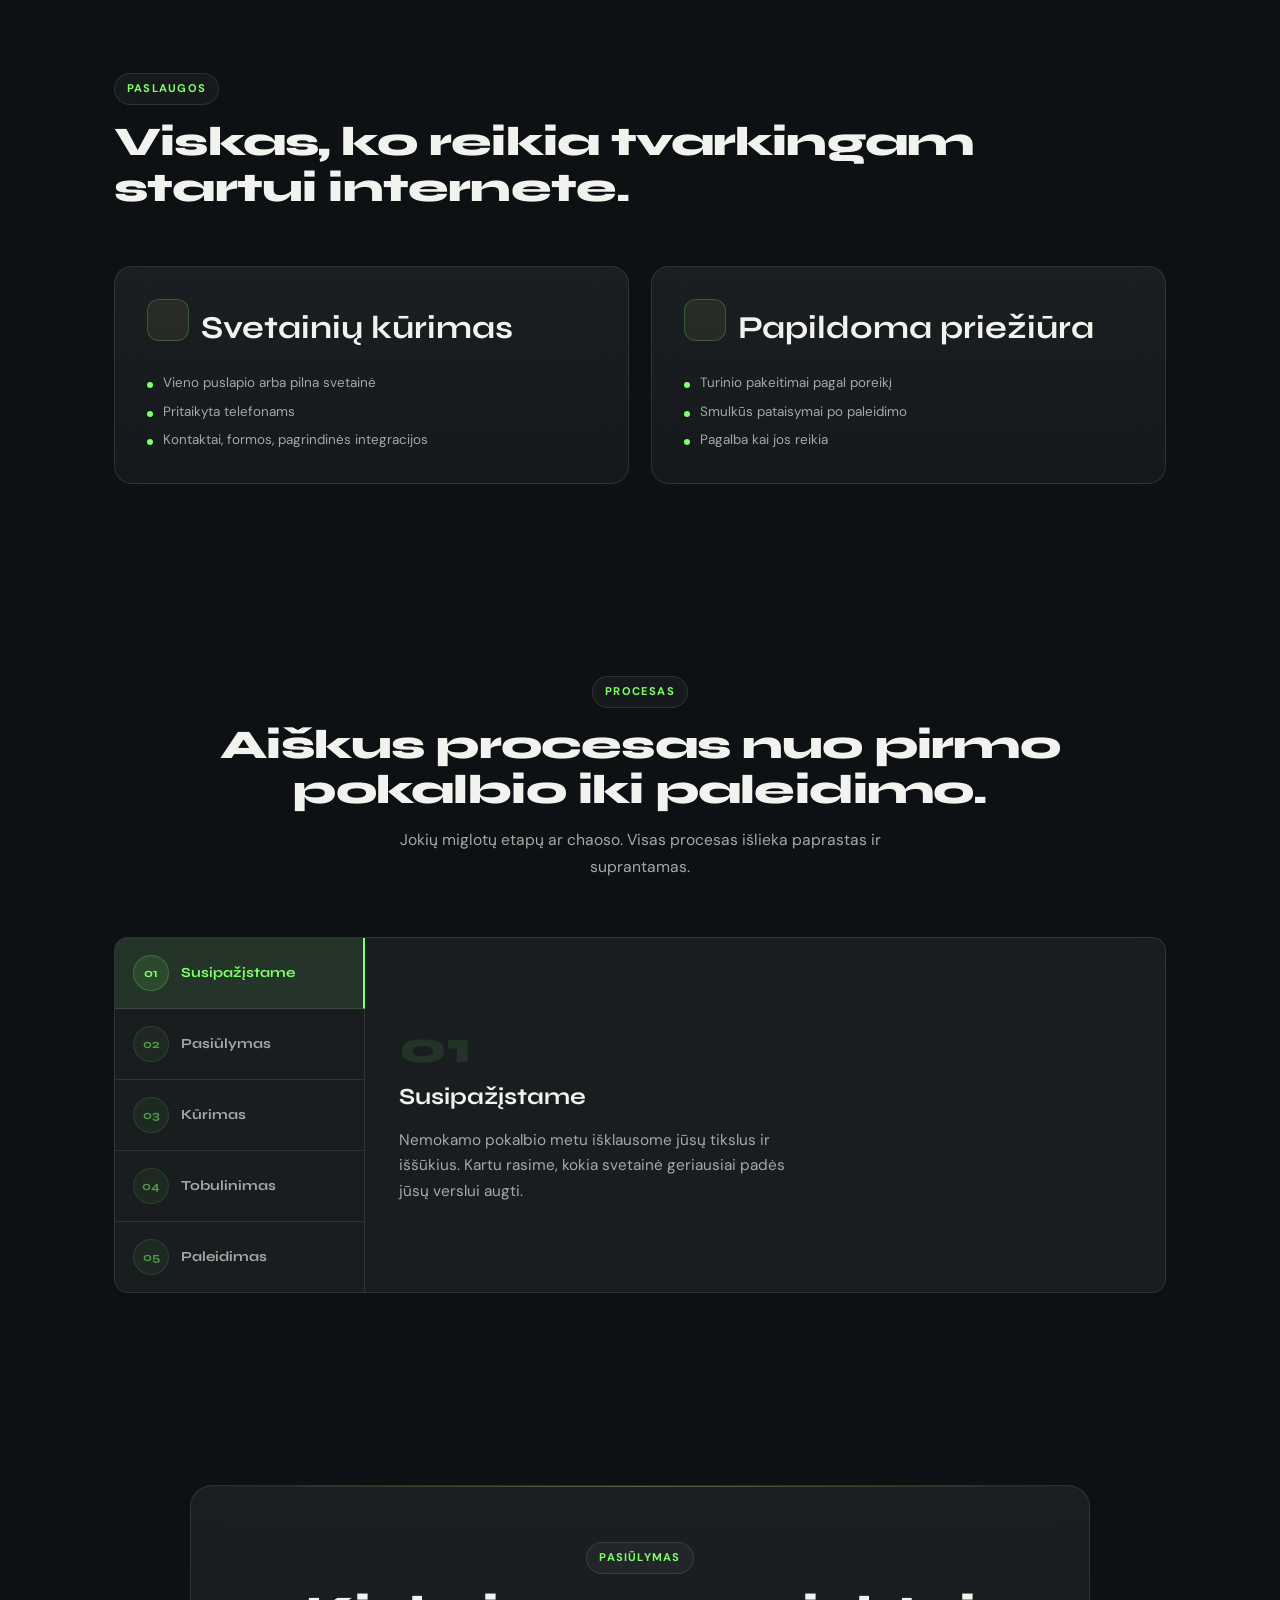
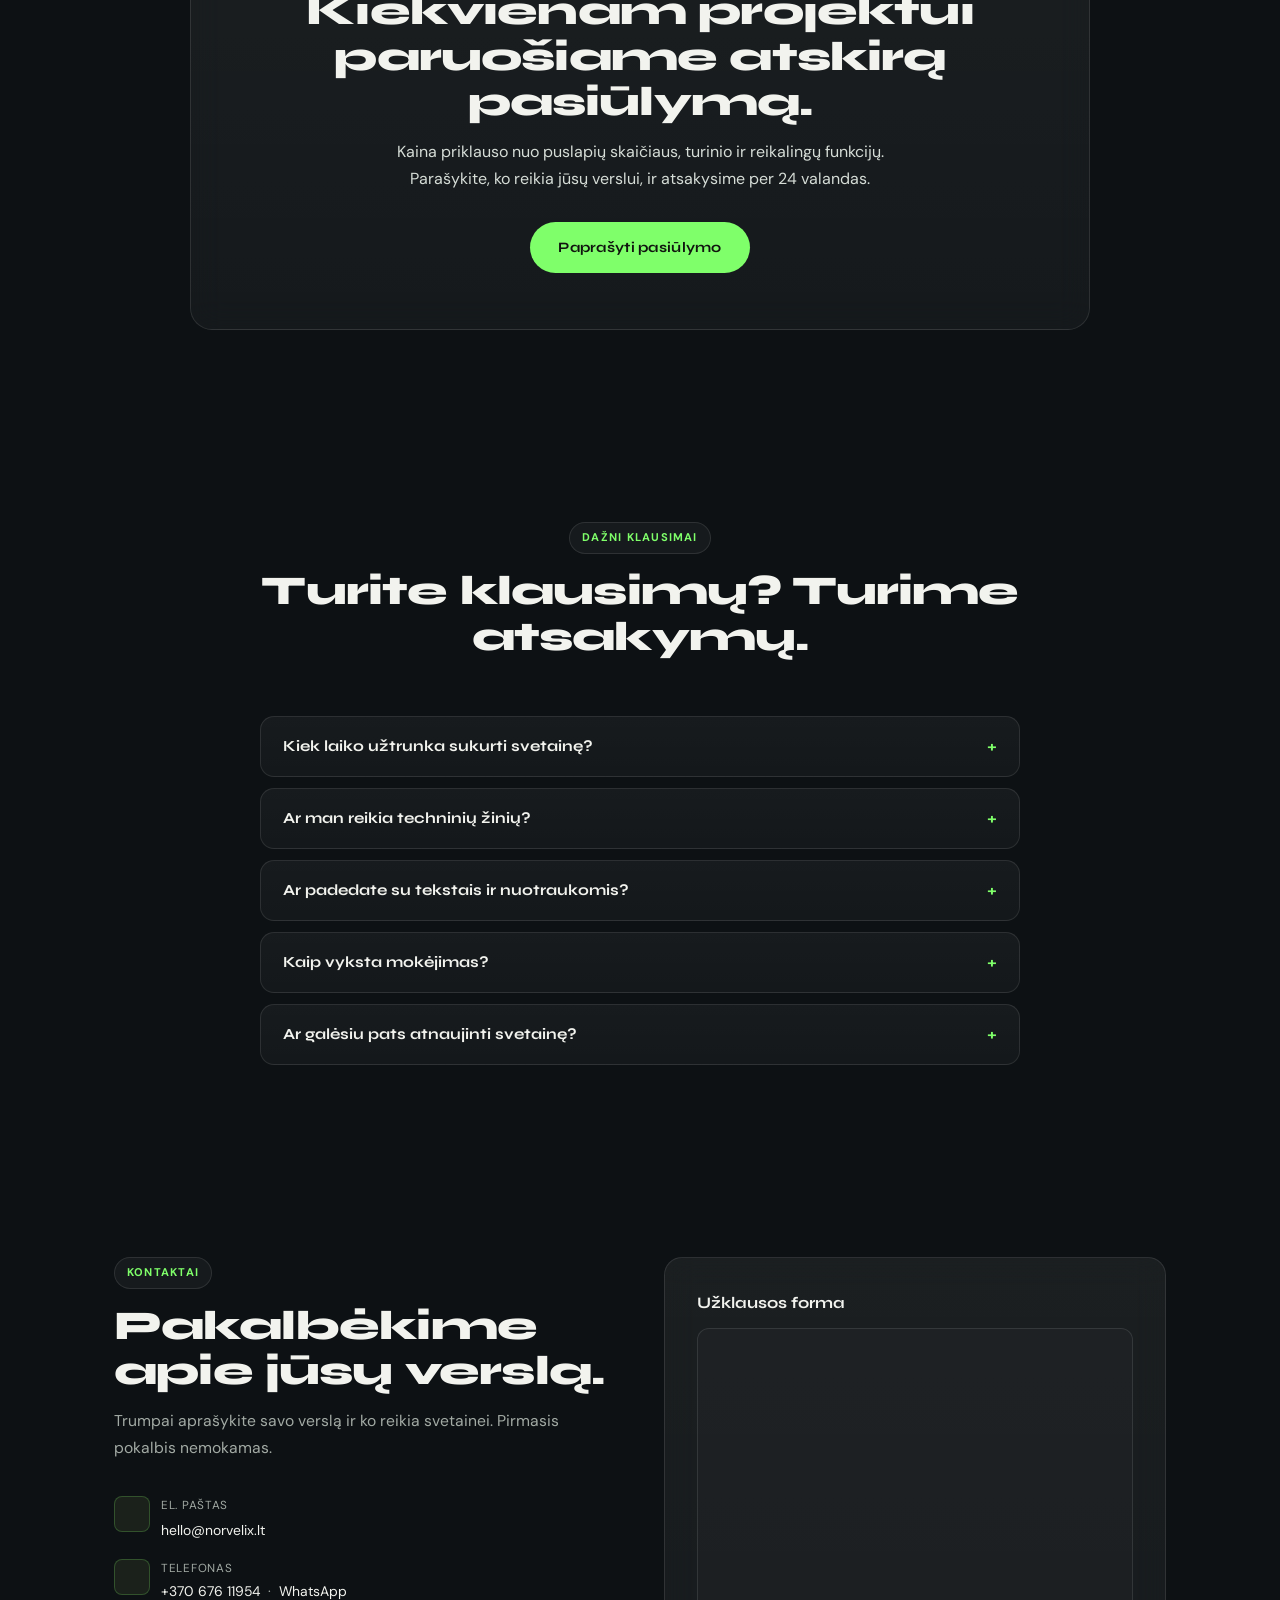
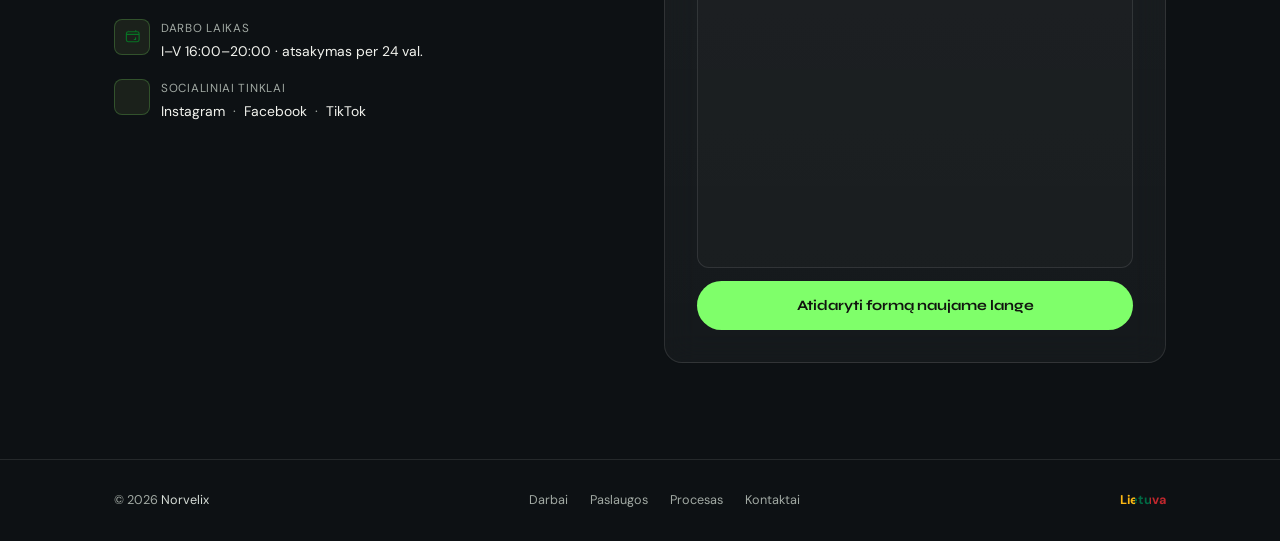
==== commit bcfc2919: "cta is now the last beat" ====
--- a/index.html
+++ b/index.html
@@ -83,16 +83,15 @@
           <div class="hero-content hero-beats">
             <div class="hero-lead">
               <h1>Svetainės, kurios aiškiai parodo, <span class="hero-highlight-target">kodėl jūsų verslas vertas dėmesio.</span></h1>
-              <div class="hero-btns beat-two">
-                <a href="#contact" class="btn-primary">Gauti pasiūlymą</a>
-              </div>
             </div>
             <div class="hero-lamp-scene beat-three" aria-hidden="true">
                 <div class="hero-lamp"></div>
                 <span class="hero-lamp-head"></span>
                 <span class="hero-lamp-arm"></span>
                 <span class="hero-lamp-light"></span>
-              </div>
+            </div>
+            <div class="hero-btns beat-five">
+              <a href="#contact" class="btn-primary">Gauti pasiūlymą</a>
             </div>
           </div>
         </div>
--- a/style.css
+++ b/style.css
@@ -232,7 +232,8 @@
   z-index: 2;
 }
 .beat-two,
-.beat-three {
+.beat-three,
+.beat-five {
   opacity: 0;
   transform: translateY(20px);
   pointer-events: none;
@@ -248,6 +249,11 @@
   transform: translateY(0);
   pointer-events: auto;
 }
+.hero-sequence.is-beat-5 .beat-five {
+  opacity: 1;
+  transform: translateY(0);
+  pointer-events: auto;
+}
 
 h1 {
   font-family: 'Syne', sans-serif;
@@ -269,9 +275,12 @@
 }
 .hero-sub strong { color: var(--text); font-weight: 400; }
 
-.hero-btns { display: flex; gap: 14px; flex-wrap: wrap; }
 .hero-btns {
-  transition: opacity 0.35s ease, transform 0.35s ease;
+  display: flex;
+  gap: 14px;
+  flex-wrap: wrap;
+
+  transition: opacity 0.5s ease, transform 0.5s ease;
 }
 .hero-highlight-target {
   position: relative;
@@ -1111,8 +1120,9 @@
      head  : left=91 top=24 w=34 h=48  bottom=72  centre=108
      beam  : top=72  left=108−85=23   w=170
      ───────────────────────────────────────────── */
-  .hero-lamp-scene {
+ .hero-lamp-scene {
   position: absolute;
+  overflow: hidden;
   top: 20px;
   right: 0;
   bottom: auto;
@@ -1133,24 +1143,28 @@
     height: 5px;
   }
   .hero-lamp-arm {
-    top: 18px;
+    top: 25px;
     left: 83px;
     width: 16px;
     height: 16px;
   }
   .hero-lamp-head {
     left: 91px;
-    top: 24px;
+    top: 40px;
     width: 34px;
     height: 48px;
   }
-  .hero-lamp-light {
-    top: 72px;
-    left: 23px;
-    width: 170px;
+  .hero-sequence.is-beat-4 .hero-lamp-light {
+    animation: lampFlicker 0.85s linear 1;
+    top: 70px;
+    width: clamp(170px, 20vw, 260px);
+    left: 14.5%;
     height: 150px;
     filter: blur(9px);
-  }
+
+    transform: rotate(21deg);
+    transform-origin: top center;
+}
   .grid-4,
   .grid-3,
   .industries-grid,
@@ -1186,13 +1200,6 @@
     scroll-behavior: auto;
   }
 
-  *,
-  *::before,
-  *::after {
-    animation-duration: 0.01ms !important;
-    animation-iteration-count: 1 !important;
-    transition-duration: 0.01ms !important;
-  }
 
   .fade-up {
     opacity: 1;
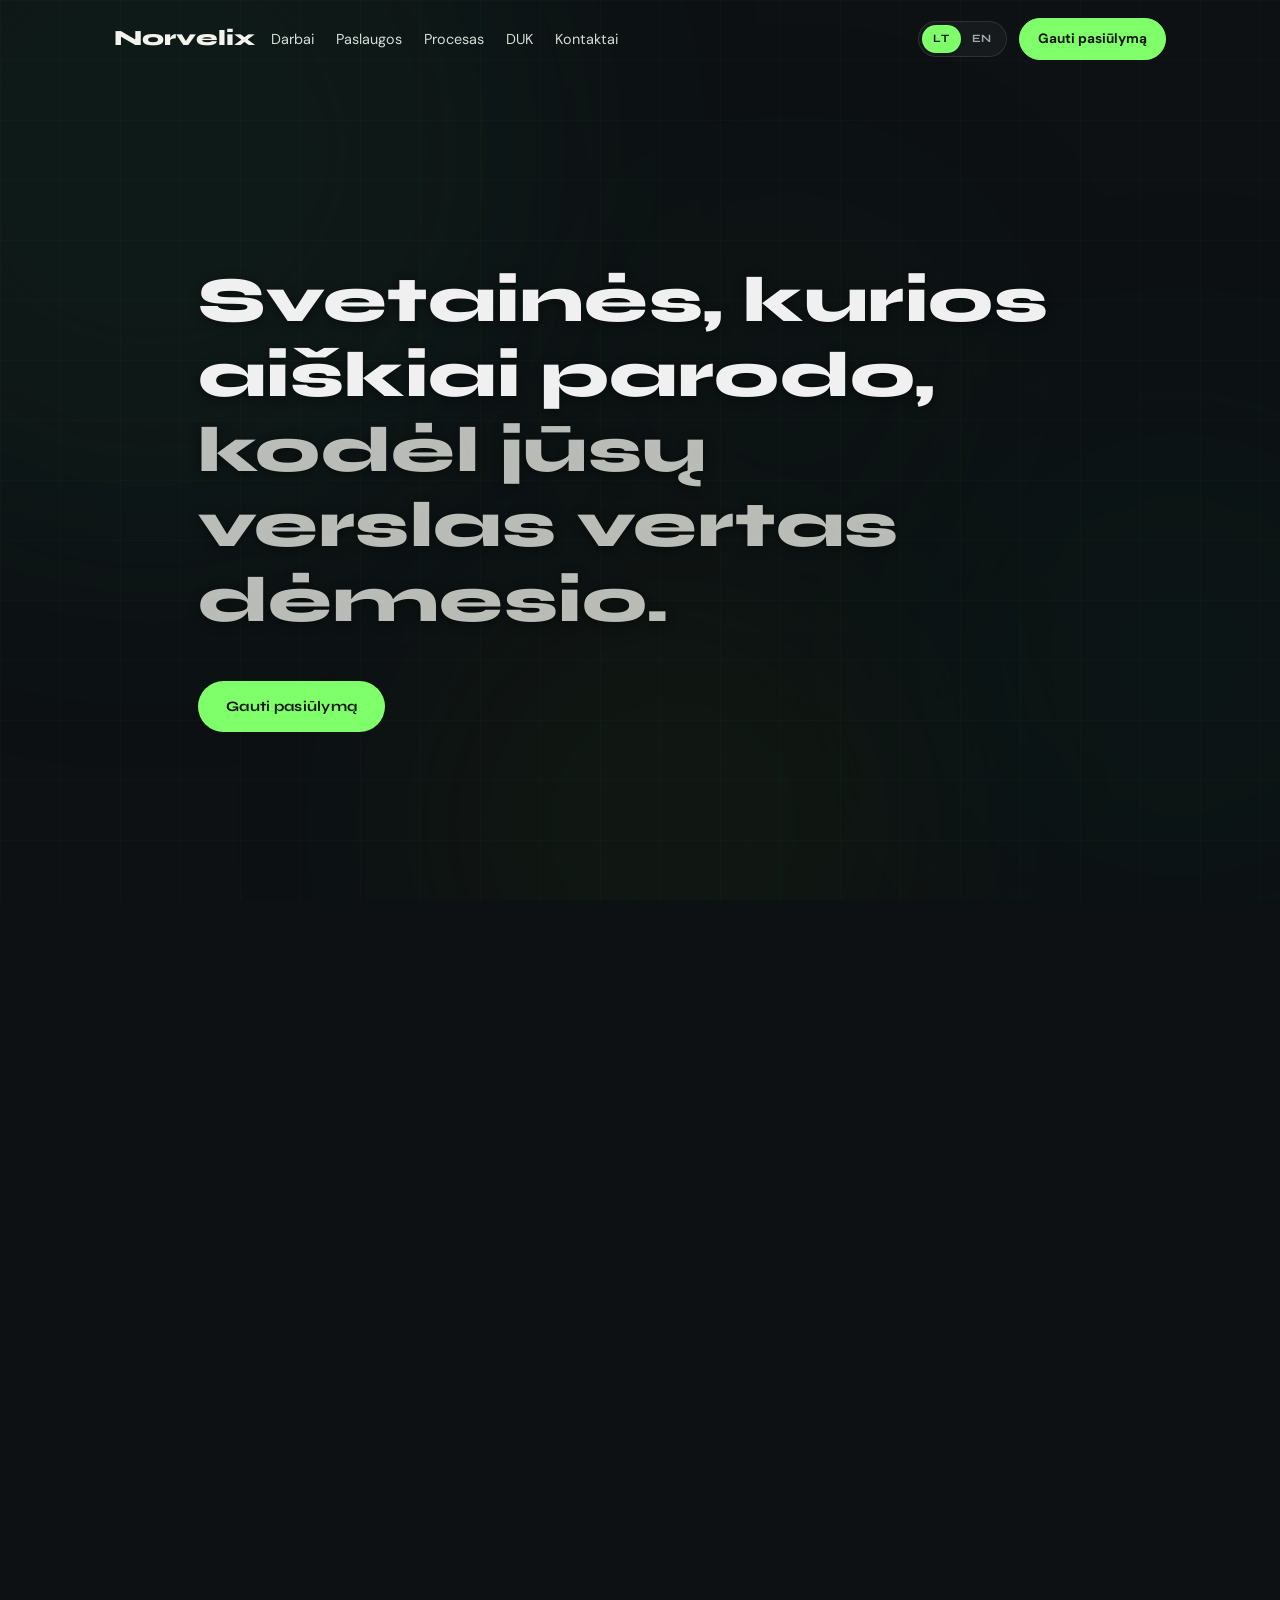
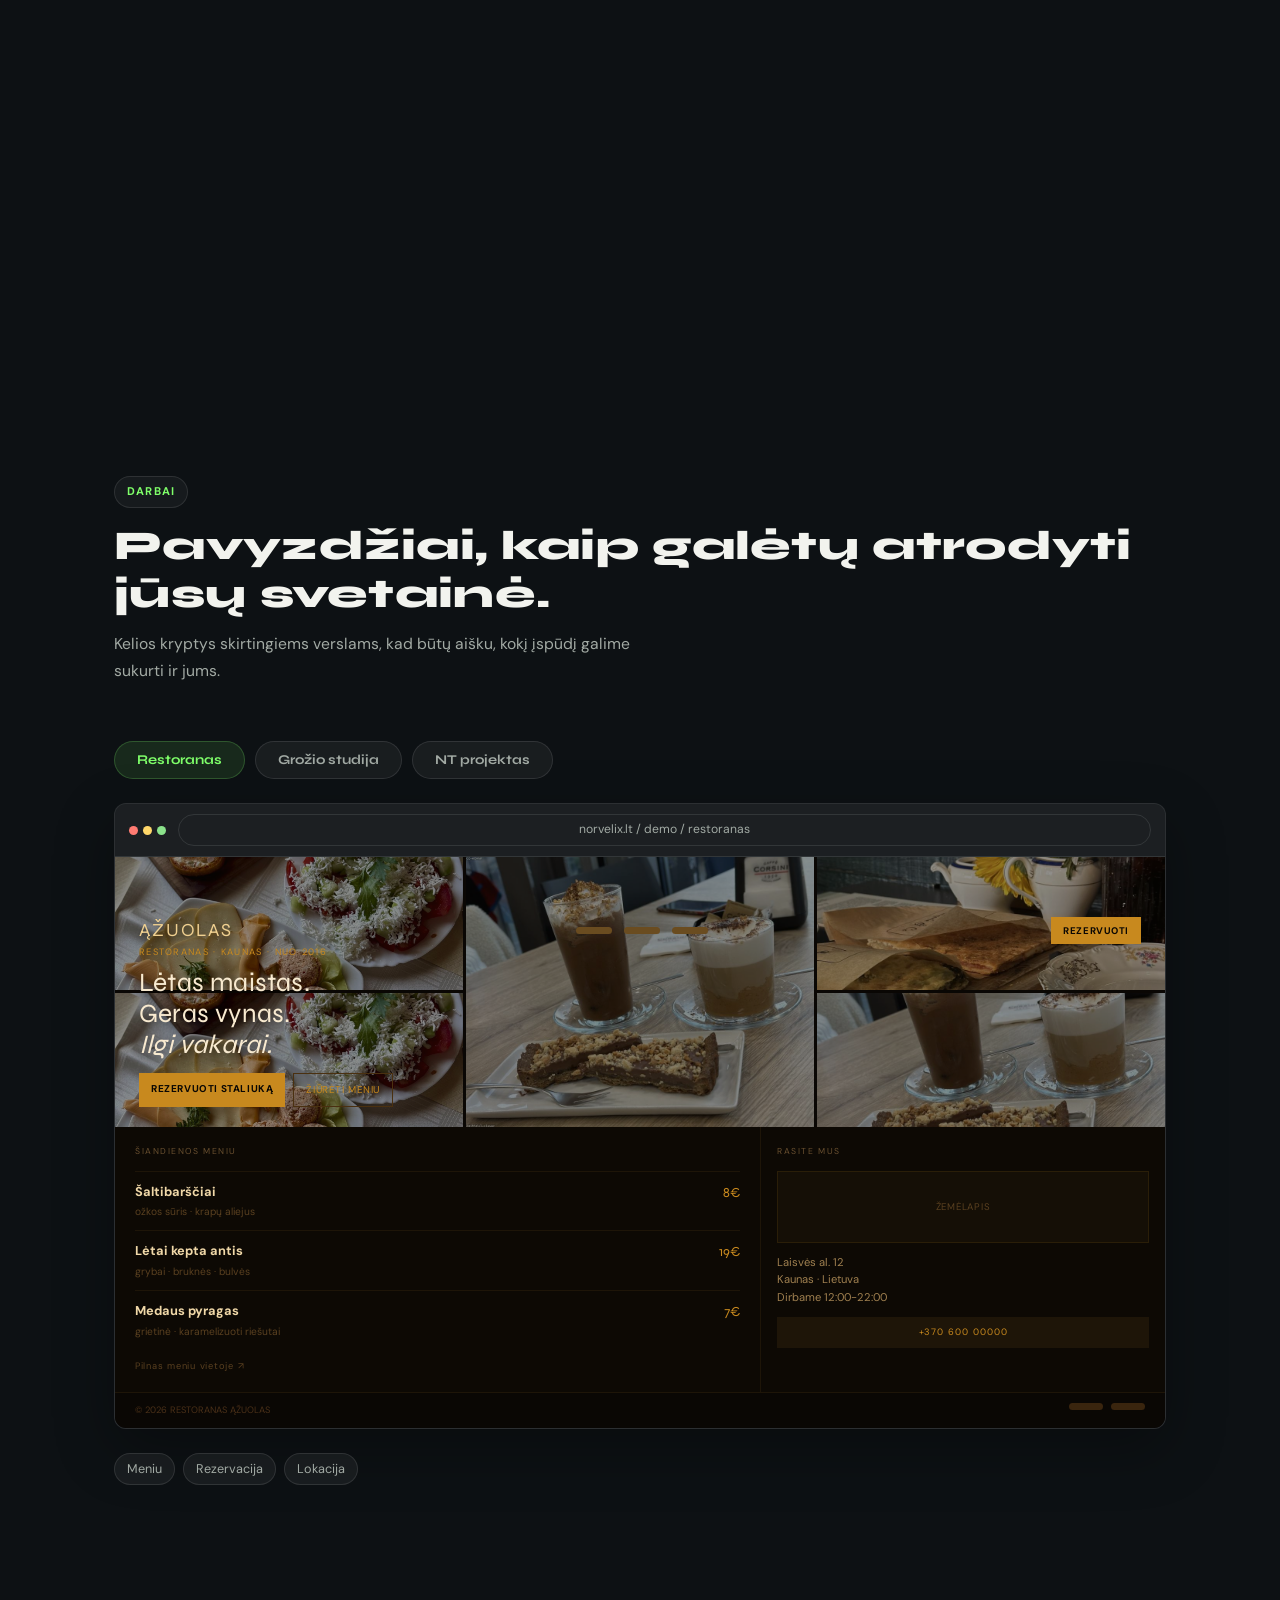
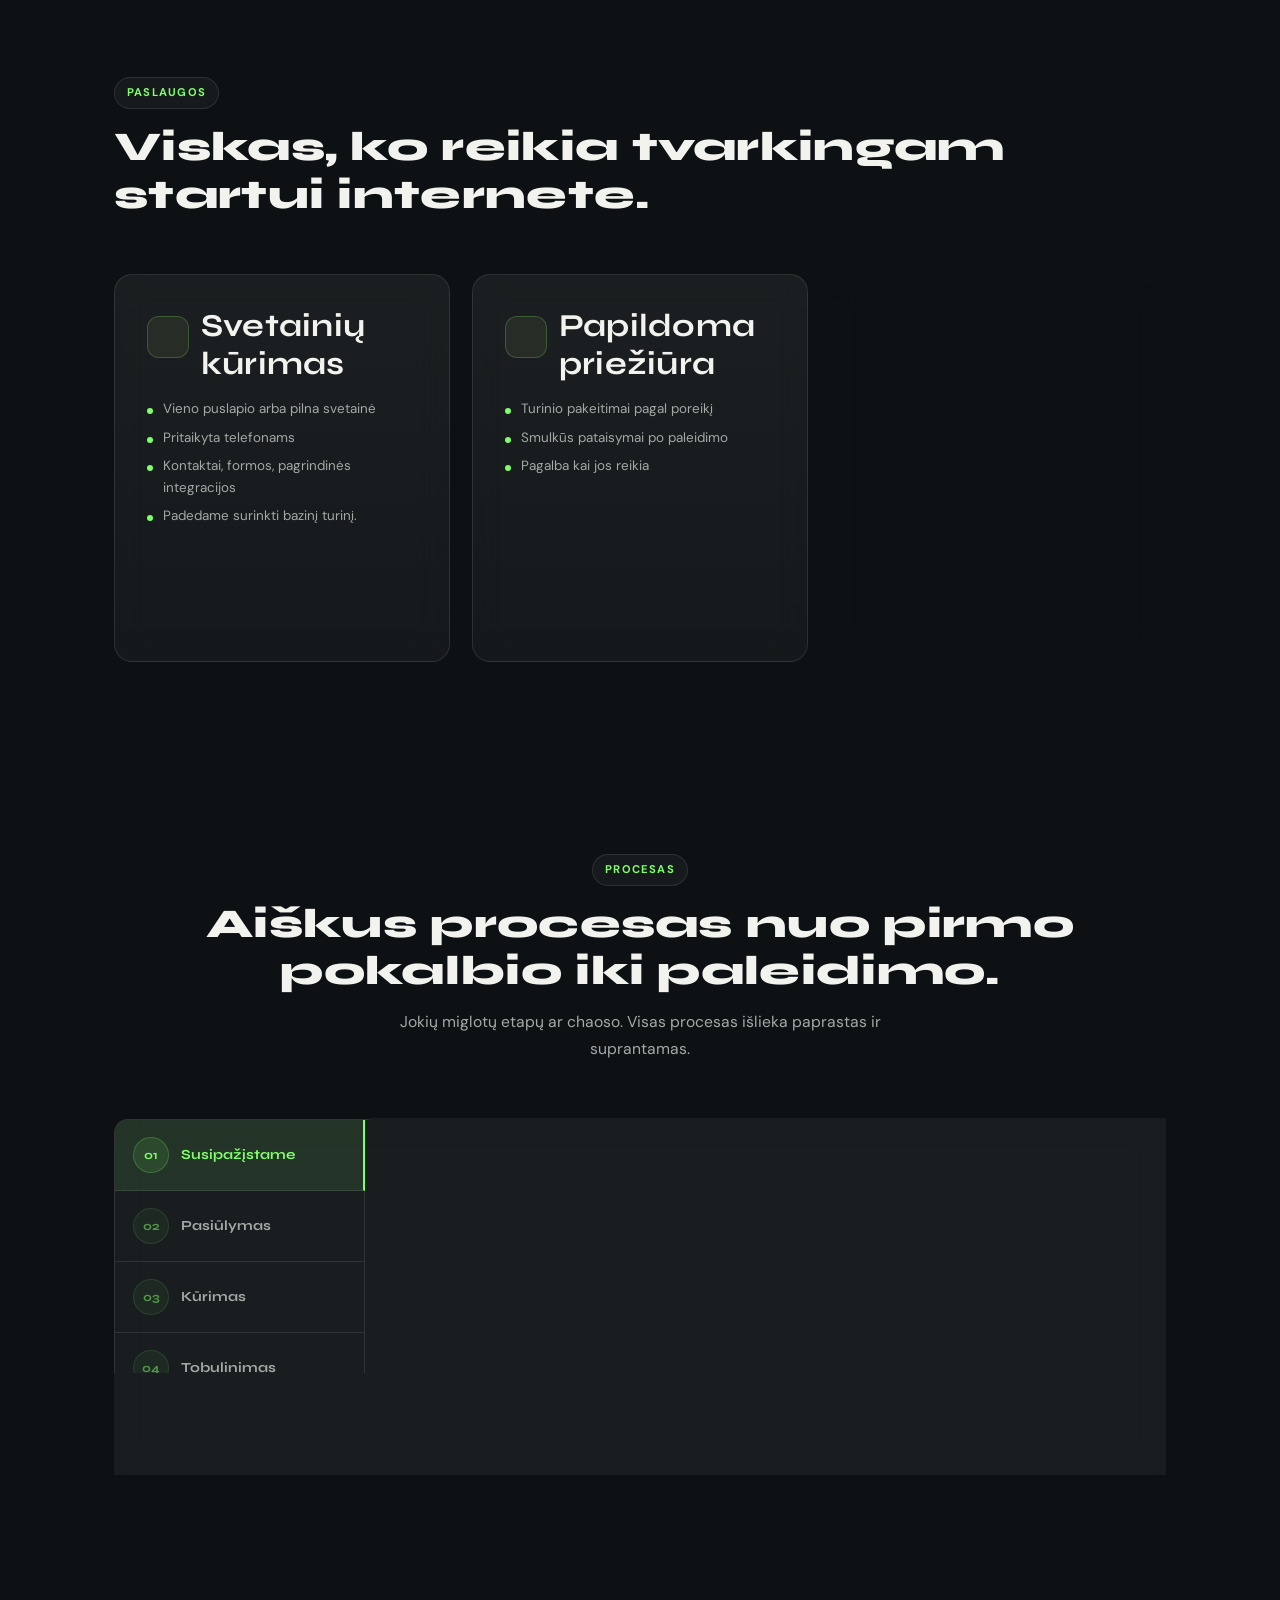
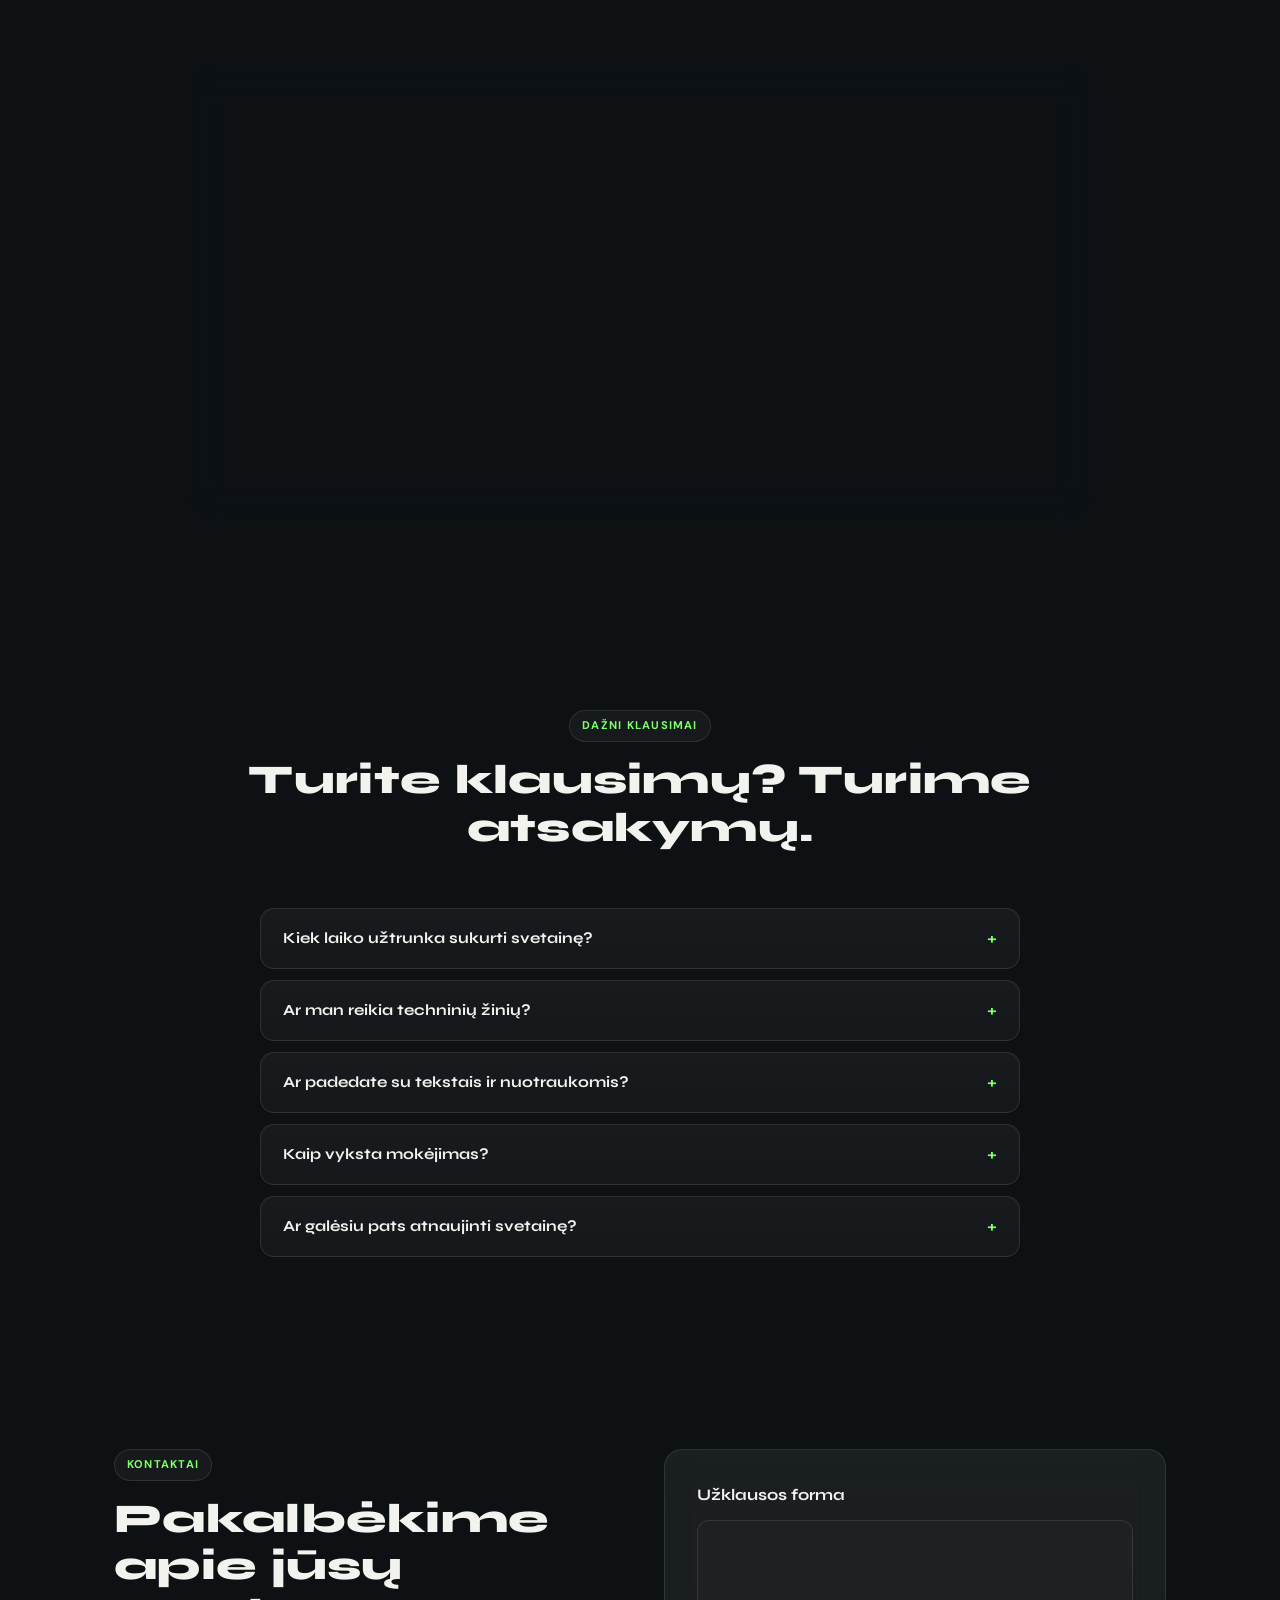
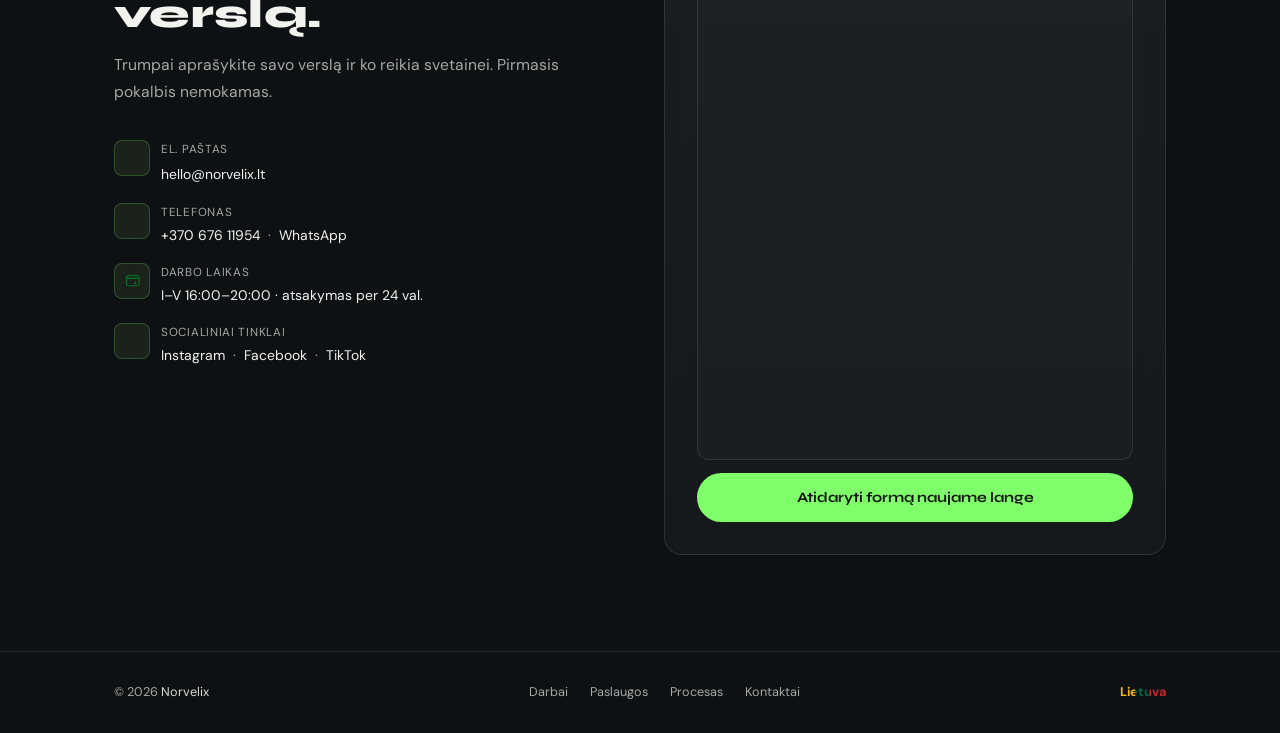
==== commit c70a5736: "Fix head tag; improve Syne headings; add hybrid content package and icon; update Services & FAQ (LT " ====
--- a/index.html
+++ b/index.html
@@ -3,15 +3,22 @@
 <head>
   <meta charset="UTF-8" />
   <meta name="viewport" content="width=device-width, initial-scale=1.0" />
+  <meta http-equiv="X-UA-Compatible" content="IE=edge" />
+
+  <!-- Primary SEO -->
   <title>Svetainių kūrimas verslui Lietuvoje | Norvelix</title>
   <meta name="description" content="Norvelix kuria svetaines, kurios ne tik atrodo gerai — jos aiškiai perteikia, kodėl jūsų verslas vertas dėmesio. Dizainas, struktūra ir paleidimas per 1–2 savaites." />
+  <meta name="author" content="Norvelix" />
   <meta name="robots" content="index, follow, max-image-preview:large, max-snippet:-1, max-video-preview:-1" />
   <meta name="theme-color" content="#080c10" />
-  <meta name="author" content="Norvelix" />
   <link rel="canonical" href="https://norvelix.lt/" />
+
+  <!-- Hreflang -->
   <link rel="alternate" hreflang="lt" href="https://norvelix.lt/" />
   <link rel="alternate" hreflang="en" href="https://norvelix.lt/en/" />
   <link rel="alternate" hreflang="x-default" href="https://norvelix.lt/" />
+
+  <!-- Open Graph -->
   <meta property="og:type" content="website" />
   <meta property="og:locale" content="lt_LT" />
   <meta property="og:locale:alternate" content="en_US" />
@@ -19,27 +26,190 @@
   <meta property="og:url" content="https://norvelix.lt/" />
   <meta property="og:title" content="Svetainių kūrimas verslui Lietuvoje | Norvelix" />
   <meta property="og:description" content="Svetainės, kurios aiškiai parodo, kodėl jūsų verslas vertas dėmesio. Modernus dizainas ir greitas paleidimas." />
-  <meta property="og:image" content="https://norvelix.lt/favicon.png" />
-  <meta property="og:image:alt" content="Norvelix logotipas" />
-  <meta property="og:image:width" content="512" />
-  <meta property="og:image:height" content="512" />
+  <meta property="og:image" content="https://norvelix.lt/og-image.png?v=2" />
+  <meta property="og:image:alt" content="Norvelix – svetainių kūrimas Lietuvoje" />
+  <meta property="og:image:width" content="1200" />
+  <meta property="og:image:height" content="630" />
   <meta property="og:image:type" content="image/png" />
-  <meta name="twitter:card" content="summary" />
+
+  <!-- Twitter / X -->
+  <meta name="twitter:card" content="summary_large_image" />
   <meta name="twitter:title" content="Svetainių kūrimas verslui Lietuvoje | Norvelix" />
   <meta name="twitter:description" content="Svetainės, kurios aiškiai parodo, kodėl jūsų verslas vertas dėmesio. Modernus dizainas ir greitas paleidimas." />
-  <meta name="twitter:image" content="https://norvelix.lt/favicon.png" />
-  <meta name="google-analytics-id" content="G-QP59VZZDCV" />
-  <meta name="microsoft-clarity-id" content="wif67cru9z" />
+  <meta name="twitter:image" content="https://norvelix.lt/og-image.png?v=2" />
+  <meta name="twitter:image:alt" content="Norvelix – svetainių kūrimas Lietuvoje" />
+
+  <!-- Favicons -->
   <link rel="icon" href="favicon.svg" type="image/svg+xml" />
   <link rel="icon" href="favicon.png" type="image/png" />
   <link rel="apple-touch-icon" href="favicon.png" />
+  <link rel="manifest" href="/site.webmanifest" />
+
+  <!-- Preconnects -->
   <link rel="preconnect" href="https://fonts.googleapis.com" />
   <link rel="preconnect" href="https://fonts.gstatic.com" crossorigin />
+
+  <!-- Fonts -->
   <link href="https://fonts.googleapis.com/css2?family=Syne:wght@400;600;700;800&family=DM+Sans:ital,opsz,wght@0,9..40,300;0,9..40,400;1,9..40,300&display=swap" rel="stylesheet" />
+
+  <!-- Styles -->
   <link rel="stylesheet" href="style.css" />
-  <script type="application/ld+json">{"@context":"https://schema.org","@type":"ProfessionalService","name":"Norvelix","url":"https://norvelix.lt","areaServed":{"@type":"Country","name":"Lithuania"},"description":"Norvelix kuria profesionalias svetaines Lietuvos verslams.","email":"hello@norvelix.lt","telephone":"+37067611954","openingHoursSpecification":[{"@type":"OpeningHoursSpecification","dayOfWeek":["Monday","Tuesday","Wednesday","Thursday","Friday"],"opens":"16:00","closes":"20:00"}],"sameAs":["https://instagram.com/norvelix.lt","https://www.facebook.com/profile.php?id=61563215660618","https://www.tiktok.com/@norvelix.lt"],"serviceType":["Website design","Website development","Landing page design","Website support"]}</script>
-  <script type="application/ld+json">{"@context":"https://schema.org","@type":"WebSite","name":"Norvelix","url":"https://norvelix.lt/","inLanguage":"lt","publisher":{"@type":"Organization","name":"Norvelix","url":"https://norvelix.lt/"}}</script>
-  <script type="application/ld+json">{"@context":"https://schema.org","@type":"FAQPage","inLanguage":"lt","mainEntity":[{"@type":"Question","name":"Kiek laiko užtrunka sukurti svetainę?","acceptedAnswer":{"@type":"Answer","text":"1 puslapio svetainę pristatome per 5–7 darbo dienas, o pilną svetainę per 10–14 dienų. Laikas priklauso nuo projekto sudėtingumo ir turinio paruošimo."}},{"@type":"Question","name":"Ar man reikia techninių žinių?","acceptedAnswer":{"@type":"Answer","text":"Visiškai ne. Viską paaiškiname paprastai ir pasirūpiname technine puse už jus."}},{"@type":"Question","name":"Ar padedate su tekstais ir nuotraukomis?","acceptedAnswer":{"@type":"Answer","text":"Taip. Galime padėti su antraštėmis, paslaugų aprašymais, struktūra ir vizualine kryptimi, jei neturite paruošto turinio."}},{"@type":"Question","name":"Kaip vyksta mokėjimas?","acceptedAnswer":{"@type":"Answer","text":"Taikome 50% avansą prieš pradedant darbą ir 50% baigus projektą. Priimami bankiniai pavedimai."}},{"@type":"Question","name":"Ar galėsiu pats atnaujinti svetainę?","acceptedAnswer":{"@type":"Answer","text":"Taip, su mūsų pagalba. Padėsime atnaujinti pagrindinę informaciją arba galime integruoti turinio valdymo sistemą."}}]}</script>
+
+  <!-- Analytics (async, non-blocking) -->
+  <script async src="https://www.googletagmanager.com/gtag/js?id=G-QP59VZZDCV"></script>
+  <script>
+    window.dataLayer = window.dataLayer || [];
+    function gtag(){dataLayer.push(arguments);}
+    gtag('js', new Date());
+    gtag('config', 'G-QP59VZZDCV');
+  </script>
+  <script async src="https://www.clarity.ms/tag/wif67cru9z"></script>
+
+  <!-- Schema: ProfessionalService -->
+  <script type="application/ld+json">
+  {
+    "@context": "https://schema.org",
+    "@type": ["ProfessionalService", "Organization"],
+    "@id": "https://norvelix.lt/#organization",
+    "name": "Norvelix",
+    "url": "https://norvelix.lt",
+    "logo": {
+      "@type": "ImageObject",
+      "url": "https://norvelix.lt/og-image.png?v=2",
+      "width": 1200,
+      "height": 630
+    },
+    "image": "https://norvelix.lt/og-image.png?v=2",
+    "description": "Norvelix kuria svetaines Lietuvos verslams.",
+    "email": "hello@norvelix.lt",
+    "telephone": "+37067611954",
+    "address": {
+      "@type": "PostalAddress",
+      "addressLocality": "Vilnius",
+      "addressCountry": "LT"
+    },
+    "geo": {
+      "@type": "GeoCoordinates",
+      "latitude": 54.6872,
+      "longitude": 25.2797
+    },
+    "areaServed": {
+      "@type": "Country",
+      "name": "Lithuania",
+      "sameAs": "https://en.wikipedia.org/wiki/Lithuania"
+    },
+    "openingHoursSpecification": [
+      {
+        "@type": "OpeningHoursSpecification",
+        "dayOfWeek": ["Monday","Tuesday","Wednesday","Thursday","Friday"],
+        "opens": "16:00",
+        "closes": "20:00"
+      }
+    ],
+    "sameAs": [
+      "https://instagram.com/norvelix.lt",
+      "https://www.facebook.com/profile.php?id=61563215660618",
+      "https://www.tiktok.com/@norvelix.lt"
+    ],
+    "serviceType": ["Website design","Website development","Landing page design","Website support"],
+    "hasOfferCatalog": {
+      "@type": "OfferCatalog",
+      "name": "Norvelix paslaugos",
+      "itemListElement": [
+        {
+          "@type": "Offer",
+          "itemOffered": {
+            "@type": "Service",
+            "name": "Svetainių kūrimas",
+            "description": "Vieno puslapio arba pilna svetainė, pritaikyta telefonams."
+          }
+        },
+        {
+          "@type": "Offer",
+          "itemOffered": {
+            "@type": "Service",
+            "name": "Svetainių priežiūra",
+            "description": "Turinio pakeitimai, smulkūs pataisymai ir pagalba po paleidimo."
+          }
+        },
+        {
+          "@type": "Offer",
+          "itemOffered": {
+            "@type": "Service",
+            "name": "Pilnas turinio paketas",
+            "description": "Copywritingas, fotografavimas / nuotraukų paieška ir licencijavimas. Galima fiksuota kaina arba valandinis mokestis."
+          }
+        }
+      ]
+    }
+  }
+  </script>
+
+  <!-- Schema: WebSite -->
+  <script type="application/ld+json">
+  {
+    "@context": "https://schema.org",
+    "@type": "WebSite",
+    "@id": "https://norvelix.lt/#website",
+    "name": "Norvelix",
+    "url": "https://norvelix.lt/",
+    "inLanguage": ["lt", "en"],
+    "publisher": {
+      "@id": "https://norvelix.lt/#organization"
+    }
+  }
+  </script>
+
+  <!-- Schema: FAQPage -->
+  <script type="application/ld+json">
+  {
+    "@context": "https://schema.org",
+    "@type": "FAQPage",
+    "inLanguage": "lt",
+    "mainEntity": [
+      {
+        "@type": "Question",
+        "name": "Kiek laiko užtrunka sukurti svetainę?",
+        "acceptedAnswer": {
+          "@type": "Answer",
+          "text": "1 puslapio svetainę pristatome per 5–7 darbo dienas, o pilną svetainę per 10–14 dienų. Laikas priklauso nuo projekto sudėtingumo ir turinio paruošimo."
+        }
+      },
+      {
+        "@type": "Question",
+        "name": "Ar man reikia techninių žinių?",
+        "acceptedAnswer": {
+          "@type": "Answer",
+          "text": "Visiškai ne. Viską paaiškiname paprastai ir pasirūpiname technine puse už jus."
+        }
+      },
+      {
+        "@type": "Question",
+        "name": "Ar padedate su tekstais ir nuotraukomis?",
+        "acceptedAnswer": {
+          "@type": "Answer",
+          "text": "Taip — bazinis turinys įtrauktas į paslaugą 'Svetainių kūrimas'; pilnas turinio paketas (copy + nuotraukų paieška ir licencijos) siūlomas kaip atskira, mokama paslauga. Žr. skyrių 'Paslaugos'."
+        }
+      },
+      {
+        "@type": "Question",
+        "name": "Kaip vyksta mokėjimas?",
+        "acceptedAnswer": {
+          "@type": "Answer",
+          "text": "Mokėjimas atliekamas paskutinio pokalbio metu. Priimame banko pavedimus."
+        }
+      },
+      {
+        "@type": "Question",
+        "name": "Ar galėsiu pats atnaujinti svetainę?",
+        "acceptedAnswer": {
+          "@type": "Answer",
+          "text": "Taip, su mūsų pagalba. Padėsime atnaujinti pagrindinę informaciją arba galime integruoti turinio valdymo sistemą."
+        }
+      }
+    ]
+  }
+  </script>
 </head>
 <body>
 <a class="skip-link" href="#main-content">Praleisti į turinį</a>
@@ -254,10 +424,12 @@
       <div class="grid-2 fade-up">
         <div class="glass-card">
           <div class="service-head"><div class="service-icon icon-service-web" aria-hidden="true"></div><div class="service-title">Svetainių kūrimas</div></div>
-          <ul class="service-items">
+            <ul class="service-items">
             <li>Vieno puslapio arba pilna svetainė</li>
             <li>Pritaikyta telefonams</li>
             <li>Kontaktai, formos, pagrindinės integracijos</li>
+            <li>Padedame surinkti bazinį turinį.</li>
+            
           </ul>
         </div>
         <div class="glass-card">
@@ -267,6 +439,16 @@
             <li>Smulkūs pataisymai po paleidimo</li>
             <li>Pagalba kai jos reikia</li>
           </ul>
+        </div>
+        <div class="glass-card">
+          <div class="service-head"><div class="service-icon icon-service-content" aria-hidden="true"></div><div class="service-title">Pilnas turinio paketas</div></div>
+          <ul class="service-items">
+            <li>Tekstų rengimas (copywriting) (tekstai pagal UX/SEO)</li>
+            <li>Fotografavimas / nuotraukų paieška ir licencijavimas (fotografavimas)</li>
+            <li>Struktūruotas turinys puslapiams, meta aprašymai</li>
+            <li>Galima fiksuota kaina už puslapį arba valandinis mokestis.</li>
+          </ul>
+        </div>
       </div>
     </div>
   </section>
@@ -317,8 +499,8 @@
       <div class="faq-list fade-up">
         <div class="faq-item"><button type="button" class="faq-q" aria-expanded="false" aria-controls="faq-a-1" id="faq-q-1"><span>Kiek laiko užtrunka sukurti svetainę?</span><span class="faq-arrow" aria-hidden="true">+</span></button><div class="faq-a" id="faq-a-1" role="region" aria-labelledby="faq-q-1" hidden><div class="faq-a-inner">1 puslapio svetainę pristatome per 5–7 darbo dienas, o pilną svetainę per 10–14 dienų. Laikas priklauso nuo projekto sudėtingumo ir turinio paruošimo.</div></div></div>
         <div class="faq-item"><button type="button" class="faq-q" aria-expanded="false" aria-controls="faq-a-2" id="faq-q-2"><span>Ar man reikia techninių žinių?</span><span class="faq-arrow" aria-hidden="true">+</span></button><div class="faq-a" id="faq-a-2" role="region" aria-labelledby="faq-q-2" hidden><div class="faq-a-inner">Visiškai ne. Viską paaiškiname paprastai ir pasirūpiname technine puse už jus.</div></div></div>
-        <div class="faq-item"><button type="button" class="faq-q" aria-expanded="false" aria-controls="faq-a-3" id="faq-q-3"><span>Ar padedate su tekstais ir nuotraukomis?</span><span class="faq-arrow" aria-hidden="true">+</span></button><div class="faq-a" id="faq-a-3" role="region" aria-labelledby="faq-q-3" hidden><div class="faq-a-inner">Taip. Galime padėti su antraštėmis, paslaugų aprašymais, struktūra ir vizualine kryptimi, jei neturite paruošto turinio.</div></div></div>
-        <div class="faq-item"><button type="button" class="faq-q" aria-expanded="false" aria-controls="faq-a-4" id="faq-q-4"><span>Kaip vyksta mokėjimas?</span><span class="faq-arrow" aria-hidden="true">+</span></button><div class="faq-a" id="faq-a-4" role="region" aria-labelledby="faq-q-4" hidden><div class="faq-a-inner">Taikome 50% avansą prieš pradedant darbą ir 50% baigus projektą. Priimami bankiniai pavedimai.</div></div></div>
+        <div class="faq-item"><button type="button" class="faq-q" aria-expanded="false" aria-controls="faq-a-3" id="faq-q-3"><span>Ar padedate su tekstais ir nuotraukomis?</span><span class="faq-arrow" aria-hidden="true">+</span></button><div class="faq-a" id="faq-a-3" role="region" aria-labelledby="faq-q-3" hidden><div class="faq-a-inner">Taip — bazinis turinys įtrauktas; mes taip pat siūlome atskirą paslaugą „Pilnas turinio paketas“ (copywriting, fotografavimas ir nuotraukų licencijavimas). Žr. skyrių "Paslaugos" → "Pilnas turinio paketas".</div></div></div>
+        <div class="faq-item"><button type="button" class="faq-q" aria-expanded="false" aria-controls="faq-a-4" id="faq-q-4"><span>Kaip vyksta mokėjimas?</span><span class="faq-arrow" aria-hidden="true">+</span></button><div class="faq-a" id="faq-a-4" role="region" aria-labelledby="faq-q-4" hidden><div class="faq-a-inner">Mokėjimas atliekamas paskutinio pokalbio metu. Priimame banko pavedimus.</div></div></div>
         <div class="faq-item"><button type="button" class="faq-q" aria-expanded="false" aria-controls="faq-a-5" id="faq-q-5"><span>Ar galėsiu pats atnaujinti svetainę?</span><span class="faq-arrow" aria-hidden="true">+</span></button><div class="faq-a" id="faq-a-5" role="region" aria-labelledby="faq-q-5" hidden><div class="faq-a-inner">Taip, su mūsų pagalba. Padėsime atnaujinti pagrindinę informaciją arba galime integruoti turinio valdymo sistemą.</div></div></div>
       </div>
     </div>
--- a/style.css
+++ b/style.css
@@ -10,6 +10,44 @@
   --text:         #f2f3ee;
   --muted:        #a2aaa4;
   --muted-strong: #d6ddd7;
+}
+
+/* === Syne legibility helpers ===
+   Applied to elements using the Syne display face to improve readability:
+   - line-height set to 1.17 for multi-line headings
+   - positive letter-spacing 0.0075em
+   - utilities for light-on-dark and text-on-image use
+*/
+.syne-plain,
+h1, h2, h3, .service-title, .card-title, .price-amount, .pf-food-title, .pf-beauty-title {
+  font-family: 'Syne', sans-serif;
+  line-height: 1.17;
+  letter-spacing: 0.0075em;
+  -webkit-font-smoothing: antialiased;
+  -moz-osx-font-smoothing: grayscale;
+}
+
+/* Prefer off-white for Syne text on dark backgrounds */
+.syne-light-on-dark { color: #f0f0f0; }
+.syne-light-on-dark--soft { color: #e8e8e8; }
+
+/* Text-over-image helpers */
+.syne-on-image { text-shadow: 0 2px 8px rgba(0,0,0,0.4); color: #f0f0f0; }
+.syne-scrim { position: relative; z-index: 1; }
+.syne-scrim::before { content: ""; position: absolute; inset: 0; background: linear-gradient(rgba(0,0,0,0.28), rgba(0,0,0,0.56)); z-index: -1; }
+
+/* Apply subtle shadow/off-white to headings that sit over photos or busy backgrounds */
+.hero-lead h1,
+.hero-lead h2 {
+  text-shadow: 0 2px 12px rgba(0,0,0,0.48);
+  color: #f0f0f0;
+}
+
+/* Food hero overlays use darker photos — add shadow for legibility */
+.pf-food-title,
+.pf-food-brand {
+  text-shadow: 0 2px 10px rgba(0,0,0,0.5);
+  color: #f0f0f0;
 }
 
 /* ── RESET ── */
@@ -119,7 +157,7 @@
 .logo {
   font-family: 'Syne', sans-serif;
   font-weight: 800; font-size: 1.36rem;
-  letter-spacing: -0.03em;
+  letter-spacing: 0.0075em;
   color: var(--text); text-decoration: none;
 }
 .logo-accent { color: var(--green); }
@@ -260,8 +298,9 @@
   font-weight: 800;
   max-width: 13ch;
   font-size: clamp(2.9rem, 5vw, 4.8rem);
-  line-height: 1.02;
-  letter-spacing: -0.045em;
+  line-height: 1.17;
+  /* subtle positive tracking to improve legibility on heavy display weights */
+  letter-spacing: 0.0075em;
   margin-bottom: 18px;
 }
 .hl { color: var(--green); }
@@ -497,8 +536,10 @@
 h2 {
   font-family: 'Syne', sans-serif;
   font-size: clamp(1.7rem, 3.6vw, 2.55rem);
-  font-weight: 800; letter-spacing: -0.02em;
-  line-height: 1.12; margin-bottom: 14px;
+  font-weight: 800;
+  /* subtle positive tracking to improve legibility on heavy display weights */
+  letter-spacing: 0.0075em;
+  line-height: 1.17; margin-bottom: 14px;
 }
 .section-sub {
   color: var(--muted); font-size: 0.98rem;
@@ -582,6 +623,7 @@
 .icon-why-partner { background-image: url("icons/why-partner.svg"); }
 .icon-service-web { background-image: url("icons/service-web.svg"); }
 .icon-service-support { background-image: url("icons/service-support.svg"); }
+.icon-service-content { background-image: url("icons/service-content.svg"); }
 .icon-ind-restaurant { background-image: url("icons/industry-restaurant.svg"); }
 .icon-ind-beauty { background-image: url("icons/industry-beauty.svg"); }
 .icon-ind-retail { background-image: url("icons/industry-retail.svg"); }
@@ -975,13 +1017,13 @@
   h1 {
     max-width: 12ch;
     font-size: 2.18rem;
-    line-height: 1.04;
-    letter-spacing: -0.025em;
+    line-height: 1.17;
+    letter-spacing: 0.0075em;
     margin-bottom: 16px;
   }
   h2 {
     font-size: 1.72rem;
-    line-height: 1.12;
+    line-height: 1.17;
     margin-bottom: 10px;
   }
   .section-tag {
@@ -1101,11 +1143,11 @@
   h1 {
     max-width: none;
     font-size: 1.92rem;
-    line-height: 1.06;
+    line-height: 1.17;
   }
   h2 {
     font-size: 1.38rem;
-    line-height: 1.14;
+    line-height: 1.17;
   }
   .hero-sub,
   .section-sub {
@@ -1256,6 +1298,8 @@
 .pf-eyebrow.amber { color: #ffbe76; }
 .pf-eyebrow.blue  { color: #69d7ff; }
 .pf-h1 { font-family: 'Syne', sans-serif; font-size: 1.25rem; font-weight: 800; line-height: 1.1; color: var(--text); }
+/* Improve line-height for pf-h1 to match Syne legibility guidelines */
+.pf-h1 { line-height: 1.17; }
 .pf-btns { display: flex; gap: 8px; flex-wrap: wrap; }
 .pf-btn { display: inline-flex; align-items: center; padding: 7px 13px; border-radius: 5px; font-family: 'Syne', sans-serif; font-size: 0.78rem; font-weight: 700; }
 .pf-btn.solid { background: var(--green); color: #080c10; }
@@ -1588,7 +1632,7 @@
   font-family: "Syne", sans-serif;
   color: #f8ead0;
   font-size: 1.65rem;
-  line-height: 1.05;
+  line-height: 1.17;
   margin-bottom: 12px;
 }
 .pf-food-title em { font-style: italic; }
@@ -1765,7 +1809,7 @@
 .pf-re-copy .title {
   font-family: "Syne", sans-serif;
   font-size: 1.8rem;
-  line-height: 1.05;
+  line-height: 1.17;
   margin-bottom: 10px;
 }
 .pf-re-copy .title em {
